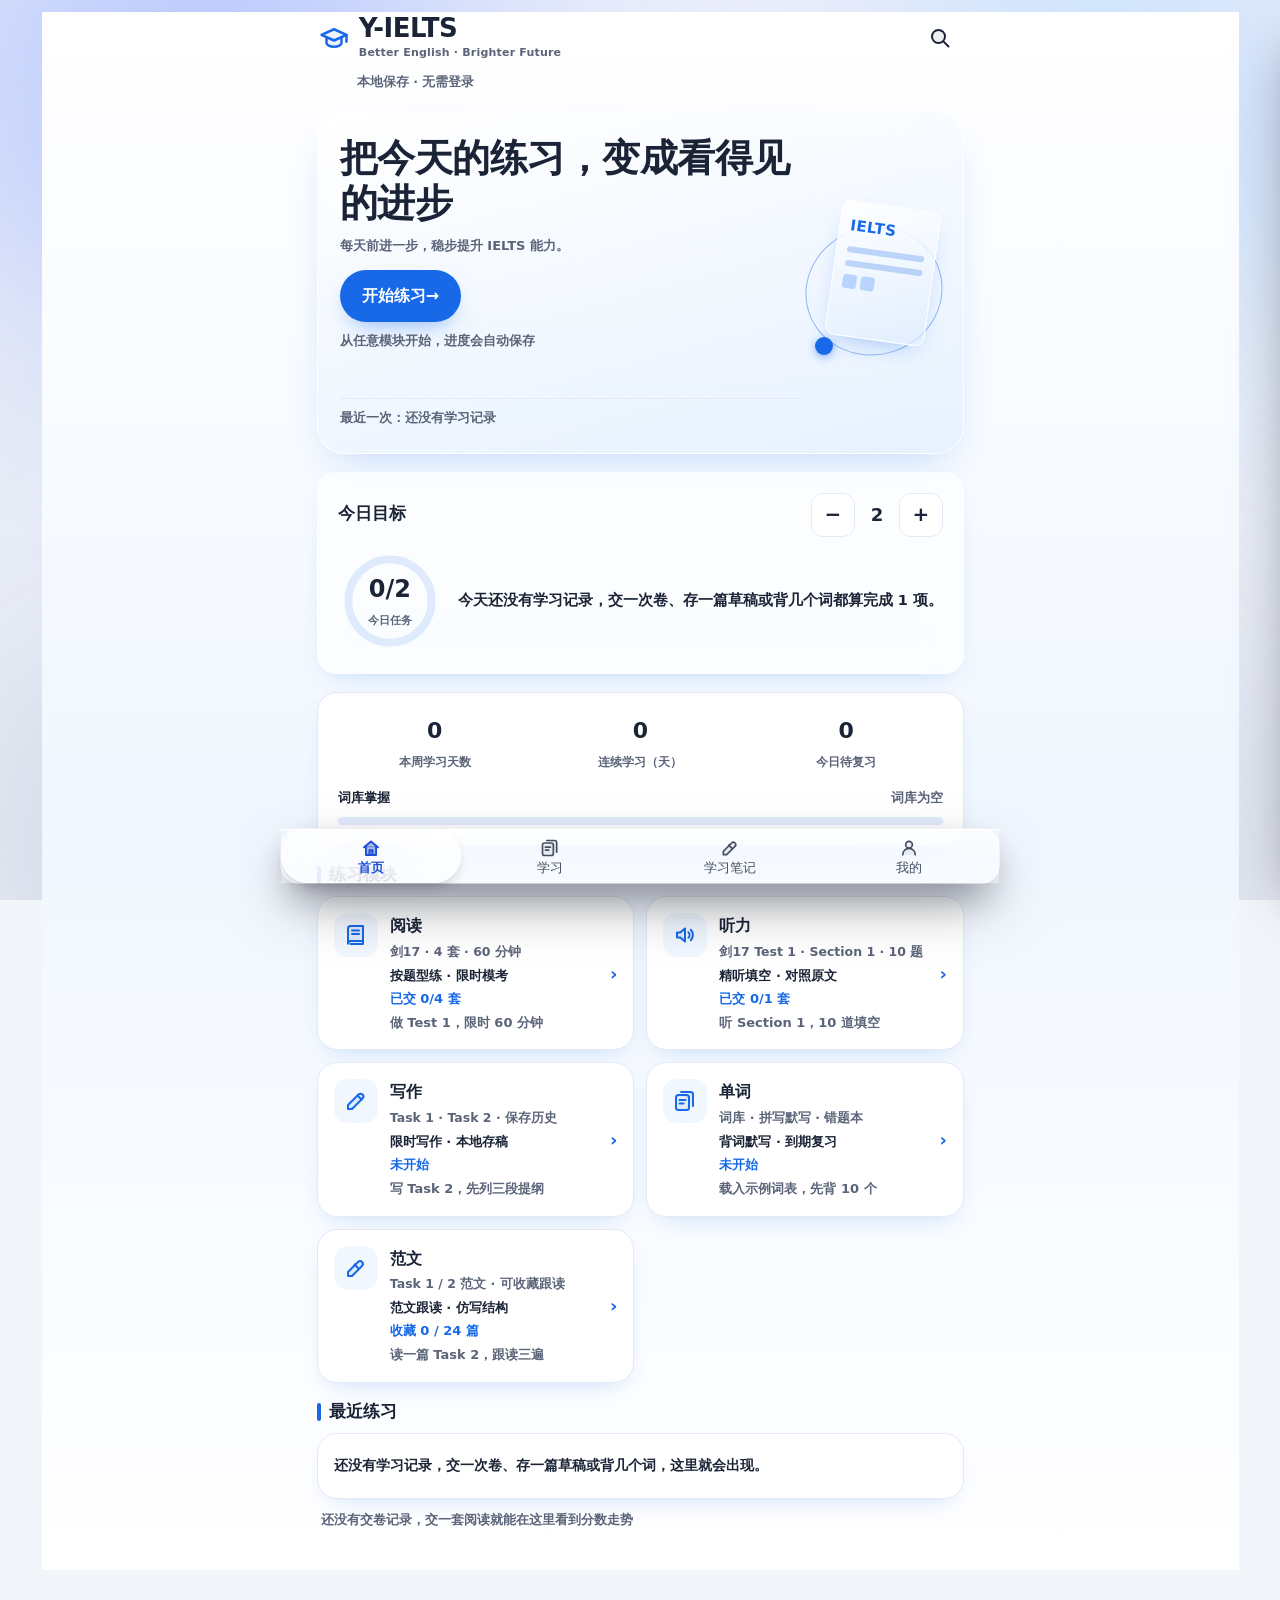
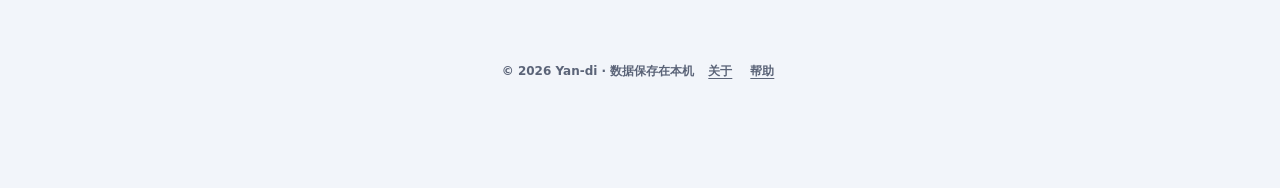
==== y-ielts/index.html @ 3ab03c67 "v37 home A-F rebuild: hero, daily goal, weekly overview, 5 module cards, recent+trend (carousel/bell" ====
<!DOCTYPE html>
<!--
  Y-IELTS · index.html
  本次修改点（iOS 移动端移植 + 雅思写作范文库）：
    1) 顶部新增主题开关按钮 #btnTheme（Theme 模块驱动，三态：跟随系统 / 浅色 / 深色）
    2) <head> 内新增一段内联脚本：首屏绘制前读取 localStorage 里的主题，避免刷新闪白
    3) 导航由 3 项扩为 4 项：阅读 Reading / 写作 Writing / 单词 Vocabulary / 范文 Essays
    4) 新增 #view-reading 视图：左文章右题目的机考双栏 + 移动端「文章/题目」切换
    5) 计时条、字数条、轮次条统一改用可复用组件类 .bar
    6) 所有主要按钮增加 data-icon，由 app.js 统一注入线性描边图标（文字包在 .lbl 中，
       便于动态改文案时不丢失图标）
    7) 新增脚本引入：icons.js / theme.js / components.js / reading-data.js / reading.js
    8) 适配 iOS：viewport-fit=cover、apple-mobile-web-app-* meta、安全区样式
       加载 ios.css；底部 Tabbar 替代顶部 nav（移动端）；44pt 最小可点击；
       字号 4 档动态缩放；下拉刷新 / 屏幕左缘右滑返回；范文视图页内转场动画
    9) 范文库改版：#view-essays 改为「侧栏筛选（搜索 / 题型 / 话题 / 难度 / 收藏 /
       生词本）+ 卡片网格」，#view-essay-detail 改为「题目 | 范文」左右分栏对照阅读，
       移动端降级单栏并支持「题目 / 范文」切换
   10) 新增生词本抽屉 #wbDrawer；新增 essays.css（白灰蓝三色 + 毛玻璃 + 非楷书中文）
   11) 范文正文支持「英文 / 译文 / 对照」三种阅读模式：#edMode 分段控件，
       中文译文单独成块（数据在 essay-zh.js），与英文原文严格分离
   12) 词典发音：新增 audio.js（本地音频 → IndexedDB → 在线接口 → 系统 TTS →
       明确提示 的分层降级，v6 起禁止最后一级静默跳过）、audio.css（喇叭按钮）、
       发音选择器 #selAccent + 实际语音提示 #accentNote、
       sw.js（离线缓存本地与在线发音）；本地音频由 scripts/fetch_audio.js 生成
   13) 【最终优化】详情页头部新增顺序导航 .ed-steps（#btnPrevEssay / #edStepIdx /
       #btnNextEssay），跟随当前筛选顺序；生词本抽屉补 role="dialog" +
       aria-modal + aria-hidden 切换；顶栏各图标按钮补 aria-label；
       #esStat 加 aria-live；新增 meta description
   14) 【综合修订 · 阅读】计时器与「交卷」按钮上移到顶栏右侧的 #examHud
       （仅在阅读视图显示）；题目栏新增「待检查 N」快速跳转与三态图例；
       新增 reading-answers.js（标准答案，供交卷后判分）
   15) 【综合修订 · 写作】#editor 开启原生拼写检查；字数条下新增 #wcNote
       （未达最低字数额色提醒）；新增衔接词统计面板 #cohBox / #cohList
   16) 【综合修订 · 单词】掌握率由线性进度条改为环形进度条 #masterRing，
       新增近 8 轮正确率趋势 #trendChart；词库为空时给引导按钮
   17) 【综合修订 · 数据】顶栏新增「清空所有本地数据」入口 #btnWipe
       （二次确认后清空 localStorage 并刷新）
   18) 【综合修订 · 顶栏自适应】HUD 进顶栏后 1180–1300px 会挤坏品牌文字与
       「数据保存在本机」徽章：styles.css 末段给顶栏子项统一 nowrap + flex:none
       并按宽度逐档让位；ios.css 末段把移动端顶栏改成两行（品牌 + 图标 /
       整行 HUD）。DOM 未变，纯 CSS 重排。
   19) 【Logo 更换】炎帝 Yan-di 风格图标接入：head 新增 favicon(32) /
       apple-touch-icon(180) / manifest；页眉 brand-mark 由内联 SVG 换为
       512 透明底 <img>（外层白底圆角卡片保证浅色页眉辨识度，深色模式
       图形反白）；新增 manifest.json（PWA，192 + 512 两档 icons）。
   20) 【起始动画】body 顶部新增全屏 .yd-splash（#ydSplash，z-index 9999），
       样式在 styles.css 第 18 节；内联脚本负责金色粒子、3.4s 自动淡出、
       点击 / 跳过按钮 / Esc 提前结束；prefers-reduced-motion 下不跑粒子、
       静态 logo 0.6s 后淡出。每次打开都播，不写 localStorage。
   21) 【v15 · 起始页】新增 #view-home 起始页（ splash 后的首屏 ）：只保留
       「开始练习 / 继续练习」两个主操作 + 阅读/听力/写作/单词/范文 5 个模块入口，
       无多余装饰与堆叠卡片；顶栏 nav 与底部 tabbar 首位新增「首页」按钮；
       boot() 首屏默认落 home（hash 指定范文时仍优先生效）；新增 Store 键
       lastView 记录上次练习模块（仅供「继续练习」跳转，不动任何老数据）。
   22) 【v15 · 主题同色】起始页与 splash 改用全站主题变量：liquid-glass.css
       第 26 节按 html[data-theme] 给 splash 换深浅两套底色与文字色，
       起始页玻璃卡片直接复用 --lg-glass 系 token，随主题开关实时同步。
  影响范围：全站结构；原有 Writing / Vocabulary / Reading 的 DOM id 保持不变；
            新增内容仅在 iOS 设备或 ≤ 900px 宽度时启用移动端特有样式。
-->
<html lang="zh-CN" data-theme="light">
<head>
<meta charset="UTF-8">
<meta name="viewport" content="width=device-width, initial-scale=1, viewport-fit=cover, user-scalable=no">
<meta name="apple-mobile-web-app-capable" content="yes">
<meta name="apple-mobile-web-app-status-bar-style" content="black-translucent">
<meta name="theme-color" content="#f2f5fc" media="(prefers-color-scheme: light)">
<meta name="theme-color" content="#0b1026" media="(prefers-color-scheme: dark)">
<meta name="description" content="Y-IELTS：阅读机考双栏练习、写作计时与草稿、单词记忆（含离线发音）、写作范文库（剑桥 17–19 真题 + 英文高分范文 + 逐段点评）。数据只存在本机浏览器。">
<!-- 社交分享卡片（微信 / 微博 / Slack 等） -->
<meta property="og:type" content="website">
<meta property="og:title" content="Y-IELTS · Reading &amp; Writing &amp; Vocabulary">
<meta property="og:description" content="雅思机考模拟器：阅读机考双栏 + 60 分钟计时、写作计时与衔接词统计、单词记忆离线发音、剑桥 17–19 写作范文库。纯前端，数据只存本机。">
<meta property="og:image" content="assets/yandi-ventures-icon.png">
<meta property="og:site_name" content="Y-IELTS">
<meta name="twitter:card" content="summary_large_image">
<meta name="twitter:title" content="Y-IELTS · Reading &amp; Writing &amp; Vocabulary">
<meta name="twitter:description" content="雅思机考模拟器：阅读机考双栏 + 计时、写作与衔接词统计、单词离线发音、剑桥 17–19 范文库。">
<meta name="twitter:image" content="assets/yandi-ventures-icon.png">
<title>Y-IELTS · Reading &amp; Writing &amp; Vocabulary</title>
<link rel="icon" href="favicon.ico" sizes="any">
<link rel="icon" type="image/png" href="assets/yandi-ventures-icon-32.png">
<link rel="apple-touch-icon" href="assets/yandi-ventures-icon-180.png">
<link rel="manifest" href="manifest.json">
<script>
/* 首屏前应用主题：直接读项目唯一的 localStorage 键 ielts.cbt.v1 */
(function () {
  try {
    var d = JSON.parse(localStorage.getItem('ielts.cbt.v1') || '{}');
    var m = d.theme || 'system';
    var dark = m === 'dark' || (m === 'system' && window.matchMedia &&
      window.matchMedia('(prefers-color-scheme: dark)').matches);
    document.documentElement.setAttribute('data-theme', dark ? 'dark' : 'light');
  } catch (e) { /* 忽略：保持默认浅色 */ }
})();
</script>
<link rel="stylesheet" href="assets/css/tokens.css">
<link rel="stylesheet" href="assets/css/styles.css">
<link rel="stylesheet" href="assets/css/ios.css">
<link rel="stylesheet" href="assets/css/essays.css">
<link rel="stylesheet" href="assets/css/audio.css">
<!-- Liquid Glass 覆盖层：必须最后加载，保证覆盖前述样式 -->
<link rel="stylesheet" href="assets/css/liquid-glass-v50.css">
<link rel="stylesheet" href="assets/css/liquid-glass-v52.css">
<link rel="stylesheet" href="assets/css/liquid-glass-v55.css">
<link rel="stylesheet" href="assets/css/liquid-glass-v57.css">
<link rel="stylesheet" href="assets/css/ui-iter.css">
<link rel="stylesheet" href="assets/css/home-v23.css">
    <link rel="stylesheet" href="assets/css/learn-v27.css">
    <link rel="stylesheet" href="assets/css/me-v29.css">
</head>
<body data-view="home">

<!-- ============================================================
     v18 0.2：去掉开屏启动页 —— 打开页面直接进入首页仪表盘，
     不再有「点击任意处进入 / 等待动画」这一步。
     原 splash DOM + 内联粒子脚本、styles.css 第 18 节、
     liquid-glass.css 第 26 节、body.yd-lock 锁滚动样式一并移除。
============================================================ -->

<!-- ============ 背景 ============ -->
<div class="bg" aria-hidden="true">
  <span class="blob b1"></span><span class="blob b2"></span>
  <span class="blob b3"></span><span class="blob b4"></span>
</div>

<!-- v11：站点顶栏已取消（与底栏重复，底栏 4 项为唯一导航）。
     顶栏原有功能去向：考试 HUD（计时 + 交卷）是考试壳自己的控制，原样
     移到 main 顶部独立成条（只在阅读/听力视图显示）；主题按钮迁入
     「我的」整页设置；复习入口由「我的」复习队列 / 错词本承接；
     「我的」入口由底栏承接；品牌 logo 入口由底栏「我的」与各页品牌行承接。 -->
<main class="wrap">
  <!-- 考试 HUD（原顶栏 #examHud，原样迁移：题号胶囊 + 计时器 + 交卷；
       新增 #examExit：作答态退出按钮，只在作答态可见，退出不交卷） -->
  <div class="exam-hud" id="examHud">
    <button class="qnav-pill" id="qnavPill" type="button" hidden
            title="题号导航：点击跳到题目栏题号格">题 — / —</button>
    <div class="timer" id="rTimer" role="timer" aria-label="考试剩余时间">
      <div class="timer-num mono" id="rTimerNum">60:00</div>
      <div class="bar"><i id="rTimerFill"></i></div>
    </div>
    <button class="btn btn-primary btn-sm" id="rBtnSubmit" data-icon="check">交卷</button>
    <!-- 听力交卷（与工具栏 #lBtnSubmit 同一 submit） -->
    <!-- P2-9：听力独立倒计时（30 分钟，首次播放即开始；到点自动交卷） -->
    <div class="timer" id="lTimer" role="timer" aria-label="听力考试剩余时间">
      <div class="timer-num mono" id="lTimerNum">30:00</div>
      <div class="bar"><i id="lTimerFill"></i></div>
    </div>
    <button class="btn btn-primary btn-sm" id="lBtnSubmitTop" data-icon="check" hidden>交卷</button>
    <button class="btn exam-exit" id="examExit" type="button">退出</button>
  </div>

  <!-- =========================================================
       VIEW 0 · 首页（v26：按示范图 2 全页对齐）
       ---------------------------------------------------------
       · 顶栏品牌行（毕业帽 + Y-IELTS + Better English ·
         Brighter Future + 搜索 + 铃铛；搜索进范文搜索，铃铛为
         诚实空态弹窗；品牌名仍用 Y-IELTS，副标题取图中文案）
       · 主轮播（v25 卡片不动；圆点/计数收到卡内左下/右下）：
         ① 继续练习 ② 今日学习 ③ 最近练习（原独立分区移入）
       · 进步卡（环从旧第 3 张移到这里）：环 + 我的学习进度 +
         今日已学习 + 横条 + > 去背单词
       · 快速入口（图 2 顺序与副标题）：听力/阅读/口语/写作；
         口语无真实模块，点开为诚实空态弹窗（非死按钮）
       · 热门推荐：HOT 卡 → 阅读；全部 > → 阅读；更多 > → 学习区
       · 底栏保持 4 项（全局导航；题库/数据无独立路由，并入
         学习区/我的；留言为现有功能，图里没有但不能砍）
       · 数据只读既有 Store；副标题“专业课程”未用（无课程）；
         今日已学习分母 = 词库实有词数，空库时如实写空态
       ========================================================= -->
  <section class="view is-active" id="view-home">
    <div class="hm-page">
      <!-- A · 顶栏品牌行 + 本地状态（铃铛已删：无通知系统，空弹窗不等于功能） -->
      <header class="hm-brand">
        <span class="hm-brand-cap" data-icon="cap"></span>
        <span class="hm-brand-text">
          <span class="hm-brand-name">Y-IELTS</span>
          <span class="hm-brand-sub">Better English · Brighter Future</span>
        </span>
        <span class="hm-brand-actions">
          <button class="hm-icon-btn" id="hmSearchBtn" type="button" data-icon="search" aria-label="搜索范文"></button>
        </span>
      </header>
      <p class="hm-status">本地保存 · 无需登录</p>

      <!-- B · 主视觉：今日继续（专用 hero，非轮播；轨道插画复用，慢转 only） -->
      <section class="hm-hero" aria-label="今日继续">
        <div class="hm-hero-text">
          <h1 class="hm-hero-title">把今天的练习，变成看得见的进步</h1>
          <p class="hm-hero-sub">每天前进一步，稳步提升 IELTS 能力。</p>
          <button class="hm-hero-cta" id="homeContinue" type="button">
            <span class="lbl">开始练习</span>
          </button>
          <p class="hm-hero-hint" id="homeContinueHint" aria-live="polite"></p>
          <div class="hm-hero-bar" id="homeNextBar" hidden>
            <div class="bar"><i id="homeNextFill"></i></div>
            <em id="homeNextBarLabel"></em>
          </div>
          <p class="hm-hero-latest" id="hmLatestLine"></p>
        </div>
        <div class="hm-hero-art" aria-hidden="true">
          <div class="hmc-orbit"></div>
          <div class="hmc-doc"><b>IELTS</b><i></i><i></i><span></span><span></span></div>
          <div class="hmc-orb"></div>
        </div>
      </section>

      <!-- C · 今日目标：1 项 = 当日交卷 1 套 / 当日有非空草稿计 1 / 当日背词计 1；默认 2/天，步进 1–10 -->
      <section class="hm-goal" aria-label="今日目标">
        <div class="hm-goal-head">
          <h2 class="hm-goal-title">今日目标</h2>
          <div class="hm-goal-stepper" role="group" aria-label="调整每日目标">
            <button type="button" id="hmGoalMinus" aria-label="目标减一">−</button>
            <span id="hmGoalTarget">2</span>
            <button type="button" id="hmGoalPlus" aria-label="目标加一">+</button>
          </div>
        </div>
        <div class="hm-goal-body">
          <div class="hm-goal-ring-wrap">
            <svg class="hm-goal-ring" viewBox="0 0 160 160" aria-hidden="true">
              <circle class="hm-goal-ring-track" cx="80" cy="80" r="64"></circle>
              <circle class="hm-goal-ring-fill" id="hmGoalRingFill" cx="80" cy="80" r="64"></circle>
            </svg>
            <div class="hm-goal-ring-center"><b id="hmGoalNum">0/2</b><span>今日任务</span></div>
          </div>
          <p class="hm-goal-text" id="hmGoalText"></p>
        </div>
      </section>

      <!-- D · 本周概览：周一起算天数 + 掌握条（非第二圆环）+ 连续天数 + 待复习 -->
      <section class="hm-overview" aria-label="本周概览">
        <div class="hm-ov-grid">
          <div class="hm-ov-item"><b id="hmWeekDays">0</b><span>本周学习天数</span></div>
          <div class="hm-ov-item"><b id="hmStreak">0</b><span>连续学习（天）</span></div>
          <div class="hm-ov-item"><b id="hmDue">0</b><span>今日待复习</span></div>
        </div>
        <div class="hm-mastery">
          <span class="hm-mastery-label">词库掌握</span>
          <span class="hm-mastery-count" id="hmMasteryText">掌握 0 / 共 0</span>
          <div class="hm-mastery-bar"><i id="hmMasteryFill"></i></div>
        </div>
      </section>

      <!-- E · 练习模块：五模块全量（口语占位已删）；进度与下一步均为真实数据 -->
      <section class="hm-sec" aria-label="练习模块">
        <div class="hm-sec-head">
          <h2 class="hm-sec-title">练习模块</h2>
        </div>
        <div class="hm-modules">
          <button class="hm-go hm-module" type="button" data-view="reading">
            <span class="hm-mod-ic" data-icon="book"></span>
            <span class="hm-mod-main">
              <b>阅读</b>
              <span class="hm-mod-meta">剑17 · 4 套 · 60 分钟</span>
              <span class="hm-mod-desc">按题型练 · 限时模考</span>
              <span class="hm-mod-prog" id="hmModReading">已交 0/4 套</span>
              <span class="hm-mod-next" id="hmModReadingNext">做 Test 1，限时 60 分钟</span>
            </span>
            <span class="hm-mod-go" aria-hidden="true">›</span>
          </button>
          <button class="hm-go hm-module" type="button" data-view="listening">
            <span class="hm-mod-ic" data-icon="volume"></span>
            <span class="hm-mod-main">
              <b>听力</b>
              <span class="hm-mod-meta">剑17 Test 1 · Section 1 · 10 题</span>
              <span class="hm-mod-desc">精听填空 · 对照原文</span>
              <span class="hm-mod-prog" id="hmModListening">已交 0/1 套</span>
              <span class="hm-mod-next" id="hmModListeningNext">听 Section 1，10 道填空</span>
            </span>
            <span class="hm-mod-go" aria-hidden="true">›</span>
          </button>
          <button class="hm-go hm-module" type="button" data-view="writing">
            <span class="hm-mod-ic" data-icon="pen"></span>
            <span class="hm-mod-main">
              <b>写作</b>
              <span class="hm-mod-meta">Task 1 · Task 2 · 保存历史</span>
              <span class="hm-mod-desc">限时写作 · 本地存稿</span>
              <span class="hm-mod-prog" id="hmModWriting">未开始</span>
              <span class="hm-mod-next" id="hmModWritingNext">写 Task 2，先列三段提纲</span>
            </span>
            <span class="hm-mod-go" aria-hidden="true">›</span>
          </button>
          <button class="hm-go hm-module" type="button" data-view="vocab">
            <span class="hm-mod-ic" data-icon="cards"></span>
            <span class="hm-mod-main">
              <b>单词</b>
              <span class="hm-mod-meta">词库 · 拼写默写 · 错题本</span>
              <span class="hm-mod-desc">背词默写 · 到期复习</span>
              <span class="hm-mod-prog" id="hmModVocab">未开始</span>
              <span class="hm-mod-next" id="hmModVocabNext">载入示例词表，先背 10 个</span>
            </span>
            <span class="hm-mod-go" aria-hidden="true">›</span>
          </button>
          <button class="hm-go hm-module" type="button" data-view="essays">
            <span class="hm-mod-ic" data-icon="edit"></span>
            <span class="hm-mod-main">
              <b>范文</b>
              <span class="hm-mod-meta">Task 1 / 2 范文 · 可收藏跟读</span>
              <span class="hm-mod-desc">范文跟读 · 仿写结构</span>
              <span class="hm-mod-prog" id="hmModEssays">收藏 0 / 0 篇</span>
              <span class="hm-mod-next" id="hmModEssaysNext">读一篇 Task 2，跟读三遍</span>
            </span>
            <span class="hm-mod-go" aria-hidden="true">›</span>
          </button>
        </div>
      </section>

      <!-- F · 最近练习（交卷 + 写作存档 + 背词日，倒序 ≤5）+ 阅读分数走势 -->
      <section class="hm-sec" aria-label="最近练习">
        <div class="hm-sec-head">
          <h2 class="hm-sec-title">最近练习</h2>
        </div>
        <ul class="hm-recent-list" id="hmRecentList"></ul>
        <p class="hm-trend" id="hmTrendLine"></p>
      </section>
    </div>
  </section>

  <!-- =========================================================
       VIEW 0.5 · LEARN（学习区：五个模块收进独立页，不在首页里）
       ========================================================= -->
  <section class="view" id="view-learn">
    <p class="page-brand">Y-IELTS</p>
    <header class="learn-head">
      <div class="learn-t">
        <h2>学习区</h2>
      </div>
      <div class="learn-meta" id="learnMeta" hidden></div>
    </header>

    <!-- v27：学习区改为可扫描统一卡片列表（按评审：入口区适合快速扫描，
         不再每卡 3D 旋转；每卡只留名 + 图标、题数 / 时长、最近状态、
         一个主动作、一个简明进度；状态 chip / 细条沿用既有真实记录，
         learn-carousel.js 因无 #learnCarousel 而整体 no-op，安全休眠） -->
    <div class="ln-list" aria-label="五个练习模块">
      <button class="ln-card hm-go" type="button" data-view="reading">
        <span class="ln-qi" data-icon="book"></span>
        <span class="ln-main">
          <span class="ln-top"><b class="ln-name">阅读</b><span class="ln-meta">40 题 · 60 分钟</span></span>
          <span class="ln-next" id="lnReading">下一步：做 Test 1，限时 60 分钟</span>
          <span class="ln-meter" id="lmReading" hidden><i></i><em></em></span>
        </span>
        <span class="ln-side">
          <span class="ln-chip" id="lcReading">未开始</span>
          <span class="ln-act">开始阅读 ›</span>
        </span>
      </button>
      <button class="ln-card hm-go" type="button" data-view="listening">
        <span class="ln-qi" data-icon="volume"></span>
        <span class="ln-main">
          <span class="ln-top"><b class="ln-name">听力</b><span class="ln-meta">10 题 · 30 分钟</span></span>
          <span class="ln-next" id="lnListening">下一步：听 Section 1，10 道填空</span>
        </span>
        <span class="ln-side">
          <span class="ln-chip" id="lcListening">未开始</span>
          <span class="ln-act">开始听力 ›</span>
        </span>
      </button>
      <button class="ln-card hm-go" type="button" data-view="writing">
        <span class="ln-qi" data-icon="pen"></span>
        <span class="ln-main">
          <span class="ln-top"><b class="ln-name">写作</b><span class="ln-meta">2 篇 · 60 分钟</span></span>
          <span class="ln-next" id="lnWriting">下一步：写 Task 2，先列三段提纲</span>
          <span class="ln-meter" id="lmWriting" hidden><i></i><em></em></span>
        </span>
        <span class="ln-side">
          <span class="ln-chip" id="lcWriting">未开始</span>
          <span class="ln-act">继续写作 ›</span>
        </span>
      </button>
      <button class="ln-card hm-go" type="button" data-view="vocab">
        <span class="ln-qi" data-icon="cards"></span>
        <span class="ln-main">
          <span class="ln-top"><b class="ln-name">单词</b><span class="ln-meta">50 词一轮 · 随到随练</span></span>
          <span class="ln-next" id="lnVocab">下一步：载入示例词表，先背 10 个</span>
          <span class="ln-meter" id="lmVocab" hidden><i></i><em></em></span>
        </span>
        <span class="ln-side">
          <span class="ln-chip" id="lcVocab">未开始</span>
          <span class="ln-act">开始背词 ›</span>
        </span>
      </button>
      <button class="ln-card hm-go" type="button" data-view="essays">
        <span class="ln-qi" data-icon="edit"></span>
        <span class="ln-main">
          <span class="ln-top"><b class="ln-name">范文</b><span class="ln-meta">24 篇 · 随时读</span></span>
          <span class="ln-next" id="lnEssays">下一步：读一篇 Task 2，跟读三遍</span>
        </span>
        <span class="ln-side">
          <span class="ln-chip" id="lcEssays">24 篇</span>
          <span class="ln-act">浏览范文 ›</span>
        </span>
      </button>
    </div>
  </section>

  <!-- =========================================================
       VIEW 0.6 · COMMENTS（学习笔记：独立页，本地保存，无需登录）
       ========================================================= -->
  <section class="view" id="view-comments">
    <p class="page-brand">Y-IELTS</p>
    <header class="learn-head">
      <div class="learn-t">
        <h2>学习笔记</h2>
        <p>记下今天做了什么、哪道题卡住、想加什么功能。只存在这台设备上，是你自己的学习笔记。</p>
      </div>
      <div class="learn-meta" id="cmCount">0 条笔记</div>
    </header>

    <form class="cm-form" id="cmForm" autocomplete="off" novalidate>
      <div class="cm-field">
        <label class="cm-label" for="cmName">昵称 <span class="cm-opt">选填</span></label>
        <input class="inp cm-name" id="cmName" name="cmName" type="text"
               maxlength="20" placeholder="不填就显示「匿名」">
      </div>
      <div class="cm-field">
        <label class="cm-label" for="cmText">笔记内容</label>
        <textarea class="cm-text" id="cmText" name="cmText" rows="3" maxlength="500"
                  aria-required="true" aria-describedby="cmHint cmErr"
                  placeholder="比如：阅读 Test 2 的 Q27 总是错，有没有定位技巧？"></textarea>
      </div>
      <!-- v7：话题标签（只给本机笔记分类，不接后端、不代表已共享） -->
      <div class="cm-field">
        <span class="cm-label" id="cmTagLabel">话题</span>
        <div class="cm-tags" id="cmTagPicker" role="group" aria-labelledby="cmTagLabel">
          <button class="cm-tag" type="button" data-tag="阅读" aria-pressed="false">阅读</button>
          <button class="cm-tag" type="button" data-tag="听力" aria-pressed="false">听力</button>
          <button class="cm-tag" type="button" data-tag="写作" aria-pressed="false">写作</button>
          <button class="cm-tag" type="button" data-tag="单词" aria-pressed="false">单词</button>
          <button class="cm-tag" type="button" data-tag="范文" aria-pressed="false">范文</button>
          <button class="cm-tag is-on" type="button" data-tag="闲聊" aria-pressed="true">闲聊</button>
        </div>
      </div>
      <p class="cm-err" id="cmErr" role="alert" hidden></p>
      <div class="cm-bar">
        <span class="cm-hint" id="cmHint">只存本机，不上传 · 还能写 <b id="cmLeft">500</b> 字</span>
        <button class="btn btn-primary cm-send" id="cmSend" type="submit" data-icon="check">保存笔记</button>
      </div>
    </form>

    <!-- v7：话题筛选（只筛本机列表，不改条数统计） -->
    <div class="cm-filter" id="cmFilter" role="group" aria-label="按话题筛选笔记">
      <span class="cm-filter-label">看哪个话题</span>
      <button class="cm-tag is-on" type="button" data-filter="全部" aria-pressed="true">全部</button>
      <button class="cm-tag" type="button" data-filter="阅读" aria-pressed="false">阅读</button>
      <button class="cm-tag" type="button" data-filter="听力" aria-pressed="false">听力</button>
      <button class="cm-tag" type="button" data-filter="写作" aria-pressed="false">写作</button>
      <button class="cm-tag" type="button" data-filter="单词" aria-pressed="false">单词</button>
      <button class="cm-tag" type="button" data-filter="范文" aria-pressed="false">范文</button>
      <button class="cm-tag" type="button" data-filter="闲聊" aria-pressed="false">闲聊</button>
    </div>

    <ul class="cm-list" id="cmList" aria-live="polite"></ul>
    <p class="cm-nomatch" id="cmNomatch" hidden>这个话题下还没有笔记，写第一条吧。</p>

    <div class="cm-empty" id="cmEmpty">
      <p class="cm-empty-t">还没有笔记。写下第一条，下次打开还在。</p>
      <div class="cm-empty-demo">
        <span class="cm-badge">示例</span>
        <p>示例笔记：阅读 Test 2 的 Q27 总是错，求定位技巧。</p>
      </div>
      <button class="cm-first" id="cmFirst" type="button">写第一条</button>
    </div>

    <p class="cm-foot">
      <span>笔记只在这台设备的浏览器里，换设备看不到。</span>
      <button class="cm-clear" id="cmClear" type="button" hidden>清空全部</button>
    </p>
  </section>


  <!-- =========================================================
       VIEW · 我的（v11：由半屏抽屉改为独立整页，与其他主页面同级；
       内容与 id 原样迁移：总览 / 趋势 / 词库 / 设置 / 数据管理 / 关于 /
       更新日志；主题按钮由原顶栏迁入设置区；不再套抽屉面板玻璃）
       ========================================================= -->
  <section class="view" id="view-me">
    <header class="learn-head">
      <div class="learn-t">
        <h2>Y-IELTS</h2>
      </div>
    </header>
    <div class="me-body">

      <!-- ② 个人学习总览 -->
      <section class="me-sec">
        <h4 class="me-sec-t">学习总览</h4>
        <div class="me-stat-grid">
          <div class="me-stat"><b id="meSubmits">0</b><span>交卷次数</span></div>
          <div class="me-stat"><b id="meBand">—</b><span>最新 Band</span></div>
          <div class="me-stat"><b id="meWords">0</b><span>词库词数</span></div>
          <div class="me-stat"><b id="meMaster">0%</b><span>掌握进度</span></div>
          <div class="me-stat"><b id="meDue">0</b><span>今日待复习</span></div>
        </div>
      </section>

      <!-- v13：学习仪表盘（Band.pk 式本地仪表盘；只读既有 ielts.cbt.v1 数据；
           v29：目标 Band 下拉可设，存新键 targetBand，进度按最新 Band 与目标算差值；
           写作不评分，只列草稿与历史数；无记录时各行给空态文案，不画假数据） -->
      <section class="me-sec">
        <h4 class="me-sec-t">学习仪表盘</h4>
        <div class="me-dash">
          <div class="me-dash-band">
            <b id="meDashBand">—</b>
            <span>最新 Band</span>
            <em id="meDashBandMeta">暂无记录，交卷后自动记录</em>
          </div>
          <div class="me-dash-target" id="meTargetBox">
            <label for="meTargetSel">目标 Band</label>
            <select id="meTargetSel" aria-label="目标 Band">
              <option value="">未设</option>
              <option value="4.0">4.0</option>
              <option value="4.5">4.5</option>
              <option value="5.0">5.0</option>
              <option value="5.5">5.5</option>
              <option value="6.0">6.0</option>
              <option value="6.5">6.5</option>
              <option value="7.0">7.0</option>
              <option value="7.5">7.5</option>
              <option value="8.0">8.0</option>
              <option value="8.5">8.5</option>
              <option value="9.0">9.0</option>
            </select>
            <p class="me-target-prog" id="meTargetProg">先定一个目标，交卷后开始算进度</p>
            <div class="me-target-bar" id="meTargetBar" hidden><i id="meTargetFill"></i></div>
          </div>
          <div class="me-dash-streak">
            <b id="meDashStreak">0</b><span>连续学习（天）</span>
            <i class="me-dash-hint" id="meDashStreakHint">今天还没开始</i>
            <span class="ov-dots" id="meDashDots" aria-hidden="true"></span>
          </div>
          <p class="me-dash-note">Band 按答对题数换算；听力仅 Section 1，分数为折算预估，仅供参考。</p>
        </div>
      </section>

      <!-- ③ 成绩趋势（Band 趋势图 + 近期交卷记录 + 按题型正确率；复用阅读模块同一渲染） -->
      <section class="me-sec">
        <h4 class="me-sec-t">成绩趋势</h4>
        <div class="me-trend" id="meTrendBody"></div>
      </section>

      <!-- v29：分模块记录（原仪表盘内 meDashSkills 移出归位；成绩趋势之后、
           词库之前，符合三层结构：总览 → 趋势/分模块 → 词库 → 设置 → 数据/关于） -->
      <section class="me-sec">
        <h4 class="me-sec-t">分模块记录</h4>
        <div class="me-dash-skills" id="meDashSkills"></div>
      </section>

      <!-- ④ 我的词库 -->
      <section class="me-sec">
        <h4 class="me-sec-t">我的词库</h4>
        <div class="me-stat-grid me-stat-3">
          <div class="me-stat"><b id="meDeckAll">0</b><span>词库总数</span></div>
          <div class="me-stat"><b id="meDeckWrong">0</b><span>错词本</span></div>
          <div class="me-stat"><b id="meDeckDue">0</b><span>待复习</span></div>
        </div>
        <div class="me-acts">
          <button class="btn btn-sm" id="meBtnWrong" type="button" data-icon="cards">错词本</button>
          <button class="btn btn-sm" id="meBtnDue" type="button" data-icon="target">复习队列</button>
        </div>
      </section>

      <!-- ⑤a 设置：主题（v11：由原顶栏迁入；v14：单循环按钮改三段选择，机制与数据不变） -->
      <section class="me-sec">
        <h4 class="me-sec-t">设置 · 主题</h4>
        <div class="me-theme-seg" id="btnTheme" role="group" aria-label="主题">
          <button type="button" data-theme="light">浅色</button>
          <button type="button" data-theme="dark">深色</button>
          <button type="button" data-theme="system">跟随系统</button>
        </div>
        <p class="me-note">浅色 / 深色 / 跟随系统，点选即切换，刷新后保持。</p>
      </section>

      <!-- ⑤ 设置：正文字号（4 档，与顶栏旧字号按钮同机制） -->
      <section class="me-sec">
        <h4 class="me-sec-t">设置 · 正文字号</h4>
        <div class="me-font-btns" id="meFontBtns" role="group" aria-label="正文字号">
          <button type="button" data-lv="0">较小</button>
          <button type="button" data-lv="1">标准</button>
          <button type="button" data-lv="2">较大</button>
          <button type="button" data-lv="3">特大</button>
        </div>
      </section>

      <!-- ⑤b 设置：玻璃透明度（v18 0.1/0.3 从顶栏移入「我的」） -->
      <section class="me-sec">
        <h4 class="me-sec-t">设置 · 玻璃透明度</h4>
        <div class="me-glass-row">
          <span class="mgr-lbl">玻璃</span>
          <input type="range" class="glass-op-range" id="glassOp" min="0" max="100" value="50" aria-label="玻璃透明度">
          <span class="glass-op-val">50%</span>
        </div>
        <div class="mgr-scale" aria-hidden="true">
          <span>0 清晰</span><span>25</span><span class="is-mid">50</span><span>75</span><span>100 通透</span>
        </div>
        <p class="me-note">左 = 清晰（接近实色），右 = 通透（玻璃感明显）；拖动实时生效，刷新与切换主题后保持，默认 50%。</p>
      </section>

      <!-- ⑥ 数据管理（从顶栏移入；清空仍走二次确认） -->
      <section class="me-sec">
        <h4 class="me-sec-t">数据管理</h4>
        <div class="me-acts">
          <button class="btn btn-sm" id="meBtnExport" type="button" data-icon="download">导出全部数据</button>
          <button class="btn btn-sm" id="meBtnImport" type="button" data-icon="doc">导入数据</button>
          <button class="btn btn-sm" id="meBtnShare" type="button" data-icon="copy">复制分享链接</button>
          <button class="btn btn-sm btn-danger" id="meBtnClear" type="button" data-icon="trash">清空所有数据</button>
        </div>
        <p class="me-note">所有数据只保存在本机浏览器；换设备、清理缓存前，建议先导出备份。</p>
      </section>

      <!-- ⑦ 关于（页脚「关于」入口指向同一区域，不另做第二套） -->
      <section class="me-sec" id="meAbout">
        <h4 class="me-sec-t">关于</h4>
        <p class="me-about-p"><b>Y-IELTS</b> 是 Yan-di 出品的雅思机考备考工具，覆盖阅读、听力、写作、单词、范文五大模块；所有练习记录与设置只保存在本机浏览器，无需登录，可离线使用。</p>
        <p class="me-about-p"><b>版本</b>：v18 · 2026-10-24 · 本地存储键 <code>ielts.cbt.v1</code></p>
        <p class="me-about-p"><b>题源说明</b>：当前内置《剑桥雅思 17》Test 1 一套完整题目（阅读 / 听力 / 写作 Task 1&2）；剑 18、剑 19 为扫描版、无文字层，暂无法自动抽题入库，后续获取文字版后补充。</p>
        <p class="me-about-p"><b>本地存储</b>：练习记录、词库、主题、字号等均保存在浏览器 localStorage；清空浏览器数据前请先在此导出备份。</p>
      </section>

      <!-- ⑧ 更新日志（v18 商业化：买家能看到产品在持续更新） -->
      <section class="me-sec" id="meChangelog">
        <h4 class="me-sec-t">更新日志</h4>
        <ul class="me-log">
          <li><b>super.5</b><span>2026-10-24</span><p>学习区改为翻转行：左边两行（模块名 + 题数时长 / 下一步整句，手机上也不再隐藏），右边只留一个状态 chip 和箭头；没开始的模块不再画空进度条；留言区补齐表单标签、空内容提示、提交中与写入失败可重试、删除与清空的二次确认，没有留言时给空态和「写第一条」，示例内容单独标注且不计入条数。</p></li>
          <li><b>super.4</b><span>2026-10-24</span><p>首页与学习区分开：首页只留概览、继续练习与「进入学习区」，五个模块收进独立学习区页；新增独立留言区（本地保存、无需登录，示例内容明确标注）；底栏改为 首页 / 学习 / 留言 / 我的；首页日期药丸从源码删除。</p></li>
          <li><b>super.3</b><span>2026-10-24</span><p>首页结构重做：五张高卡改为五行紧凑模块行（图标 / 名称 + 时长题数难度 / 一句介绍 / 进度条 + 下一步 / 箭头），概览、继续练习、五模块一屏纵深排列；1194×834 下整页 835px，不再有大片空白。</p></li>
          <li><b>super.2</b><span>2026-10-24</span><p>范文筛选列 244→300px、内部字号 11→12.5px；题号格触靶外扩到 44×44、旗标 13→16px；全站图标收敛到一个主色（不再五卡五色，靠形状区分）；写作默认进 Task 2，左栏「四段提纲」直链可见；题源选择器标出每本题量，缺题目的套置灰并给提示。</p></li>
          <li><b>super</b><span>2026-10-24</span><p>阅读着陆页重做（先给成绩卡与「重做本套」，逐题回顾收进折叠）；单词开始键全站唯一并放到设置正下方；首页五卡加颜色区分、时长/题数/难度标签与进度条，状态行写明下一步；「继续练习」改跟最近交卷与未完成进度，不再跟上次浏览；「我的」打开时数字实时刷新；退出练习文案改成与实际行为一致；写作编辑器说明移到下方一行，清空按钮降权。</p></li>
          <li><b>v18.2</b><span>2026-10-24</span><p>修玻璃透明度滑杆：拖到任意档位后刷新、切主题都保持，不再弹回 50%（根因是滑杆与数据层两个写者互相覆盖）。</p></li>
          <li><b>v18.1</b><span>2026-10-24</span><p>图标升级为双色描边（2px 线宽 + 8% 同色填充，五模块图标补内部细节）；触屏可点控件统一 ≥44px；玻璃升到 28px / 190% 饱和。</p></li>
          <li><b>v18</b><span>2026-10-24</span><p>界面换代：顶栏瘦身至 56px、首页新增「今日概览」与五卡进度、玻璃壳体统一（噪点 + 双层高光 + 更深投影）、图标统一加粗；阅读时间到自动交卷。</p></li>
          <li><b>v17.3</b><span>2026-10-24</span><p>修单词学习循环（每词计数、轮次、翻卡背面、特大字号重叠）、阅读计分分类 11/11/9/9、听力原文播放前隐藏、底栏不再遮挡、范文来源去重。</p></li>
          <li><b>v17.2</b><span>2026-10-23</span><p>题号导航改紧凑可收起、左上角汇总区减为单层、首页五卡加介绍、宽屏三按钮组居中、单词连点加闸门（真机复测中）。</p></li>
          <li><b>v17.0</b><span>2026-10-22</span><p>阅读空白卷标注与直接开始、听力考试条与 30 分钟计时、范文朗读、主题三态、玻璃透明度滑杆。</p></li>
        </ul>
      </section>
    </div>
  </section>


  <!-- =========================================================
       VIEW 1 · READING
       ========================================================= -->
  <section class="view" id="view-reading">
    <div class="r-toolbar glass">
      <div class="tb-left">
        <div class="field">
          <label for="rSelTest">题源</label>
          <select id="rSelTest"></select>
        </div>
        <span class="chip" id="rChip">共 40 题</span>
        <button type="button" class="mchip" id="rMarkChip"
                title="循环跳转到下一道「待检查」题">待检查 0</button>
        <span class="tb-hint">题号：点数字跳转 · 点右上角 ⚑ 标记待检查 · 选中文章可高亮</span>
      </div>
      <div class="tb-right">
        <button class="btn" id="rBtnTrend" type="button">📈 成绩趋势</button>
        <button class="btn" id="rBtnTimer" data-icon="play">开始计时</button>
        <button class="btn" id="rBtnReset" data-icon="reset">重置</button>
      </div>
    </div>

    <!-- v18 0.4：首屏空白卷标注 + 直接开始入口（v15 旧账落地）。
         未开始（未计时且未作答）时显示；点「直接开始」不计时直接开做，
         点「开始计时」进 60 分钟模考，或点 ✕ 收起。 -->
    <div class="r-start glass" id="rStart">
      <div class="rs-t">
        <b>空白卷</b>
        <span>可以直接开做（不计时）；也可点上方「开始计时」进入 60 分钟模考。题号格点数字跳转，旗标标记待检查。</span>
      </div>
      <button class="btn btn-primary btn-sm" id="rBtnGo" type="button" data-icon="play">直接开始</button>
      <button class="icon-btn rs-close" id="rBtnStartClose" type="button" aria-label="收起空白卷提示">✕</button>
    </div>

    <!-- 移动端单栏切换 -->
    <div class="m-tabs">
      <div class="seg" id="rPaneSeg">
        <span class="seg-thumb" id="rPaneThumb"></span>
        <button class="seg-btn is-active" data-pane="article">文章</button>
        <button class="seg-btn" data-pane="questions">题目</button>
      </div>
    </div>

    <div class="r-split" id="rSplit" data-pane="article">
      <section class="pane glass apane">
        <div class="pane-head">
          <div class="pane-title">阅读文章<span class="sub" id="rPassMeta"></span></div>
        </div>
        <div class="pane-body"><div class="article" id="rArticle"></div></div>
      </section>

      <section class="pane glass qpane">
        <div class="pane-head">
          <div class="pane-title">题目<span class="sub" id="rProg">已答 0 / 40</span></div>
        </div>
        <div class="q-nav-wrap">
          <div class="q-nav" id="rNav"></div>
          <div class="q-nav-legend">
            <span><i class="lg lg-todo"></i>未答</span>
            <span><i class="lg lg-done"></i>已答</span>
            <span><i class="lg lg-mark"></i>待检查</span>
            <button class="qnav-fold" id="rNavFold" type="button" aria-expanded="true">收起题号</button>
          </div>
        </div>
        <div class="pane-body" id="rQuestions"></div>
      </section>
    </div>

    <!-- v14：成绩趋势面板（Band 趋势 + 按题型正确率 + 错题题号定位；固定入口=工具栏「📈 成绩趋势」） -->
    <section class="r-trend glass" id="rTrend" hidden>
      <div class="pane-head">
        <div class="pane-title">成绩趋势<span class="sub">自动记录每次交卷 · 仅存本地 · 随「清空所有本地数据」一并清除</span></div>
        <button class="icon-btn" id="rBtnTrendClose" type="button" aria-label="关闭趋势">✕</button>
      </div>
      <div class="pane-body" id="rTrendBody"></div>
    </section>
  </section>

  <!-- =========================================================
       VIEW 1.5 · LISTENING（剑 17 T1 S1 样题）
       ========================================================= -->
  <section class="view" id="view-listening">
    <div class="r-toolbar glass l-toolbar">
      <div class="tb-left">
        <div class="field">
          <label for="lSelTest">题源</label>
          <select id="lSelTest"></select>
        </div>
        <span class="chip" id="lChip">共 10 题</span>
        <span class="tb-hint">先听音频，再填写 1–10 题 · 交卷后可看答案对照与 Band。未点播放为练习态（不计时）；点播放即进入 30 分钟模考，到点自动交卷（模考中仍可暂停/重播）。</span>
      </div>
      <div class="tb-right">
        <button class="btn" id="lBtnReset" data-icon="reset">重置</button>
        <!-- 交卷主入口在顶栏考试 HUD（#lBtnSubmitTop）；此钮保留给既有绑定与快捷键场景，默认隐藏 -->
        <button class="btn btn-primary" id="lBtnSubmit" data-icon="check" hidden>交卷</button>
      </div>
    </div>

    <div class="l-split">
      <section class="pane glass l-pane">
        <div class="pane-head">
          <div class="pane-title">听力音频<span class="sub" id="lMeta"></span></div>
        </div>
        <!-- v18 0.5：播放条整体固定（sticky）——播放/暂停/重播大按钮 + 当前句 +
             进度条 + 时间，不随字幕滚动跑掉；句子列表在下方独立滚动。 -->
        <div class="l-player">
          <div class="l-transport">
            <button class="btn btn-primary l-tbtn" id="lBtnPlay" data-icon="play">播放</button>
            <button class="btn l-tbtn" id="lBtnPause" data-icon="pause" hidden>暂停</button>
            <button class="btn l-tbtn" id="lBtnReplay" data-icon="replay">重播</button>
          </div>
          <div class="l-now" id="lNow">点击「播放」开始</div>
          <div class="bar l-bar"><i id="lFill"></i></div>
          <div class="l-time"><span id="lCur">—</span><span id="lDur">—</span></div>
        </div>
        <div class="pane-body l-scroll">
          <div class="l-transcript" id="lTranscript"></div>
          <p class="l-tip">当前未配置原书音频，以系统语音逐句朗读（合成语音，仅供练习，非考试原音）；进度条与当前句同步。播放失败时点上方播放条可重试。</p>
        </div>
      </section>

      <section class="pane glass">
        <div class="pane-head">
          <div class="pane-title">题目<span class="sub" id="lProg">已答 0 / 10</span></div>
        </div>
        <div class="q-nav-wrap">
          <div class="q-nav" id="lNav"></div>
          <div class="q-nav-legend">
            <span><i class="lg lg-todo"></i>未答</span>
            <span><i class="lg lg-done"></i>已答</span>
            <span><i class="lg lg-mark"></i>待检查</span>
            <button class="qnav-fold" id="lNavFold" type="button" aria-expanded="true">收起题号</button>
          </div>
        </div>
        <div class="pane-body" id="lQuestions"></div>
      </section>
    </div>
  </section>

  <!-- =========================================================
       VIEW 2 · WRITING
       ========================================================= -->
  <section class="view" id="view-writing">
    <div class="w-toolbar glass">
      <div class="tb-left">
        <div class="seg" id="taskSeg">
          <span class="seg-thumb" id="taskThumb"></span>
          <button class="seg-btn is-active" data-task="1">Task 1 · 20 min</button>
          <button class="seg-btn" data-task="2">Task 2 · 40 min</button>
        </div>
        <button class="btn btn-ghost btn-sm" id="btnRandom" data-icon="shuffle">随机抽题</button>
        <div class="field">
          <label for="selBook">题源</label>
          <select id="selBook"></select>
        </div>
        <div class="field">
          <label for="selTest">套题</label>
          <select id="selTest"></select>
        </div>
      </div>
      <div class="tb-right">
        <button class="btn exam-exit" id="wBtnExit" type="button">退出</button>
        <div class="timer" id="timer">
          <div class="timer-num mono" id="timerNum">20:00</div>
          <div class="bar"><i id="timerFill"></i></div>
        </div>
        <button class="btn btn-primary" id="btnTimer" data-icon="play">开始计时</button>
        <button class="btn" id="btnReset" data-icon="reset">重置</button>
        <button class="btn" id="btnHistory" data-icon="history">历史记录 <span class="badge" id="histCount">0</span></button>
      </div>
    </div>

    <div class="w-split">
      <section class="pane glass q-pane">
        <div class="pane-head">
          <div class="q-tags" id="qTags"></div>
          <h2 class="q-title" id="qTitle">Writing Task 1</h2>
          <div class="q-meta" id="qMeta"></div>
        </div>
        <div class="pane-body">
          <figure class="q-chart" id="qChart" hidden>
            <img id="qImg" alt="Task 1 图表" loading="lazy" decoding="async">
            <figcaption>点击图片可放大查看 · 图表取自剑桥雅思原书</figcaption>
          </figure>
          <div class="q-text">
            <p class="q-lead" id="qLead"></p>
            <p class="q-stem" id="qStem"></p>
            <p class="q-ask" id="qAsk"></p>
            <p class="q-inst" id="qInst"></p>
          </div>
          <!-- super P0-6：Task 2 左栏不再空三分之二，给一张可折叠的四段提纲 -->
          <details class="w-outline" id="wOutline" hidden>
            <summary>四段提纲 · 先搭骨架再写</summary>
            <ol>
              <li><b>引言（约 40 词）</b>改写题目 + 一句立场</li>
              <li><b>主体一（约 100 词）</b>第一个理由 + 例证</li>
              <li><b>主体二（约 100 词）</b>第二个理由 / 让步后反驳</li>
              <li><b>结论（约 30 词）</b>重申立场，不引入新观点</li>
            </ol>
          </details>
        </div>
      </section>

      <section class="pane glass ans-pane">
        <div class="pane-head">
          <div class="ans-head">
            <span class="ans-label">作答区</span>
            <span class="save-state" id="saveState">草稿已同步</span>
          </div>
        </div>
        <div class="pane-body ans-body">
          <textarea id="editor" spellcheck="true" lang="en" autocapitalize="off"
            placeholder="在此输入你的作答…"></textarea>
          <!-- super P0-6：说明不再挤在编辑器里，改成编辑器下方一行小字 -->
          <p class="ed-note">切换 Task 1 / 2 会自动加载对应草稿 · 每 0.6 秒自动保存到本机 · 红波浪线只是拼写提示</p>
          <!-- v18 0.6：字数统计常驻可见——从 pane-head 移入作答区底部悬浮条，
               编辑区滚动 / 光标在哪一行都不影响字数与进度可见 -->
          <div class="wc wc-dock" id="wcDock">
            <div class="wc-num"><b id="wcNum">0</b><span> / <i id="wcTarget">150</i> words（最少字数要求）</span></div>
            <div class="bar" id="wcBar"><i id="wcFill"></i></div>
            <div class="wc-note" id="wcNote"></div>
          </div>
          <div class="coh" id="cohBox" hidden>
            <div class="coh-head">
              <span>衔接词 / 逻辑连接词</span>
              <b id="cohTotal">0</b>
              <span class="coh-tip">共出现次数</span>
            </div>
            <div class="coh-chips" id="cohList"></div>
          </div>
        </div>
        <div class="pane-foot">
          <span class="muted" id="draftTime" style="font-size:12px"></span>
          <div class="foot-right">
            <button class="btn btn-ghost btn-sm" id="btnClear" data-icon="trash">清空</button>
            <button class="btn btn-ghost btn-sm" id="btnCopy" data-icon="copy">复制全文</button>
            <button class="btn btn-ghost btn-sm" id="btnSave" data-icon="download">保存本次作答</button>
          </div>
        </div>
      </section>
    </div>
  </section>

  <!-- =========================================================
       VIEW 3 · VOCABULARY
       ========================================================= -->
  <section class="view" id="view-vocab">
    <p class="page-brand">Y-IELTS</p>
    <!-- 今日复习 + 学习小统计 -->
    <div class="v-top">
      <section class="review-card glass" id="reviewCard">
        <div class="rv-info"><b id="rvNum">0</b><span>个单词今日待复习</span></div>
        <!-- v18 0.7：原「开始复习」入口撤掉——开始入口全站只有一个（下方「开始练习」），
             复习队列改为进入全屏练习页后再选（模式：英译汉/汉译英/拼写默写/复习） -->
      </section>
      <section class="v-stats glass" id="vStatsStrip">
        <div class="vs-item"><b id="vsNew">0</b><span>今日新学</span></div>
        <div class="vs-item"><b id="vsReview">0</b><span>今日复习</span></div>
        <div class="vs-item"><b id="vsStreak">0</b><span>连续学习（天）</span></div>
        <div class="vs-dist">
          <div class="vs-bar"><i id="vsBarNew"></i><i id="vsBarFam"></i><i id="vsBarMst"></i></div>
          <div class="vs-legend">
            <span>生词 <b id="vsNewCnt">0</b></span>
            <span>熟悉 <b id="vsFamCnt">0</b></span>
            <span>掌握 <b id="vsMstCnt">0</b></span>
          </div>
        </div>
      </section>
    </div>

    <div class="v-grid">
      <div class="v-col">

        <section class="pane glass v-setup">
          <div class="pane-head">
            <div class="pane-title">
              词库
              <span class="sub" id="deckCount">0 个词</span>
              <span class="spacer"></span>
              <button class="btn btn-ghost btn-sm" id="btnToggleDeck">收起</button>
            </div>
          </div>
          <div class="pane-body" id="deckBody">
            <div class="deck-tools">
              <input id="deckSearch" class="inp" type="search" autocomplete="off" placeholder="搜索英文或中文…">
              <select id="deckFilter">
                <option value="all">全部</option>
                <option value="new">生词</option>
                <option value="familiar">熟悉</option>
                <option value="mastered">掌握</option>
                <option value="wrong">错词</option>
              </select>
            </div>
            <textarea id="pasteArea" spellcheck="false"
              placeholder="每行一个单词，可带中文释义，例如：&#10;abandon 放弃；抛弃&#10;accumulate, 积累&#10;sophisticated&#10;&#10;（不带释义时，会尝试用内置简明词典自动补全）"></textarea>
            <p class="hint">
              支持分隔符：<code>空格</code> <code>英文逗号</code> <code>制表符</code> <code>中文全角空格</code>。
              导入后可在下方列表中直接点开修改释义。
            </p>
            <div class="row-acts">
              <button class="btn btn-ghost btn-sm" id="btnImport" data-icon="download">导入词表</button>
              <button class="btn btn-ghost btn-sm" id="btnSample" data-icon="cards">载入示例（50 词）</button>
              <button class="btn btn-ghost btn-sm" id="btnExportDeck" data-icon="copy">导出词库</button>
              <button class="btn btn-ghost btn-sm btn-danger" id="btnClearDeck" data-icon="trash">清空词库</button>
            </div>
            <div class="deck-list" id="deckList"></div>
          </div>
        </section>

        <section class="pane glass">
          <div class="pane-head">
            <div class="pane-title">练习设置<span class="sub">开始后在全屏练习页里选模式</span></div>
          </div>
          <div class="pane-body">
            <div class="mode-cfg">
              <div class="cfg-group">
              <div class="field" id="subModeField">
                <label for="selSub">形式</label>
                <select id="selSub"></select>
              </div>
              <div class="field">
                <label for="selSize">本轮题量</label>
                <select id="selSize">
                  <option value="10">10</option>
                  <option value="20" selected>20</option>
                  <option value="30">30</option>
                  <option value="0">全部</option>
                </select>
              </div>
              <div class="field">
                <label for="selScope">范围</label>
                <select id="selScope">
                  <option value="due">复习队列优先</option>
                  <option value="all">全部单词</option>
                  <option value="wrong">仅错词本</option>
                  <option value="new">仅未学过的</option>
                </select>
              </div>
              </div>
              <div class="cfg-group">
              <div class="field">
                <label for="selAccent">口音</label>
                <select id="selAccent">
                  <option value="us" selected>美音 en-US</option>
                  <option value="uk">英音 en-GB</option>
                </select>
                <span class="field-note" id="accentNote">系统语音载入中…</span>
              </div>
              <div class="field field-switch">
                <label for="chkAutoSpeak">发音</label>
                <input type="checkbox" id="chkAutoSpeak" checked>
                <span class="field-note">新题自动朗读 · 三种模式共用</span>
              </div>
              <div class="field field-switch">
                <label for="chkChime">提示音</label>
                <input type="checkbox" id="chkChime" checked>
                <span class="field-note">答对/答错提示音 · 与发音分开</span>
              </div>
              </div>
            </div>
            <!-- super P0-5：开始入口全站唯一，放在设置正下方、整行宽，不藏在侧栏底部 -->
            <button class="btn btn-primary v-start" id="btnStart" data-icon="play">开始练习</button>
            <p class="hint" style="margin-top:10px">
              开始后选择模式：<b>英译汉</b> / <b>汉译英</b> / <b>拼写默写</b> / <b>复习队列</b>（今日待复习优先）。
            </p>
          </div>
        </section>

        <section class="pane glass" id="cardPane">
          <div class="pane-body card-wrap" id="cardWrap">
            <div id="cardEmpty"></div>
            <div id="cardLive" hidden>
              <div class="bar"><i id="roundFill"></i></div>
              <div class="round-meta">
                <span id="roundIdx">第 1 / 20 题</span>
                <span class="right">
                  <span>正确率 <b id="roundAcc">—</b></span>
                  <span>待复习 <b id="dueCount">0</b></span>
                </span>
              </div>
              <div id="cardContent"></div>
              <div class="rate-row" id="rateRow" hidden>
                <button class="rate r-no" data-rate="0">不认识</button>
                <button class="rate r-fuzzy" data-rate="1">模糊</button>
                <button class="rate r-know" data-rate="2">认识</button>
              </div>
              <div style="text-align:center;margin-top:16px">
                <button class="btn btn-ghost btn-sm" id="btnSkip">跳过本词</button>
                <button class="btn btn-ghost btn-sm" id="btnStop">结束本轮</button>
              </div>
            </div>
          </div>
        </section>
      </div>

      <div class="v-col">
        <section class="pane glass">
          <div class="pane-head"><div class="pane-title">学习统计</div></div>
          <div class="pane-body">
            <div class="stat-grid">
              <div class="stat-box accent"><div class="v" id="stTotal">0</div><div class="l">词库总量</div></div>
              <div class="stat-box good"><div class="v" id="stAcc">—</div><div class="l">累计正确率</div></div>
              <div class="stat-box"><div class="v" id="stRounds">0</div><div class="l">完成轮次</div></div>
              <div class="stat-box"><div class="v" id="stAnswered">0</div><div class="l">累计答题</div></div>
            </div>
            <div class="ring-wrap">
              <svg class="ring" viewBox="0 0 120 120" role="img" aria-label="掌握率环形图">
                <circle class="ring-bg" cx="60" cy="60" r="52"></circle>
                <circle class="ring-fg" id="masterRing" cx="60" cy="60" r="52"
                        stroke-dasharray="326.7" stroke-dashoffset="326.7"></circle>
              </svg>
              <div class="ring-txt"><b id="masterTxt">0%</b><span>已掌握</span></div>
            </div>
            <p class="hint" style="margin-top:10px;text-align:center">
              掌握进度 <b id="masterCnt">0 / 0</b> 词（答对 2 次以上且无错记为已掌握）
            </p>
            <div class="trend">
              <div class="trend-head"><span>近 8 轮正确率</span><b id="trendLast">—</b></div>
              <div class="trend-chart" id="trendChart"></div>
            </div>
          </div>
        </section>

        <section class="pane glass">
          <div class="pane-head">
            <div class="pane-title">
              错词本 / 复习队列
              <span class="spacer"></span>
              <!-- v18 0.7：「练错词」独立入口撤掉；开始练习后可在内页选模式，
                   范围（含仅错词本）在「练习设置」里选 -->
            </div>
          </div>
          <div class="pane-body"><div class="wrong-list" id="wrongList"></div></div>
        </section>
      </div>
    </div>
  </section>

  <!-- =========================================================
       VIEW 4 · 写作范文与详解
       ========================================================= -->
  <section class="view" id="view-essays">
    <p class="page-brand">Y-IELTS</p>
    <div class="es-shell">

      <!-- 侧栏：搜索 + 题型 + 话题 + 难度 + 收藏 / 生词本 -->
      <aside class="es-side glass" id="essaysSide">
        <label class="es-label" for="esSearch">关键词搜索</label>
        <div class="es-search">
          <span data-icon="search" aria-hidden="true"></span>
          <input id="esSearch" type="search" autocomplete="off"
                 placeholder="题目 / 范文 / 话题 / 句型">
        </div>
        <button class="es-fold" id="esFold" type="button" data-icon="filter" aria-expanded="false">
          <span class="lbl">筛选条件</span>
        </button>

        <label class="es-label">题型</label>
        <div class="es-seg" id="esTaskSeg">
          <button type="button" class="is-active" data-task="all">全部</button>
          <button type="button" data-task="1">Task 1</button>
          <button type="button" data-task="2">Task 2</button>
        </div>

        <label class="es-label" for="esKindSel">细分题型</label>
        <select class="es-select" id="esKindSel"></select>

        <label class="es-label">话题</label>
        <div class="es-chips" id="esTopics"></div>

        <label class="es-label">难度</label>
        <div class="es-chips" id="esLevels"></div>

        <!-- v17 0.5：「共收录」统计行上提到筛选按钮之前——原来排在侧栏末尾，
             桌面要滚动才看全、移动端贴底易被裁切；现在紧跟难度筛选，间距合理 -->
        <p class="es-stat" id="esStat" aria-live="polite"></p>

        <div class="es-side-acts">
          <button class="es-act" id="esFavOnly" type="button" data-icon="star">
            <span class="lbl">只看收藏</span><b id="esFavCount">0</b>
          </button>
          <button class="es-act" id="btnWordBook" type="button" data-icon="note">
            <span class="lbl">生词本</span><b id="esWordCount">0</b>
          </button>
          <button class="es-act" id="esReset" type="button" data-icon="reset">
            <span class="lbl">重置筛选</span>
          </button>
        </div>
      </aside>

      <!-- 主区：工具条 + 卡片网格 -->
      <div class="es-main">
        <div class="es-toolbar glass">
          <h2>雅思写作范文库</h2>
          <span class="sub" id="esSub">剑桥雅思 17–19 真题</span>
          <span class="grow"></span>
          <select class="es-sort" id="esSort">
            <option value="default">默认排序（剑 17 → 19）</option>
            <option value="task">按 Task 分组</option>
            <option value="level">按难度</option>
            <option value="words">按字数</option>
          </select>
        </div>
        <div class="es-grid" id="essaysListInner"></div>
      </div>

    </div>
  </section>

  <!-- =========================================================
       VIEW 5 · 范文详情（题目 | 范文 左右分栏对照）
       ========================================================= -->
  <section class="view" id="view-essay-detail">
    <div class="ed-head glass">
      <button type="button" id="btnEssayBack" data-icon="chevron">
        <span class="lbl">返回列表</span>
      </button>
      <div class="t">
        <h2 id="edTitle">—</h2>
        <p class="en" id="edTitleEn"></p>
      </div>
      <div class="acts">
        <div class="ed-steps" role="group" aria-label="范文顺序导航">
          <button class="ed-step" id="btnPrevEssay" type="button" aria-label="上一篇范文"></button>
          <span class="ed-step-idx" id="edStepIdx" aria-live="polite">— / 24</span>
          <button class="ed-step" id="btnNextEssay" type="button" aria-label="下一篇范文"></button>
        </div>
        <button class="btn btn-ghost btn-sm" id="btnFavDetail" data-icon="star" aria-pressed="false">
          <span class="lbl">收藏</span>
        </button>
        <button class="btn btn-ghost btn-sm" id="btnEssaySpeak" data-icon="volume" aria-pressed="false">
          <span class="lbl">朗读</span>
        </button>
        <span class="ed-spk-status" id="edSpkStatus" role="status" aria-live="polite"></span>
        <button class="btn btn-ghost btn-sm" id="btnCopyEssay" data-icon="copy">
          <span class="lbl">复制范文</span>
        </button>
      </div>
    </div>

    <!-- 移动端单栏切换 -->
    <div class="ed-tabs">
      <div class="seg" id="edPaneSeg">
        <span class="seg-thumb" id="edPaneThumb"></span>
        <button class="seg-btn is-active" type="button" data-pane="q">题目</button>
        <button class="seg-btn" type="button" data-pane="e">范文</button>
      </div>
    </div>

    <div class="ed-split" id="edSplit" data-pane="q">
      <section class="ed-pane glass q-pane">
        <div class="ed-pane-head">
          <span class="ttl">题目原文</span>
          <span class="sub" id="edQSub"></span>
        </div>
        <div class="ed-pane-body" id="edQuestion"></div>
      </section>

      <section class="ed-pane glass e-pane">
        <div class="ed-pane-head">
          <span class="ttl">高分范文</span>
          <span class="sub" id="edESub"></span>
          <div class="ed-mode" id="edMode" role="group" aria-label="阅读模式">
            <button type="button" class="is-active" data-mode="en">英文</button>
            <button type="button" data-mode="zh">译文</button>
            <button type="button" data-mode="both">对照</button>
          </div>
        </div>
        <div class="ed-pane-body" id="edEssay"></div>
      </section>
    </div>
  </section>

</main>

<footer class="site-foot">
  <span>© <span id="footYear">2026</span> <b id="footName">Yan-di</b> · 数据保存在本机</span>
  <button class="foot-about" id="btnAbout" type="button">关于</button>
  <button class="foot-about" id="btnHelp" type="button">帮助</button>
</footer>

<!-- ============ 历史记录抽屉 ============ -->
<div class="drawer" id="drawer">
  <div class="drawer-mask" data-close></div>
  <aside class="drawer-panel glass">
    <div class="drawer-head">
      <h3>作答历史</h3>
      <span class="chip" id="histChip">0 条</span>
      <span style="margin-left:auto;display:flex;gap:8px">
        <button class="btn btn-ghost btn-sm" id="btnExportAll" data-icon="download">导出 TXT</button>
        <button class="icon-btn" id="btnCloseDrawer" data-close>✕</button>
      </span>
    </div>
    <div class="drawer-body" id="histList"></div>
  </aside>
</div>

<!-- ============ 生词本抽屉 ============ -->
<div class="wb-drawer" id="wbDrawer" role="dialog" aria-modal="true"
     aria-labelledby="wbTitle" aria-hidden="true">
  <div class="wb-mask" data-wb-close></div>
  <aside class="wb-panel">
    <div class="wb-head">
      <h3 id="wbTitle">生词本</h3>
      <span class="chip" id="wbCount">0 词</span>
      <span class="spacer"></span>
      <button class="btn btn-ghost btn-sm" id="btnWbExport" data-icon="copy">导出</button>
      <button class="icon-btn" id="btnWbClose" data-wb-close aria-label="关闭生词本">✕</button>
    </div>
    <div class="wb-body" id="wbList"></div>
  </aside>
</div>

<!-- ============ 图片放大 ============ -->
<div class="lightbox" id="lightbox">
  <img id="lbImg" alt="">
  <button class="btn lb-close" id="lbClose">关闭</button>
</div>

<!-- ============ 底部 Tabbar（iPhone 习惯，移动端显示） ============ -->
<nav class="tabbar" id="tabbar" aria-label="主导航">
  <div class="tabbar-inner">
    <span class="tabbar-ind" id="tabbarInd" aria-hidden="true"></span>
    <button class="tabbar-btn is-active" data-view="home" data-icon="home"><span>首页</span></button>
    <button class="tabbar-btn" data-view="learn" data-icon="cards"><span>学习</span></button>
    <button class="tabbar-btn" data-view="comments" data-icon="edit"><span>学习笔记</span></button>
    <button class="tabbar-btn" data-view="me" data-icon="user"><span>我的</span></button>
  </div>
</nav>


<input type="file" id="dataImportFile" accept="application/json,.json" hidden>

<!-- ============ 全屏练习页 ============ -->
<div class="practice-full" id="practiceFull" role="dialog" aria-modal="true"
     aria-label="单词练习" aria-hidden="true">
  <div class="pf-inner">
    <div class="pf-head">
      <button class="pf-exit" id="btnPracticeExit" type="button">← 退出</button>
      <span class="pf-idx" id="pfIdx">第 1 / 1 题</span>
      <span class="pf-mode-lbl" id="pfModeLabel" hidden></span>
      <div class="pf-bar"><i id="pfBar"></i></div>
    </div>
    <div class="pf-body" id="pfBody">
      <!-- v18 0.7：模式进内页再选——开始入口只有一个，模式在全屏练习页里选 -->
      <div class="pf-mode" id="pfMode">
        <p class="pf-mode-t">选择练习模式</p>
        <div class="pf-mode-grid">
          <button type="button" class="pf-mode-btn" data-mode="en2cn" data-icon="book">
            <b>英译汉</b><span>看英文选中文 · 四选一 / 翻卡</span>
          </button>
          <button type="button" class="pf-mode-btn" data-mode="cn2en" data-icon="edit">
            <b>汉译英</b><span>看中文写英文 · 不自动朗读防剧透</span>
          </button>
          <button type="button" class="pf-mode-btn" data-mode="spell" data-icon="pen">
            <b>拼写默写</b><span>逐字母默写 · 自动判分</span>
          </button>
          <button type="button" class="pf-mode-btn is-review" data-mode="review" data-icon="clock">
            <b>复习队列</b><span>今日待复习优先 · 其次到期词</span>
          </button>
        </div>
        <p class="pf-mode-note">形式 / 题量 / 范围 / 口音可在单词页「练习设置」里调整</p>
      </div>
    </div>
    <div class="pf-stats" id="pfStats">已答 0 / 0 · 正确率 —</div>
    <button class="btn btn-primary pf-next" id="pfNext" type="button" hidden>下一题</button>
  </div>
</div>

<div class="toast-wrap" id="toastWrap" role="status"></div>
<!-- 喇叭状态文字条（P-3：播放中 / 朗读失败，必须有可见文字，可不只靠颜色） -->
<div class="spk-status" id="spkStatus" role="status" aria-live="polite"></div>

<script src="assets/js/prompts.js"></script>
<script src="assets/js/reading-data.js"></script>
<script src="assets/js/reading-answers.js"></script>
<script src="assets/js/reading-locate.js"></script>
<script src="assets/js/essay-data.js"></script>
<script src="assets/js/essay-zh.js"></script>
<script src="assets/js/store.js"></script>
<script src="assets/js/feedback.js"></script>
<script src="assets/js/brand.js"></script>
<script src="assets/js/icons.js"></script>
<script src="assets/js/audio.js"></script>
<script src="assets/js/components.js"></script>
<script src="assets/js/theme.js"></script>
<script src="assets/js/writing-v44.js"></script>
<script src="assets/js/vocab.js"></script>
<script src="assets/js/reading.js"></script>
<script src="assets/js/essays.js"></script>
<script src="assets/js/listening-data.js"></script>
<script src="assets/js/listening.js"></script>
<script src="assets/js/glass-v33.js"></script>
<script src="assets/js/exam-shell.js"></script>
<script src="assets/js/learn-carousel.js"></script>
<script src="assets/js/home-carousel.js"></script>
<script src="assets/js/app.js?v=51"></script>
<!-- v16：「我的」抽屉（依赖 App/Vocab/Reading 导出面，必须放在 app.js 之后） -->
<script src="assets/js/comments.js?v=51"></script>
<script src="assets/js/me.js"></script>
<script src="assets/js/tabbar-indicator.js"></script>
</body>
</html>
---- y-ielts/assets/css/tokens.css ----
/* =============================================================
 *  Y-IELTS · 设计 token（ui-iter v1，单一来源）
 * ---------------------------------------------------------------
 *  全站 UI 数值的取值来源：间距、圆角、字阶、动效、玻璃参数、
 *  安全区、底栏、遮罩。本文件在 index.html 里第一个引入，
 *  后续各层只引用、不重复定义（v57 原 56.0 块已改为指向这里，
 *  数值一字未动）。新增/改动的壳样式一律走这里的变量。
 *  深色 palette 数值体系不在本次范围，不动。
 *  Phase 3：圆角 / 字阶单一来源化——styles.css 与 v50 的重复定义已删除，
 *  取值保持此前实效（圆角 10/14/20/28，字阶 9 档），计算值不变。
 * ============================================================= */

/* ---------- 间距（4 的倍数为主，保留 6/10 两档给紧凑行） ---------- */
:root {
  --sp-1: 4px;  --sp-2: 6px;  --sp-3: 8px;  --sp-4: 10px;
  --sp-5: 12px; --sp-6: 14px; --sp-7: 16px; --sp-8: 20px;
  --sp-9: 24px; --sp-10: 28px; --sp-11: 32px;

  /* 圆角（Phase 3 单一来源：取值为此前实效值，即 v50 覆盖后的 10/14/20/28） */
  --r-xs: 6px;  --r-sm: 10px;  --r-md: 14px; --r-lg: 20px;
  --r-xl: 28px; --r-2xl: 16px; --r-3xl: 18px; --r-4xl: 20px;
  --r-pill: 999px;

  /* 字阶：9 档（此前 styles.css 实效值；v50 未覆盖字阶，故与实效一致） */
  --fs-2xs: 11px; --fs-xs: 12px;  --fs-sm: 12.5px;
  --fs-base: 14.5px; --fs-md: 16px; --fs-lg: 18px;
  --fs-xl: 22px; --fs-2xl: 28px; --fs-3xl: 36px;

  /* 动效 */
  --dur-1: 200ms; --dur-2: 260ms;
  --ease-out: cubic-bezier(.22, 1, .36, 1);

  /* 玻璃参数（透明度由滑杆 --g-* 驱动，其余固定） */
  --glass-blur-chrome: blur(32px) saturate(190%);
  --glass-blur-card: blur(18px) saturate(165%);
  --glass-blur-panel: blur(24px) saturate(180%);
  --glass-blur-drawer: blur(12px) saturate(160%);
  --glass-hairline: 1px;

  /* 安全区（iPhone 小横条 / 刘海，全部走 env，不写死像素） */
  --safe-t: env(safe-area-inset-top, 0px);
  --safe-b: env(safe-area-inset-bottom, 0px);
  --safe-l: env(safe-area-inset-left, 0px);
  --safe-r: env(safe-area-inset-right, 0px);

  /* 底栏（ui-iter v4 浮动胶囊用；高度本身仍由 ios.css 的 --tabbar-h 定义） */
  --tabbar-margin: 12px;   /* 胶囊四边留边距（下边距另加安全区） */
  --tabbar-gap: 16px;      /* 内容与胶囊顶缘的呼吸间距 */
  --capsule-shadow: 0 12px 34px -10px rgba(16, 24, 40, .34);

  /* 遮罩（ui-iter v3：变暗为主、模糊为辅，背后文字可读） */
  --mask-dim: rgba(6, 10, 22, .55);
  --mask-blur: blur(2px);
}
html[data-theme="dark"] {
  --glass-blur-card: blur(18px) saturate(150%);
  --capsule-shadow: 0 14px 36px -10px rgba(0, 0, 0, .66);
}
---- y-ielts/assets/css/styles.css ----
/* =============================================================
 *  IELTS 机考备考 · Liquid Glass Design System
 *  ---------------------------------------------------------------
 *  本次修改点：
 *    1) 主题：新增浅色 / 深色两套取值，但共用同一组变量名（--glass / --ink /
 *       --brand …），通过 <html data-theme="dark"> 切换；新增深色背景光斑、
 *       深色阴影与内高光变量。
 *    2) 字体：新增 --font-sans / --font-serif / --font-script / --font-num
 *       四组字体栈与 --fs-* 字号层级，标题与品牌用衬线 / 花体，正文无衬线，
 *       数字题号用等宽 + tabular-nums。
 *    3) 图标：新增 .icon 尺寸体系（线性描边 SVG，currentColor 继承配色）。
 *    4) 组件：新增可复用样式 —— 主题开关 .theme-toggle、进度条 .bar、
 *       选项 .opt、题号导航 .q-nav、解析面板 .explain、移动端切换 .m-tabs。
 *    5) Reading：新增 .r-* 双栏机考布局与题号跳转高亮。
 *  影响范围：全站所有视图；深浅色共用变量，未改动组件结构类名以外的任何逻辑。
 * ============================================================= */

/* ---------- 1. 主题变量（浅色为默认，深色仅覆写取值） ---------- */
:root {
  color-scheme: light;

  /* 主色 */
  --brand: #4f6ef7;
  --brand-700: #3a55d9;
  --brand-soft: rgba(79, 110, 247, .10);
  --brand-line: rgba(79, 110, 247, .28);

  /* 语义色 */
  --ok: #16a34a;
  --ok-soft: rgba(22, 163, 74, .12);
  --warn: #d98324;
  --warn-soft: rgba(217, 131, 36, .14);
  --bad: #dc4d5c;
  --bad-soft: rgba(220, 77, 92, .12);

  /* 中性色 */
  --ink: #161c2e;
  --ink-2: #3a4258;
  --ink-3: #5c6580;
  --muted: #838da6;

  /* 玻璃 */
  --glass: rgba(255, 255, 255, .55);
  --glass-2: rgba(255, 255, 255, .38);
  --glass-3: rgba(255, 255, 255, .74);
  --stroke: rgba(255, 255, 255, .70);
  --stroke-soft: rgba(22, 28, 46, .07);
  --stroke-hard: rgba(22, 28, 46, .14);
  --field: rgba(255, 255, 255, .60);
  --field-focus: rgba(255, 255, 255, .90);

  /* 阴影 */
  --sh: 0 14px 40px rgba(22, 28, 46, .10);
  --sh-sm: 0 5px 16px rgba(22, 28, 46, .07);
  --sh-lg: 0 26px 70px rgba(22, 28, 46, .18);
  --inner: inset 0 1px 0 rgba(255, 255, 255, .75);

  /* 背景 */
  --bg-a: #f2f5fc;
  --bg-b: #e9edf7;
  --bg-c: #eef1f8;
  --blob-1: #9db2ff;
  --blob-2: #a6e2ff;
  --blob-3: #d9bdff;
  --blob-4: #a8ecdc;
  --blob-op: .62;

  /* 字体 */
  --font-sans: "Inter", -apple-system, BlinkMacSystemFont, "Segoe UI", "PingFang SC",
               "Hiragino Sans GB", "Microsoft YaHei", system-ui, sans-serif;
  --font-serif: "Iowan Old Style", "Palatino Linotype", Palatino, Georgia,
                "Times New Roman", "Songti SC", STSong, "Noto Serif CJK SC",
                "Source Han Serif SC", serif;
  --font-script: "Snell Roundhand", "Segoe Script", "Brush Script MT",
                 "Apple Chancery", "Lucida Handwriting",
                 "Songti SC", "Noto Serif CJK SC", STSong, cursive;
  --font-num: "SF Mono", "Cascadia Mono", "Consolas", "Menlo", "Liberation Mono",
              ui-monospace, monospace;

  --ease: cubic-bezier(.22, .68, .36, 1);
}

/* 深色：变量名完全一致，只替换取值 */
[data-theme="dark"] {
  color-scheme: dark;

  --brand: #8ba2ff;
  --brand-700: #b3c2ff;
  --brand-soft: rgba(139, 162, 255, .16);
  --brand-line: rgba(139, 162, 255, .38);

  --ok: #4ade80;
  --ok-soft: rgba(74, 222, 128, .14);
  --warn: #fbbf5c;
  --warn-soft: rgba(251, 191, 92, .15);
  --bad: #ff7b88;
  --bad-soft: rgba(255, 123, 136, .14);

  --ink: #e9eefb;
  --ink-2: #c2cade;
  --ink-3: #9aa6bf;
  --muted: #7e8aa3;

  --glass: rgba(255, 255, 255, .055);
  --glass-2: rgba(255, 255, 255, .035);
  --glass-3: rgba(255, 255, 255, .10);
  --stroke: rgba(255, 255, 255, .12);
  --stroke-soft: rgba(255, 255, 255, .07);
  --stroke-hard: rgba(255, 255, 255, .18);
  --field: rgba(255, 255, 255, .06);
  --field-focus: rgba(255, 255, 255, .11);

  --sh: 0 16px 44px rgba(0, 0, 0, .46);
  --sh-sm: 0 5px 16px rgba(0, 0, 0, .34);
  --sh-lg: 0 28px 74px rgba(0, 0, 0, .58);
  --inner: inset 0 1px 0 rgba(255, 255, 255, .07);

  --bg-a: #0c1018;
  --bg-b: #101623;
  --bg-c: #0b0f17;
  --blob-1: #35508f;
  --blob-2: #1f5f77;
  --blob-3: #4b357f;
  --blob-4: #1d5f52;
  --blob-op: .55;
}

/* ---------- 2. 基础 ---------- */
* { box-sizing: border-box; }
html, body { height: 100%; }

body {
  margin: 0;
  min-height: 100%;
  color: var(--ink);
  background: var(--bg-b);
  font-family: var(--font-sans);
  font-size: var(--fs-base);
  /* 字重演进：v15.5 400→500（Medium）；v17 0.3 500→600（Semibold）。
     iPad 真机反馈 500 档（SF Pro Medium）在设置区与小字上仍显纤细，
     且旧代码里 520/540/560/570/620/640/680/760 等非离散值在 iOS 上会被
     就近匹配到 Medium/Regular，观感更细。本版统一量化：
     ≤570 → 600，620–680 → 700，760 → 800，全站只留 600/700/800 三档，
     正文/设置区不再有细体，标题/导航/按钮全部粗体。 */
  font-weight: 600;
  line-height: 1.66;
  -webkit-font-smoothing: antialiased;
  overflow-x: hidden;
  transition: background-color .4s var(--ease), color .4s var(--ease);
}

h1, h2, h3, h4 {
  margin: 0;
  font-family: var(--font-serif);
  font-weight: 700;
  letter-spacing: -.2px;
  line-height: 1.35;
}
p { margin: 0; }
button, input, select, textarea { font: inherit; color: inherit; }
img { display: block; max-width: 100%; }
::selection { background: var(--brand-soft); }

/* 数字与题号：等宽 + 等宽数字 */
.mono, .timer-num, .wc-num, .badge, .stat-box .v,
.q-nav button, .qno, .k, .slot {
  font-family: var(--font-num);
  font-variant-numeric: tabular-nums;
  font-feature-settings: "tnum";
}

/* ---------- 3. 模糊背景 ---------- */
.bg {
  position: fixed; inset: 0; z-index: -1; overflow: hidden;
  background: linear-gradient(180deg, var(--bg-a) 0%, var(--bg-b) 45%, var(--bg-c) 100%);
  transition: background .4s var(--ease);
}
.bg .blob {
  position: absolute; display: block; border-radius: 50%;
  filter: blur(70px); opacity: var(--blob-op); will-change: transform;
}
.bg .b1 { width: 46vw; height: 46vw; left: -8vw; top: -12vw;
  background: radial-gradient(circle at 50% 50%, var(--blob-1) 0%, transparent 70%);
  animation: drift1 34s var(--ease) infinite alternate; }
.bg .b2 { width: 40vw; height: 40vw; right: -6vw; top: -8vw;
  background: radial-gradient(circle at 50% 50%, var(--blob-2) 0%, transparent 70%);
  animation: drift2 41s var(--ease) infinite alternate; }
.bg .b3 { width: 44vw; height: 44vw; right: 2vw; bottom: -16vw;
  background: radial-gradient(circle at 50% 50%, var(--blob-3) 0%, transparent 70%);
  animation: drift3 47s var(--ease) infinite alternate; }
.bg .b4 { width: 38vw; height: 38vw; left: -4vw; bottom: -14vw;
  background: radial-gradient(circle at 50% 50%, var(--blob-4) 0%, transparent 70%);
  animation: drift4 38s var(--ease) infinite alternate; }
@keyframes drift1 { to { transform: translate3d(7vw, 6vh, 0) scale(1.10); } }
@keyframes drift2 { to { transform: translate3d(-8vw, 5vh, 0) scale(1.14); } }
@keyframes drift3 { to { transform: translate3d(-6vw, -7vh, 0) scale(1.08); } }
@keyframes drift4 { to { transform: translate3d(9vw, -5vh, 0) scale(1.12); } }

/* ---------- 4. 玻璃基元 ---------- */
.glass {
  background: var(--glass);
  -webkit-backdrop-filter: blur(26px) saturate(180%);
  backdrop-filter: blur(26px) saturate(180%);
  border: 1px solid var(--stroke);
  border-radius: var(--r-xl);
  box-shadow: var(--sh), var(--inner);
  transition: background .4s var(--ease), border-color .4s var(--ease),
              box-shadow .4s var(--ease);
}
.glass-soft {
  background: var(--glass-2);
  -webkit-backdrop-filter: blur(18px) saturate(150%);
  backdrop-filter: blur(18px) saturate(150%);
  border: 1px solid var(--stroke);
  border-radius: var(--r-lg);
}
.muted { color: var(--muted); }

/* ---------- 5. 图标（线性描边） ---------- */
.icon { display: inline-block; flex: none; vertical-align: -2px; }
.icon svg { display: block; stroke: currentColor; fill: none;
  stroke-width: 1.6; stroke-linecap: round; stroke-linejoin: round; }
.icon-lg svg { stroke-width: 1.5; }

/* ---------- 6. 顶栏 ---------- */
.topbar { position: sticky; top: 0; z-index: 40; padding: 14px 22px 4px; }
.topbar-in {
  max-width: 1360px; margin: 0 auto; height: 68px; padding: 0 16px 0 18px;
  display: flex; align-items: center; gap: 16px; border-radius: var(--r-lg);
}
.brand { display: flex; align-items: center; gap: 12px; min-width: 0; }
/* Logo：炎帝 Yan-di 图标（512 透明底 PNG）。
   图形是深墨黑，浅色页眉直接用；外层白底圆角卡片 + 柔光阴影保证辨识度；
   深色页眉下卡片转深底、图形反白（filter 只作用在 img 上，不影响卡片阴影）。 */
.brand-mark {
  width: 40px; height: 40px; flex: none; border-radius: 12px;
  display: grid; place-items: center; background: #fff;
  border: 1px solid var(--stroke);
  box-shadow: 0 4px 12px rgba(18, 22, 29, .12);
}
.brand-mark img { width: 30px; height: 30px; display: block; }
[data-theme="dark"] .brand-mark { background: #10141d; border-color: var(--stroke); }
[data-theme="dark"] .brand-mark img { filter: invert(.92); }
.brand-text { display: flex; flex-direction: column; line-height: 1.25; }
.brand-text strong {
  font-family: var(--font-serif); font-size: 16.5px; font-weight: 700; letter-spacing: -.1px;
}
.brand-text span { font-size: 10.5px; color: var(--muted); letter-spacing: 1.1px; }

.nav-seg {
  position: relative; margin-left: auto; display: flex; gap: 4px; padding: 4px;
  background: var(--glass-2); border: 1px solid var(--stroke); border-radius: var(--r-pill);
}
.nav-seg .seg-btn {
  position: relative; z-index: 2; border: 0; background: none; cursor: pointer;
  padding: 8px 16px; border-radius: var(--r-pill);
  font-size: 13.5px; font-weight: 600; color: var(--ink-3);
  transition: color .25s var(--ease); white-space: nowrap;
  display: inline-flex; align-items: center; gap: 6px;
}
.nav-seg .seg-btn.is-active { color: #fff; }
[data-theme="dark"] .nav-seg .seg-btn.is-active { color: #0c1018; }
.nav-seg .seg-thumb {
  position: absolute; z-index: 1; top: 4px; bottom: 4px; left: 4px;
  border-radius: var(--r-pill);
  background: linear-gradient(140deg, #6a86ff, var(--brand));
  box-shadow: 0 6px 18px rgba(79, 110, 247, .34);
  transition: transform .38s var(--ease), width .38s var(--ease);
}
[data-theme="dark"] .nav-seg .seg-thumb {
  background: linear-gradient(140deg, #a8b8ff, var(--brand));
  box-shadow: 0 6px 18px rgba(139, 162, 255, .28);
}
.chip {
  display: inline-flex; align-items: center; gap: 6px; padding: 6px 13px;
  border-radius: var(--r-pill); background: var(--brand-soft); color: var(--brand-700);
  font-size: var(--fs-xs); font-weight: 600;
}
.topbar-right { display: flex; align-items: center; gap: 10px; }

/* 主题开关（可复用组件） */
.theme-toggle {
  width: 40px; height: 40px; border-radius: 50%; cursor: pointer;
  display: grid; place-items: center;
  border: 1px solid var(--stroke); background: var(--glass-2);
  color: var(--ink-2);
  transition: transform .25s var(--ease), background .25s var(--ease), color .25s var(--ease);
}
.theme-toggle:hover { background: var(--glass-3); transform: rotate(-18deg); }
.theme-toggle .i-moon { display: none; }
[data-theme="dark"] .theme-toggle .i-moon { display: block; }
[data-theme="dark"] .theme-toggle .i-sun { display: none; }

/* ---------- 7. 布局 ---------- */
.wrap { max-width: 1360px; margin: 0 auto; padding: 14px 22px 44px; }
.view { display: none; }
.view.is-active { display: block; animation: viewIn .3s var(--ease) both; }
@keyframes viewIn {
  from { opacity: 0; transform: translateY(12px) scale(.995); }
  to   { opacity: 1; transform: none; }
}

/* ---------- 8. 控件 ---------- */
.btn {
  border: 1px solid var(--stroke); background: var(--glass-2);
  -webkit-backdrop-filter: blur(10px); backdrop-filter: blur(10px);
  color: var(--ink-2); padding: 9px 16px; border-radius: var(--r-pill);
  font-size: 13.5px; font-weight: 600; cursor: pointer;
  display: inline-flex; align-items: center; gap: 7px; white-space: nowrap;
  transition: transform .18s var(--ease), background .22s var(--ease),
              box-shadow .22s var(--ease), color .22s var(--ease);
}
.btn:hover { background: var(--glass-3); transform: translateY(-1px); box-shadow: var(--sh-sm); }
.btn:active { transform: translateY(0) scale(.985); }
.btn:disabled { opacity: .45; cursor: not-allowed; transform: none; box-shadow: none; }
.btn-primary {
  background: linear-gradient(140deg, #6a86ff, var(--brand));
  color: #fff; border-color: transparent;
  box-shadow: 0 8px 20px rgba(79, 110, 247, .32);
}
.btn-primary:hover { background: linear-gradient(140deg, #7590ff, #4a68f5); }
[data-theme="dark"] .btn-primary { color: #0c1018; }
.btn-ghost { background: transparent; }
.btn-sm { padding: 6px 12px; font-size: var(--fs-sm); }
.btn-danger { color: var(--bad); }
.btn-danger:hover { background: var(--bad-soft); }

.badge {
  display: inline-block; min-width: 18px; padding: 0 5px; border-radius: var(--r-pill);
  background: var(--brand); color: #fff; font-size: var(--fs-2xs); font-weight: 700;
  line-height: 18px; text-align: center;
}
[data-theme="dark"] .badge { color: #0c1018; }

.field { display: flex; align-items: center; gap: 8px; }
.field > label { font-size: var(--fs-sm); color: var(--muted); }
select, .inp, .ta, textarea {
  border: 1px solid var(--stroke); background: var(--field);
  border-radius: var(--r-sm); padding: 8px 12px; font-size: 13.5px;
  color: var(--ink); outline: none;
  transition: border-color .2s var(--ease), box-shadow .2s var(--ease), background .2s var(--ease);
}
select:focus, .inp:focus, .ta:focus, textarea:focus {
  border-color: var(--brand-line); box-shadow: 0 0 0 3px var(--brand-soft);
  background: var(--field-focus);
}
select option { background: var(--bg-b); color: var(--ink); }

.seg {
  position: relative; display: inline-flex; gap: 3px; padding: 3px;
  background: var(--glass-2); border: 1px solid var(--stroke); border-radius: var(--r-pill);
}
.seg .seg-btn {
  position: relative; z-index: 2; border: 0; background: none; cursor: pointer;
  padding: 7px 15px; border-radius: var(--r-pill);
  font-size: 13px; font-weight: 600; color: var(--ink-3);
  transition: color .25s var(--ease); white-space: nowrap;
}
.seg .seg-btn.is-active { color: #fff; }
[data-theme="dark"] .seg .seg-btn.is-active { color: #0c1018; }
.seg .seg-thumb {
  position: absolute; z-index: 1; top: 3px; bottom: 3px; left: 3px;
  border-radius: var(--r-pill);
  background: linear-gradient(140deg, #6a86ff, var(--brand));
  box-shadow: 0 5px 14px rgba(79, 110, 247, .3);
  transition: transform .34s var(--ease), width .34s var(--ease);
}
[data-theme="dark"] .seg .seg-thumb {
  background: linear-gradient(140deg, #a8b8ff, var(--brand));
}

.tag {
  display: inline-flex; align-items: center; gap: 5px; padding: 4px 11px;
  border-radius: var(--r-pill); background: var(--glass-2);
  border: 1px solid var(--stroke); font-size: var(--fs-xs); font-weight: 600; color: var(--ink-3);
}
.tag-accent { background: var(--brand-soft); border-color: transparent; color: var(--brand-700); }

/* 进度条（可复用组件） */
.bar { height: 6px; border-radius: 5px; background: var(--stroke-soft); overflow: hidden; }
.bar > i {
  display: block; height: 100%; width: 0%; border-radius: 5px;
  background: linear-gradient(90deg, #7c93ff, var(--brand));
  transition: width .4s var(--ease), background .3s var(--ease);
}
[data-theme="dark"] .bar > i { background: linear-gradient(90deg, #9db0ff, var(--brand)); }
.bar.is-hit > i { background: linear-gradient(90deg, #4ec27f, var(--ok)); }

/* ---------- 9. Writing ---------- */
.w-toolbar {
  display: flex; align-items: center; gap: 16px; flex-wrap: wrap;
  padding: 13px 18px; border-radius: var(--r-lg); margin-bottom: 16px;
}
/* v17 0.9：写作控制行合并收拢——原「套题行 + 计时行」在 iPad 横屏
 * （1024/1180 实测工具条高 142.5px、折成两行）各控件偏宽导致换行。
 * 这里只压缩 #view-writing 内的控件尺寸与间距（任务段/随机抽题/题源/
 * 套题/计时/开始/重置/历史全部保留，功能与 id 不变），使 1024–1366
 * 宽屏收拢为一行（实测行高由 142.5px → 约 82px，省约 60px 屏高）。
 * 选择器全部限定 #view-writing，不影响阅读/听力/单词的同名控件。 */
#view-writing .w-toolbar { gap: 10px; padding: 10px 14px; }
#view-writing .w-toolbar .tb-left { gap: 8px; }
#view-writing .w-toolbar .tb-right { gap: 8px; }
#view-writing .w-toolbar .seg { gap: 2px; }
#view-writing .w-toolbar .seg-btn { padding: 6px 10px; font-size: 12.5px; gap: 5px; }
#view-writing .w-toolbar .btn { padding: 7px 12px; font-size: 12.5px; gap: 6px; }
#view-writing .w-toolbar .btn-sm { padding: 6px 10px; font-size: 12px; }
#view-writing .w-toolbar .field { gap: 6px; }
#view-writing .w-toolbar .field label { font-size: 12px; }
#view-writing .w-toolbar .field select { padding: 6px 8px; font-size: 12.5px; max-width: 132px; }
#view-writing .w-toolbar .timer { min-width: 104px; gap: 6px; }
#view-writing .w-toolbar .timer-num { font-size: 21px; }
#view-writing .w-toolbar .timer .bar { margin-top: 3px; }
.tb-left { display: flex; align-items: center; gap: 14px; flex-wrap: wrap; }
.tb-right { display: flex; align-items: center; gap: 10px; margin-left: auto; flex-wrap: wrap; }

.timer { min-width: 150px; }
.timer-num {
  font-size: 25px; font-weight: 700; letter-spacing: .5px; line-height: 1.1;
  transition: color .3s var(--ease);
}
.timer.is-low .timer-num { color: var(--bad); }
.timer.is-done .timer-num { color: var(--bad); animation: pulse 1.1s ease-in-out infinite; }
@keyframes pulse { 0%, 100% { opacity: 1; } 50% { opacity: .45; } }
.timer .bar { height: 4px; margin-top: 6px; }
.timer.is-low .bar > i { background: linear-gradient(90deg, #f0a08a, var(--bad)); }

.w-split {
  display: grid; grid-template-columns: minmax(0, 1fr) minmax(0, 1fr);
  gap: 18px; height: calc(100vh - 236px); min-height: 460px;
}
.pane { display: flex; flex-direction: column; min-width: 0; overflow: hidden; }
.pane-head { padding: 16px 20px 13px; border-bottom: 1px solid var(--stroke-soft); flex: none; }
.pane-body { flex: 1; overflow: auto; padding: 18px 20px; }
.pane-foot {
  flex: none; padding: 12px 18px; border-top: 1px solid var(--stroke-soft);
  display: flex; align-items: center; gap: 10px;
}
.foot-right { margin-left: auto; display: flex; gap: 8px; flex-wrap: wrap; }

.q-tags { display: flex; gap: 7px; flex-wrap: wrap; margin-bottom: 9px; }
.q-title { font-size: var(--fs-lg); font-weight: 700; }
.q-meta { margin-top: 5px; font-size: var(--fs-sm); color: var(--muted); }

.q-chart {
  margin: 0 0 16px; border-radius: var(--r-md); overflow: hidden;
  background: #fff; border: 1px solid var(--stroke); box-shadow: var(--sh-sm);
  cursor: zoom-in; transition: transform .3s var(--ease), box-shadow .3s var(--ease);
}
.q-chart:hover { transform: translateY(-2px); box-shadow: var(--sh); }
.q-chart img { width: 100%; height: auto; background: #fff; }
.q-chart figcaption {
  padding: 8px 12px; font-size: var(--fs-xs); color: var(--muted);
  border-top: 1px solid var(--stroke-soft);
}

.q-text { display: flex; flex-direction: column; gap: 12px; }
.q-lead {
  font-size: var(--fs-sm); color: var(--muted);
  padding-bottom: 10px; border-bottom: 1px dashed var(--stroke-soft);
}
.q-stem { font-size: var(--fs-md); line-height: 1.72; font-weight: 600; }
.q-ask { font-size: var(--fs-md); font-weight: 700; color: var(--brand-700); }
.q-inst {
  font-size: var(--fs-sm); color: var(--ink-3); padding: 10px 13px;
  border-radius: var(--r-sm); background: var(--brand-soft);
  border-left: 3px solid var(--brand-line);
}

.ans-head { display: flex; align-items: center; gap: 10px; }
.ans-label { font-size: var(--fs-md); font-weight: 700; font-family: var(--font-serif); }
.save-state {
  font-size: var(--fs-xs); color: var(--ok); display: inline-flex; align-items: center; gap: 5px;
}
.save-state::before {
  content: ''; width: 6px; height: 6px; border-radius: 50%;
  background: var(--ok); box-shadow: 0 0 0 3px var(--ok-soft);
}
.save-state.is-saving { color: var(--muted); }
.save-state.is-saving::before { background: var(--warn); box-shadow: 0 0 0 3px var(--warn-soft); }

.wc { margin-top: 11px; }
.wc-num { font-size: var(--fs-sm); color: var(--ink-3); }
.wc-num b { font-size: var(--fs-lg); font-weight: 700; color: var(--ink); }
.wc-num i { font-style: normal; }
.wc .bar { height: 5px; margin-top: 6px; }

.ans-body { padding: 0; position: relative; }
#editor {
  position: absolute; inset: 0; width: 100%; height: 100%;
  border: 0; outline: none; resize: none; background: transparent;
  padding: 18px 20px; font-size: 15.5px; line-height: 1.85; color: var(--ink);
}
/* v16新版 0.2：占位文字加深。原 var(--muted)（浅 #838da6 / 深 #7e8aa3）在
   白/深玻璃上都偏淡，浅模式对比仅 ~3.1:1。换深灰蓝：浅 #5b6577 ≈ 5.5:1、
   深 #aab6cf ≈ 7.7:1（对各自模式玻璃底实测，见验收表）。
   只动 ::placeholder（含「三行提示」），已输入正文仍为 var(--ink) 不变。 */
#editor::placeholder { color: #5b6577; }
[data-theme="dark"] #editor::placeholder { color: #aab6cf; }

/* ---------- 10. 抽屉 / 灯箱 / 提示 ---------- */
.drawer { position: fixed; inset: 0; z-index: 60; pointer-events: none; }
.drawer.is-open { pointer-events: auto; }
.drawer-mask {
  position: absolute; inset: 0; background: rgba(12, 16, 24, .34);
  -webkit-backdrop-filter: blur(3px); backdrop-filter: blur(3px);
  opacity: 0; transition: opacity .34s var(--ease);
}
.drawer.is-open .drawer-mask { opacity: 1; }
.drawer-panel {
  position: absolute; top: 14px; right: 14px; bottom: 14px; width: min(520px, 92vw);
  display: flex; flex-direction: column; overflow: hidden;
  transform: translateX(calc(100% + 20px)); transition: transform .42s var(--ease);
  box-shadow: var(--sh-lg);
}
.drawer.is-open .drawer-panel { transform: none; }
.drawer-head {
  flex: none; padding: 18px 20px 14px; border-bottom: 1px solid var(--stroke-soft);
  display: flex; align-items: center; gap: 10px;
}
.drawer-head h3 { font-size: var(--fs-md); }
.drawer-body { flex: 1; overflow: auto; padding: 14px 18px; }
.icon-btn {
  border: 1px solid var(--stroke); background: var(--glass-2);
  width: 32px; height: 32px; border-radius: 50%; display: grid; place-items: center;
  cursor: pointer; color: var(--ink-3);
  transition: background .2s var(--ease), transform .2s var(--ease);
}
.icon-btn:hover { background: var(--glass-3); transform: rotate(90deg); }

.hist-item {
  padding: 13px 15px; border-radius: var(--r-md); background: var(--glass-2);
  border: 1px solid var(--stroke); margin-bottom: 11px;
  transition: transform .2s var(--ease), box-shadow .2s var(--ease);
}
.hist-item:hover { transform: translateY(-1px); box-shadow: var(--sh-sm); }
.hist-top { display: flex; align-items: center; gap: 8px; flex-wrap: wrap; }
.hist-when { margin-left: auto; font-size: var(--fs-xs); color: var(--muted); }
.hist-pre {
  margin: 9px 0 10px; font-size: var(--fs-sm); line-height: 1.65; color: var(--ink-3);
  display: -webkit-box; -webkit-line-clamp: 3; -webkit-box-orient: vertical; overflow: hidden;
  white-space: pre-wrap; word-break: break-word;
}
.hist-acts { display: flex; gap: 7px; flex-wrap: wrap; }

.lightbox {
  position: fixed; inset: 0; z-index: 80; display: none; place-items: center;
  background: rgba(10, 14, 22, .62);
  -webkit-backdrop-filter: blur(8px); backdrop-filter: blur(8px); padding: 40px;
}
.lightbox.is-open { display: grid; animation: fadeIn .28s var(--ease); }
@keyframes fadeIn { from { opacity: 0; } to { opacity: 1; } }
.lightbox img {
  max-width: min(1100px, 92vw); max-height: 84vh; border-radius: var(--r-md);
  box-shadow: var(--sh-lg); background: #fff;
}
.lightbox .lb-close { position: absolute; top: 20px; right: 24px; }

.toast-wrap {
  position: fixed; left: 50%; bottom: 34px; z-index: 90; transform: translateX(-50%);
  display: flex; flex-direction: column; gap: 9px; align-items: center; pointer-events: none;
}
.toast {
  padding: 10px 20px; border-radius: var(--r-pill);
  background: rgba(28, 34, 52, .90); color: #fff; font-size: 13.5px; font-weight: 600;
  -webkit-backdrop-filter: blur(14px); backdrop-filter: blur(14px);
  box-shadow: var(--sh); animation: toastIn .34s var(--ease) both;
  display: inline-flex; align-items: center; gap: 8px;
}
.toast.is-out { animation: toastOut .3s var(--ease) both; }
@keyframes toastIn { from { opacity: 0; transform: translateY(14px) scale(.96); } to { opacity: 1; transform: none; } }
@keyframes toastOut { to { opacity: 0; transform: translateY(-8px) scale(.97); } }

.empty { padding: 30px 18px; text-align: center; color: var(--muted); font-size: 13.5px; }
.empty-art { margin: 0 auto 12px; opacity: .55; }
.empty-art svg { display: block; margin: 0 auto; stroke: currentColor; fill: none;
  stroke-width: 1.4; stroke-linecap: round; stroke-linejoin: round; }

/* ---------- 11. Vocabulary ---------- */
.v-grid { display: grid; grid-template-columns: minmax(0, 1fr) 330px; gap: 18px; align-items: start; }
.v-col { display: flex; flex-direction: column; gap: 16px; }
.pane-title {
  display: flex; align-items: center; gap: 10px;
  font-size: var(--fs-md); font-weight: 700;
}
.pane-title .sub { font-size: var(--fs-xs); font-weight: 600; color: var(--muted); font-family: var(--font-sans); }
.pane-title .spacer { margin-left: auto; }

.v-setup textarea {
  width: 100%; min-height: 150px; resize: vertical; border-radius: var(--r-md);
  border: 1px solid var(--stroke); background: var(--field);
  padding: 13px 15px; font-size: 13.5px; line-height: 1.75; outline: none;
  transition: border-color .2s var(--ease), box-shadow .2s var(--ease);
}
.hint { font-size: var(--fs-xs); color: var(--muted); margin-top: 8px; line-height: 1.7; }
.hint code {
  background: var(--brand-soft); color: var(--brand-700);
  padding: 1px 6px; border-radius: 5px; font-size: var(--fs-2xs); font-family: var(--font-num);
}
.row-acts { display: flex; gap: 9px; flex-wrap: wrap; margin-top: 13px; }

.deck-list { max-height: 320px; overflow: auto; margin-top: 4px; }
.deck-row {
  display: flex; align-items: center; gap: 10px; padding: 8px 6px;
  border-bottom: 1px solid var(--stroke-soft);
}
.deck-row:last-child { border-bottom: 0; }
.deck-w { font-weight: 600; font-size: 13.5px; min-width: 118px; }
.deck-m {
  flex: 1; min-width: 0; border: 1px solid transparent; background: transparent;
  border-radius: 8px; padding: 5px 9px; font-size: 13px; color: var(--ink-2); outline: none;
  transition: background .2s var(--ease), border-color .2s var(--ease);
}
.deck-m:hover { background: var(--glass-2); }
.deck-m:focus { background: var(--field-focus); border-color: var(--brand-line); box-shadow: 0 0 0 3px var(--brand-soft); }
.deck-m.is-missing { color: var(--bad); background: var(--bad-soft); }
.deck-del {
  border: 0; background: none; cursor: pointer; color: var(--muted);
  font-size: 15px; padding: 2px 6px; border-radius: 6px;
}
.deck-del:hover { color: var(--bad); background: var(--bad-soft); }

.mode-cfg { display: flex; align-items: center; gap: 12px; flex-wrap: wrap; margin-top: 13px; }

.card-wrap { padding: 22px 22px 20px; }
.round-meta {
  display: flex; align-items: center; gap: 10px; font-size: var(--fs-sm); color: var(--muted);
  margin-bottom: 18px;
}
.round-meta .right { margin-left: auto; display: flex; gap: 12px; }
.round-meta b { color: var(--ink); font-family: var(--font-num); }

.q-word {
  font-family: var(--font-serif);
  font-size: var(--fs-3xl); font-weight: 700; letter-spacing: -.8px; line-height: 1.2;
  text-align: center; word-break: break-word;
}
.q-word.small { font-size: var(--fs-xl); font-weight: 600; font-family: var(--font-sans); }
.q-sub { text-align: center; color: var(--muted); font-size: var(--fs-sm); margin-top: 8px; }

.flip { margin: 22px auto 0; max-width: 560px; min-height: 132px; perspective: 1200px; cursor: pointer; }
.flip-inner {
  position: relative; width: 100%; min-height: 132px; transform-style: preserve-3d;
  transition: transform .62s var(--ease);
}
.flip.is-flipped .flip-inner { transform: rotateY(180deg); }
.flip-face {
  position: absolute; inset: 0; -webkit-backface-visibility: hidden; backface-visibility: hidden;
  border-radius: var(--r-lg); border: 1px solid var(--stroke); background: var(--glass-2);
  -webkit-backdrop-filter: blur(14px); backdrop-filter: blur(14px);
  box-shadow: var(--sh-sm); display: grid; place-items: center; padding: 20px; text-align: center;
}
.flip-face.back { transform: rotateY(180deg); background: var(--brand-soft); border-color: var(--brand-line); }
.flip-face .big { font-family: var(--font-serif); font-size: var(--fs-2xl); font-weight: 700; letter-spacing: -.6px; }
.flip-face .cn { font-size: var(--fs-lg); font-weight: 600; color: var(--brand-700); }
.flip-face .tip { font-size: var(--fs-xs); color: var(--muted); margin-top: 10px; }

.opts { margin: 22px auto 0; max-width: 620px; display: grid; grid-template-columns: 1fr 1fr; gap: 11px; }
.opt {
  text-align: left; cursor: pointer; padding: 13px 16px; border-radius: var(--r-md);
  border: 1px solid var(--stroke); background: var(--glass-2); font-size: 14px; color: var(--ink-2);
  transition: transform .18s var(--ease), background .2s var(--ease),
              border-color .2s var(--ease), box-shadow .2s var(--ease);
  display: flex; align-items: flex-start; gap: 9px;
}
.opt:hover:not(:disabled) { transform: translateY(-2px); background: var(--glass-3); box-shadow: var(--sh-sm); }
.opt:disabled { cursor: default; }
.opt.is-right { background: var(--ok-soft); border-color: rgba(22,163,74,.4); color: var(--ok); font-weight: 600; }
.opt.is-wrong { background: var(--bad-soft); border-color: rgba(220,77,92,.4); color: var(--bad); }
.opt .k {
  display: inline-grid; place-items: center; flex: none;
  width: 20px; height: 20px; border-radius: 6px;
  background: var(--stroke-soft); font-size: var(--fs-2xs); font-weight: 700; color: var(--ink-3);
}
.opt.is-right .k { background: rgba(22,163,74,.20); color: var(--ok); }
.opt.is-wrong .k { background: rgba(220,77,92,.20); color: var(--bad); }

/* 解析面板 */
.explain {
  margin: 16px auto 0; max-width: 620px; padding: 14px 16px; border-radius: var(--r-md);
  background: var(--glass-2); border: 1px solid var(--stroke); font-size: 13px; line-height: 1.75;
}
.explain .row { display: flex; gap: 10px; padding: 3px 0; }
.explain .row .lb { flex: none; width: 62px; color: var(--muted); font-size: var(--fs-xs); }
.explain .row .vl { flex: 1; min-width: 0; }
.explain .ok-t { color: var(--ok); font-weight: 700; }
.explain .bad-t { color: var(--bad); font-weight: 700; }
.explain hr { border: 0; border-top: 1px dashed var(--stroke-hard); margin: 9px 0; }
.explain .dis { color: var(--muted); font-size: var(--fs-xs); }
.explain .dis b { color: var(--ink-2); font-weight: 600; }

.type-row { margin: 22px auto 0; max-width: 620px; display: flex; gap: 10px; }
.type-row .inp { flex: 1; padding: 13px 16px; font-size: 15px; border-radius: var(--r-md); }
.type-row .inp.is-right { border-color: rgba(22,163,74,.45); background: var(--ok-soft); }
.type-row .inp.is-wrong { border-color: rgba(220,77,92,.45); background: var(--bad-soft); }

.spell-slots { display: flex; flex-wrap: wrap; gap: 7px; justify-content: center; margin-top: 18px; }
.slot {
  width: 30px; height: 38px; border-radius: 8px; display: grid; place-items: center;
  font-size: 20px; font-weight: 700; border: 1px solid var(--stroke); background: var(--glass-2);
  transition: all .2s var(--ease);
}
.slot.ok { background: var(--ok-soft); border-color: rgba(22,163,74,.4); color: var(--ok); }
.slot.bad { background: var(--bad-soft); border-color: rgba(220,77,92,.4); color: var(--bad); }
.slot.miss { opacity: .55; }

.verdict { margin: 16px auto 0; max-width: 620px; padding: 12px 16px; border-radius: var(--r-md); font-size: 13.5px; text-align: center; }
.verdict.ok { background: var(--ok-soft); color: var(--ok); }
.verdict.bad { background: var(--bad-soft); color: var(--bad); }

.rate-row { margin: 20px auto 0; max-width: 620px; display: flex; gap: 10px; justify-content: center; flex-wrap: wrap; }
.rate {
  padding: 10px 20px; border-radius: var(--r-pill); border: 1px solid var(--stroke);
  background: var(--glass-2); font-size: 13.5px; font-weight: 600; cursor: pointer;
  transition: transform .18s var(--ease), background .2s var(--ease), box-shadow .2s var(--ease);
}
.rate:hover { transform: translateY(-2px); box-shadow: var(--sh-sm); }
.rate.r-know { color: var(--ok); } .rate.r-know:hover { background: var(--ok-soft); }
.rate.r-fuzzy { color: var(--warn); } .rate.r-fuzzy:hover { background: var(--warn-soft); }
.rate.r-no { color: var(--bad); } .rate.r-no:hover { background: var(--bad-soft); }

.stat-grid { display: grid; grid-template-columns: 1fr 1fr; gap: 11px; margin-top: 13px; }
.stat-box { padding: 13px 14px; border-radius: var(--r-md); background: var(--glass-2); border: 1px solid var(--stroke); }
.stat-box .v { font-size: var(--fs-xl); font-weight: 700; letter-spacing: -.4px; }
.stat-box .l { font-size: var(--fs-xs); color: var(--muted); margin-top: 2px; }
.stat-box.accent .v { color: var(--brand-700); }
.stat-box.good .v { color: var(--ok); }

.wrong-list { max-height: 300px; overflow: auto; margin-top: 10px; }
.wrong-row { display: flex; align-items: center; gap: 9px; padding: 9px 8px; border-radius: 10px; transition: background .2s var(--ease); }
.wrong-row:hover { background: var(--glass-2); }
.wrong-row .w { font-weight: 600; font-size: 13.5px; }
.wrong-row .m { color: var(--muted); font-size: var(--fs-xs); flex: 1; min-width: 0; overflow: hidden; text-overflow: ellipsis; white-space: nowrap; }
.due-pill {
  font-size: var(--fs-2xs); padding: 2px 9px; border-radius: var(--r-pill);
  background: var(--stroke-soft); color: var(--ink-3); white-space: nowrap;
}
.due-pill.now { background: var(--bad-soft); color: var(--bad); font-weight: 600; }

/* ---------- 12. Reading ---------- */
.r-toolbar {
  display: flex; align-items: center; gap: 16px; flex-wrap: wrap;
  padding: 13px 18px; border-radius: var(--r-lg); margin-bottom: 16px;
}
.r-split {
  display: grid; grid-template-columns: minmax(0, 1fr) minmax(0, 1fr);
  gap: 18px; height: calc(100vh - 236px); min-height: 480px;
}
.r-split .pane-body { padding: 22px 26px; }

/* v32：阅读文章栏实底——审查要求玻璃只在考试条/题目栏/工具按钮，文章栏不半透明；
   保留 glass 类的边框与圆角，只覆盖背景为实色并关闭模糊；题目栏不动。
   实色取值自项目既有降透明度配色（浅色 #ffffff / 深色 #1c1e22），非新造色。 */
#view-reading .r-split .pane.apane { background: #ffffff; -webkit-backdrop-filter: none; backdrop-filter: none; }
html[data-theme="dark"] #view-reading .r-split .pane.apane { background: #1c1e22; }

.article { font-size: 15.5px; line-height: 1.95; color: var(--ink-2); }
.article h3 {
  font-size: var(--fs-lg); margin: 26px 0 10px; color: var(--ink);
}
.article h3:first-child { margin-top: 0; }
.article .ptag {
  display: inline-block; font-size: var(--fs-2xs); color: var(--muted);
  letter-spacing: .6px; margin-bottom: 6px; font-family: var(--font-num);
}
.article p { margin: 0 0 14px; }

/* 题号导航 */
.q-nav {
  display: flex; flex-wrap: wrap; gap: 6px; padding: 12px 16px;
  border-bottom: 1px solid var(--stroke-soft); position: sticky; top: 0;
  background: var(--glass-3); -webkit-backdrop-filter: blur(14px); backdrop-filter: blur(14px);
  z-index: 3;
}
.q-nav button {
  width: 30px; height: 28px; border-radius: 8px; cursor: pointer;
  border: 1px solid var(--stroke); background: var(--glass-2);
  font-size: var(--fs-2xs); color: var(--ink-3); font-weight: 600;
  transition: all .18s var(--ease);
}
.q-nav button:hover { background: var(--brand-soft); color: var(--brand-700); transform: translateY(-1px); }
.q-nav button.done { background: var(--ok-soft); border-color: rgba(22,163,74,.35); color: var(--ok); }
.q-nav button.cur { background: var(--brand); border-color: transparent; color: #fff; }
[data-theme="dark"] .q-nav button.cur { color: #0c1018; }

.qgroup { margin-bottom: 26px; }
.qgroup-head { display: flex; align-items: center; gap: 9px; flex-wrap: wrap; margin-bottom: 8px; }
.qgroup-head h4 { font-size: var(--fs-md); }
.qgroup-inst {
  font-size: var(--fs-sm); color: var(--ink-3); padding: 10px 13px; border-radius: var(--r-sm);
  background: var(--brand-soft); border-left: 3px solid var(--brand-line); margin-bottom: 12px;
}
.qitem {
  scroll-margin-top: 64px; padding: 12px 14px; border-radius: var(--r-md);
  border: 1px solid transparent; margin-bottom: 10px; transition: background .25s var(--ease);
}
.qitem.is-cur { background: var(--brand-soft); border-color: var(--brand-line); }
.qitem-top { display: flex; gap: 10px; align-items: flex-start; }
.qno {
  flex: none; width: 26px; height: 26px; border-radius: 8px; display: grid; place-items: center;
  font-size: var(--fs-xs); font-weight: 700; background: var(--stroke-soft); color: var(--ink-3);
}
.qitem.is-answered .qno { background: var(--ok-soft); color: var(--ok); }
.qitem-text { flex: 1; min-width: 0; font-size: 14.5px; }
.qitem-opts { margin: 9px 0 0 36px; display: flex; flex-direction: column; gap: 7px; }
.qitem-opts .opt { max-width: 100%; padding: 9px 13px; font-size: 13.5px; }
.ans-inp {
  width: 116px; margin: 8px 0 0 36px; padding: 7px 11px; border-radius: var(--r-sm);
  border: 1px solid var(--stroke); background: var(--field); font-size: 14px; outline: none;
}
.ans-inp:focus { border-color: var(--brand-line); box-shadow: 0 0 0 3px var(--brand-soft); }
.gap-inp {
  display: inline-block; width: 92px; padding: 2px 8px; margin: 0 3px;
  border-radius: 7px; border: 1px solid var(--brand-line); background: var(--field);
  font-size: 14px; text-align: center; outline: none; vertical-align: baseline;
}
.gap-inp:focus { box-shadow: 0 0 0 3px var(--brand-soft); background: var(--field-focus); }
.cloze-line { margin: 0 0 6px; line-height: 2.1; }
.cloze-line.indent { padding-left: 14px; }

/* 移动端单栏切换 */
.m-tabs { display: none; }
.m-tabs .seg { width: 100%; }
.m-tabs .seg .seg-btn { flex: 1; text-align: center; justify-content: center; }
@media (max-width: 900px) {
  .m-tabs { display: block; margin-bottom: 14px; }
  .r-split { grid-template-columns: minmax(0, 1fr); height: auto; }
  .r-split .pane { min-height: 70vh; }
  .r-split[data-pane="article"] .pane.qpane { display: none; }
  .r-split[data-pane="questions"] .pane.apane { display: none; }
}

/* 占位说明 */
.placeholder {
  padding: 16px 18px; border-radius: var(--r-md); border: 1px dashed var(--warn);
  background: var(--warn-soft); color: var(--ink-2); font-size: 13px; line-height: 1.8;
}
.placeholder h4 { font-size: var(--fs-md); margin-bottom: 6px; color: var(--warn); }
.placeholder ul { margin: 8px 0 0; padding-left: 20px; }
.placeholder code { font-family: var(--font-num); background: var(--glass-2); padding: 1px 6px; border-radius: 5px; }

/* ---------- 13. 响应式 ---------- */
@media (max-width: 1180px) { .v-grid { grid-template-columns: minmax(0, 1fr) 290px; } }
@media (max-width: 1024px) {
  .topbar-in { height: 62px; }
  .w-split, .r-split { height: calc(100vh - 270px); }
  .q-word { font-size: var(--fs-2xl); }
}
@media (max-width: 900px) {
  .wrap { padding: 12px 14px 40px; }
  .topbar { padding: 10px 14px 4px; }
  .v-grid { grid-template-columns: minmax(0, 1fr); }
  .w-split { grid-template-columns: minmax(0, 1fr); height: auto; }
  .pane { min-height: 420px; }
  .pane.q-pane { min-height: 320px; }
  .tb-right, .r-toolbar .tb-right { width: 100%; margin-left: 0; justify-content: flex-start; }
  .timer { min-width: 120px; }
  .opts { grid-template-columns: 1fr; }
  .brand-text span { display: none; }
  .q-nav { gap: 5px; }
}
@media (max-width: 640px) {
  .nav-seg .seg-btn { padding: 8px 11px; font-size: 12.5px; }
  .nav-seg .seg-btn .icon { display: none; }
  .q-word { font-size: var(--fs-xl); }
  .flip-face .big { font-size: var(--fs-xl); }
  .timer-num { font-size: var(--fs-lg); }
  .chip { display: none; }
  .article { font-size: 15px; line-height: 1.9; }
}

@media (prefers-reduced-motion: reduce) {
  * { animation-duration: .01ms !important; transition-duration: .01ms !important; }
}

/* 滚动条 */
.pane-body::-webkit-scrollbar, .deck-list::-webkit-scrollbar,
.wrong-list::-webkit-scrollbar, .drawer-body::-webkit-scrollbar { width: 8px; }
.pane-body::-webkit-scrollbar-thumb, .deck-list::-webkit-scrollbar-thumb,
.wrong-list::-webkit-scrollbar-thumb, .drawer-body::-webkit-scrollbar-thumb {
  background: var(--stroke-hard); border-radius: 8px;
}
.pane-body::-webkit-scrollbar-track, .deck-list::-webkit-scrollbar-track,
.wrong-list::-webkit-scrollbar-track, .drawer-body::-webkit-scrollbar-track { background: transparent; }

/* ============================================================
 *  键盘可达性（最终优化新增）
 *  ---------------------------------------------------------------
 *  项目里大量控件写了 outline: none 以去掉鼠标点击时的默认黑框，
 *  代价是键盘 Tab 时也看不到焦点。这里用 :focus-visible 单独补回：
 *  只在「键盘操作」时出现焦点环，鼠标点击不出现。
 *  Safari 15.4 以下不支持 :focus-visible，会整条忽略 —— 行为与改动前
 *  完全一致，不会退回难看的老式焦点框。
 * ============================================================ */
button:focus-visible,
a:focus-visible,
summary:focus-visible,
[tabindex]:focus-visible,
[role="button"]:focus-visible {
  outline: 2px solid var(--brand);
  outline-offset: 2px;
  border-radius: inherit;
}
input:focus-visible,
select:focus-visible,
textarea:focus-visible {
  outline: 2px solid var(--brand-line, rgba(79, 110, 247, .28));
  outline-offset: 1px;
}
/* 视频/图片放大层里的关闭按钮离边缘近，焦点环稍微内收 */
.lightbox button:focus-visible { outline-offset: -4px; }

/* ============================================================
 *  17. 综合修订新增样式
 *  ---------------------------------------------------------------
 *  覆盖内容：
 *    · 二次确认弹层 .cf-layer（替代原生 confirm）
 *    · 空状态引导按钮 .empty-act
 *    · 顶栏考试 HUD .exam-hud（计时器 + 交卷）
 *    · 阅读：衬线正文 / 段落字母 / 三态题号 / 划词高亮 / 交卷报告
 *    · 写作：字数未达标提醒 .wc-note / 衔接词面板 .coh
 *    · 单词：环形掌握率 .ring / 正确率趋势 .trend
 *  所有取值均走既有 CSS 变量，深色模式自动跟随。
 * ============================================================ */

/* ---------- 17.1 二次确认弹层 ---------- */
.cf-layer {
  position: fixed; inset: 0; z-index: 200;
  display: none; align-items: center; justify-content: center; padding: 20px;
}
.cf-layer.is-open { display: flex; }
.cf-mask {
  position: absolute; inset: 0;
  background: rgba(12, 16, 24, .42);
  -webkit-backdrop-filter: blur(6px); backdrop-filter: blur(6px);
  animation: cfFade .18s var(--ease);
}
.cf-box {
  position: relative; width: min(420px, 100%);
  padding: 22px 22px 18px; border-radius: var(--r-lg);
  background: var(--glass-3);
  -webkit-backdrop-filter: blur(28px) saturate(180%);
  backdrop-filter: blur(28px) saturate(180%);
  border: 1px solid var(--stroke);
  box-shadow: var(--sh-lg), var(--inner);
  animation: cfPop .22s var(--ease);
}
.cf-title { font-size: var(--fs-md); margin-bottom: 8px; }
.cf-text { font-size: 13.5px; line-height: 1.75; color: var(--ink-2); }
.cf-acts { display: flex; gap: 9px; justify-content: flex-end; margin-top: 18px; }
.cf-acts .btn { min-width: 88px; }
.cf-acts .btn-danger {
  background: var(--bad); border-color: transparent; color: #fff;
}
[data-theme="dark"] .cf-acts .btn-danger { color: #12161f; }
.cf-acts .btn-danger:hover { filter: brightness(1.05); transform: translateY(-1px); }
@keyframes cfFade { from { opacity: 0; } to { opacity: 1; } }
@keyframes cfPop {
  from { opacity: 0; transform: translateY(10px) scale(.97); }
  to   { opacity: 1; transform: none; }
}

/* ---------- 17.2 空状态引导按钮 ---------- */
.empty-act { margin-top: 14px; }

/* ---------- 17.3 顶栏考试 HUD ---------- */
.exam-hud {
  display: none; align-items: center; gap: 8px;
  padding: 3px 3px 3px 12px; border-radius: var(--r-pill);
  background: var(--glass-2); border: 1px solid var(--stroke-soft);
}
body[data-view="reading"] .exam-hud { display: inline-flex; }
.exam-hud .timer { min-width: 92px; }
.exam-hud .timer-num { font-size: var(--fs-md); line-height: 1.1; }
.exam-hud .timer .bar { margin-top: 4px; height: 3px; }
.exam-hud .btn { border-radius: var(--r-pill); }
@media (max-width: 900px) {
  body[data-view="reading"] .brand-text { display: none; }
  .exam-hud .timer { min-width: 78px; }
  .exam-hud .timer-num { font-size: var(--fs-base); }
}
@media (max-width: 420px) {
  .exam-hud { gap: 5px; padding-left: 9px; }
  .exam-hud .timer { min-width: 66px; }
}

.wipe-btn:hover { transform: none; background: var(--bad-soft); color: var(--bad); }

/* ---------- 17.4 阅读工具栏 ---------- */
.tb-hint {
  font-size: var(--fs-2xs); color: var(--muted);
  max-width: 100%; line-height: 1.5;
}
.mchip {
  display: inline-flex; align-items: center; gap: 5px;
  height: 26px; padding: 0 11px; border-radius: var(--r-pill);
  border: 1px solid rgba(217, 131, 36, .34);
  background: var(--warn-soft); color: var(--warn);
  font-size: var(--fs-2xs); font-weight: 600; cursor: pointer;
  transition: all .18s var(--ease); white-space: nowrap;
}
.mchip:hover:not(:disabled) { transform: translateY(-1px); filter: brightness(1.04); }
.mchip.is-off, .mchip:disabled {
  border-color: var(--stroke-soft); background: var(--glass-2);
  color: var(--muted); cursor: default;
}
@media (max-width: 640px) { .mchip { display: inline-flex; } }

/* ---------- 17.5 文章：衬线正文 + 段落字母 ---------- */
.article {
  font-family: var(--font-serif);
  font-size: calc(15.5px * var(--fs-scale, 1));
  line-height: 1.95;
  color: var(--ink-2);
  max-width: 68ch;
  letter-spacing: .1px;
}
.article p { margin: 0 0 15px; }
.art-title {
  font-family: var(--font-serif);
  font-size: calc(19px * var(--fs-scale, 1));
  margin: 26px 0 6px; color: var(--ink);
}
.art-title:first-child { margin-top: 0; }
.art-sub {
  font-family: var(--font-serif);
  font-style: italic; color: var(--muted);
  font-size: calc(14.5px * var(--fs-scale, 1));
  margin: 0 0 10px;
}
.art-sec { position: relative; padding-left: 30px; }
.art-letter {
  position: absolute; left: 0; top: 2px;
  width: 20px; text-align: center;
  font-family: var(--font-serif); font-weight: 700;
  font-size: calc(14px * var(--fs-scale, 1));
  color: var(--brand-700); opacity: .85;
  -webkit-user-select: none; user-select: none;
}
.art-sec.is-cur {
  background: var(--brand-soft);
  box-shadow: -8px 0 0 var(--brand-soft), 8px 0 0 var(--brand-soft);
  border-radius: 6px;
}
.art-sec.is-cur .art-letter { opacity: 1; }
.art-foot {
  font-size: calc(12.5px * var(--fs-scale, 1));
  color: var(--muted); line-height: 1.7;
}
.art-sep { border: 0; border-top: 1px dashed var(--stroke-hard); margin: 30px 0; }
@media (max-width: 640px) {
  .article { font-size: calc(15px * var(--fs-scale, 1)); line-height: 1.9; }
  .art-sec { padding-left: 24px; }
}

/* 划词高亮：底色 + 首尾留白，深色模式换低饱和半透明 */
.hl { padding: 1px 0; border-radius: 3px; color: inherit; }
.hl-y { background: #ffe9a8; }
.hl-g { background: #c6f0d4; }
.hl-p { background: #ffd6e2; }
[data-theme="dark"] .hl-y { background: rgba(251, 191, 92, .30); }
[data-theme="dark"] .hl-g { background: rgba(74, 222, 128, .26); }
[data-theme="dark"] .hl-p { background: rgba(255, 123, 136, .28); }

/* 划词浮条 */
.hl-bar {
  position: fixed; z-index: 150;
  display: flex; align-items: center; gap: 7px;
  padding: 6px 9px; border-radius: var(--r-pill);
  transform: translateX(-50%);
  background: var(--glass-3);
  -webkit-backdrop-filter: blur(22px) saturate(180%);
  backdrop-filter: blur(22px) saturate(180%);
  border: 1px solid var(--stroke);
  box-shadow: var(--sh), var(--inner);
}
.hl-bar[hidden] { display: none; }
.hl-sw {
  width: 22px; height: 22px; border-radius: 50%;
  border: 1px solid rgba(0, 0, 0, .10); cursor: pointer; padding: 0;
  transition: transform .15s var(--ease);
}
.hl-sw:hover { transform: scale(1.14); }
.hl-sw.hl-y { background: #ffe06a; }
.hl-sw.hl-g { background: #7ee0a0; }
.hl-sw.hl-p { background: #ffa8c0; }
.hl-sep { width: 1px; height: 16px; background: var(--stroke-hard); }
.hl-x {
  border: 0; background: transparent; cursor: pointer;
  font-size: var(--fs-2xs); color: var(--ink-3); padding: 2px 4px;
}
.hl-x:hover { color: var(--bad); }

/* ---------- 17.6 题号三态 + 图例 ---------- */
.q-nav-wrap { border-bottom: 1px solid var(--stroke-soft); }
.q-nav { border-bottom: 0; }
.q-nav-legend {
  display: flex; gap: 14px; padding: 0 16px 10px;
  font-size: var(--fs-2xs); color: var(--muted);
}
.q-nav-legend span { display: inline-flex; align-items: center; gap: 5px; }
.lg { width: 9px; height: 9px; border-radius: 3px; display: inline-block; }
.lg-todo { background: var(--stroke-hard); }
.lg-done { background: var(--ok); }
.lg-mark { background: var(--warn); }

.q-nav button.qnav-cell { position: relative; padding: 0; }
.qnav-n { display: block; line-height: 1; }
.qnav-f {
  position: absolute; top: -4px; right: -4px;
  width: 13px; height: 13px; border-radius: 50%;
  display: grid; place-items: center;
  font-size: 9px; line-height: 1;
  color: var(--muted); background: var(--glass-3);
  border: 1px solid var(--stroke-soft);
  opacity: 0; transition: opacity .16s var(--ease);
  cursor: pointer;
}
.q-nav button.qnav-cell:hover .qnav-f { opacity: 1; }
.q-nav button.qnav-cell.mark .qnav-f {
  opacity: 1; color: #fff; background: var(--warn); border-color: transparent;
}
.q-nav button.qnav-cell.mark {
  background: var(--warn-soft);
  border-color: rgba(217, 131, 36, .40);
  color: var(--warn);
}
.q-nav button.qnav-cell.mark.cur {
  background: var(--warn); color: #fff; border-color: transparent;
}
[data-theme="dark"] .q-nav button.qnav-cell.mark.cur { color: #12161f; }
/* 移动端没有 hover，⚑ 常显但保持低调 */
@media (hover: none) {
  .q-nav button.qnav-cell .qnav-f { opacity: .45; }
  .q-nav button.qnav-cell.mark .qnav-f { opacity: 1; }
}

/* 段落匹配题的「定位」按钮 */
.q-jump {
  flex: none; align-self: flex-start;
  padding: 2px 8px; border-radius: var(--r-pill); cursor: pointer;
  border: 1px solid var(--brand-line); background: var(--brand-soft);
  color: var(--brand-700); font-size: var(--fs-2xs); font-weight: 600;
  transition: all .16s var(--ease);
}
.q-jump:hover { background: var(--brand); border-color: transparent; color: #fff; }

/* 判断题下拉 */
.gap-sel {
  display: inline-block; padding: 2px 8px; margin: 0 3px;
  border-radius: 7px; border: 1px solid var(--brand-line); background: var(--field);
  font-size: 13px; font-weight: 600; color: var(--brand-700);
  font-family: var(--font-num); cursor: pointer; outline: none;
  vertical-align: baseline;
}
.gap-sel:focus { box-shadow: 0 0 0 3px var(--brand-soft); background: var(--field-focus); }
.gap-sel:disabled { color: var(--ink-2); }

/* 交卷后的判分着色 */
.is-locked input, .is-locked select, .is-locked textarea { opacity: .92; }
.gap-inp.is-right, .ans-inp.is-right { border-color: rgba(22,163,74,.5); background: var(--ok-soft); color: var(--ok); }
.gap-inp.is-wrong, .ans-inp.is-wrong { border-color: rgba(220,77,92,.5); background: var(--bad-soft); color: var(--bad); }
.gap-inp.is-blank, .ans-inp.is-blank { border-style: dashed; }
.qitem.is-incorrect .qno { background: var(--bad-soft); color: var(--bad); }
.qitem.is-correct .qno { background: var(--ok-soft); color: var(--ok); }

/* ---------- 17.7 交卷报告 ---------- */
.rpt {
  margin-bottom: 18px; padding: 16px 16px 12px;
  border-radius: var(--r-md);
  background: var(--glass-2); border: 1px solid var(--stroke);
  box-shadow: var(--sh-sm);
}
.rpt-head { display: flex; align-items: center; gap: 10px; flex-wrap: wrap; }
.rpt-badge {
  padding: 3px 10px; border-radius: var(--r-pill);
  background: var(--ok-soft); color: var(--ok);
  font-size: var(--fs-2xs); font-weight: 700; letter-spacing: .4px;
}
.rpt-score {
  font-family: var(--font-num); font-size: 26px; font-weight: 700;
  letter-spacing: -.5px; color: var(--ink);
}
.rpt-score i { font-style: normal; font-size: 14px; color: var(--muted); font-weight: 600; }
.rpt-grow { flex: 1; }
.rpt-head .muted { font-size: var(--fs-xs); }

.rpt-types { display: flex; flex-wrap: wrap; gap: 8px; margin: 12px 0 10px; }
.rpt-type {
  display: inline-flex; align-items: center; gap: 7px;
  padding: 5px 10px; border-radius: var(--r-pill);
  background: var(--brand-soft); font-size: var(--fs-2xs);
}
.rpt-type i { font-style: normal; color: var(--brand-700); font-weight: 600; }
.rpt-type b { font-family: var(--font-num); color: var(--ink); }
.rpt-type em { font-style: normal; color: var(--muted); }
.rpt-bar {
  display: inline-block; width: 46px; height: 4px; border-radius: 4px;
  background: var(--stroke-soft); overflow: hidden;
}
.rpt-bar > i { display: block; height: 100%; background: var(--brand); border-radius: 4px; }

.rpt-scroll { max-height: 320px; overflow: auto; border-radius: var(--r-sm); }
.rpt-table { width: 100%; border-collapse: collapse; font-size: var(--fs-xs); }
.rpt-table th {
  position: -webkit-sticky; position: sticky; top: 0; z-index: 1;
  text-align: left; padding: 7px 9px; font-weight: 600;
  color: var(--ink-3); background: var(--glass-3);
  -webkit-backdrop-filter: blur(12px); backdrop-filter: blur(12px);
  border-bottom: 1px solid var(--stroke-soft);
}
.rpt-table td { padding: 6px 9px; border-bottom: 1px solid var(--stroke-soft); }
.rpt-table td.c-no { font-family: var(--font-num); color: var(--muted); width: 44px; }
.rpt-table td.c-mine { color: var(--ink); }
.rpt-table td.c-right { color: var(--ok); font-weight: 600; }
.rpt-table td.c-mark { width: 40px; text-align: center; font-weight: 700; }
.rpt-table tr.bad td.c-mine,
.rpt-table tr.bad td.c-mark { color: var(--bad); font-weight: 700; }
.rpt-table tr.bad { background: var(--bad-soft); }
.rpt-table tr[data-jump] { cursor: pointer; }
.rpt-table tr[data-jump]:hover { background: var(--brand-soft); }
.rpt-hint { margin-top: 9px; font-size: var(--fs-2xs); color: var(--muted); line-height: 1.6; }

/* ---------- 17.8 计时器时间提醒 ---------- */
.timer.is-low .timer-num { color: var(--bad); }
.timer.is-low { animation: timerBlink 2.4s ease-in-out infinite; }
.timer.is-crit { animation: timerBlink 1s ease-in-out infinite; }
@keyframes timerBlink {
  0%, 100% { opacity: 1; }
  50%      { opacity: .52; }
}

/* ---------- 17.9 写作：字数提醒 + 衔接词 ---------- */
.wc-note {
  margin-top: 5px; font-size: var(--fs-2xs); color: var(--muted);
  min-height: 16px; transition: color .2s var(--ease);
}
.wc-note.is-short { color: var(--bad); font-weight: 600; }
.wc-note.is-hit { color: var(--ok); font-weight: 600; }
.wc.is-short .wc-num b { color: var(--bad); }
.wc.is-hit .wc-num b { color: var(--ok); }
.wc.is-short .bar > i { background: linear-gradient(90deg, #f0a08a, var(--bad)); }

.coh {
  margin-top: 14px; padding: 11px 13px; border-radius: var(--r-md);
  background: var(--glass-2); border: 1px solid var(--stroke-soft);
}
.coh-head {
  display: flex; align-items: baseline; gap: 7px;
  font-size: var(--fs-xs); color: var(--ink-3);
}
.coh-head b { font-family: var(--font-num); font-size: var(--fs-md); color: var(--brand-700); }
.coh-tip { font-size: var(--fs-2xs); color: var(--muted); }
.coh-chips { display: flex; flex-wrap: wrap; gap: 5px; margin-top: 8px; }
.coh-chip {
  display: inline-flex; align-items: center; gap: 3px;
  padding: 2px 8px; border-radius: var(--r-pill);
  background: var(--brand-soft); color: var(--brand-700);
  font-size: var(--fs-2xs); font-family: var(--font-num);
}
.coh-chip b { color: var(--ink-3); font-weight: 700; }
.coh-none { font-size: var(--fs-2xs); color: var(--muted); line-height: 1.6; }

/* ---------- 17.10 单词：环形掌握率 + 趋势 ---------- */
.ring-wrap { position: relative; width: 132px; margin: 6px auto 0; }
.ring { display: block; width: 132px; height: 132px; transform: rotate(-90deg); }
.ring-bg, .ring-fg { fill: none; stroke-width: 11; stroke-linecap: round; }
.ring-bg { stroke: var(--stroke-soft); }
.ring-fg {
  stroke: var(--brand);
  transition: stroke-dashoffset .6s var(--ease);
}
.ring-fg.is-empty { stroke: var(--stroke-hard); }
.ring-txt {
  position: absolute; inset: 0; display: grid; place-content: center;
  text-align: center; gap: 2px;
}
.ring-txt b {
  font-family: var(--font-num); font-size: 24px; font-weight: 700;
  color: var(--ink); letter-spacing: -.5px;
}
.ring-txt span { font-size: var(--fs-2xs); color: var(--muted); }

.trend { margin-top: 14px; }
.trend-head {
  display: flex; align-items: baseline; justify-content: space-between;
  font-size: var(--fs-2xs); color: var(--ink-3);
}
.trend-head b { font-family: var(--font-num); color: var(--brand-700); font-size: var(--fs-sm); }
.trend-chart {
  display: flex; align-items: flex-end; gap: 5px;
  height: 62px; margin-top: 8px;
}
.trend-bar {
  flex: 1; display: flex; flex-direction: column; align-items: center;
  justify-content: flex-end; height: 100%; gap: 3px; min-width: 0;
}
.trend-bar i {
  display: block; width: 100%; max-width: 26px;
  background: linear-gradient(180deg, var(--brand), var(--brand-700));
  border-radius: 4px 4px 2px 2px; opacity: .85;
  transition: height .5s var(--ease);
}
.trend-bar em {
  font-style: normal; font-size: 9px; color: var(--muted);
  font-family: var(--font-num); line-height: 1;
}
.trend-none { font-size: var(--fs-2xs); color: var(--muted); line-height: 1.6; }

/* 示例词标记 */
.deck-tag {
  display: inline-block; margin-left: 5px; padding: 0 5px;
  border-radius: 4px; font-style: normal; font-size: 9px;
  line-height: 15px; vertical-align: middle;
  background: var(--stroke-soft); color: var(--muted);
  font-family: var(--font-sans);
}

/* 未作答行保持中性色，只有答错才标红 */
.rpt-table tr.blank td { color: var(--muted); }
.rpt-table tr.blank td.c-right { color: var(--ink-3); font-weight: 600; }
.rpt-table tr.blank td.c-mark { color: var(--stroke-hard); }

/* 作答区改为纵向弹性布局：textarea 自适应高度，衔接词面板固定在下方
   （原 #editor 是 position:absolute 铺满，后加的 .coh 会压住正文） */
.ans-body { display: flex; flex-direction: column; }
.ans-body #editor {
  position: relative; inset: auto;
  flex: 1 1 auto; height: auto; min-height: 160px;
}
.ans-body .coh {
  flex: none; margin: 0 16px 14px;
  max-height: 132px; overflow: auto;
}

/* 报告表头不许换行（「对错」两字挤成两行） */
.rpt-table th { white-space: nowrap; }
.rpt-table td.c-mark, .rpt-table th:last-child { width: 52px; text-align: center; }

/* 阅读工具栏提示：移动端太占高度，隐藏（信息仍在 title / 图例里） */
@media (max-width: 900px) { .tb-hint { display: none; } }
.tb-hint { color: var(--ink-3); }

/* 确认弹层可读性微调：底色更实、危险按钮焦点环改用语义色 */
.cf-box { background: rgba(252, 253, 255, .94); }
[data-theme="dark"] .cf-box { background: rgba(26, 31, 43, .96); }
.cf-acts .btn-danger:focus-visible { outline-color: var(--bad); }
.cf-acts .btn:focus-visible { outline-offset: 3px; }

/* 图表可点击放大：给出明确的指针提示 */
.q-chart img { cursor: zoom-in; }
.q-chart figcaption { cursor: default; }

/* ============================================================
 *  顶栏纵向排布修复（视觉要求 1 的回归）
 *  ---------------------------------------------------------------
 *  问题：把考试 HUD（计时器 + 交卷）塞进顶栏后，1180–1300px 区间
 *  可用宽度不够，flex 会同时压缩 .brand-text 与 #chipStat：
 *    · .brand-text 折成 3 行（IELTS 机考备考 / ACADEMIC · CBT / SIMULATOR）
 *    · .chip 被压到 48px，「数据保存在本机」竖排成单字一列
 *  做法：① 所有顶栏子项禁止折行与内部收缩（nowrap + flex:none）；
 *        ② 宽度不足时按优先级依次让位：先收窄导航内边距 → 隐藏品牌副标题
 *           → 隐藏整个品牌文字 → 隐藏导航图标，保证 HUD 与「交卷」永远
 *           完整可见（机考界面里这两者最不能丢）。
 *  影响范围：仅 .topbar 内部，其余视图与断点不动。
 * ============================================================ */
.topbar-in { flex-wrap: nowrap; }
.brand { flex: 0 1 auto; min-width: 0; overflow: hidden; }
.brand-text { min-width: 0; overflow: hidden; }
.brand-text strong, .brand-text span {
  display: block; white-space: nowrap; overflow: hidden; text-overflow: ellipsis;
}
.nav-seg { flex: 0 0 auto; }
.nav-seg .seg-btn { flex: 0 0 auto; white-space: nowrap; }
.topbar-right { flex: 0 0 auto; }
.chip { white-space: nowrap; }
.exam-hud { flex: 0 0 auto; }
.exam-hud .btn { white-space: nowrap; }

@media (max-width: 1360px) {
  .topbar-in { gap: 12px; }
  .nav-seg .seg-btn { padding: 8px 13px; }
  /* 副标题（ACADEMIC · CBT SIMULATOR）在这一档开始会被截断成「ACADEMIC · CBT SI…」，
     不如整行收起，只留主标题，视觉更干净 */
  .brand-text span { display: none; }
}
@media (max-width: 1260px) {
  .nav-seg { gap: 3px; }
  .nav-seg .seg-btn { padding: 8px 10px; font-size: 13px; gap: 5px; }
  .topbar-right { gap: 8px; }
  .exam-hud { gap: 7px; padding-left: 10px; }
  .exam-hud .timer { min-width: 72px; }
  .exam-hud .btn-sm { padding: 0 13px; }
  .topbar-right .chip { padding: 6px 10px; }
}
/* 这一档只针对桌面平板（≥901px）：手机端顶栏由 ios.css 单独排两行，
   品牌文字在那里仍要显示，不能被这里的 display:none 波及 */
@media (min-width: 901px) and (max-width: 1180px) {
  .brand-text { display: none; }
  .nav-seg .seg-btn { padding: 8px 12px; }
}
@media (max-width: 1080px) {
  .nav-seg .seg-btn .icon { display: none; }
}

/* ============================================================
 *  18.（v18 0.2 移除）开屏启动页 Splash 已整体删除：
 *    · index.html 的 #ydSplash DOM 与内联粒子脚本已移除；
 *    · liquid-glass.css 第 26 节 splash 主题样式已移除；
 *    · body.yd-lock 锁滚动样式随本段一并删除；
 *    · 打开页面直接进入首页仪表盘（view-home），无启动动画。
 * ============================================================ */

/* ============================================================
   数据管理弹层（P0 导出 / 导入 / 分享 / 清空）
   ============================================================ */
.chip-btn { border: 0; cursor: pointer; font: inherit; }
.chip-btn:hover { filter: brightness(1.04); }
.dp-layer {
  position: fixed; inset: 0; z-index: 210;
  display: none; align-items: center; justify-content: center;
  padding: 20px;
}
.dp-layer.is-open { display: flex; }
.dp-mask {
  position: absolute; inset: 0;
  background: rgba(12, 16, 26, .46);
  -webkit-backdrop-filter: blur(3px); backdrop-filter: blur(3px);
}
.dp-box {
  position: relative; z-index: 1; width: min(440px, 100%);
  border-radius: 18px; padding: 20px 20px 16px;
  box-shadow: 0 24px 60px rgba(10, 16, 30, .28);
}
.dp-head { display: flex; align-items: center; gap: 10px; }
.dp-head h3 { margin: 0; font-size: 16px; }
.dp-head .icon-btn { margin-left: auto; }
.dp-tip { margin: 10px 0 16px; font-size: 12.5px; line-height: 1.65; opacity: .72; }
.dp-acts { display: grid; grid-template-columns: 1fr 1fr; gap: 10px; }
.dp-acts .btn { width: 100%; justify-content: center; }
.dp-stat { margin: 14px 0 0; font-size: 12px; opacity: .6; word-break: break-word; }
body.dp-lock { overflow: hidden; }
@media (max-width: 460px) { .dp-acts { grid-template-columns: 1fr; } }

/* ============================================================
   打印样式（错题本 / 范文详情 / 阅读交卷报告）
   ============================================================ */
@media print {
  @page { margin: 14mm; }
  html, body { background: #fff !important; color: #111 !important; }
  .bg, .topbar, .tabbar, .m-tabs, .ed-tabs,
  .toast-wrap, .hl-bar, .cf-layer, .dp-layer, .drawer, .wb-drawer,
  .lightbox, .q-nav-wrap, .r-toolbar, .w-toolbar, .pane-foot,
  .es-side, .es-toolbar, .ed-head .acts, .q-jump, .opt, .btn,
  #edMode, .ed-mode, .m-chip { display: none !important; }
  .glass {
    background: #fff !important; box-shadow: none !important;
    border: 1px solid #ddd !important;
    -webkit-backdrop-filter: none !important; backdrop-filter: none !important;
  }
  .view { display: none !important; }
  .view.is-active { display: block !important; }
  .r-split, .ed-split, .w-split, .v-grid, .es-grid { display: block !important; }
  .pane { page-break-inside: auto; margin-bottom: 8mm; }
  .es-card { break-inside: avoid; border: 1px solid #ddd !important; }
  .article, .ed-pane-body, .q-text { color: #111 !important; }
  a { color: #111 !important; text-decoration: none !important; }
  .hl { background: transparent !important; }
}
---- y-ielts/assets/css/ios.css ----
/* =============================================================
 *  iOS 移动端适配层（本次新增）
 *  ---------------------------------------------------------------
 *  设计目标：
 *    · 安全区（safe-area）适配 iPhone 刘海/灵动岛/底部小白条
 *    · 44pt 最小可点击区域（iOS HIG 推荐尺寸）
 *    · 三态 + 滑动手势 / 下拉刷新 / 页面切换动画
 *    · 字号动态缩放（4 档：较小 / 标准 / 较大 / 特大）
 *    · 引入更具设计感的字体栈（ui-serif / ui-rounded / Avenir Next）
 *      —— "避免系统默认正文字体" 并不意味着不调 iOS 私有栈，
 *      而是不让 PingFang / Helvetica 占据所有正文。
 *    · 底部 Tabbar（iPhone 习惯布局）
 *
 *  加载顺序：紧随 styles.css 之后。
 *
 *  重要说明：
 *    - 不引入任何第三方依赖。
 *    - 桌面端（≥ 900px）完全不生效：tabbar 隐藏，topbar 正常显示。
 *    - 原有的 Reading / Writing / Vocabulary 视图 DOM 与类名保持不变。
 *
 *  本次修改点：
 *    1) 新增字体变量 --font-display / --font-read，扩展 --font-sans
 *       优先 Avenir Next（更人文化的无衬线）。
 *    2) 新增 .safe-top / .safe-bottom / .safe-l / .safe-r 一组工具类。
 *    3) 新增底部 Tabbar .tabbar（iPhone 习惯），与顶部 nav 联动。
 *    4) 新增 .pull-indicator（下拉刷新指示器样式）。
 *    5) 新增页面切换动画 .view-enter / .view-leave。
 *    6) 新增 4 档字号 --fs-scale（0.9 / 1 / 1.12 / 1.25）。
 *    7) 新增 .essay-* 全部样式（卡片 / 详情 / 点评 / 通用思路）。
 *
 *  影响范围：仅在 ≤ 900px 设备上启用移动端特有样式；范文模块 UI。
 * ============================================================= */

/* ---------- 字体扩展（更具设计感，避免 PingFang/Helvetica 占所有正文） ---------- */
:root {
  --font-display: ui-rounded, "SF Pro Rounded", "Hiragino Maru Gothic ProN",
                  "Avenir Next", Avenir, "PingFang SC",
                  "Hiragino Sans GB", system-ui, sans-serif;
  --font-read:    ui-serif, "New York", "Iowan Old Style", "Palatino Linotype",
                  Palatino, Georgia, "Songti SC", STSong, "Noto Serif CJK SC",
                  "Source Han Serif SC", "Source Han Serif", serif;
  --font-ui:      "Avenir Next", Avenir, "Helvetica Neue", "Inter", -apple-system,
                  "PingFang SC", "Hiragino Sans GB", system-ui, sans-serif;

  --fs-scale: 1;          /* 4 档：0.9 / 1 / 1.12 / 1.25，由 app.js 控制 */
  --tabbar-h: 54px;       /* 底部 tabbar 高度（不含安全区）—— v8 改矮一档 */
  --tap-min: 44px;        /* iOS HIG 最小可点击区域 */
}

/* ---------- 安全区工具类（不依赖 viewport 元 tag 也能用 env() 兜底） ---------- */
.safe-top    { padding-top:    max(env(safe-area-inset-top),    0px); }
.safe-bottom { padding-bottom: max(env(safe-area-inset-bottom), 0px); }
.safe-l      { padding-left:   max(env(safe-area-inset-left),   0px); }
.safe-r      { padding-right:  max(env(safe-area-inset-right),  0px); }

/* ---------- 44pt 最小可点击（仅移动端） ---------- */
@media (max-width: 900px) {
  .btn, .seg-btn, .opt, .icon-btn, .q-nav button, .rate, .tabbar-btn,
  .theme-toggle, [data-icon] {
    min-height: var(--tap-min);
  }
  /* 滚动弹性：iOS 风格 */
  .pane-body, .wrap, .article, .r-split, .tabbar, .drawer-body,
  .essay-body, .guide-list, .essay-detail {
    -webkit-overflow-scrolling: touch;
  }
  /* 防止双击放大 / 文本选择破坏交互 */
  .btn, .tabbar-btn, .seg-btn, .opt, .rate, .q-nav button {
    -webkit-tap-highlight-color: transparent;
    touch-action: manipulation;
    user-select: none;
  }
}

/* ---------- 页面切换动画（iOS 风格推入/推出） ---------- */
.view { transform: translateZ(0); will-change: transform, opacity; }
.view.is-active { animation: iosViewIn .36s var(--ease) both; }
.view.is-leaving { animation: iosViewOut .28s var(--ease) both; }
@keyframes iosViewIn {
  from { opacity: 0; transform: translateX(28px); }
  to   { opacity: 1; transform: translateX(0); }
}
@keyframes iosViewOut {
  from { opacity: 1; transform: translateX(0); }
  to   { opacity: 0; transform: translateX(-28px); }
}

/* ---------- 顶部：移动端把 nav 折叠到 tabbar；字号按钮加入 ---------- */
@media (max-width: 900px) {
  .topbar { padding-top: max(env(safe-area-inset-top), 8px); }
  .topbar-in { height: auto !important; min-height: 52px; padding: 8px 14px; flex-wrap: wrap; }
  .topbar-in .nav-seg { display: none; }      /* 桌面 nav 在移动端隐藏 */
  .topbar-right .chip { display: none; }
  .brand-text strong { font-size: var(--fs-md); }
  .topbar-right { gap: 6px; }
  .btn-font {
    width: var(--tap-min); height: var(--tap-min);
    display: inline-flex; align-items: center; justify-content: center;
    border-radius: var(--r-pill); border: 1px solid var(--stroke-soft);
    background: var(--glass-2); color: var(--ink-2);
    font-family: var(--font-num); font-size: 12px; font-weight: 600;
    letter-spacing: .04em;
  }
}

/* ---------- 底部 Tabbar（iPhone 习惯） ---------- */
.tabbar {
  display: none;
  position: fixed; left: 0; right: 0; bottom: 0; z-index: 30;
  padding-bottom: max(env(safe-area-inset-bottom), 6px);
  /* v8 P-6：透明液态玻璃——浅色白底半透明、深色深底半透明，内容从栏下透出 */
  background: rgba(255, 255, 255, .6);
  backdrop-filter: blur(22px) saturate(180%);
  -webkit-backdrop-filter: blur(22px) saturate(180%);
  border-top: 1px solid var(--stroke-soft);
  box-shadow: 0 -6px 20px rgba(0,0,0,.05);
}
[data-theme="dark"] .tabbar { background: rgba(28, 30, 36, .64); }
/* 极淡渐变衬底，保证滚动内容压到栏下时按钮仍清晰（不改回实色） */
.tabbar::after {
  content: ""; position: absolute; left: 0; right: 0; bottom: 0; top: 0;
  pointer-events: none;
  background: linear-gradient(to top, rgba(0,0,0,.05), transparent 55%);
}
.tabbar-inner {
  display: grid; grid-template-columns: repeat(4, 1fr);
  height: var(--tabbar-h); align-items: stretch; position: relative;
}
.tabbar-btn {
  display: flex; flex-direction: column; align-items: center; justify-content: center;
  gap: 4px; padding: 6px 4px; color: var(--ink-3);
  background: transparent; border: 0; cursor: pointer;
  font-size: 12.5px; line-height: 1; font-family: var(--font-ui);
  transition: color .2s var(--ease);
}
/* 按钮图标放大一档（约 10%~15%），保证触点 ≥ 40px（栏高 54px 已满足） */
.tabbar-btn .icon { color: inherit; }
.tabbar-btn .icon svg { width: 20px; height: 20px; }
.tabbar-btn.is-active { color: var(--brand); }
.tabbar-btn.is-active .icon { transform: scale(1.05); }

@media (max-width: 900px) {
  .tabbar { display: block; }
  /* 给 main 留出 tabbar 高度 */
  .wrap { padding-bottom: calc(var(--tabbar-h) + env(safe-area-inset-bottom) + 16px); }
  /* 抽屉/灯箱之上的全屏层：tabbar 让位 */
  .drawer.is-open ~ .tabbar,
  .lightbox.is-open ~ .tabbar { display: none; }
}

/* ---------- 下拉刷新指示器 ---------- */
.pull-indicator {
  display: flex; align-items: center; justify-content: center; gap: 8px;
  height: 0; overflow: hidden; color: var(--ink-3);
  font-size: var(--fs-xs); font-family: var(--font-ui);
  transition: height .18s var(--ease);
}
.pull-indicator.is-active { height: 38px; }
.pull-indicator.is-loading .icon { animation: iosSpin 1s linear infinite; }
@keyframes iosSpin { to { transform: rotate(360deg); } }

/* ---------- 字号档位（在 app.js 给 <html> 加 .fs-1 .. .fs-3） ---------- */
html.fs-0 { --fs-scale: 0.9; }
html.fs-2 { --fs-scale: 1.12; }
html.fs-3 { --fs-scale: 1.25; }
html.fs-1 { --fs-scale: 1; }
/* 仅对阅读类视图生效：文章正文、范文正文 */
html.fs-2 #rArticle, html.fs-2 .article { font-size: 16px; line-height: 2; }
html.fs-3 #rArticle, html.fs-3 .article { font-size: 18px; line-height: 2.05; }
html.fs-2 .essay-body p { font-size: 17px; }
html.fs-3 .essay-body p { font-size: 18.5px; }

/* ============================================================
 *  范文模块视图
 * ============================================================ */
.view-essays-wrap {
  display: flex; flex-direction: column;
  max-width: 880px; margin: 0 auto; gap: 14px;
}
.essay-toolbar {
  display: flex; align-items: center; gap: 12px;
  padding: 12px 16px;
  font-family: var(--font-display);
  font-weight: 600; letter-spacing: .02em;
}
.essay-toolbar .essay-h1 { font-size: 22px; color: var(--ink); margin: 0; }
.essay-toolbar .essay-sub { color: var(--ink-3); font-size: 12.5px; font-weight: 600; }  /* v15.5 0.1：400→500 */

.essay-card {
  display: block; padding: 18px 20px; border-radius: var(--r-lg);
  text-decoration: none; color: inherit; cursor: pointer;
  transition: transform .18s var(--ease), box-shadow .18s var(--ease);
}
.essay-card:hover { transform: translateY(-1px); box-shadow: var(--sh-lg); }
.essay-meta {
  display: flex; flex-wrap: wrap; align-items: center; gap: 8px;
  font-size: var(--fs-xs); color: var(--ink-3);
  margin-bottom: 8px;
}
.chip.level-易  { background: var(--ok-soft);    color: var(--ok); }
.chip.level-中  { background: var(--warn-soft);  color: var(--warn); }
.chip.level-难  { background: var(--bad-soft);   color: var(--bad); }
.chip.type      { background: var(--brand-soft); color: var(--brand); }
.essay-title {
  font-family: var(--font-read);
  font-size: calc(22px * var(--fs-scale));
  font-weight: 700; line-height: 1.35; margin: 4px 0 8px;
  color: var(--ink);
}
.essay-lead {
  color: var(--ink-2); font-size: var(--fs-sm); line-height: 1.75;
  margin: 0 0 12px; display: -webkit-box; -webkit-line-clamp: 2; -webkit-box-orient: vertical;
  overflow: hidden;
}
.essay-foot {
  display: inline-flex; align-items: center; gap: 4px;
  color: var(--brand); font-size: var(--fs-xs); font-weight: 600;
}

/* 详情 */
.essay-detail-head { padding: 6px 4px 16px; border-bottom: 1px solid var(--stroke-soft); margin-bottom: 18px; }
.essay-detail-title {
  font-family: var(--font-read);
  font-size: calc(30px * var(--fs-scale));
  font-weight: 800; line-height: 1.3; color: var(--ink); margin: 8px 0 0;
  letter-spacing: .01em;
}
.essay-body p {
  font-family: var(--font-read);
  font-size: calc(16.5px * var(--fs-scale));
  line-height: 1.95; color: var(--ink); margin: 0 0 16px; text-indent: 2em;
}
.essay-section { margin-top: 26px; }
.essay-h {
  font-family: var(--font-display);
  font-size: 18px; color: var(--ink); margin: 0 0 12px;
  display: inline-flex; align-items: center; gap: 8px;
}
.essay-h::before {
  content: ''; width: 4px; height: 18px; background: var(--brand); border-radius: 2px;
}
.essay-line {
  font-family: var(--font-ui);
  font-size: 15px; line-height: 1.85; color: var(--ink-2);
  background: var(--glass-2); padding: 12px 14px; border-radius: var(--r-sm);
  border-left: 3px solid var(--brand-line); margin: 0 0 10px;
}
.essay-good {
  margin: 0; padding-left: 0; list-style: none; font-family: var(--font-read);
}
.essay-good li {
  position: relative; padding: 8px 0 8px 22px; line-height: 1.8; color: var(--ink-2);
  border-bottom: 1px dashed var(--stroke-soft); font-size: 15px;
}
.essay-good li:last-child { border-bottom: 0; }
.essay-good li::before {
  content: '“'; position: absolute; left: 4px; top: 6px; color: var(--brand);
  font-family: var(--font-serif); font-size: 22px; line-height: 1;
}

/* 通用思路卡片 */
.essay-guide {
  margin-top: 18px; padding: 18px 20px; border-radius: var(--r-lg);
}
.essay-guide.inline { margin-top: 26px; }
.guide-list { margin: 0; padding: 0; list-style: none; counter-reset: g; }
.guide-list li {
  counter-increment: g; display: grid; grid-template-columns: 28px 1fr; gap: 12px;
  padding: 10px 0; border-bottom: 1px dashed var(--stroke-soft);
  font-family: var(--font-ui);
}
.guide-list li:last-child { border-bottom: 0; }
.guide-list li::before {
  content: counter(g); display: inline-flex; align-items: center; justify-content: center;
  width: 28px; height: 28px; border-radius: 50%; background: var(--brand);
  color: #fff; font-family: var(--font-num); font-size: 13px; font-weight: 700;
}
.guide-list li b { color: var(--ink); font-weight: 700; display: block; margin-bottom: 2px; }
.guide-list li span { color: var(--ink-3); font-size: 14px; line-height: 1.75; }

/* 详情顶部"返回"按钮 + 移动端增强 */
#btnEssayBack {
  display: inline-flex; align-items: center; gap: 6px;
  padding: 8px 14px; border-radius: var(--r-pill);
  background: var(--glass-2); border: 1px solid var(--stroke-soft);
  color: var(--ink-2); font-size: 13px; cursor: pointer;
  font-family: var(--font-ui);
}
#btnEssayBack .icon { display: inline-block; transform: rotate(180deg); }
@media (max-width: 900px) {
  #btnEssayBack { min-height: var(--tap-min); padding: 10px 16px; }
}

/* 路由隐藏 */
.view:not(.is-active) { display: none; }
.view.is-active { display: block; }

/* =============================================================
 *  移动端顶栏：两行布局（考试 HUD 上栏后必须重排）
 *  ---------------------------------------------------------------
 *  背景：视觉要求 1 把「计时器 + 交卷」固定进顶栏右侧。桌面端放得下，
 *        但 iPhone 上按 44pt 触控标准，品牌 + 计时器 + 交卷 + 三个圆形
 *        图标一行至少需要 ~366px，而 390px 屏的可用宽度只有 334px。
 *        原来会折成「品牌独占一行、其余挤第二行」，品牌行右侧大片留白。
 *  做法：.topbar-right 用 display:contents 摊平成 .topbar-in 的直接子项，
 *        再用 order 重排成：
 *          第 1 行  品牌（左） + 清空/字号/主题三个图标（右）
 *          第 2 行  考试 HUD 整行（计时器自动拉伸 + 交卷靠右）
 *        非阅读视图 HUD 是 display:none，此时自动回到单行，不多占高度。
 *  影响范围：仅 ≤900px 的 .topbar 内部，桌面布局不受影响。
 * ============================================================= */
@media (max-width: 900px) {
  .topbar-in { row-gap: 8px; }
  .topbar-right { display: contents; }
  .brand { order: 1; flex: 1 1 auto; min-width: 0; }
  /* 拆成两行后品牌行有富余空间，阅读视图不必再隐藏品牌文字
     （styles.css 里那条隐藏规则是为了旧的一行布局加的） */
  body[data-view="reading"] .brand-text { display: flex; }
  .topbar-right .icon-btn,
  .topbar-right .btn-font,
  .topbar-right .theme-toggle { order: 2; }
  .exam-hud {
    order: 3; flex: 1 0 100%;
    justify-content: flex-end;
  }
  .exam-hud .timer { flex: 1 1 auto; }
  .exam-hud .timer .bar { margin-top: 5px; }
}

/* 320–380px（iPhone SE 一代等）连品牌文字也放不下：44pt 触控下
   品牌 180 + 三个图标 132 + 间距 36 = 348 > 292 可用宽度。
   这里只留品牌图标，保证三个操作图标不折行。 */
@media (max-width: 380px) {
  body .brand-text,
  body[data-view="reading"] .brand-text { display: none; }
  .topbar-in { column-gap: 8px; }
}
---- y-ielts/assets/css/essays.css ----
/* =============================================================
 *  雅思写作范文库 · 视觉层（本次新增，最后加载，优先级最高）
 *  ---------------------------------------------------------------
 *  本次修改点：
 *    1) 配色收敛为「白 / 灰 / 蓝」三色：白色打底、浅灰分层、蓝色作强调，
 *       并同步给出深色模式下的取值（避免覆盖 [data-theme="dark"]）。
 *    2) 中文字体：正文统一为【非楷书】字体族（苹方 / 冬青黑 / 微软雅黑 /
 *       思源黑体），全局不再声明任何楷书类字族；
 *       写法仍是「拉丁字体在前 → 中文字体在后」，因此中英混排时英文部分
 *       的字体效果与改动前完全一致，只有汉字的落点字体改变。
 *       衬线长文（范文正文）的中文回退改为宋体，同样不含楷书。
 *    3) 毛玻璃统一规范：半透明底 + backdrop-filter 模糊 + 1px 细描边 +
 *       柔和阴影，导航栏 / 卡片 / 侧边栏 / 抽屉全部套用同一套变量。
 *    4) 新增范文库布局：左侧筛选侧栏 + 右侧卡片网格；详情页「题目 | 范文」
 *       左右分栏对照阅读；移动端降级为单栏并支持「题目 / 范文」切换。
 *    5) 新增行内标注 .mk-p / .mk-c / .mk-v 与可折叠注释面板 .np（<details>）。
 *    6) 新增生词本抽屉 .wb-* 与收藏星标。
 *
 *  【最终优化 · 本次追加】
 *    7) 卡片网格改为 auto-fill + minmax(320px,1fr)：列数随容器自适应，
 *       卡片改 flex 纵向布局、页脚 margin-top:auto，同一行卡片底栏对齐。
 *    8) 新增顺序导航 .ed-steps（上一篇 / 序号 / 下一篇），首尾 disabled 置灰。
 *    9) 新增「6.5 深色模式细节修正」：把浅色稿里硬编码的蓝 / 灰小面积元素
 *       （选中 chip、加入生词按钮、行内标注、话题标签、分段底槽、译文块）
 *       逐条换成深色取值，解决深色下对比不足。
 *   10) 空状态增加说明段落与「清空筛选」按钮；返回按钮补 hover 态。
 *   11) 焦点样式统一交给 styles.css 的 :focus-visible，本文件只补 offset。
 *
 *  Safari 兼容说明（重要）：
 *    · 所有 backdrop-filter 均成对书写 -webkit-backdrop-filter；
 *    · position: sticky 写成 -webkit-sticky + sticky；
 *    · 多行截断用 -webkit-line-clamp + -webkit-box-orient；
 *    · <details> 三角标用 ::-webkit-details-marker 隐藏；
 *    · 不使用 :has()、@container、aspect-ratio 等 Safari 旧版缺失特性；
 *    · 结尾提供 @supports not (backdrop-filter) 的降级：不透明底色。
 *
 *  影响范围：全站配色与中文字体；范文列表 / 详情两个视图的新增结构。
 * ============================================================= */

/* ---------- 1. 字体：中文正文统一为非楷书字体 ---------- */
:root {
  /* 中文无衬线（汉字最终落点）：苹方 → 冬青黑 → 微软雅黑 → 思源黑体 → 文泉驿 */
  --font-cjk: "PingFang SC", "Hiragino Sans GB", "Microsoft YaHei",
              "Source Han Sans SC", "Noto Sans CJK SC", "Heiti SC",
              "WenQuanYi Micro Hei";
  /* 中文衬线（仅长文回退用）：宋体系，同样不含任何楷书字族 */
  --font-cjk-serif: "Songti SC", "Noto Serif CJK SC", "Source Han Serif SC",
                    STSong, SimSun, "Songti TC";
  /* 拉丁族：保持原有西文字体与顺序，英文 / 数字渲染不受影响 */
  --font-latin: "Inter", "Avenir Next", Avenir, "Helvetica Neue", "Segoe UI",
                system-ui, -apple-system, Arial;
  /* 界面正文：西文在前 → 中文无衬线 → 通用兜底 */
  --font-ui: var(--font-latin), var(--font-cjk), sans-serif;
  /* 标题：圆体 / 无衬线 + 中文无衬线收尾 */
  --font-display: ui-rounded, "SF Pro Rounded", "Avenir Next", Avenir,
                  "PingFang SC", var(--font-cjk), sans-serif;
  /* 长文阅读：衬线（范文正文，英文仍为 Iowan / Palatino / Georgia） */
  --font-read: "Iowan Old Style", "Palatino Linotype", Palatino, Georgia,
               "Times New Roman", var(--font-cjk-serif), serif;
}

/* 全站正文字体：body + 表单控件（表单不会继承 body 字体） */
body,
button, input, select, textarea, optgroup, option {
  font-family: var(--font-ui);
}
.brand-text strong,
.nav-seg .seg-btn,
.tabbar-btn,
.chip,
.btn,
.pane-title,
.essay-h,
.np-sum,
.np-body,
.np-item,
.es-card,
.es-label,
.wb-item {
  font-family: var(--font-display);
}

/* ---------- 2. 白 / 灰 / 蓝 三色体系 ---------- */
:root {
  /* 蓝：唯一强调色 */
  --brand: #2f6bff;
  --brand-700: #1e4fd8;
  --brand-soft: rgba(47, 107, 255, .10);
  --brand-line: rgba(47, 107, 255, .30);

  /* 语义色（去饱和，服从三色体系） */
  --ok: #2f7f5b;
  --ok-soft: rgba(47, 127, 91, .10);
  --warn: #8a6a2f;
  --warn-soft: rgba(138, 106, 47, .12);
  --bad: #9a4a55;
  --bad-soft: rgba(154, 74, 85, .10);

  /* 中性灰阶 */
  --ink: #1b2436;
  --ink-2: #3d4759;
  --ink-3: #667083;
  --muted: #8b93a4;

  /* 玻璃：白色半透明 */
  --glass: rgba(255, 255, 255, .62);
  --glass-2: rgba(255, 255, 255, .48);
  --glass-3: rgba(255, 255, 255, .82);
  --stroke: rgba(255, 255, 255, .80);
  --stroke-soft: rgba(27, 36, 54, .08);
  --stroke-hard: rgba(27, 36, 54, .14);
  --field: rgba(255, 255, 255, .70);
  --field-focus: rgba(255, 255, 255, .95);

  /* 阴影：柔和 */
  --sh: 0 12px 34px rgba(27, 36, 54, .08);
  --sh-sm: 0 4px 14px rgba(27, 36, 54, .06);
  --sh-lg: 0 22px 60px rgba(27, 36, 54, .14);
  --inner: inset 0 1px 0 rgba(255, 255, 255, .80);

  /* 背景：白色 + 浅灰分层，光斑统一为蓝灰 */
  --bg-a: #ffffff;
  --bg-b: #f2f5fa;
  --bg-c: #e9eef7;
  --blob-1: #b7c9ff;
  --blob-2: #cddcff;
  --blob-3: #a8c0ff;
  --blob-4: #d5e3ff;
  --blob-op: .55;
}

/* 深色模式下的同族取值（必须与上面一一对应，否则 :root 会盖掉深色） */
[data-theme="dark"] {
  --brand: #8fb0ff;
  --brand-700: #b6c9ff;
  --brand-soft: rgba(143, 176, 255, .16);
  --brand-line: rgba(143, 176, 255, .36);

  --ok: #6cc79b;
  --ok-soft: rgba(108, 199, 155, .14);
  --warn: #d7b47a;
  --warn-soft: rgba(215, 180, 122, .14);
  --bad: #dd8f9a;
  --bad-soft: rgba(221, 143, 154, .14);

  --ink: #e8eefb;
  --ink-2: #c3cbdd;
  --ink-3: #9ba6bd;
  --muted: #7f8aa2;

  --glass: rgba(28, 34, 48, .60);
  --glass-2: rgba(28, 34, 48, .46);
  --glass-3: rgba(28, 34, 48, .82);
  --stroke: rgba(255, 255, 255, .10);
  --stroke-soft: rgba(255, 255, 255, .10);
  --stroke-hard: rgba(255, 255, 255, .18);
  --field: rgba(255, 255, 255, .06);
  --field-focus: rgba(255, 255, 255, .12);

  --sh: 0 12px 34px rgba(0, 0, 0, .34);
  --sh-sm: 0 4px 14px rgba(0, 0, 0, .28);
  --sh-lg: 0 22px 60px rgba(0, 0, 0, .46);
  --inner: inset 0 1px 0 rgba(255, 255, 255, .08);

  --bg-a: #0f131c;
  --bg-b: #151a26;
  --bg-c: #1b2130;
  --blob-1: #2b3f7a;
  --blob-2: #33456f;
  --blob-3: #24365f;
  --blob-4: #3a4c7d;
  --blob-op: .50;
}

/* ---------- 3. 毛玻璃统一规范（含 Safari 前缀与降级） ---------- */
.topbar-in,
.glass,
.es-side,
.es-card,
.ed-pane,
.np,
.wb-panel,
.tabbar {
  -webkit-backdrop-filter: blur(22px) saturate(180%);
  backdrop-filter: blur(22px) saturate(180%);
  border: 1px solid var(--stroke);
  box-shadow: var(--sh), var(--inner);
}
@supports not ((backdrop-filter: blur(2px)) or (-webkit-backdrop-filter: blur(2px))) {
  .topbar-in, .glass, .es-side, .es-card, .ed-pane, .np, .wb-panel, .tabbar {
    background: rgba(255, 255, 255, .93);
  }
  [data-theme="dark"] .topbar-in, [data-theme="dark"] .glass,
  [data-theme="dark"] .es-side, [data-theme="dark"] .es-card,
  [data-theme="dark"] .ed-pane, [data-theme="dark"] .np,
  [data-theme="dark"] .wb-panel, [data-theme="dark"] .tabbar {
    background: rgba(28, 34, 48, .95);
  }
}

/* ============================================================
 *  4. 范文库 · 列表视图
 * ============================================================ */
.es-shell {
  display: flex;
  align-items: flex-start;
  gap: 18px;
}
.es-side {
  position: -webkit-sticky;
  position: sticky;
  top: 78px;
  flex: 0 0 244px;
  width: 244px;
  padding: 16px 16px 18px;
  border-radius: var(--r-lg, 22px);
  max-height: calc(100vh - 110px);
  overflow-y: auto;
  -webkit-overflow-scrolling: touch;
}
.es-main { flex: 1 1 auto; min-width: 0; }

.es-label {
  display: block;
  font-size: 12px;
  font-weight: 700;
  letter-spacing: .04em;
  color: var(--ink-3);
  margin: 14px 0 8px;
}
.es-label:first-child { margin-top: 0; }

/* 搜索框 */
.es-search {
  position: relative;
  display: block;
}
.es-search .icon {
  position: absolute;
  left: 10px; top: 50%;
  margin-top: -9px;
  color: var(--muted);
  pointer-events: none;
}
.es-search input {
  width: 100%;
  box-sizing: border-box;
  padding: 9px 10px 9px 32px;
  border-radius: var(--r-pill, 999px);
  border: 1px solid var(--stroke-soft);
  background: var(--field);
  color: var(--ink);
  font-size: 13.5px;
  outline: none;
  transition: border-color .2s var(--ease), background .2s var(--ease);
}
.es-search input::-webkit-search-cancel-button { -webkit-appearance: none; }
.es-search input:focus {
  border-color: var(--brand-line);
  background: var(--field-focus);
}

/* 分段：Task 1 / Task 2 */
.es-seg {
  position: relative;
  display: flex;
  gap: 2px;
  padding: 3px;
  border-radius: var(--r-pill, 999px);
  background: rgba(120, 132, 156, .12);
}
.es-seg button {
  flex: 1 1 0;
  min-height: 32px;
  padding: 6px 4px;
  border: 0; border-radius: var(--r-pill, 999px);
  background: transparent;
  color: var(--ink-3);
  font-size: 12.5px;
  cursor: pointer;
  transition: color .2s var(--ease), background .2s var(--ease);
}
.es-seg button.is-active {
  background: #fff;
  color: var(--brand);
  font-weight: 700;
  box-shadow: var(--sh-sm);
}
[data-theme="dark"] .es-seg button.is-active { background: rgba(255, 255, 255, .14); }

/* 下拉：题型 */
.es-select {
  width: 100%;
  box-sizing: border-box;
  padding: 8px 10px;
  border-radius: var(--r-sm, 11px);
  border: 1px solid var(--stroke-soft);
  background: var(--field);
  color: var(--ink);
  font-size: 13px;
  appearance: none;
  -webkit-appearance: none;
}

/* 话题 / 难度 chips */
.es-chips {
  display: flex;
  flex-wrap: wrap;
  gap: 6px;
}
.es-chip {
  padding: 6px 11px;
  border-radius: var(--r-pill, 999px);
  border: 1px solid var(--stroke-soft);
  background: rgba(120, 132, 156, .08);
  color: var(--ink-3);
  font-size: 12.5px;
  cursor: pointer;
  transition: transform .16s var(--ease), color .2s var(--ease),
              background .2s var(--ease), border-color .2s var(--ease);
}
.es-chip:hover { transform: translateY(-1px); }
.es-chip.is-active {
  background: var(--brand);
  border-color: var(--brand);
  color: #fff;
  font-weight: 700;
}

/* 侧栏底部：收藏 / 生词本 */
.es-side-acts { margin-top: 18px; padding-top: 14px; border-top: 1px dashed var(--stroke-soft); }
.es-act {
  display: flex; align-items: center; justify-content: space-between;
  width: 100%; box-sizing: border-box;
  padding: 9px 10px; margin-bottom: 6px;
  border-radius: var(--r-sm, 11px);
  border: 1px solid var(--stroke-soft);
  background: rgba(120, 132, 156, .06);
  color: var(--ink-2); font-size: 13px; cursor: pointer;
  transition: background .2s var(--ease), color .2s var(--ease);
}
.es-act:hover { background: var(--brand-soft); color: var(--brand); }
.es-act .icon { flex: 0 0 auto; }
.es-act.is-on { background: var(--brand-soft); color: var(--brand); font-weight: 700; }
.es-act b { font-family: var(--font-num); font-size: 12.5px; color: var(--brand); }

/* v17 0.5：统计行上提后改为独立浅底卡片——与上方难度筛选、下方操作按钮
   都有明确间距（margin 14px），不再贴侧栏底边、不会被 max-height 裁切 */
.es-stat {
  margin: 14px 0 0; padding: 10px 12px; box-sizing: border-box;
  border-radius: var(--r-sm, 11px);
  background: rgba(120, 132, 156, .07);
  border: 1px solid var(--stroke-soft);
  font-size: 12px; color: var(--muted); line-height: 1.7;
}
.es-stat b { color: var(--ink-2); font-weight: 700; font-variant-numeric: tabular-nums; }

/* 移动端「筛选条件」折叠按钮（桌面端隐藏） */
.es-fold {
  display: none;
  width: 100%;
  align-items: center;
  justify-content: center;
  gap: 6px;
  margin-top: 10px;
  padding: 10px;
  border: 1px solid var(--stroke-soft);
  border-radius: var(--r-pill, 999px);
  background: var(--brand-soft);
  color: var(--brand);
  font-size: 13.5px;
  font-weight: 700;
  cursor: pointer;
}

/* ---------- 列表工具条 ---------- */
.es-toolbar {
  display: flex; align-items: center; flex-wrap: wrap; gap: 10px;
  padding: 12px 16px; margin-bottom: 14px;
  border-radius: var(--r-lg, 22px);
}
.es-toolbar h2 {
  margin: 0; font-family: var(--font-display);
  font-size: 20px; font-weight: 800; color: var(--ink); letter-spacing: .01em;
}
.es-toolbar .sub { font-size: 12.5px; color: var(--ink-3); }
.es-toolbar .grow { flex: 1 1 auto; }
.es-sort {
  padding: 7px 10px; border-radius: var(--r-sm, 11px);
  border: 1px solid var(--stroke-soft); background: var(--field);
  color: var(--ink); font-size: 12.5px; appearance: none; -webkit-appearance: none;
}

/* ---------- 卡片网格 ---------- */
/* 用 auto-fill + minmax 让列数跟着容器宽度自然变化：
   窄屏 1 列 → 平板 2 列 → 宽屏 3 列，不需要一堆断点 */
.es-grid {
  display: grid;
  grid-template-columns: repeat(auto-fill, minmax(320px, 1fr));
  gap: 16px;
  align-items: stretch;
}
.es-card {
  position: relative;
  display: flex; flex-direction: column;
  padding: 16px 18px 14px;
  border-radius: var(--r-lg, 22px);
  text-decoration: none; color: inherit; cursor: pointer;
  transition: transform .2s var(--ease), box-shadow .2s var(--ease);
}
.es-card:hover { transform: translateY(-2px); box-shadow: var(--sh-lg), var(--inner); }
.es-card:focus-visible { transform: none; outline-offset: 3px; }
/* 右上角的星标是绝对定位，给标签行留出空间，避免话题标签被压住 */
.es-card-top {
  display: flex; align-items: center; gap: 6px; flex-wrap: wrap;
  margin-bottom: 8px; padding-right: 34px;
}
.es-card h3 {
  margin: 0 0 6px; font-family: var(--font-display);
  font-size: 17.5px; font-weight: 800; color: var(--ink); line-height: 1.4;
}
.es-card .en {
  display: block; margin: 0 0 8px; font-family: var(--font-read);
  font-size: 12.5px; line-height: 1.6; color: var(--ink-3);
  display: -webkit-box; -webkit-line-clamp: 2; -webkit-box-orient: vertical;
  overflow: hidden;
}
.es-card .lead {
  margin: 0 0 10px; font-size: 13px; line-height: 1.8; color: var(--ink-2);
  display: -webkit-box; -webkit-line-clamp: 2; -webkit-box-orient: vertical;
  overflow: hidden;
}
.es-card-foot {
  display: flex; align-items: center; gap: 10px;
  margin-top: auto;
  font-size: 12px; color: var(--muted);
  padding-top: 9px; border-top: 1px dashed var(--stroke-soft);
}
.es-card-foot .go { margin-left: auto; color: var(--brand); font-weight: 700; display: inline-flex; align-items: center; gap: 4px; }
.es-fav {
  position: absolute; top: 12px; right: 12px;
  width: 30px; height: 30px; display: inline-flex; align-items: center; justify-content: center;
  border: 0; border-radius: 50%; background: rgba(120, 132, 156, .10);
  color: var(--muted); cursor: pointer;
  transition: background .2s var(--ease), color .2s var(--ease), transform .2s var(--ease);
}
.es-fav:hover { transform: scale(1.1); }
.es-fav.is-on { background: var(--brand-soft); color: var(--brand); }

/* 标签 */
.es-tag {
  display: inline-flex; align-items: center;
  padding: 3px 9px; border-radius: var(--r-pill, 999px);
  font-size: 11.5px; font-weight: 700; line-height: 1.6;
}
.es-tag.t-task1 { background: var(--brand-soft); color: var(--brand); }
.es-tag.t-task2 { background: rgba(120, 132, 156, .16); color: var(--ink-3); }
.es-tag.t-kind  { background: rgba(120, 132, 156, .10); color: var(--ink-3); }
.es-tag.t-lv易  { background: var(--ok-soft);   color: var(--ok); }
.es-tag.t-lv中  { background: var(--warn-soft); color: var(--warn); }
.es-tag.t-lv难  { background: var(--bad-soft);  color: var(--bad); }
.es-tag.t-topic { background: rgba(47, 107, 255, .07); color: var(--brand-700); font-weight: 600; }  /* v15.5 0.1：400→500 */

/* 空状态 */
.es-grid .essay-guide { grid-column: 1 / -1; }
.es-empty {
  padding: 40px 20px; text-align: center; color: var(--ink-3);
  border-radius: var(--r-lg, 22px);
  border: 1px dashed var(--stroke-hard); background: var(--glass-2);
}
.es-empty .icon { display: block; margin: 0 auto 10px; color: var(--muted); }
.es-empty-t { margin: 0 auto 14px; max-width: 330px; font-size: 13.5px; line-height: 1.8; }
.es-empty-btn { display: inline-flex; align-items: center; justify-content: center; }

/* ============================================================
 *  5. 范文详情 · 题目 | 范文 左右分栏
 * ============================================================ */
.ed-head {
  display: flex; align-items: flex-start; gap: 12px; flex-wrap: wrap;
  padding: 14px 18px; margin-bottom: 14px;
  border-radius: var(--r-lg, 22px);
}
.ed-head .t { flex: 1 1 320px; min-width: 0; }
.ed-head h2 {
  margin: 4px 0 6px; font-family: var(--font-display);
  font-size: calc(21px * var(--fs-scale, 1)); font-weight: 800;
  color: var(--ink); line-height: 1.35;
}
.ed-head .en { margin: 0; font-family: var(--font-read); font-size: 13px; line-height: 1.7; color: var(--ink-3); }
.ed-head .acts { display: flex; align-items: center; flex-wrap: wrap; gap: 8px; margin-left: auto; }

.ed-split {
  display: grid;
  grid-template-columns: minmax(0, 0.86fr) minmax(0, 1.14fr);
  gap: 14px;
  align-items: start;
}
.ed-pane {
  border-radius: var(--r-lg, 22px);
  overflow: hidden;
}
.ed-pane-head {
  display: flex; align-items: center; gap: 8px;
  padding: 12px 16px;
  border-bottom: 1px solid var(--stroke-soft);
  background: rgba(120, 132, 156, .05);
}
.ed-pane-head .ttl {
  font-family: var(--font-display); font-size: 14.5px; font-weight: 800; color: var(--ink);
}
.ed-pane-head .sub { margin-left: auto; font-size: 12px; color: var(--muted); }

/* 阅读模式切换：英文 / 译文 / 对照 */
.ed-mode {
  display: inline-flex; align-items: center; gap: 2px;
  padding: 2px; border-radius: var(--r-pill, 999px);
  background: rgba(120, 132, 156, .14);
  flex: 0 0 auto;
}
.ed-mode button {
  min-height: 26px; padding: 0 10px;
  border: 0; border-radius: var(--r-pill, 999px);
  background: transparent; color: var(--ink-3);
  font-family: var(--font-display); font-size: 12px; font-weight: 700;
  line-height: 1; cursor: pointer;
  transition: background .18s var(--ease), color .18s var(--ease);
  -webkit-tap-highlight-color: transparent;
}
.ed-mode button.is-active {
  background: #fff; color: var(--brand); box-shadow: var(--sh-sm);
}
[data-theme="dark"] .ed-mode button.is-active { background: rgba(255, 255, 255, .16); }
.ed-pane-body { padding: 16px 18px 18px; max-height: calc(100vh - 210px); overflow-y: auto; -webkit-overflow-scrolling: touch; }

/* 题目侧 */
.q-figure { margin: 0 0 12px; }
.q-figure img {
  display: block; width: 100%; border-radius: var(--r-md, 16px);
  border: 1px solid var(--stroke-soft); background: #fff; cursor: zoom-in;
}
.q-figure figcaption { margin-top: 6px; font-size: 11.5px; color: var(--muted); text-align: center; }
.q-block { margin: 0 0 14px; }
.q-block .k {
  display: inline-block; margin-bottom: 6px;
  font-size: 11.5px; font-weight: 700; letter-spacing: .06em;
  color: var(--brand); background: var(--brand-soft);
  padding: 3px 9px; border-radius: var(--r-pill, 999px);
}
.q-block .v {
  margin: 0; font-family: var(--font-read); font-size: 15px; line-height: 1.85; color: var(--ink);
}
.q-block .v.ask { font-weight: 700; }
.q-block .v.inst { color: var(--ink-3); font-size: 13.5px; }
.q-src { margin-top: 14px; padding-top: 12px; border-top: 1px dashed var(--stroke-soft); font-size: 12px; color: var(--muted); }

/* 范文侧 */
.ed-essay { font-family: var(--font-read); }
.ed-essay p {
  margin: 0 0 15px;
  font-size: calc(16px * var(--fs-scale, 1));
  line-height: 1.95;
  color: var(--ink);
  text-align: justify;
}
.ed-essay p:first-child { text-indent: 0; }

/* 中文译文本：单独成块、左描边 + 浅灰底，与英文段落物理分开 */
.ed-essay .ed-zh-p {
  font-family: var(--font-ui);
  font-size: calc(14px * var(--fs-scale, 1));
  line-height: 1.95;
  color: var(--ink-2);
  background: rgba(120, 132, 156, .08);
  border-left: 3px solid var(--brand-line);
  border-radius: 0 10px 10px 0;
  padding: 10px 13px;
  margin: 0 0 16px;
  text-align: justify;
  text-indent: 0;
}
.ed-essay .ed-zh-p::before {
  content: '译';
  display: inline-block;
  margin-right: 7px;
  padding: 0 4px;
  border-radius: 3px;
  background: var(--brand-soft);
  color: var(--brand);
  font-family: var(--font-display);
  font-size: 10px;
  line-height: 1.7;
  vertical-align: 1px;
}
.ed-essay.is-zh .ed-zh-p { font-size: calc(15px * var(--fs-scale, 1)); }
.ed-pair { margin-bottom: 2px; }
.ed-pair .ed-en-p { margin-bottom: 8px; }
.ed-pair .ed-zh-p { margin-bottom: 18px; }

/* 行内标注
   下划线用 text-decoration 而不是 box-shadow：box-shadow 画在行框底部，
   在 1.95 的行高下会离文字很远、看起来像给整行加了边框。
   text-decoration + underline-offset 才会贴着基线走。 */
.mk {
  border-radius: 3px;
  padding: 1px 2px;
  cursor: pointer;
  text-decoration: underline;
  -webkit-text-decoration-thickness: 2px;
  text-decoration-thickness: 2px;
  text-underline-offset: 3px;
  -webkit-text-decoration-skip-ink: none;
  text-decoration-skip-ink: none;
  transition: background .18s var(--ease), text-decoration-color .18s var(--ease);
}
.mk-p { background: rgba(47, 107, 255, .08);  text-decoration-color: var(--brand); }
.mk-c { background: rgba(102, 112, 131, .10); text-decoration-color: #7c8698; }
.mk-v { background: rgba(47, 107, 255, .05);  text-decoration-color: rgba(47, 107, 255, .45); }
.mk:hover { background: rgba(47, 107, 255, .16); }
.mk.is-flash { animation: mkFlash 1.1s var(--ease); }
@keyframes mkFlash {
  0%, 100% { background: rgba(47, 107, 255, .08); }
  30%      { background: rgba(47, 107, 255, .34); }
}

/* ---------- 可折叠注释面板（<details>） ---------- */
.ed-notes { margin-top: 6px; }
.np {
  margin-bottom: 10px;
  border-radius: var(--r-md, 16px);
  overflow: hidden;
}
.np > summary {
  display: flex; align-items: center; gap: 8px;
  padding: 11px 14px;
  cursor: pointer;
  list-style: none;
  font-size: 13.5px; font-weight: 800; color: var(--ink);
  -webkit-tap-highlight-color: transparent;
}
.np > summary::-webkit-details-marker { display: none; }
.np > summary::-moz-list-bullet { list-style: none; }
/* 面板有 overflow:hidden，焦点环外扩会被裁掉，改成内收 */
.np > summary:focus-visible { outline-offset: -3px; }
.np > summary::before {
  content: ''; width: 0; height: 0; margin-right: 2px;
  border-left: 5px solid var(--brand);
  border-top: 4px solid transparent; border-bottom: 4px solid transparent;
  transition: transform .2s var(--ease);
}
.np[open] > summary::before { transform: rotate(90deg) translateX(1px); }
.np > summary .cnt {
  margin-left: auto; font-family: var(--font-num); font-size: 12px;
  color: var(--brand); background: var(--brand-soft);
  padding: 2px 8px; border-radius: var(--r-pill, 999px);
}
.np > summary .dot {
  width: 8px; height: 8px; border-radius: 50%; flex: 0 0 auto;
}
.np-p > summary .dot { background: var(--brand); }
.np-c > summary .dot { background: #667083; }
.np-v > summary .dot { background: rgba(47, 107, 255, .45); }
.np-body { padding: 2px 14px 14px; }
.np-item {
  display: flex; align-items: flex-start; gap: 8px;
  padding: 9px 0; border-bottom: 1px dashed var(--stroke-soft);
}
.np-item:last-child { border-bottom: 0; }
.np-item .en {
  flex: 1 1 auto; min-width: 0;
  font-family: var(--font-read); font-size: 14px; line-height: 1.75; color: var(--ink);
}
.np-item .cn {
  display: block; margin-top: 3px;
  font-family: var(--font-ui); font-size: 12.5px; line-height: 1.7; color: var(--ink-3);
}
.np-item .add {
  flex: 0 0 auto; width: 28px; height: 28px; margin-top: 2px;
  display: inline-flex; align-items: center; justify-content: center;
  border: 1px solid var(--stroke-soft); border-radius: 50%;
  background: rgba(120, 132, 156, .08); color: var(--ink-3); cursor: pointer;
  transition: background .2s var(--ease), color .2s var(--ease);
}
.np-item .add:hover { background: var(--brand-soft); color: var(--brand); }
.np-item .add.is-in { background: var(--brand); color: #fff; border-color: var(--brand); }

/* 逐段点评 / 可迁移表达 */
.ed-sec { margin-top: 18px; }
.ed-sec-h {
  display: flex; align-items: center; gap: 8px;
  margin: 0 0 10px; font-family: var(--font-display);
  font-size: 15px; font-weight: 800; color: var(--ink);
}
.ed-sec-h::before {
  content: ''; width: 4px; height: 15px; border-radius: 2px; background: var(--brand);
}
.ed-line {
  margin: 0 0 8px; padding: 11px 13px;
  border-left: 3px solid var(--brand-line); border-radius: var(--r-sm, 11px);
  background: var(--glass-2);
  font-size: 13.5px; line-height: 1.85; color: var(--ink-2);
}
.ed-take {
  margin: 0; padding: 0; list-style: none;
}
.ed-take li {
  position: relative; padding: 8px 0 8px 20px;
  font-size: 13.5px; line-height: 1.8; color: var(--ink-2);
  border-bottom: 1px dashed var(--stroke-soft);
}
.ed-take li:last-child { border-bottom: 0; }
.ed-take li::before {
  content: ''; position: absolute; left: 4px; top: 15px;
  width: 6px; height: 6px; border-radius: 50%; background: var(--brand);
}

/* 通用思路卡片（沿用原 .essay-guide 结构） */
.essay-guide { margin-top: 18px; padding: 18px 20px; border-radius: var(--r-lg, 22px); }
.guide-list { margin: 0; padding: 0; list-style: none; counter-reset: g; }
.guide-list li {
  counter-increment: g; display: flex; gap: 12px;
  padding: 10px 0; border-bottom: 1px dashed var(--stroke-soft);
}
.guide-list li:last-child { border-bottom: 0; }
.guide-list li::before {
  content: counter(g); flex: 0 0 26px;
  display: inline-flex; align-items: center; justify-content: center;
  width: 26px; height: 26px; border-radius: 50%;
  background: var(--brand); color: #fff;
  font-family: var(--font-num); font-size: 12.5px; font-weight: 700;
}
.guide-list li b { display: block; margin-bottom: 2px; color: var(--ink); font-weight: 800; font-size: 14px; }
.guide-list li span { color: var(--ink-3); font-size: 13.5px; line-height: 1.8; }

/* 返回按钮 */
#btnEssayBack {
  display: inline-flex; align-items: center; gap: 6px;
  padding: 8px 14px; border-radius: var(--r-pill, 999px);
  background: var(--glass-2); border: 1px solid var(--stroke-soft);
  color: var(--ink-2); font-size: 13px; cursor: pointer; font-family: var(--font-display);
}
#btnEssayBack .icon { transform: rotate(180deg); }
#btnEssayBack:hover { background: var(--brand-soft); color: var(--brand); border-color: var(--brand-line); }

/* ---------- 顺序导航（上一篇 / 下一篇，最终优化新增） ---------- */
/* 结构：#btnPrevEssay ｜ #edStepIdx ｜ #btnNextEssay
   顺序跟随当前筛选结果；首尾由 JS 置 disabled，不隐藏以免头部抖动 */
.ed-steps {
  display: inline-flex; align-items: center; gap: 2px;
  padding: 2px; border-radius: var(--r-pill, 999px);
  background: rgba(120, 132, 156, .10);
  border: 1px solid var(--stroke-soft);
}
.ed-step {
  display: inline-flex; align-items: center; justify-content: center; gap: 4px;
  min-height: 28px; padding: 0 10px;
  border: 0; border-radius: var(--r-pill, 999px);
  background: transparent; color: var(--ink-2);
  font-family: var(--font-display); font-size: 12px; font-weight: 700;
  line-height: 1; cursor: pointer;
  transition: background .18s var(--ease), color .18s var(--ease);
  -webkit-tap-highlight-color: transparent;
}
.ed-step:hover:not([disabled]) { background: #fff; color: var(--brand); }
[data-theme="dark"] .ed-step:hover:not([disabled]) { background: rgba(255, 255, 255, .14); }
.ed-step[disabled] { opacity: .38; cursor: default; }
.ed-step .ic-prev { transform: rotate(180deg); }
.ed-step-idx {
  min-width: 46px; padding: 0 2px;
  text-align: center; font-family: var(--font-num);
  font-size: 11.5px; color: var(--muted);
  font-variant-numeric: tabular-nums;
}

/* ---------- 移动端单栏切换（题目 / 范文） ---------- */
.ed-tabs { display: none; }

/* ============================================================
 *  6. 生词本抽屉
 * ============================================================ */
.wb-drawer { position: fixed; inset: 0; z-index: 60; display: none; }
.wb-drawer.is-open { display: block; }
.wb-mask { position: absolute; inset: 0; background: rgba(15, 19, 28, .42); }
.wb-panel {
  position: absolute; top: 0; right: 0; bottom: 0;
  width: 380px; max-width: 92vw;
  display: flex; flex-direction: column;
  border-radius: var(--r-lg, 22px) 0 0 var(--r-lg, 22px);
  background: var(--glass-3);
}
.wb-head {
  display: flex; align-items: center; gap: 8px;
  padding: 14px 16px; border-bottom: 1px solid var(--stroke-soft);
}
.wb-head h3 { margin: 0; font-family: var(--font-display); font-size: 16px; font-weight: 800; color: var(--ink); }
.wb-head .spacer { flex: 1 1 auto; }
.wb-body { flex: 1 1 auto; overflow-y: auto; -webkit-overflow-scrolling: touch; padding: 12px 14px 20px; }
.wb-item {
  display: flex; align-items: flex-start; gap: 8px;
  padding: 10px 0; border-bottom: 1px dashed var(--stroke-soft);
}
.wb-item .w { font-family: var(--font-read); font-size: 14.5px; color: var(--ink); font-weight: 700; }
.wb-item .cn { display: block; margin-top: 2px; font-size: 12.5px; color: var(--ink-3); line-height: 1.7; }
.wb-item .from { display: block; margin-top: 3px; font-size: 11.5px; color: var(--muted); }
.wb-item .del {
  flex: 0 0 auto; width: 26px; height: 26px; margin-left: auto;
  display: inline-flex; align-items: center; justify-content: center;
  border: 0; border-radius: 50%; background: rgba(120, 132, 156, .10);
  color: var(--ink-3); cursor: pointer;
}
.wb-item .del:hover { background: var(--bad-soft); color: var(--bad); }
.wb-empty { padding: 30px 10px; text-align: center; color: var(--muted); font-size: 13px; }

/* ============================================================
 *  6.5 深色模式细节修正（最终优化新增）
 *  ---------------------------------------------------------------
 *  上面大部分颜色走的是 CSS 变量，深浅两套已自动对应。但有一批
 *  「以蓝色 / 灰色硬编码」的小面积元素是从浅色稿里写死的，放到深色
 *  背景上会偏暗、对比不足。这里逐条换成深色取值：
 *    · 选中态 chip / 加入生词本按钮：浅蓝底 + 白字对比太低 → 改深墨字
 *    · 行内标注 .mk-*：浅蓝底在深色上几乎看不见 → 提亮底色与下划线
 *    · 话题 / 题型标签：硬编码的浅灰蓝 → 换成白色半透明
 *    · 分段控件底槽、译文块底、面板头：统一为低透明度白
 * ============================================================ */
[data-theme="dark"] .es-chip.is-active,
[data-theme="dark"] .np-item .add.is-in {
  color: #0f131c;
}
[data-theme="dark"] .es-tag.t-task2,
[data-theme="dark"] .es-tag.t-kind {
  background: rgba(255, 255, 255, .09);
  color: var(--ink-2);
}
[data-theme="dark"] .es-tag.t-topic {
  background: var(--brand-soft);
  color: var(--brand);
}
[data-theme="dark"] .es-seg,
[data-theme="dark"] .ed-mode,
[data-theme="dark"] .ed-steps {
  background: rgba(255, 255, 255, .07);
}
[data-theme="dark"] .ed-pane-head { background: rgba(255, 255, 255, .035); }
[data-theme="dark"] .ed-essay .ed-zh-p {
  background: rgba(255, 255, 255, .055);
  border-left-color: var(--brand-line);
}
[data-theme="dark"] .mk-p { background: rgba(143, 176, 255, .14); text-decoration-color: var(--brand); }
[data-theme="dark"] .mk-c { background: rgba(200, 212, 232, .10); text-decoration-color: #9ba6bd; }
[data-theme="dark"] .mk-v { background: rgba(143, 176, 255, .08); text-decoration-color: rgba(143, 176, 255, .55); }
[data-theme="dark"] .mk:hover { background: rgba(143, 176, 255, .26); }
[data-theme="dark"] .es-fav,
[data-theme="dark"] .wb-item .del,
[data-theme="dark"] .np-item .add { background: rgba(255, 255, 255, .08); }
[data-theme="dark"] .es-act { background: rgba(255, 255, 255, .05); }
[data-theme="dark"] .es-search input,
[data-theme="dark"] .es-select,
[data-theme="dark"] .es-sort { background: rgba(255, 255, 255, .06); }

/* ============================================================
 *  7. 响应式
 * ============================================================ */
@media (max-width: 1180px) {
  .ed-split { grid-template-columns: minmax(0, 1fr) minmax(0, 1fr); }
}
@media (max-width: 1024px) {
  .es-shell { flex-direction: column; }
  .es-side {
    position: static; width: 100%; flex: 0 0 auto; max-height: none;
    display: grid; grid-template-columns: repeat(2, minmax(0, 1fr)); gap: 0 16px;
  }
  .es-side .es-search { grid-column: 1 / -1; }
  .es-side .es-side-acts { grid-column: 1 / -1; }
  /* v17 0.5：统计行随之上移为整行跨列，移动端同样不贴底 */
  .es-side .es-stat { grid-column: 1 / -1; }
}
@media (max-width: 900px) {
  .es-grid { grid-template-columns: minmax(0, 1fr); }
  .ed-split { display: block; }
  .ed-pane { margin-bottom: 14px; }
  .ed-split[data-pane="q"] .ed-pane.e-pane { display: none; }
  .ed-split[data-pane="e"] .ed-pane.q-pane { display: none; }
  .ed-tabs { display: block; margin-bottom: 12px; }
  .ed-pane-body { max-height: none; }
  .es-side { grid-template-columns: minmax(0, 1fr); }
  #btnEssayBack, .es-act, .es-chip, .np > summary { min-height: var(--tap-min, 44px); }
  .es-chip, .es-act { display: inline-flex; align-items: center; }

  /* 手机上把筛选区折叠起来：只留搜索框 + 「筛选条件」按钮 */
  .es-fold { display: flex; }
  .es-side.is-fold .es-label,
  .es-side.is-fold .es-seg,
  .es-side.is-fold .es-select,
  .es-side.is-fold .es-chips,
  .es-side.is-fold .es-side-acts,
  .es-side.is-fold .es-stat { display: none; }
  .es-side.is-fold .es-search { margin-bottom: 2px; }

  /* 阅读模式切换在手机上放大到舒适点击区，并允许头部换行 */
  .ed-pane-head { flex-wrap: wrap; }
  .ed-mode { margin-left: auto; }
  .ed-mode button { min-height: 34px; padding: 0 12px; font-size: 12.5px; }

  /* 顺序导航：手机上只留箭头 + 序号，把文字标签收起来省横向空间 */
  .ed-head .acts { width: 100%; justify-content: flex-end; }
  .ed-step { min-height: 40px; padding: 0 12px; }
  .ed-step .lbl { display: none; }
  .es-empty-btn { min-height: var(--tap-min, 44px); }

  /* 手机上单行只有 18–20 个汉字，连续标注的浅色底会连成一片"补丁"，
     所以只留下划线（颜色仍区分三类），底色去掉 */
  .ed-essay .mk-p, .ed-essay .mk-c, .ed-essay .mk-v { background: transparent; }
  .ed-essay .mk:active { background: rgba(47, 107, 255, .16); }
}

/* ---------- 字号档位联动 ---------- */
html.fs-2 .ed-essay p { font-size: 17.5px; line-height: 2; }
html.fs-3 .ed-essay p { font-size: 19px; line-height: 2.05; }
html.fs-0 .ed-essay p { font-size: 14.5px; }
/* 译文比英文小一号，避免抢走原文的视线（选择器需压过上面三条） */
html.fs-0 .ed-essay .ed-zh-p { font-size: 13px; line-height: 1.9; }
html.fs-2 .ed-essay .ed-zh-p { font-size: 15.5px; line-height: 1.95; }
html.fs-3 .ed-essay .ed-zh-p { font-size: 16.5px; line-height: 2; }
html.fs-2 .ed-essay.is-zh .ed-zh-p { font-size: 16.5px; }
html.fs-3 .ed-essay.is-zh .ed-zh-p { font-size: 18px; }

/* ---------- 降低动效偏好 ---------- */
@media (prefers-reduced-motion: reduce) {
  .es-card, .np, .mk, .ed-step, .es-chip, .es-fav { transition: none; }
  .es-card:hover { transform: none; }
  .mk.is-flash { animation: none; }
}

/* ============================================================
 *  8. 深色模式中文批注对比度再校准（综合修订）
 *  ---------------------------------------------------------------
 *  深色下 .mk-* 的「浅灰底 + 灰蓝下划线」在正文里像一块块方框，
 *  且下划线对比不足、不容易看出可点击。这里：
 *    · 底色再压低一档，避免行内出现明显的灰色色块；
 *    · 下划线提亮，句式 / 词汇用主色系，衔接词用中性亮灰；
 *    · 只在 :hover / :focus 时把底色提回来，作为可点击的提示。
 * ============================================================ */
[data-theme="dark"] .mk-p {
  background: rgba(143, 176, 255, .11);
  text-decoration-color: #a8bcff;
  text-decoration-thickness: 1.5px;
}
[data-theme="dark"] .mk-c {
  background: rgba(200, 212, 232, .055);
  text-decoration-color: #c3cde0;
  text-decoration-thickness: 1.5px;
}
[data-theme="dark"] .mk-v {
  background: rgba(143, 176, 255, .05);
  text-decoration-color: rgba(168, 188, 255, .75);
  text-decoration-thickness: 1.5px;
}
[data-theme="dark"] .mk:hover,
[data-theme="dark"] .mk:focus-visible {
  background: rgba(143, 176, 255, .22);
  color: var(--ink);
}

/* v16新版 0.4：范文朗读 —— 详情头按钮 / 列表卡片按钮 / 状态 pill */
#btnEssaySpeak.is-playing {
  color: var(--brand);
  border-color: var(--brand);
  background: var(--brand-soft);
}
.ed-spk-status {
  display: none;
  align-items: center; gap: 6px;
  padding: 7px 13px; border-radius: 999px;
  font-size: 12.5px; font-weight: 600; white-space: nowrap;
  background: var(--lg-glass-strong, rgba(255, 255, 255, .72));
  color: var(--ink); border: 1px solid var(--lg-border, rgba(120, 132, 156, .22));
  box-shadow: var(--lg-shadow, 0 6px 18px rgba(20, 28, 48, .10));
}
.ed-spk-status.show { display: inline-flex; }
.ed-spk-status.is-playing { background: var(--brand); color: #fff; border-color: transparent; }
.ed-spk-status.is-fail { background: var(--bad); color: #fff; border-color: transparent; cursor: pointer; }

/* 列表卡片上的朗读按钮：放在 foot 行「对照阅读」左侧 */
.es-spk {
  flex: 0 0 auto;
  width: 30px; height: 30px; display: inline-flex; align-items: center; justify-content: center;
  border: 0; border-radius: 50%; background: rgba(120, 132, 156, .10);
  color: var(--muted); cursor: pointer; margin-left: auto;
  transition: background .2s var(--ease), color .2s var(--ease), transform .2s var(--ease);
}
.es-spk:hover { transform: scale(1.1); background: var(--brand-soft); color: var(--brand); }
.es-spk.is-playing { background: var(--brand); color: #fff; }
.es-spk .icon svg { width: 15px; height: 15px; }

/* 深色 */
[data-theme="dark"] .ed-spk-status {
  background: rgba(255, 255, 255, .08); color: var(--ink);
}
[data-theme="dark"] .ed-spk-status.is-playing { background: var(--brand); color: #fff; }
[data-theme="dark"] .ed-spk-status.is-fail { background: var(--bad); color: #fff; }
[data-theme="dark"] .es-spk { background: rgba(255, 255, 255, .10); }
---- y-ielts/assets/css/audio.css ----
/* =============================================================
 *  词典发音 · 交互样式（本次新增）
 *  ---------------------------------------------------------------
 *  只负责「喇叭按钮」这一件事，与发音逻辑（audio.js）解耦：
 *    .spk          卡片 / 列表里的圆形喇叭按钮
 *    .spk-center   翻卡正面居中摆放
 *    .spk-deck     词库列表行内的小号按钮
 *    .q-word-inline 让「单词 + 喇叭」水平居中排列
 *    .is-on        正在播放时的反馈（放大 + 品牌色）
 *  影响范围：仅 Vocabulary 视图内的发音控件；不改动既有排版。
 * ============================================================= */

.spk {
  display: inline-flex;
  align-items: center;
  justify-content: center;
  width: 32px;
  height: 32px;
  padding: 0;
  border: 1px solid var(--stroke-soft);
  border-radius: 50%;
  background: rgba(120, 132, 156, .10);
  color: var(--ink-3);
  cursor: pointer;
  transition: background .18s var(--ease), color .18s var(--ease), transform .18s var(--ease);
  -webkit-tap-highlight-color: transparent;
  touch-action: manipulation;
  flex: 0 0 auto;
}
/* 播放中 / 失败两种可见状态（禁止静默失败） */
.spk.is-playing {
  background: var(--brand);
  border-color: var(--brand);
  color: #fff;
}
.spk.is-fail {
  background: rgba(239, 68, 68, .14);
  border-color: #ef4444;
  color: #ef4444;
}
/* 词库行：单词与喇叭几何垂直居中（不再靠 vertical-align 猜偏移） */
.deck-w { display: inline-flex; align-items: center; gap: 6px; }
.spk-deck { vertical-align: 0; }

.spk:hover { background: var(--brand-soft); color: var(--brand); }
.spk:active { transform: scale(.94); }
.spk .icon { display: inline-flex; }
.spk.is-on {
  background: var(--brand);
  border-color: var(--brand);
  color: #fff;
  animation: spkPulse .7s var(--ease);
}
@keyframes spkPulse {
  0%   { transform: scale(1); }
  35%  { transform: scale(1.14); }
  100% { transform: scale(1); }
}

/* 翻卡正面：单词下方居中 */
.spk-center { display: flex; margin: 12px auto 2px; }
/* 三种模式统一后的「居中喇叭行」（翻卡等竖排题面用） */
.spk-row-center { display: flex; justify-content: center; margin: 12px auto 2px; }

/* 英译汉四选一：单词与喇叭同一行居中 */
.q-word-inline {
  display: flex;
  align-items: center;
  justify-content: center;
  gap: 8px;
}

/* 词库列表：跟在小号单词后面 */
.spk-deck {
  width: 24px;
  height: 24px;
  margin-left: 6px;
  vertical-align: -6px;
}

/* 汉译英防剧透：答前喇叭置灰、不可点（答后由 JS 移除 spk-locked 解锁） */
.spk.spk-locked {
  opacity: .4;
  cursor: not-allowed;
  background: rgba(120, 132, 156, .06);
  color: var(--ink-3);
  border-color: var(--stroke-soft);
}
.spk.spk-locked:hover {
  background: rgba(120, 132, 156, .06);
  color: var(--ink-3);
}

/* 答后反馈卡片里的「再听一遍」按钮（与其他模式同一套，走统一朗读逻辑） */
.spk-again {
  margin-top: 12px;
  display: inline-flex;
  align-items: center;
  gap: 6px;
}

@media (max-width: 900px) {
  /* iOS 最小点击区：卡片上的喇叭放大到 44pt（三种模式题面喇叭统一 44pt） */
  .spk-center, .q-word-inline .spk, .spk-head, .spk-row-center .spk { width: var(--tap-min, 44px); height: var(--tap-min, 44px); }
  .spk-deck { width: 32px; height: 32px; vertical-align: 0; }
}

/* v8 P-8：英译汉题目旁喇叭（与单词同一行，明显可点） */
.q-head { display: flex; align-items: center; justify-content: center; gap: 12px; flex-wrap: wrap; }
.practice-full .q-head { margin-bottom: 6px; }
.spk-head {
  width: 46px; height: 46px; border-radius: 14px; flex: 0 0 auto;
  background: var(--lg-glass); border: 1px solid var(--lg-border); color: var(--brand);
}
.spk-head .icon svg { width: 24px; height: 24px; }

/* v8 P-4：拼写默写题目旁大号喇叭 + 提示 */
.spell-spk { display: flex; align-items: center; justify-content: center; gap: 10px; margin: 4px 0 12px; }
.spk-big {
  width: 56px; height: 56px; border-radius: 16px; flex: 0 0 auto;
  background: var(--lg-glass); border: 1px solid var(--lg-border); color: var(--brand);
}
.spk-big .icon svg { width: 30px; height: 30px; }
.spell-spk-tip { font-size: 13px; color: var(--ink-3); }

/* v8 P-3：喇叭状态文字条（播放中 / 朗读失败，必须有可见文字） */
.spk-status {
  position: fixed; left: 50%; bottom: calc(env(safe-area-inset-bottom, 0px) + 16px);
  transform: translateX(-50%); z-index: 360; display: none;
  padding: 10px 18px; border-radius: 999px; font-size: 14px; font-weight: 600;
  max-width: 88vw; text-align: center; box-shadow: var(--lg-shadow);
  background: var(--lg-glass-strong); color: var(--ink); border: 1px solid var(--lg-border);
}
.spk-status.show { display: inline-flex; align-items: center; gap: 6px; }
.spk-status.is-playing { background: var(--brand); color: #fff; border-color: transparent; }
.spk-status.is-fail { background: var(--bad); color: #fff; border-color: transparent; cursor: pointer; }
@media (max-width: 900px) {
  /* 避开底部 tabbar，抬到其上方 */
  .spk-status { bottom: calc(env(safe-area-inset-bottom, 0px) + 72px); }
}

@media (prefers-reduced-motion: reduce) {
  .spk.is-on { animation: none; }
}
---- y-ielts/assets/css/liquid-glass-v50.css ----
/* =============================================================
 *  IELTS 机考备考 · Liquid Glass 2.0（纯样式覆盖层）
 *  ---------------------------------------------------------------
 *  本文件只做视觉覆盖，不包含任何功能逻辑。
 *  加载顺序：styles.css → ios.css → essays.css → audio.css → 本文件，
 *  因此这里的规则会覆盖前面所有视觉定义。
 *
 *  设计要点：
 *    · 深藏青底景 + 蓝色微光晕（呼应开屏星空），fixed 不随内容滚动
 *    · 统一玻璃材质：rgba(255,255,255,.55) + blur(20px) saturate(180%)
 *    · 悬浮胶囊导航：距屏幕 12px、圆角 28px
 *    · 同心圆角：外层 28 / 20 / 14 / 10
 *    · 阅读与写作正文接近实色（≥ .95），保证可读性
 *    · 弹性曲线 cubic-bezier(.22,1,.36,1)，时长 .35s
 * ============================================================= */

/* ---------- 0. 设计令牌 ---------- */
:root {
  --lg-ease: cubic-bezier(.22, 1, .36, 1);
  --lg-dur: .35s;

  --lg-glass: rgba(255, 255, 255, .58);
  --lg-glass-strong: rgba(255, 255, 255, .76);
  --lg-glass-soft: rgba(255, 255, 255, .38);
  --lg-border: rgba(255, 255, 255, .4);
  --lg-highlight: inset 0 1px 0 rgba(255, 255, 255, .55);
  --lg-shadow: 0 8px 32px rgba(0, 0, 0, .12);

  --lg-accent: #1769E8;
  --lg-accent-2: #8ec5ff;
  --lg-accent-deep: #004a80;
  --lg-accent-rgb: 23, 105, 232;
  --lg-accent-2-rgb: 142, 197, 255;

  --lg-blur: blur(26px) saturate(190%);
  --lg-blur-soft: blur(14px) saturate(160%);

  /* macOS 原生字体栈：SF Pro + 苹方 */
  --font-sans: -apple-system, "SF Pro Text", "PingFang SC", "Helvetica Neue",
               system-ui, sans-serif;

  --ease: cubic-bezier(.22, 1, .36, 1);
}

/* 浅色主题：真浅色（浅底 + 白玻璃 + 深字），提升次级文字对比 */
html[data-theme="light"] {
  --lg-glass: rgba(255, 255, 255, .68);
  --lg-glass-strong: rgba(255, 255, 255, .86);
  --lg-glass-soft: rgba(255, 255, 255, .46);
  --lg-border: rgba(255, 255, 255, .58);
  --lg-shadow: 0 8px 32px rgba(22, 28, 46, .10);
  --muted: #5b6478;
  --ink-3: #454d61;
}

/* ---------- 1. 固定底景：浅色浅底 / 深色深藏青 ---------- */
.bg {
  position: fixed;
  inset: 0;
  z-index: -1;
  overflow: hidden;
  background:
    radial-gradient(55% 45% at 50% -8%, rgba(var(--lg-accent-rgb), .10), transparent 70%),
    radial-gradient(42% 40% at 88% 10%, rgba(157, 178, 255, .20), transparent 72%),
    linear-gradient(180deg, #f2f5fc 0%, #e9edf7 46%, #eef1f8 100%);
}
.bg .blob { filter: blur(70px); opacity: .5; }
.bg .b1 { background: radial-gradient(circle at 50% 50%, #9db2ff 0%, transparent 70%); }
.bg .b2 { background: radial-gradient(circle at 50% 50%, #a6e2ff 0%, transparent 70%); }
.bg .b3 { background: radial-gradient(circle at 50% 50%, #d9bdff 0%, transparent 70%); }
.bg .b4 { background: radial-gradient(circle at 50% 50%, #a8ecdc 0%, transparent 70%); }

/* 深色主题：深藏青底景 + 蓝色光晕（v9 改用蓝色） */
[data-theme="dark"] .bg {
  background:
    radial-gradient(55% 45% at 50% -8%, rgba(var(--lg-accent-rgb), .18), transparent 70%),
    radial-gradient(38% 38% at 88% 12%, rgba(var(--lg-accent-rgb), .12), transparent 72%),
    radial-gradient(45% 45% at 8% 92%, rgba(var(--lg-accent-rgb), .10), transparent 72%),
    linear-gradient(160deg, #0b1228 0%, #0d1630 46%, #060a16 100%);
}
[data-theme="dark"] .bg .blob { filter: blur(96px); opacity: .32; }
[data-theme="dark"] .bg .b1 { background: radial-gradient(circle at 50% 50%, #0a84ff 0%, transparent 70%); }
[data-theme="dark"] .bg .b2 { background: radial-gradient(circle at 50% 50%, #0071e3 0%, transparent 70%); }
[data-theme="dark"] .bg .b3 { background: radial-gradient(circle at 50% 50%, #004a80 0%, transparent 70%); }
[data-theme="dark"] .bg .b4 { background: radial-gradient(circle at 50% 50%, #5ea0ff 0%, transparent 70%); }

/* ---------- 2. 统一玻璃材质 ---------- */
.glass,
.glass-soft,
.topbar-in,
.r-toolbar,
.w-toolbar,
.pane,
.es-card,
.essay-guide,
.stat-box,
.cf-box,
.dp-box,
.wb-panel,
.drawer-panel,
.es-side,
.ed-head {
  background: var(--lg-glass);
  -webkit-backdrop-filter: var(--lg-blur);
  backdrop-filter: var(--lg-blur);
  border: 1px solid var(--lg-border);
  box-shadow: var(--lg-highlight), var(--lg-shadow);
}

/* ---------- 3. 悬浮玻璃胶囊导航 ---------- */
.topbar {
  position: sticky;
  top: 0;
  z-index: 40;
  padding: 12px 12px 4px;
}
.topbar-in {
  height: 64px;
  max-width: 1360px;
  margin: 0 auto;
  border-radius: 28px;
  /* v8 P-7：顶栏改为半透明毛玻璃，与全站玻璃语言一致 */
  background: var(--lg-glass);
  -webkit-backdrop-filter: var(--lg-blur);
  backdrop-filter: var(--lg-blur);
  border: 1px solid var(--lg-border);
  box-shadow: var(--lg-shadow);
}
.nav-seg {
  background: var(--lg-glass-soft);
  -webkit-backdrop-filter: var(--lg-blur-soft);
  backdrop-filter: var(--lg-blur-soft);
  border: 1px solid var(--lg-border);
}
/* 顶栏已是玻璃容器：nav-seg 不再叠加第二层模糊，避免发雾（仅保留描边区分） */
.topbar-in .nav-seg {
  background: transparent;
  -webkit-backdrop-filter: none;
  backdrop-filter: none;
  border-color: var(--lg-border);
}

/* ---------- 4. 按钮三级 ---------- */
.btn {
  background: var(--lg-glass);
  -webkit-backdrop-filter: var(--lg-blur-soft);
  backdrop-filter: var(--lg-blur-soft);
  border: 1px solid var(--lg-border);
  box-shadow: var(--lg-highlight), 0 4px 16px rgba(0, 0, 0, .10);
  transition: transform var(--lg-dur) var(--lg-ease),
              background var(--lg-dur) var(--lg-ease),
              box-shadow var(--lg-dur) var(--lg-ease),
              color var(--lg-dur) var(--lg-ease);
}
.btn:hover {
  transform: translateY(-1px);
  background: var(--lg-glass-strong);
  box-shadow: var(--lg-highlight), 0 10px 26px rgba(0, 0, 0, .14);
}
.btn:active { transform: scale(.97); }

/* 主按钮：玻璃 + 蓝色描边高光 */
.btn-primary {
  background: linear-gradient(135deg, rgba(var(--lg-accent-rgb), .26), rgba(255, 255, 255, .10));
  border: 1px solid rgba(var(--lg-accent-rgb), .85);
  color: var(--lg-accent-deep);
  box-shadow: inset 0 1px 0 rgba(255, 255, 255, .6),
              0 0 0 1px rgba(var(--lg-accent-rgb), .28),
              0 8px 22px rgba(var(--lg-accent-rgb), .20);
}
.btn-primary:hover {
  background: linear-gradient(135deg, rgba(var(--lg-accent-rgb), .36), rgba(255, 255, 255, .16));
  box-shadow: inset 0 1px 0 rgba(255, 255, 255, .7),
              0 0 0 1px rgba(var(--lg-accent-rgb), .40),
              0 10px 28px rgba(var(--lg-accent-rgb), .26);
}

/* 危险按钮：玻璃 + 红色文字 */
.btn-danger,
.cf-acts .btn-danger,
.dp-acts .btn-danger {
  background: var(--lg-glass);
  border: 1px solid rgba(220, 77, 92, .48);
  color: var(--bad);
}
.btn-danger:hover,
.cf-acts .btn-danger:hover,
.dp-acts .btn-danger:hover {
  background: rgba(220, 77, 92, .14);
}

/* ---------- 5. 阅读 / 写作：正文接近实色 ---------- */
.apane,
.qpane {
  background: rgba(255, 255, 255, .95);
  -webkit-backdrop-filter: blur(4px) saturate(120%);
  backdrop-filter: blur(4px) saturate(120%);
}
.ans-body,
#editor {
  background: rgba(255, 255, 255, .96);
}
#editor {
  border: 1px solid var(--lg-border);
  border-radius: var(--r-md);
}
[data-theme="dark"] .apane,
[data-theme="dark"] .qpane { background: rgba(20, 22, 30, .95); }
[data-theme="dark"] .ans-body,
[data-theme="dark"] #editor { background: rgba(20, 22, 30, .96); }

/* 题号导航：轻玻璃，不遮挡正文 */
.q-nav {
  background: rgba(255, 255, 255, .62);
  -webkit-backdrop-filter: blur(16px) saturate(160%);
  backdrop-filter: blur(16px) saturate(160%);
}
[data-theme="dark"] .q-nav { background: rgba(28, 28, 30, .62); }

/* ---------- 6. 计时器：悬浮玻璃胶囊 + 蓝色进度 ---------- */
.timer {
  background: var(--lg-glass);
  -webkit-backdrop-filter: var(--lg-blur);
  backdrop-filter: var(--lg-blur);
  border: 1px solid var(--lg-border);
  border-radius: 999px;
  padding: 7px 16px;
  box-shadow: var(--lg-highlight), var(--lg-shadow);
}
.timer .bar {
  height: 5px;
  background: rgba(255, 255, 255, .20);
  border-radius: 999px;
}
.bar > i {
  background: linear-gradient(90deg, var(--lg-accent), var(--lg-accent-2));
  border-radius: 999px;
}
.timer.is-low .timer-num {
  color: #ff6b6b;
  font-weight: 700;
}
.timer.is-low .bar > i {
  background: linear-gradient(90deg, #ff9a6b, #ff5470);
}

/* 阅读顶部：蓝色玻璃进度带（计时进度由 .bar 呈现） */
.r-toolbar {
  position: relative;
  overflow: hidden;
}
.r-toolbar::after {
  content: "";
  position: absolute;
  left: 0;
  right: 0;
  bottom: 0;
  height: 2px;
  background: linear-gradient(90deg, transparent,
              rgba(var(--lg-accent-rgb), .75), rgba(var(--lg-accent-2-rgb), .95),
              rgba(var(--lg-accent-rgb), .75), transparent);
  opacity: .9;
  pointer-events: none;
}

/* ---------- 7. 答案对照表 ---------- */
.rpt {
  background: var(--lg-glass);
  -webkit-backdrop-filter: var(--lg-blur-soft);
  backdrop-filter: var(--lg-blur-soft);
  border: 1px solid var(--lg-border);
  border-radius: var(--r-md);
}
.rpt-table tr.ok { background: rgba(34, 197, 94, .16); }
.rpt-table tr.bad { background: rgba(239, 68, 68, .16); }
.rpt-table tr.blank { background: rgba(148, 163, 184, .16); }
.rpt-table tr.ok td.c-mark { color: #22c55e; }
.rpt-table tr.blank td.c-mark { color: #94a3b8; }
[data-theme="dark"] .rpt-table tr.ok { background: rgba(34, 197, 94, .20); }
[data-theme="dark"] .rpt-table tr.bad { background: rgba(239, 68, 68, .20); }
[data-theme="dark"] .rpt-table tr.blank { background: rgba(148, 163, 184, .18); }

/* ---------- 8. 卡片 hover：阴影加深 + 上浮 2px ---------- */
.es-card {
  transition: transform var(--lg-dur) var(--lg-ease),
              box-shadow var(--lg-dur) var(--lg-ease),
              background var(--lg-dur) var(--lg-ease);
}
.es-card:hover {
  transform: translateY(-2px);
  box-shadow: 0 18px 46px rgba(0, 0, 0, .24), var(--lg-highlight);
}
.card-wrap,
.stat-box {
  transition: transform var(--lg-dur) var(--lg-ease),
              box-shadow var(--lg-dur) var(--lg-ease);
}
.card-wrap:hover,
.stat-box:hover {
  transform: translateY(-2px);
  box-shadow: 0 14px 36px rgba(0, 0, 0, .18), var(--lg-highlight);
}

/* ---------- 9. 弹窗：玻璃 + 遮罩模糊 ---------- */
.cf-box,
.dp-box {
  background: var(--lg-glass-strong);
  -webkit-backdrop-filter: blur(28px) saturate(180%);
  backdrop-filter: blur(28px) saturate(180%);
  border: 1px solid var(--lg-border);
  box-shadow: var(--lg-highlight), 0 24px 64px rgba(0, 0, 0, .28);
  border-radius: var(--r-lg);
}
.cf-mask,
.dp-mask {
  background: rgba(6, 10, 22, .55);
  -webkit-backdrop-filter: blur(12px) saturate(120%);
  backdrop-filter: blur(12px) saturate(120%);
}

/* ---------- 10. 统一弹性动效 ---------- */
.btn,
.glass,
.pane,
.es-card,
.opt,
.q-nav button,
.icon-btn,
.seg-btn,
.theme-toggle,
.btn-font,
.mchip,
.rate {
  transition-timing-function: var(--lg-ease);
  transition-duration: var(--lg-dur);
}
.view.is-active {
  animation-duration: var(--lg-dur);
  animation-timing-function: var(--lg-ease);
}

/* ---------- 11. 点击区域不小于 36px ---------- */
.btn-sm,
.seg-btn,
.mchip,
.q-nav button,
.qnav-cell {
  min-height: 36px;
}
.q-nav button,
.qnav-cell {
  min-width: 36px;
}

/* ---------- 12. 深色玻璃（跟随系统 + 站内手动） ---------- */
[data-theme="dark"] {
  --lg-glass: rgba(30, 32, 38, .58);
  --lg-glass-strong: rgba(30, 32, 38, .78);
  --lg-glass-soft: rgba(30, 32, 38, .42);
  --lg-border: rgba(255, 255, 255, .16);
  --lg-highlight: inset 0 1px 0 rgba(255, 255, 255, .12);
  --lg-shadow: 0 8px 32px rgba(0, 0, 0, .42);
  --lg-accent: #0a84ff;
  --lg-accent-2: #6db3ff;
  --lg-accent-deep: #a8d4ff;
  --lg-accent-rgb: 10, 132, 255;
  --lg-accent-2-rgb: 109, 179, 255;
}
[data-theme="dark"] .btn-primary { color: #a8d4ff; }
[data-theme="dark"] .nav-seg { background: var(--lg-glass-soft); }

/* 系统深色兜底：站内手动选浅色时不被覆盖 */
@media (prefers-color-scheme: dark) {
  html:not([data-theme="light"]) {
    --lg-glass: rgba(28, 28, 30, .55);
    --lg-glass-strong: rgba(28, 28, 30, .76);
    --lg-glass-soft: rgba(28, 28, 30, .34);
    --lg-border: rgba(255, 255, 255, .14);
    --lg-highlight: inset 0 1px 0 rgba(255, 255, 255, .10);
    --lg-shadow: 0 8px 32px rgba(0, 0, 0, .38);
    --lg-accent: #0a84ff;
    --lg-accent-2: #6db3ff;
    --lg-accent-deep: #a8d4ff;
    --lg-accent-rgb: 10, 132, 255;
    --lg-accent-2-rgb: 109, 179, 255;
  }
  html:not([data-theme="light"]) .btn-primary { color: #a8d4ff; }
}

/* ---------- 13. macOS 减少透明度：近实色 + 关闭 blur ---------- */
@media (prefers-reduced-transparency: reduce) {
  :root {
    --lg-glass: #f3f5fa;
    --lg-glass-strong: #ffffff;
    --lg-border: rgba(0, 0, 0, .12);
  }
  [data-theme="dark"] {
    --lg-glass: #1c1e22;
    --lg-glass-strong: #24262c;
    --lg-border: rgba(255, 255, 255, .16);
  }
  .glass,
  .glass-soft,
  .topbar-in,
  .r-toolbar,
  .w-toolbar,
  .pane,
  .es-card,
  .essay-guide,
  .stat-box,
  .cf-box,
  .dp-box,
  .wb-panel,
  .drawer-panel,
  .es-side,
  .ed-head,
  .btn,
  .timer,
  .q-nav {
    -webkit-backdrop-filter: none !important;
    backdrop-filter: none !important;
    background: var(--lg-glass);
  }
  .apane,
  .qpane,
  .ans-body,
  #editor { background: #fff; }
  [data-theme="dark"] .apane,
  [data-theme="dark"] .qpane,
  [data-theme="dark"] .ans-body,
  [data-theme="dark"] #editor { background: #14161c; }
}

/* ---------- 14. 窗口适配 ---------- */
/* MacBook 常见宽度：双栏比例微调，正文略宽 */
@media (min-width: 1280px) and (max-width: 1512px) {
  .r-split { grid-template-columns: minmax(0, 1.03fr) minmax(0, .97fr); }
}

/* 1024 以下：阅读改单栏上下（901–1024；900 以下交给 ios.css 的切页逻辑） */
@media (min-width: 901px) and (max-width: 1024px) {
  .r-split {
    grid-template-columns: 1fr;
    height: auto;
    min-height: 0;
  }
  .r-split > .pane { min-height: 420px; }
}

/* ---------- 15. 阅读交卷：预估 Band + 近期交卷 ---------- */
.rpt-band {
  display: inline-flex;
  flex-direction: column;
  line-height: 1.1;
  padding: 4px 14px;
  border-radius: 12px;
  background: linear-gradient(135deg, rgba(var(--lg-accent-rgb), .18), rgba(255, 255, 255, .08));
  border: 1px solid rgba(var(--lg-accent-rgb), .55);
  box-shadow: inset 0 1px 0 rgba(255, 255, 255, .5);
}
.rpt-band b {
  font-family: var(--font-num);
  font-size: 30px;
  font-weight: 800;
  letter-spacing: -.5px;
  color: var(--ink);
}
.rpt-band em {
  font-style: normal;
  font-size: 10.5px;
  color: var(--muted);
  margin-top: 2px;
}
[data-theme="dark"] .rpt-band b { color: var(--ink); }
.rpt-hist {
  display: flex;
  flex-wrap: wrap;
  gap: 6px;
  align-items: center;
  margin-top: 10px;
  font-size: 11.5px;
}
.rpt-hist-t { color: var(--muted); }
.rpt-hist-i {
  padding: 3px 9px;
  border-radius: 999px;
  background: rgba(255, 255, 255, .5);
  border: 1px solid var(--lg-border);
  color: var(--ink-3);
}
[data-theme="dark"] .rpt-hist-i { background: rgba(255, 255, 255, .06); }

/* ---------- 16. 答案对照表 · 原文定位 ---------- */
.article p {
  transition: background-color .6s ease, box-shadow .6s ease;
}
.article p.loc-flash {
  background: rgba(var(--lg-accent-rgb), .45);
  box-shadow: 0 0 0 6px rgba(var(--lg-accent-rgb), .16);
  border-radius: 6px;
}
[data-theme="dark"] .article p.loc-flash {
  background: rgba(var(--lg-accent-rgb), .30);
}
.rpt-table tr[data-locate] { cursor: pointer; }
.rpt-table tr[data-locate]:hover {
  background: rgba(var(--lg-accent-rgb), .16);
  box-shadow: inset 3px 0 0 rgba(var(--lg-accent-rgb), .8);
}

/* ---------- 17. 听力模块 ---------- */
.l-split {
  display: grid;
  grid-template-columns: minmax(0, .85fr) minmax(0, 1.15fr);
  gap: 18px;
  height: calc(100vh - 236px);
  min-height: 480px;
}
.l-player {
  display: flex;
  flex-direction: column;
  gap: 14px;
}
.l-now {
  min-height: 150px;
  display: flex;
  flex-direction: column;
  gap: 8px;
  padding: 18px;
  border-radius: var(--r-md);
  background: rgba(255, 255, 255, .55);
  border: 1px solid var(--lg-border);
  transition: box-shadow var(--lg-dur) var(--lg-ease);
}
.l-now.is-live {
  box-shadow: inset 3px 0 0 var(--lg-accent);
  background: rgba(255, 255, 255, .72);
}
.l-who {
  font-size: 11px;
  letter-spacing: 1.2px;
  color: var(--lg-accent-deep);
  font-weight: 700;
}
.l-text {
  font-size: 16px;
  line-height: 1.7;
  color: var(--ink);
}
.l-bar { height: 8px; }
.l-bar > i {
  background: linear-gradient(90deg, var(--lg-accent), var(--lg-accent-2));
}
.l-time {
  display: flex;
  justify-content: space-between;
  font-size: 12px;
  color: var(--muted);
  font-family: var(--font-num);
}
.l-tip {
  font-size: 11.5px;
  color: var(--muted);
  line-height: 1.6;
}
[data-theme="dark"] .l-now {
  background: rgba(255, 255, 255, .06);
}
[data-theme="dark"] .l-now.is-live {
  background: rgba(255, 255, 255, .10);
}
/* 字幕：逐句列出，播到哪句高亮哪句（当前句高亮 + 第 x / y 句进度） */
.l-transcript {
  margin: 10px 0 4px;
  max-height: 220px;
  overflow: auto;
  display: flex;
  flex-direction: column;
  gap: 2px;
  padding: 4px;
  border-radius: 12px;
  background: rgba(255, 255, 255, .40);
  border: 1px solid var(--lg-border);
}
.l-seg {
  display: flex;
  gap: 8px;
  padding: 7px 10px;
  border-radius: 10px;
  font-size: 13px;
  line-height: 1.5;
  opacity: .58;
  border: 1px solid transparent;
}
.l-seg.active {
  opacity: 1;
  background: rgba(255, 255, 255, .72);
  border-color: var(--lg-accent);
  box-shadow: inset 3px 0 0 var(--lg-accent);
}
.l-seg-who {
  font-size: 10px;
  letter-spacing: 1px;
  color: var(--lg-accent-deep);
  font-weight: 700;
  min-width: 74px;
  flex: 0 0 auto;
}
.l-seg-text { color: var(--ink); }
.l-now.is-fail {
  box-shadow: inset 3px 0 0 #e5484d;
  background: rgba(255, 255, 255, .72);
}
.is-fail-text { color: #e5484d !important; font-weight: 600; }
[data-theme="dark"] .l-seg.active { background: rgba(255, 255, 255, .08); }
[data-theme="dark"] .l-transcript { background: rgba(255, 255, 255, .05); }
[data-theme="dark"] .l-now.is-fail { background: rgba(255, 255, 255, .10); }
@media (max-width: 900px) {
  .l-split {
    grid-template-columns: 1fr;
    height: auto;
    min-height: 0;
  }
}

/* ============================================================
   18. Yan-di 品牌展示层
   ============================================================ */

/* 页脚签名 */
.site-foot {
  max-width: 1360px;
  margin: 0 auto;
  padding: 10px 22px 30px;
  display: flex;
  align-items: center;
  justify-content: center;
  gap: 10px;
  font-size: 12px;
  color: var(--muted);
}
.site-foot b { font-weight: 600; }
.foot-about {
  border: 0;
  background: none;
  padding: 2px 4px;
  color: var(--muted);
  font: inherit;
  cursor: pointer;
  text-decoration: underline;
  text-underline-offset: 3px;
}
.foot-about:hover { color: var(--brand); }

/* 关于弹窗 */
.about-layer {
  position: fixed;
  inset: 0;
  z-index: 220;
  display: none;
  align-items: center;
  justify-content: center;
  padding: 20px;
}
.about-layer.is-open { display: flex; }
.about-mask {
  position: absolute;
  inset: 0;
  background: rgba(6, 10, 22, .52);
  -webkit-backdrop-filter: blur(10px);
  backdrop-filter: blur(10px);
}
.about-box {
  position: relative;
  z-index: 1;
  width: min(360px, 100%);
  padding: 26px 24px 20px;
  border-radius: var(--r-lg);
  text-align: center;
  background: var(--lg-glass-strong);
  border: 1px solid var(--lg-border);
  box-shadow: var(--lg-highlight), 0 24px 64px rgba(0, 0, 0, .28);
}
.about-logo {
  width: 64px;
  height: 64px;
  margin: 0 auto 12px;
  border-radius: 16px;
  background: #fff;
  padding: 8px;
  box-shadow: 0 4px 14px rgba(0, 0, 0, .12);
}
.about-box h3 { font-size: 22px; margin-bottom: 4px; }
.about-sub { font-size: 12.5px; color: var(--muted); }
.about-desc { margin: 14px 0 18px; font-size: 13px; color: var(--ink-3); }

/* 成绩页水印（8%） */
.rpt { position: relative; overflow: hidden; }
.rpt::after {
  content: "Yan-di";
  position: absolute;
  right: 14px;
  bottom: 6px;
  font-family: var(--font-sans);
  font-size: 30px;
  font-weight: 800;
  letter-spacing: 1px;
  line-height: 1;
  color: currentColor;
  opacity: .08;
  pointer-events: none;
  user-select: none;
}

/* 空状态品牌位（15%） */
.empty { position: relative; }
.empty::before {
  content: "Yan-di";
  position: absolute;
  inset: 0;
  display: grid;
  place-items: center;
  font-family: var(--font-sans);
  font-size: 44px;
  font-weight: 800;
  letter-spacing: 2px;
  color: currentColor;
  opacity: .15;
  pointer-events: none;
  user-select: none;
  z-index: 0;
}
.empty > * { position: relative; z-index: 1; }

/* ============================================================
   19. 单词：今日复习 / 学习统计 / 词库工具
   ============================================================ */
.v-top {
  display: grid;
  grid-template-columns: minmax(0, .9fr) minmax(0, 1.4fr);
  gap: 16px;
  margin-bottom: 16px;
}
.review-card {
  display: flex;
  align-items: center;
  justify-content: space-between;
  gap: 12px;
  padding: 16px 18px;
  border-radius: var(--r-lg);
}
.rv-info { display: flex; align-items: baseline; gap: 8px; }
.rv-info b {
  font-family: var(--font-num);
  font-size: 32px;
  font-weight: 800;
  color: var(--brand-700);
  line-height: 1;
}
.rv-info span { font-size: 12.5px; color: var(--muted); }
.v-stats {
  padding: 14px 18px;
  border-radius: var(--r-lg);
  display: grid;
  grid-template-columns: auto auto auto minmax(120px, 1fr);
  gap: 16px;
  align-items: center;
}
.vs-item b {
  display: block;
  font-family: var(--font-num);
  font-size: 22px;
  font-weight: 700;
  line-height: 1.1;
}
.vs-item span { font-size: 11px; color: var(--muted); }
.vs-bar {
  display: flex;
  height: 8px;
  border-radius: 999px;
  overflow: hidden;
  background: var(--stroke-soft);
}
.vs-bar i { display: block; height: 100%; transition: width .35s var(--ease); }
#vsBarNew { background: #9aa6bf; }
#vsBarFam { background: var(--lg-accent); }
#vsBarMst { background: #4ec27f; }
.vs-legend {
  display: flex;
  gap: 10px;
  margin-top: 6px;
  font-size: 10.5px;
  color: var(--muted);
}
.vs-legend b { color: var(--ink-2); }
.deck-tools { display: flex; gap: 8px; margin-bottom: 10px; }
.deck-tools .inp { flex: 1; min-width: 0; }
.deck-tools select { flex: none; }
@media (max-width: 900px) {
  .v-top { grid-template-columns: 1fr; }
  .v-stats { grid-template-columns: repeat(3, 1fr); }
  .vs-dist { grid-column: 1 / -1; }
  .review-card, .v-stats { padding: 14px 16px; }
  /* 固定底栏不遮挡正文与页脚 */
  body { padding-bottom: calc(66px + env(safe-area-inset-bottom, 0px)); }
  .site-foot { margin-bottom: 0; padding-bottom: calc(96px + env(safe-area-inset-bottom, 0px)); }
  .btn-sm, .seg-btn { min-height: 40px; }
}

/* ============================================================
   20. 全屏练习页
   ============================================================ */
.practice-full {
  position: fixed;
  inset: 0;
  z-index: 300;
  display: none;
  height: 100dvh;
  background: var(--bg-b);
  padding: env(safe-area-inset-top, 0px) env(safe-area-inset-right, 0px)
           env(safe-area-inset-bottom, 0px) env(safe-area-inset-left, 0px);
}
.practice-full.is-open { display: block; }
body.practice-open { overflow: hidden; }
body.practice-open .topbar,
body.practice-open .tabbar,
body.practice-open .site-foot { display: none !important; }

.pf-inner {
  width: 100%;
  max-width: 760px;
  height: 100%;
  margin: 0 auto;
  padding: 10px 18px 14px;
  display: flex;
  flex-direction: column;
}
.pf-head {
  flex: none;
  display: flex;
  align-items: center;
  gap: 12px;
  padding: 6px 0 10px;
}
.pf-exit {
  flex: none;
  border: 1px solid var(--lg-border);
  background: var(--lg-glass);
  color: var(--ink-2);
  border-radius: 999px;
  padding: 8px 14px;
  font-size: 13px;
  cursor: pointer;
  min-height: 40px;
}
.pf-exit:active { transform: scale(.97); }
.pf-idx {
  flex: none;
  font-family: var(--font-num);
  font-size: 13px;
  color: var(--ink-3);
}
.pf-bar {
  flex: 1;
  height: 4px;
  border-radius: 999px;
  background: var(--stroke-soft);
  overflow: hidden;
}
.pf-bar i {
  display: block;
  height: 100%;
  width: 0;
  border-radius: 999px;
  background: linear-gradient(90deg, var(--lg-accent), var(--lg-accent-2));
  transition: width .35s var(--ease);
}
.pf-body {
  flex: 1;
  min-height: 0;
  overflow: auto;
  display: flex;
  flex-direction: column;
  justify-content: center;
  padding: 8px 0 12px;
  -webkit-overflow-scrolling: touch;
}
.pf-body.is-result { justify-content: flex-start; }
/* 练习页底部小统计 */
.pf-stats {
  flex: none;
  text-align: center;
  font-size: 12.5px;
  color: var(--muted);
  padding: 6px 0 2px;
}
/* 答后反馈卡片 */
.fb-card {
  display: flex;
  align-items: center;
  gap: 10px;
  margin-top: 12px;
  padding: 12px 14px;
  border-radius: var(--r-md);
  background: var(--lg-glass);
  border: 1px solid var(--lg-border);
  font-size: 13.5px;
}
.fb-card b { font-size: 17px; }
.fb-card span { color: var(--muted); flex: 1; }
.fb-listen {
  flex: none;
  border: 1px solid var(--lg-border);
  background: transparent;
  color: var(--brand-700);
  border-radius: 999px;
  padding: 6px 12px;
  cursor: pointer;
  min-height: 34px;
}
/* hidden 属性不被 display 覆盖 */
.rate-row[hidden] { display: none !important; }
/* 练习页不需要「跳过/结束本轮」，避免分心 */
.practice-full #btnSkip,
.practice-full #btnStop { display: none !important; }
.practice-full #cardLive { margin: 0; }
.practice-full #cardLive > .bar,
.practice-full #cardLive > .round-meta { display: none; }
.practice-full .q-word {
  font-size: clamp(44px, 13vw, 76px);
  font-weight: 700;
  text-align: center;
  line-height: 1.15;
  margin-bottom: 8px;
}
.practice-full .q-word.small { font-size: clamp(30px, 8vw, 44px); }
.practice-full .q-sub { text-align: center; margin-bottom: 18px; }
.practice-full .opts { gap: 14px; }
.practice-full .opt {
  min-height: 66px;
  font-size: 18px;
  padding: 16px 20px;
  border-radius: var(--r-md);
}

/* 0-1 词性：单词与词性拆成两个独立元素，词性小字号、弱化、与单词基线对齐 */
.practice-full .q-head {
  display: flex;
  align-items: center;
  justify-content: center;
  gap: 12px;
  flex-wrap: wrap;
  margin-bottom: 8px;
}
.practice-full .q-head .q-word { margin-bottom: 0; }
.practice-full .q-pos {
  font-size: .56em;
  font-weight: 600;
  color: var(--muted);
  letter-spacing: .4px;
  align-self: baseline;
  padding: 3px 11px;
  border: 1px solid var(--lg-border);
  border-radius: 999px;
  background: var(--lg-glass);
  line-height: 1;
  white-space: nowrap;
}
.flip-face .q-pos-big {
  font-size: .5em;
  font-weight: 600;
  color: var(--muted);
  margin-left: .45em;
  vertical-align: baseline;
}
/* 词库列表里的词性标记 */
.deck-pos {
  font-size: .72em;
  font-style: normal;
  font-weight: 600;
  color: var(--muted);
  margin-left: 6px;
  padding: 1px 7px;
  border: 1px solid var(--lg-border);
  border-radius: 999px;
  background: var(--lg-glass);
  vertical-align: middle;
}
/* 反馈卡里的词性 / 例句 */
.fb-card .fb-pos {
  font-size: .62em;
  font-weight: 600;
  color: var(--muted);
  margin-left: 8px;
  padding: 1px 7px;
  border: 1px solid var(--lg-border);
  border-radius: 999px;
  background: var(--lg-glass);
  vertical-align: middle;
}
.fb-ex {
  display: flex;
  align-items: center;
  gap: 8px;
  margin-top: 10px;
  padding: 10px 12px;
  border-radius: var(--r-md);
  background: var(--lg-glass);
  border: 1px solid var(--lg-border);
  font-size: 13.5px;
}
.fb-ex .lb { color: var(--muted); flex: none; }
.fb-ex .ex { flex: 1; }
.fb-listen.sm { flex: none; min-height: 30px; padding: 4px 10px; font-size: 13px; }
.practice-full .type-row { display: flex; gap: 10px; }
.practice-full .type-row .inp {
  flex: 1;
  min-height: 54px;
  font-size: 18px;
}
.practice-full .type-row .btn { min-height: 54px; }
.practice-full .spell-slots { justify-content: center; }
.practice-full .explain { text-align: left; }
.pf-next {
  flex: none;
  width: 100%;
  min-height: 54px;
  font-size: 16px;
  margin-top: 10px;
}
.pf-next[hidden] { display: none !important; }
@media (max-width: 430px) {
  .pf-inner { padding: 8px 14px 12px; }
  .practice-full .opt { min-height: 56px; }
}
/* 确认弹层必须高于全屏练习页 */
.cf-layer { z-index: 400; }

/* ============================================================
   21. v5：计时器去嵌套 / 阅读全屏与清晰度 / 弹窗按钮 / 手机量化
   ============================================================ */

/* A-2 计时器取消内层框，只保留工具条一层 */
.exam-hud .timer {
  background: none !important;
  border: 0 !important;
  box-shadow: none !important;
  padding: 0 !important;
  border-radius: 0 !important;
  -webkit-backdrop-filter: none !important;
  backdrop-filter: none !important;
}

/* B-1 阅读接近全屏：桌面端容器 96vw + 12~16px 边距；超宽屏设上限防止行过长 */
.wrap { max-width: min(96vw, 2000px); padding: 12px 16px 8px; }
.r-split { height: calc(100dvh - 210px); }

/* B-2 内容去雾：实色 + 关闭模糊 + 高对比 */
.apane,
.qpane {
  background: #ffffff;
  -webkit-backdrop-filter: none;
  backdrop-filter: none;
}
[data-theme="dark"] .apane,
[data-theme="dark"] .qpane { background: #15171d; }
.pane { -webkit-backdrop-filter: none; backdrop-filter: none; }
.article { color: var(--ink); }

/* C-5 确认弹窗：按钮同高、垂直居中、红色 destructive 跟随主题 */
.cf-acts {
  display: flex;
  align-items: center;
  justify-content: flex-end;
  gap: 10px;
}
.cf-acts .btn {
  min-height: 44px;
  display: inline-flex;
  align-items: center;
  justify-content: center;
}
.cf-acts .btn-danger {
  background: var(--lg-glass);
  color: var(--bad);
  border: 1px solid var(--bad);
}
html[data-theme="light"] .cf-acts .btn-danger {
  background: var(--lg-glass);
  color: var(--bad);
  border: 1px solid var(--bad);
}
html[data-theme="dark"] .cf-acts .btn-danger {
  background: var(--lg-glass) !important;
  color: var(--bad) !important;
  border: 1px solid var(--bad) !important;
}

/* D 手机端量化清单 */
@media (max-width: 430px) {
  .wrap { max-width: 100%; padding: 8px 10px; }
  .r-split { height: auto; }
  .q-nav button,
  .qnav-cell { min-width: 40px; min-height: 40px; }
  .q-nav button .qnav-f { width: 18px; height: 18px; font-size: 12px; }
  .cf-box,
  .dp-box,
  .about-box { max-width: calc(100vw - 32px); }
  /* 三个胶囊压缩到一行 */
  .topbar-in { column-gap: 6px; row-gap: 6px; padding: 6px 10px; }
  .icon-btn,
  .btn-font,
  .theme-toggle,
  .wipe-btn {
    height: 34px !important;
    min-height: 34px !important;
    max-height: 34px !important;
    padding: 0 7px !important;
    gap: 4px;
  }
  /* 手机端同样三个图标同尺寸（18px），不许一个大一个小 */
  .icon-btn .icon,
  .theme-toggle .icon,
  .btn-font .fs-glyph { width: 18px; height: 18px; flex: 0 0 18px; }
  .icon-btn .icon svg,
  .theme-toggle .icon svg { width: 18px; height: 18px; }
  .btn-font .fs-glyph { font-size: 14px; }
  .review-top-btn .lbl,
  .theme-toggle .lbl,
  .me-top-btn .lbl,
  .wipe-btn .lbl { font-size: 11.5px; }
  .brand-text strong { font-size: 14px; }
}

/* 底部导航 6 项均分（v15：首页 / 阅读 / 听力 / 写作 / 单词 / 范文） */
.tabbar-inner { grid-template-columns: repeat(6, 1fr); }

/* ---------- 顶栏按钮：统一固定方形，禁止被标题挤压 ---------- */
/* 顶栏设置按钮：图标 + 文字小胶囊（不再用圆圈） */
.icon-btn,
.btn-font,
.theme-toggle,
.wipe-btn {
  width: auto !important;
  height: 44px !important;
  min-width: 0 !important;
  min-height: 44px !important;
  max-width: none !important;
  max-height: 44px !important;
  aspect-ratio: auto;
  flex: 0 0 auto;
  /* 必做2：三个按钮统一边框 + 背景 + 同高，避免「清空」矮一截且无边框 */
  border: 1px solid var(--lg-border) !important;
  background: var(--lg-glass-soft) !important;
  border-radius: 999px !important;
  display: inline-flex !important;
  align-items: center;
  justify-content: center;
  gap: 6px;
  padding: 0 12px !important;
  box-sizing: border-box;
  white-space: nowrap;
  color: var(--ink-2);
}
/* 图标统一 20px：图标盒与 svg 同尺寸，文字字形也占同样大的方盒，
 * 保证三个胶囊里的“图标”视觉大小一致、垂直居中（A-3 几何标准） */
.icon-btn .icon,
.theme-toggle .icon,
.btn-font .fs-glyph {
  display: inline-grid;
  place-items: center;
  width: 20px;
  height: 20px;
  flex: 0 0 20px;
}
.icon-btn .icon svg,
.theme-toggle .icon svg {
  width: 20px;
  height: 20px;
  display: block;
}
.btn-font .fs-glyph {
  font-family: var(--font-num);
  font-weight: 700;
  font-size: 16px;
  line-height: 1;
}
.review-top-btn .lbl,
.theme-toggle .lbl,
.me-top-btn .lbl,
.wipe-btn .lbl {
  font-size: 12.5px;
  line-height: 1;
}
.topbar-right { flex: 0 0 auto; gap: 8px; flex-wrap: nowrap; }
.brand-text { min-width: 0; overflow: hidden; }
.brand-text strong,
.brand-text span {
  display: block;
  white-space: nowrap;
  overflow: hidden;
  text-overflow: ellipsis;
}

/* ---------- iPhone 安全区（不写死像素，全部 env） ---------- */
.topbar {
  padding-top: calc(12px + env(safe-area-inset-top, 0px));
  padding-left: calc(12px + env(safe-area-inset-left, 0px));
  padding-right: calc(12px + env(safe-area-inset-right, 0px));
}
.tabbar {
  padding-left: env(safe-area-inset-left, 0px);
  padding-right: env(safe-area-inset-right, 0px);
}

/* 页眉数据快捷按钮 */
.data-top-btn { width: 36px; height: 36px; flex: none; }
/* 品牌区固定宽度，避免被导航挤压 */
.brand { flex: 0 0 auto; }
@media (min-width: 1401px) {
  .topbar-in { gap: 10px; }
  .data-top-btn { width: 34px; height: 34px; }
  /* 大屏：品牌固定宽度，数据入口由三个快捷按钮承担，徽章让位 */
  .brand { flex: 0 0 auto; }
  .chip-btn { display: none; }
  .nav-seg .seg-btn { padding: 8px 12px; font-size: 13px; }
}
@media (max-width: 1400px) {
  /* 窄一些的窗口收起三个快捷按钮，改用「数据保存在本机」徽章打开数据面板 */
  .data-top-btn { display: none !important; }
}
@media (min-width: 1181px) and (max-width: 1400px) {
  .brand-text { display: flex !important; }
  .brand-text span { display: none; }
  .nav-seg .seg-btn { padding: 8px 8px; font-size: 12.5px; gap: 4px; }
  .topbar-in { gap: 8px; }
  .chip-btn { padding: 5px 9px; font-size: 10.5px; }
}
@media (min-width: 1161px) and (max-width: 1180px) {
  .brand-text { display: flex !important; }
  .brand-text span { display: none; }
  .nav-seg .seg-btn { padding: 8px 7px; font-size: 12px; gap: 3px; }
  .topbar-in { gap: 8px; }
  .chip-btn { padding: 5px 8px; font-size: 10.5px; }
}

/* 窄窗口（901–1160）顶栏压缩，避免 5 个导航项挤压 */
@media (max-width: 1160px) {
  .nav-seg .seg-btn { padding: 8px 10px; font-size: 12.5px; gap: 4px; }
  .brand-text span { display: none; }
  .topbar-in { gap: 12px; padding: 0 12px; }
}
@media (max-width: 1060px) {
  .nav-seg .seg-btn { padding: 8px 7px; font-size: 12px; letter-spacing: -.2px; }
  .topbar-in { gap: 8px; padding: 0 10px; }
}
@media (max-width: 1120px) {
  .nav-seg .seg-btn { padding: 8px 6px; font-size: 11.8px; }
  .chip-btn { padding: 5px 9px; font-size: 10.5px; }
}

/* ---------- 设置处「实际语音」提示（跟随主题，不许写死颜色） ---------- */
.field-note {
  display: block;
  margin-top: 4px;
  font-size: 12px;
  line-height: 1.35;
  color: var(--muted, #64748b);
  opacity: .95;
}
.field-note.is-fail { color: #b91c1c; opacity: 1; }
[data-theme="dark"] .field-note { color: rgba(226, 232, 240, .82); }
[data-theme="dark"] .field-note.is-fail { color: #f87171; }

/* ---------- 顶栏宽度自适应（按钮组永不收缩、永不被裁切，品牌/导航让位） ---------- */
.brand { flex: 0 1 auto; min-width: 0; }
.nav-seg { flex: 0 1 auto; min-width: 0; }
/* 桌面 / 平板：整条顶栏强制单行 */
@media (min-width: 431px) {
  .topbar-in { flex-wrap: nowrap !important; }
  .topbar-right {
    flex: 0 0 auto !important;
    display: flex !important;
    align-items: center;
    gap: 6px;
    flex-wrap: nowrap;
  }
}
.chip-btn {
  flex: 0 1 auto;
  min-width: 0;
  max-width: 140px;
  overflow: hidden;
  white-space: nowrap;
  text-overflow: ellipsis;
}
/* 胶囊瘦身：图标统一 18px（同组同尺寸），内边距与间距收紧 */
.icon-btn,
.btn-font,
.theme-toggle,
.wipe-btn { padding: 0 10px !important; gap: 5px; }
.icon-btn .icon,
.theme-toggle .icon,
.btn-font .fs-glyph { width: 18px; height: 18px; flex: 0 0 18px; }
.icon-btn .icon svg,
.theme-toggle .icon svg { width: 18px; height: 18px; }
.btn-font .fs-glyph { font-size: 15px; }
.review-top-btn .lbl,
.theme-toggle .lbl,
.me-top-btn .lbl,
.wipe-btn .lbl { font-size: 12px; }

@media (max-width: 1500px) {
  .brand-text span { display: none; }
  .topbar-in { gap: 8px; }
}
@media (max-width: 1360px) {
  .nav-seg .seg-btn { padding: 8px 9px; font-size: 12.5px; gap: 4px; }
}
@media (max-width: 1240px) {
  .nav-seg .seg-btn { padding: 8px 7px; font-size: 12px; gap: 3px; }
  .chip-btn { max-width: 112px; }
}

/* 手机（≤430）：品牌 + 三胶囊同一行；计时器/交卷条整行换行（不被挤没） */
@media (max-width: 430px) {
  .topbar-in { flex-wrap: wrap; }
  .topbar-right { display: contents; gap: 5px; }
  /* 手机上保留数据面板入口（压缩为「数据」二字） */
  .topbar-right .chip { display: inline-flex !important; }
  .icon-btn,
  .btn-font,
  .theme-toggle,
  .wipe-btn {
    height: 34px !important;
    min-height: 34px !important;
    max-height: 34px !important;
    padding: 0 6px !important;
    gap: 3px;
  }
  .icon-btn .icon,
  .theme-toggle .icon,
  .btn-font .fs-glyph { width: 16px; height: 16px; flex: 0 0 16px; }
  .icon-btn .icon svg,
  .theme-toggle .icon svg { width: 16px; height: 16px; }
  .btn-font .fs-glyph { font-size: 14px; }
  .review-top-btn .lbl,
  .theme-toggle .lbl,
  .me-top-btn .lbl,
  .wipe-btn .lbl { font-size: 11px; }
  .brand-text strong { font-size: 13px; }
  #chipStat { font-size: 0; padding: 5px 9px; flex: 0 0 auto; }
  #chipStat::after { content: '数据'; font-size: 10.5px; }
}

/* 超窄屏（≤360，iPhone SE 一代等）：再收一档，保证三胶囊仍在同一行 */
@media (max-width: 360px) {
  .topbar-in { column-gap: 4px; row-gap: 4px; padding: 6px 8px; }
  .icon-btn,
  .btn-font,
  .theme-toggle,
  .wipe-btn { padding: 0 5px !important; gap: 2px; }
  .review-top-btn .lbl,
  .theme-toggle .lbl,
  .me-top-btn .lbl,
  .wipe-btn .lbl { font-size: 10.5px; }
  #chipStat { padding: 5px 7px; }
}

/* 导航英文副标：窄屏可隐藏，保证品牌与按钮永不被挤压 */
.nav-en { font-style: normal; font-weight: 600; opacity: .78; margin-left: 2px; }
.brand { flex: 0 0 auto !important; }
@media (max-width: 1400px) {
  .nav-en { display: none; }
}

/* 手机端顶栏次序：品牌 → 三个设置胶囊 → 数据入口，计时器整行在下一行 */
@media (max-width: 430px) {
  .brand { order: 0 !important; }
  .topbar-right .chip { order: 4; }
  .exam-hud { order: 9; }
}

/* =============================================================
   22. v9 极端液态玻璃（只在末尾追加，覆盖前述取值；只改样式）
   ---------------------------------------------------------------
   · 令牌：chrome（铬层，最透）/ container（容器层，强透）/ longtext（长文下限）
   · 边缘折射：1px 外侧高光 + 1px 内侧极淡内阴影 + 顶部高光更亮
   · 悬停 / 按下：透明度微增 / 微减，过渡 200–300ms
   · 主题切换：玻璃参数 300ms 平滑过渡（reduced-motion 由全局规则兜底取消）
   · 可读性：文字纯色 + 极轻文字阴影；长文容器不低于 0.6(浅)/0.55(深)
   · 背景：更大更柔的多色光斑（浅蓝紫粉 / 深蓝紫），fixed 不随滚动
   ============================================================= */

/* ---------- 22.1 令牌（覆盖 --glass* / --lg-*；alpha 由 #glassOp 滑杆实时调） ---------- */
/* 玻璃层级 alpha：由滑杆控制（0=清晰/接近实色 → 100=通透/高度透明），默认中间档 */
:root, html[data-theme="light"] {
  --g-chrome: .55;      /* 铬层默认 0.55（必做4） */
  --g-container: .75;   /* 容器层默认 0.75（必做4） */
  --g-long: .78;        /* 长文容器下限 ≥0.75（必做5） */

  --glass: rgba(255, 255, 255, var(--g-container));
  --glass-2: rgba(255, 255, 255, calc(var(--g-container) - .25));
  --glass-3: rgba(255, 255, 255, calc(var(--g-container) + .10));
  --stroke: rgba(255, 255, 255, .82);
  --stroke-soft: rgba(22, 28, 46, .10);

  /* 容器层（卡片/弹窗）强透 */
  --lg-glass: rgba(255, 255, 255, var(--g-container));
  --lg-glass-strong: rgba(255, 255, 255, calc(var(--g-container) + .10));
  --lg-glass-soft: rgba(255, 255, 255, calc(var(--g-container) - .30));
  --lg-border: rgba(255, 255, 255, .62);

  /* 铬层（顶栏/工具条/标签栏/计时器）默认 0.55（最透端可到 0.25） */
  --lg-chrome: rgba(255, 255, 255, var(--g-chrome));
  --lg-chrome-blur: blur(30px) saturate(180%);

  --lg-blur: blur(22px) saturate(170%);
  --lg-blur-soft: blur(14px) saturate(160%);

  /* 边缘折射 + 顶部高光 */
  --lg-highlight: inset 0 1px 0 rgba(255, 255, 255, .72);
  --lg-edge: inset 0 0 0 1px rgba(255, 255, 255, .06);
  --lg-shadow: 0 10px 40px rgba(0, 0, 0, .14);

  /* 长文容器下限 */
  --lg-longtext: rgba(255, 255, 255, var(--g-long));
}
html[data-theme="dark"] {
  --g-chrome: .55;
  --g-container: .75;
  --g-long: .78;

  --glass: rgba(30, 34, 48, var(--g-container));
  --glass-2: rgba(28, 31, 42, calc(var(--g-container) - .25));
  --glass-3: rgba(34, 38, 52, calc(var(--g-container) + .10));
  --stroke: rgba(255, 255, 255, .22);
  --stroke-soft: rgba(255, 255, 255, .10);

  --lg-glass: rgba(30, 34, 48, var(--g-container));
  --lg-glass-strong: rgba(34, 38, 52, calc(var(--g-container) + .10));
  --lg-glass-soft: rgba(28, 31, 42, calc(var(--g-container) - .30));
  --lg-border: rgba(255, 255, 255, .22);

  --lg-chrome: rgba(28, 31, 42, var(--g-chrome));
  --lg-chrome-blur: blur(30px) saturate(175%);
  --lg-highlight: inset 0 1px 0 rgba(255, 255, 255, .14);
  --lg-edge: inset 0 0 0 1px rgba(0, 0, 0, .20);
  --lg-shadow: 0 10px 40px rgba(0, 0, 0, .46);

  --lg-longtext: rgba(20, 22, 30, var(--g-long));
}

/* ---------- 22.2 边缘折射 + 顶部高光 + 主题平滑过渡（容器层统一套用） ---------- */
.glass, .glass-soft, .topbar-in, .r-toolbar, .w-toolbar, .pane, .es-card,
.essay-guide, .stat-box, .cf-box, .dp-box, .wb-panel, .drawer-panel, .es-side,
.ed-head, .opt, .explain, .flip-face, .rate, .card-wrap, .fb-card, .fb-ex,
.rpt, .coh, .placeholder, .hist-item, .wrong-row, .v-stats, .review-card {
  box-shadow: var(--lg-highlight), var(--lg-edge), var(--lg-shadow);
  transition: background-color .3s var(--ease), border-color .3s var(--ease),
              box-shadow .3s var(--ease), backdrop-filter .3s var(--ease),
              color .3s var(--ease);
}
body { transition: background-color .3s var(--ease), color .3s var(--ease); }

/* ---------- 22.3 铬层（最透）：顶栏 / 阅读·写作工具条 / 计时器 / 考试 HUD / 划词浮条 / 标签栏 ---------- */
.topbar-in, .r-toolbar, .w-toolbar, .timer, .exam-hud, .hl-bar, .tabbar {
  background: var(--lg-chrome);
  -webkit-backdrop-filter: var(--lg-chrome-blur);
  backdrop-filter: var(--lg-chrome-blur);
  border-color: var(--lg-border);
  box-shadow: var(--lg-highlight), var(--lg-edge), var(--lg-shadow);
}
/* 标签栏：底部极淡渐变衬底保清晰（不改回实色） */
.tabbar { border-top: 1px solid var(--lg-border); }
.tabbar::after {
  background: linear-gradient(to top, rgba(0, 0, 0, .05), transparent 55%);
}

/* ---------- 22.4 长文容器玻璃化（下限 0.6 / 0.55），正文锐利 + 极轻文字阴影托对比 ---------- */
.apane, .qpane, .ed-pane, #editor, .ans-body {
  background: var(--lg-longtext);
  -webkit-backdrop-filter: blur(10px) saturate(150%);
  backdrop-filter: blur(10px) saturate(150%);
  border: 1px solid var(--lg-border);
  border-radius: var(--r-lg);
  box-shadow: var(--lg-highlight), var(--lg-edge);
  transition: background-color .3s var(--ease), backdrop-filter .3s var(--ease);
}
.article, .ed-essay { text-shadow: 0 1px 0 rgba(255, 255, 255, .45); }
[data-theme="dark"] .article, [data-theme="dark"] .ed-essay {
  text-shadow: 0 1px 1px rgba(0, 0, 0, .35);
}

/* 深色下补齐特异性：压过前述 [data-theme=dark] 旧实色/高透明度取值
   （旧规则特异性 0,2,0，这里用 html[data-theme=dark] X 提到 0,2,1） */
html[data-theme="dark"] .apane,
html[data-theme="dark"] .qpane,
html[data-theme="dark"] .ed-pane,
html[data-theme="dark"] #editor,
html[data-theme="dark"] .ans-body {
  background: var(--lg-longtext);
  -webkit-backdrop-filter: blur(10px) saturate(150%);
  backdrop-filter: blur(10px) saturate(150%);
  border: 1px solid var(--lg-border);
  box-shadow: var(--lg-highlight), var(--lg-edge);
}
html[data-theme="dark"] .tabbar {
  background: var(--lg-chrome);
  -webkit-backdrop-filter: var(--lg-chrome-blur);
  backdrop-filter: var(--lg-chrome-blur);
  border-top: 1px solid var(--lg-border);
}

/* ---------- 22.5 悬停 / 按下微光（透明度微增 / 微减） ---------- */
.opt:hover:not(:disabled) {
  background: var(--lg-glass-strong);
  box-shadow: var(--lg-highlight), var(--lg-edge), var(--sh-sm);
}
.btn:hover { background: var(--lg-glass-strong); }
.card-wrap:hover, .es-card:hover, .stat-box:hover, .hist-item:hover, .wrong-row:hover {
  box-shadow: var(--lg-highlight), var(--lg-edge), 0 18px 48px rgba(0, 0, 0, .22);
}
.fb-card:hover, .fb-ex:hover, .coh:hover, .rpt:hover, .review-card:hover {
  box-shadow: var(--lg-highlight), var(--lg-edge), var(--lg-shadow);
}
.card-wrap:active, .es-card:active, .opt:active, .review-card:active {
  transform: translateY(0) scale(.99);
}

/* ---------- 22.6 背景：更大更柔的多色光斑（fixed 不随滚动） ---------- */
.bg {
  background:
    radial-gradient(62% 52% at 18% 2%,  rgba(157, 178, 255, .30), transparent 70%),
    radial-gradient(56% 46% at 86% 12%, rgba(217, 189, 255, .28), transparent 72%),
    radial-gradient(52% 46% at 52% 102%, rgba(168, 226, 220, .24), transparent 72%),
    linear-gradient(180deg, #eef2fb 0%, #e7ecf7 46%, #eef1f8 100%);
}
.bg .blob { filter: blur(80px); opacity: .62; }
.bg .b1 { width: 58vw; height: 58vw; left: -14vw; top: -20vw; }
.bg .b2 { width: 52vw; height: 52vw; right: -12vw; top: -16vw; }
.bg .b3 { width: 54vw; height: 54vw; right: -8vw; bottom: -24vw; }
.bg .b4 { width: 48vw; height: 48vw; left: -10vw; bottom: -20vw; }
[data-theme="dark"] .bg {
  background:
    radial-gradient(62% 52% at 18% 2%,  rgba(79, 110, 247, .32), transparent 70%),
    radial-gradient(56% 46% at 86% 12%, rgba(var(--lg-accent-rgb), .20), transparent 72%),
    radial-gradient(52% 46% at 52% 102%, rgba(140, 109, 47, .24), transparent 72%),
    linear-gradient(160deg, #0b1228 0%, #0d1630 46%, #060a16 100%);
}
[data-theme="dark"] .bg .blob { filter: blur(90px); opacity: .42; }

/* =============================================================
   23. v10 · 玻璃透明度滑杆 + 顶栏三按钮统一 + 无障碍兜底
   ============================================================= */

/* 23.1 顶栏「玻璃透明度」滑杆控件（≥1280px 显示在顶栏；其余宽度用数据面板内滑杆） */
.glass-op-ctl {
  display: inline-flex; align-items: center; gap: 6px;
  height: 44px; padding: 0 10px; box-sizing: border-box;
  border: 1px solid var(--lg-border);
  background: var(--lg-glass-soft);
  border-radius: 999px;
  flex: 0 0 auto; white-space: nowrap;
}
.glass-op-ctl .lbl { font-size: 12px; line-height: 1; color: var(--ink-2); }
.glass-op-range {
  -webkit-appearance: none; appearance: none;
  width: 84px; height: 22px; margin: 0; background: transparent; cursor: pointer;
}
.glass-op-range::-webkit-slider-runnable-track {
  height: 4px; border-radius: 999px;
  background: linear-gradient(90deg, var(--lg-accent), var(--lg-accent-2));
}
.glass-op-range::-webkit-slider-thumb {
  -webkit-appearance: none; appearance: none;
  width: 14px; height: 14px; margin-top: -5px; border-radius: 50%;
  background: #fff; border: 1px solid var(--lg-accent);
  box-shadow: 0 1px 4px rgba(0, 0, 0, .2);
}
.glass-op-range::-moz-range-track {
  height: 4px; border-radius: 999px;
  background: linear-gradient(90deg, var(--lg-accent), var(--lg-accent-2));
}
.glass-op-range::-moz-range-thumb {
  width: 14px; height: 14px; border-radius: 50%;
  background: #fff; border: 1px solid var(--lg-accent);
}
.glass-op-val {
  font-size: 12px; line-height: 1; min-width: 30px; text-align: right;
  color: var(--ink-3); font-family: var(--font-num);
}
@media (max-width: 1279px) { .glass-op-ctl { display: none !important; } }

/* 数据面板内的同款滑杆：整行显示，所有宽度可用（移动端入口） */
.dp-row.glass-op-row { display: flex; align-items: center; gap: 10px; margin-top: 6px; }
.dp-row.glass-op-row label { font-size: 12.5px; color: var(--ink-2); }
.dp-row.glass-op-row .glass-op-range { width: 100%; flex: 1; max-width: 220px; }

/* 23.2 减少透明度偏好：强制近实色 + 关闭模糊（置于末尾，覆盖前述取值） */
@media (prefers-reduced-transparency: reduce) {
  :root, html[data-theme="light"], html[data-theme="dark"] {
    --g-chrome: 1; --g-container: 1; --g-long: 1;
    --lg-glass: #f3f5fa; --lg-glass-strong: #ffffff; --lg-glass-soft: #eef1f7;
    --lg-chrome: #eef1f7; --lg-longtext: #ffffff; --lg-border: rgba(0, 0, 0, .12);
    --glass: #f3f5fa; --glass-2: #eef1f7; --glass-3: #ffffff;
  }
  [data-theme="dark"] {
    --lg-glass: #1c1e22; --lg-glass-strong: #24262c; --lg-glass-soft: #16181d;
    --lg-chrome: #181a20; --lg-longtext: #14161c; --lg-border: rgba(255, 255, 255, .16);
    --glass: #1c1e22; --glass-2: #16181d; --glass-3: #24262c;
  }
  .glass, .glass-soft, .topbar-in, .r-toolbar, .w-toolbar, .pane, .es-card,
  .essay-guide, .stat-box, .cf-box, .dp-box, .wb-panel, .drawer-panel, .es-side,
  .ed-head, .btn, .timer, .q-nav, .apane, .qpane, .ans-body, #editor, .tabbar,
  .review-card, .v-stats, .fb-card, .fb-ex, .rpt, .coh, .opt, .rate, .card-wrap,
  .glass-op-ctl, .l-now {
    -webkit-backdrop-filter: none !important;
    backdrop-filter: none !important;
    background: var(--lg-glass) !important;
  }
  .apane, .qpane, .ans-body, #editor { background: #fff !important; }
  [data-theme="dark"] .apane, [data-theme="dark"] .qpane,
  [data-theme="dark"] .ans-body, [data-theme="dark"] #editor { background: #14161c !important; }
}

/* 23.3 减少动态效果：取消玻璃过渡与悬停光流动画 */
@media (prefers-reduced-motion: reduce) {
  .glass, .glass-soft, .topbar-in, .r-toolbar, .w-toolbar, .pane, .es-card,
  .essay-guide, .stat-box, .cf-box, .dp-box, .wb-panel, .drawer-panel, .es-side,
  .ed-head, .opt, .explain, .flip-face, .rate, .card-wrap, .fb-card, .fb-ex,
  .rpt, .coh, .placeholder, .hist-item, .wrong-row, .v-stats, .review-card,
  .btn, .icon-btn, .theme-toggle, .btn-font, .wipe-btn, .tabbar, .glass-op-ctl,
  .glass-op-range {
    transition: none !important;
    animation: none !important;
  }
  body { transition: none !important; }
}

/* =========================================================
   24 · v14 成绩趋势（Band 趋势 + 按题型正确率 + 错题题号）
   ========================================================= */
.r-trend { margin-top: 14px; }
.r-trend .pane-head { display: flex; align-items: center; gap: 10px; }
.r-trend .pane-head .pane-title { flex: 1; }
.r-trend .pane-body { display: flex; flex-direction: column; gap: 18px; }

.trend-sec-t, .tw-title, .th-title, .rpt-trend-t {
  font-size: 13px; font-weight: 700; color: var(--ink); margin-bottom: 8px;
}

/* Band 柱状图 */
.trend-chart {
  display: flex; align-items: flex-end; gap: 8px;
  height: 150px; padding: 6px 2px 0;
  border-bottom: 1px solid rgba(120,130,150,.28);
  overflow-x: auto;
}
.tcol { flex: 1 1 0; min-width: 34px; display: flex; flex-direction: column;
  align-items: center; justify-content: flex-end; height: 100%; gap: 3px; }
.tband { font-size: 11px; font-weight: 700; color: var(--ink-2); }
.tbar {
  width: 70%; min-height: 3px; border-radius: 5px 5px 0 0;
  background: linear-gradient(180deg, #8b5cf6, #6366f1);
}
.tdate { font-size: 10px; color: var(--muted); white-space: nowrap; }
.trend-empty {
  padding: 26px 12px; text-align: center; color: var(--muted); font-size: 13px;
  border: 1px dashed rgba(120,130,150,.4); border-radius: 12px;
}

/* 按题型：最新 vs 平均 */
.trend-types { display: flex; flex-direction: column; gap: 8px; }
.tt-head, .tt-row { display: grid; grid-template-columns: 64px 1fr 1fr; gap: 10px; align-items: center; }
.tt-head { font-size: 11px; color: var(--muted); font-weight: 600; }
.tt-head span:nth-child(2), .tt-head span:nth-child(3) { text-align: center; }
.tt-name { font-size: 12px; color: var(--ink-2); font-weight: 600; }
.tt-cell { display: flex; flex-direction: column; gap: 3px; }
.tt-cell em { font-size: 10px; color: var(--muted); font-style: normal; text-align: center; }
.tt-bar { height: 10px; border-radius: 6px; background: rgba(120,130,150,.18); overflow: hidden; }
.tt-bar > i { display: block; height: 100%; border-radius: 6px; }
.tt-latest > i { background: linear-gradient(90deg, #6366f1, #8b5cf6); }
.tt-avg > i { background: rgba(120,130,150,.55); }
/* v18 未结项②：单样本时平均列不画条形，改纯色文字明示样本不足（不加透明度、不误导） */
.tt-cell em.tt-single { font-size: 11px; font-weight: 600; color: var(--muted); }

/* 错题题号 */
.trend-wrong { display: flex; flex-direction: column; gap: 6px; }
.wrow { display: flex; align-items: baseline; gap: 10px; flex-wrap: wrap; }
.wname { font-size: 12px; color: var(--ink-2); font-weight: 600; min-width: 56px; }
.wnums { display: flex; flex-wrap: wrap; gap: 6px; }
.wnum {
  display: inline-flex; align-items: center; justify-content: center;
  min-width: 26px; height: 24px; padding: 0 6px; border-radius: 7px;
  font-size: 12px; font-weight: 700; color: var(--bad);
  background: color-mix(in srgb, var(--bad) 14%, transparent);
  border: 1px solid color-mix(in srgb, var(--bad) 34%, transparent);
}
.wnum.is-loc { cursor: pointer; }
.wnum.is-loc:hover { background: color-mix(in srgb, var(--bad) 26%, transparent); }

/* 交卷记录列表 */
.trend-hist { display: flex; flex-direction: column; gap: 4px; }
.hl-row {
  display: grid; grid-template-columns: 1fr auto auto; gap: 12px; align-items: center;
  padding: 6px 10px; border-radius: 9px; font-size: 12px;
  background: rgba(120,130,150,.08);
}
.hl-date { color: var(--muted); }
.hl-score { color: var(--ink); font-weight: 600; font-variant-numeric: tabular-nums; }
.hl-band { color: var(--ok); font-weight: 700; }

/* 交卷结果页内嵌紧凑趋势 */
.rpt-trend { margin: 12px 0; padding: 12px; border-radius: 12px;
  background: rgba(120,130,150,.08); }
.rpt-trend .trend-chart { height: 120px; }

[data-theme="dark"] .trend-empty { border-color: rgba(255,255,255,.22); }
[data-theme="dark"] .tt-bar { background: rgba(255,255,255,.12); }
[data-theme="dark"] .hl-row { background: rgba(255,255,255,.06); }

/* ============================================================
 * 25. 起始页（v15 0.1 简约 / 0.2 主题同色）
 * ------------------------------------------------------------
 *  · 只保留：主标题 + 开始/继续练习 + 5 个模块入口，无堆叠卡片
 *  · 玻璃卡片直接复用 --lg-glass 系 token，随主题开关实时同步
 * ============================================================ */
.home-hero {
  text-align: center;
  padding: clamp(26px, 6vh, 54px) 16px 4px;
}
/* v15：标题/模块名不用 var(--ink)——essays.css 的 :root{--ink:#1b2436}
 * 晚于 styles.css 加载会覆盖全局 token，导致起始页标题色与内页不一致；
 * 这里按 styles.css 的 token 值（浅 #161c2e / 深 #e9eefb）写固定色。 */
.home-title {
  margin: 0;
  font-family: var(--font-serif);
  font-size: clamp(26px, 4.6vw, 38px);
  font-weight: 700;
  color: #161c2e;
  letter-spacing: .5px;
}
.home-sub {
  margin: 9px 0 0;
  font-size: 12.5px;
  letter-spacing: 1.6px;
  color: var(--muted);
}
.home-acts {
  margin-top: clamp(18px, 3.4vh, 30px);
  display: flex;
  gap: 12px;
  justify-content: center;
  flex-wrap: wrap;
}
.btn-lg {
  padding: 12px 26px;
  font-size: 15px;
  font-weight: 600;
  border-radius: var(--r-pill);
}
.home-hint {
  margin: 12px 0 0;
  min-height: 16px;
  font-size: 12px;
  color: var(--muted);
}
.home-grid {
  margin: clamp(20px, 4vh, 34px) auto 10px;
  display: grid;
  grid-template-columns: repeat(5, minmax(0, 1fr));
  gap: 14px;
  max-width: 1080px;
}
.home-tile {
  display: flex;
  flex-direction: column;
  align-items: flex-start;
  gap: 9px;
  padding: 18px 16px 16px;
  border-radius: var(--r-lg);
  cursor: pointer;
  text-align: left;
  font-family: inherit;
  transition: transform var(--lg-dur) var(--lg-ease),
              box-shadow var(--lg-dur) var(--lg-ease);
}
.home-tile:hover {
  transform: translateY(-3px);
  box-shadow: var(--lg-highlight), 0 14px 34px rgba(0, 0, 0, .16);
}
.home-tile:active { transform: scale(.98); }
.home-tile .icon { color: var(--lg-accent); }
.home-tile .icon svg { width: 24px; height: 24px; }
.ht-name { font-size: 16.5px; font-weight: 700; color: #161c2e; }
.ht-desc { font-size: 12px; line-height: 1.55; color: var(--muted); }
@media (max-width: 900px) {
  .home-grid { grid-template-columns: repeat(3, minmax(0, 1fr)); }
}
@media (max-width: 560px) {
  .home-grid { grid-template-columns: repeat(2, minmax(0, 1fr)); }
  .home-hero { padding-top: 20px; }
}

/* ============================================================
 * 26.（v18 0.2 移除）Splash 主题同色规则已删除——开屏启动页整体移除，
 *     打开页面直接进入首页仪表盘。下方「起始页固定色的深色版」保留。
 * ============================================================ */
/* 起始页固定色的深色版（与 styles.css 深色 --ink:#e9eefb 一致） */
[data-theme="dark"] .home-title { color: #e9eefb; }
[data-theme="dark"] .ht-name { color: #e9eefb; }

/* ---------- 27. 听力播放器（v15 0.6 失败出路 / 旧账4 暂停与重播） ---------- */
/* 独立暂停按钮：播放时才出现（.btn 是 inline-flex，会盖掉 UA 的 [hidden]，需显式隐藏） */
#lBtnPause[hidden] { display: none !important; }
/* 失败提示可点 = 一键重试 */
#lNow.is-fail { cursor: pointer; }
#lNow.is-fail:hover { text-decoration: underline; }

/* ---------- 28. 手机横屏矮屏适配（v15.5 0.2） ----------
 * 触发条件：orientation:landscape 且高度 ≤500px（手机横屏；平板横屏与竖屏均不触发）。
 * 目标：单词模块（词库/练习/复习）在横屏下不溢出、不遮挡、按钮可点、流程完整；
 *       顶栏/tabbar 压缩高度让位内容区，内容区可滚动；竖屏零影响。 */
@media (orientation: landscape) and (max-height: 500px) {
  /* ① 顶栏压缩：ios.css 900px 断点是 height:auto!important;min-height:52px，
     这里必须同样 !important 且改 min-height（52 → 40），否则横屏仍是 52px */
  .topbar { padding: 4px 10px 2px; }
  .topbar-in { height: auto !important; min-height: 40px; padding: 4px 12px; gap: 10px; border-radius: 16px; }
  .brand-mark { width: 30px; height: 30px; border-radius: 9px; }
  .brand { gap: 8px; }
  .data-top-btn { width: 30px; height: 30px; }
  .topbar-right { gap: 6px; }
  .topbar-right .icon-btn { width: 30px; height: 30px; }
  /* ios.css 900px 断点 + liquid-glass 1136 行全局规则给这三个按钮设了 44px !important，
     横屏必须同样 !important 且更靠后（28 节在 1136 行之后，同 !important 时后加载赢）。
     v16：字号按钮 #btnFont 已移除，三胶囊 = 清空(#btnWipe) / 复习(#btnReviewTop) / 主题(#btnTheme) */
  .topbar-right .wipe-btn,
  .topbar-right .review-top-btn,
  .topbar-right .theme-toggle { width: 32px !important; height: 32px !important; min-height: 32px !important; max-height: 32px !important; padding: 0 !important; border-radius: 10px; }
  .topbar-right .lbl { display: none; }   /* 横屏只留图标，省宽度（覆盖全部带 lbl 的顶栏按钮） */
  .topbar-right .glass-op-ctl .lbl { display: none; }
  .topbar-right .chip { font-size: 11px; padding: 4px 9px; }

  /* ② 底部 tabbar 压缩：54px → 42px（--tabbar-h 被 .tabbar-inner 与 .wrap 引用，一并生效） */
  :root { --tabbar-h: 42px; }
  .tabbar-btn { padding: 1px 4px; gap: 1px; font-size: 10.5px; }
  .tabbar-btn .icon svg { width: 16px; height: 16px; }

  /* ③ 页面留白压缩 */
  .wrap { padding: 8px 12px calc(var(--tabbar-h) + env(safe-area-inset-bottom, 0px) + 10px); }

  /* ④ 单词视图：v-top 恢复两列并排（横屏宽度足够），各卡片纵向压扁 */
  #view-vocab .v-top { grid-template-columns: minmax(0, .9fr) minmax(0, 1.4fr); gap: 10px; margin-bottom: 10px; }
  #view-vocab .review-card, #view-vocab .v-stats { padding: 7px 12px; border-radius: var(--r-md); }
  #view-vocab .rv-info b { font-size: 22px; }
  #view-vocab .rv-info span { font-size: 11px; }
  #view-vocab .vs-item b { font-size: 16px; }
  #view-vocab .vs-item span { font-size: 10px; }
  #view-vocab .vs-legend { font-size: 9.5px; margin-top: 3px; }
  #view-vocab .vs-bar { height: 6px; }

  /* ⑤ 单词视图：pane 头/体 padding 与间距压缩，最小高度下调（900px 断点的 420px 在横屏太奢侈） */
  #view-vocab .pane { min-height: 0; }
  #view-vocab .pane-head { padding: 7px 14px 6px; }
  #view-vocab .pane-body { padding: 9px 14px; }
  #view-vocab .v-grid { gap: 10px; }
  #view-vocab .v-col { gap: 10px; }
  #view-vocab .card-wrap { padding: 12px 14px; }
  #view-vocab .deck-list { max-height: 26vh; }
  #view-vocab .q-word { font-size: var(--fs-xl); }
  #view-vocab .q-word.small { font-size: var(--fs-lg); }
  #view-vocab .mode-cfg { gap: 6px 10px; }
  #view-vocab .v-setup textarea { min-height: 84px; }
  #view-vocab .stat-grid .v { font-size: var(--fs-lg); }

  /* ⑥ 词库列表与设置区可独立滚动，长内容不撑破页面 */
  #view-vocab .pane-body { -webkit-overflow-scrolling: touch; }
}

/* ---------- 29. 「我的」抽屉（v16：挂在 logo 上，不独立成页） ----------
 * 复用历史抽屉的右侧滑出模式（.drawer 同款几何：top/right/bottom 14px、
 * width min(520px,92vw)），z-index 70 高于 .drawer(60) 与 .dp/wb 层。
 * 趋势子 DOM（.trend-sec/.tcol/.tt-row/.wnum/.hl-row 等）沿用上方既有全局样式，
 * 这里只画抽屉骨架与「我的」私有组件。 */
.me-drawer { position: fixed; inset: 0; z-index: 70; pointer-events: none; }
.me-drawer.is-open { pointer-events: auto; }
.me-mask {
  position: absolute; inset: 0; background: rgba(12, 16, 24, .34);
  -webkit-backdrop-filter: blur(3px); backdrop-filter: blur(3px);
  opacity: 0; transition: opacity .34s var(--ease);
}
.me-drawer.is-open .me-mask { opacity: 1; }
.me-panel {
  position: absolute; top: 14px; right: 14px; bottom: 14px; width: min(520px, 92vw);
  display: flex; flex-direction: column; overflow: hidden;
  transform: translateX(calc(100% + 20px)); transition: transform .42s var(--ease);
  box-shadow: var(--sh-lg);
}
.me-drawer.is-open .me-panel { transform: none; }
body.me-lock { overflow: hidden; }

/* logo 可点（入口）：指针 + 键盘焦点环 */
#brandLogo { cursor: pointer; border-radius: 12px; }
#brandLogo:focus-visible { outline: 2px solid #6366f1; outline-offset: 2px; }

/* 头部：logo + 品牌 + 一句话 + 关闭 */
.me-head {
  flex: none; display: flex; align-items: center; gap: 12px;
  padding: 16px 18px 12px; border-bottom: 1px solid var(--stroke-soft);
}
.me-logo {
  width: 44px; height: 44px; flex: none; border-radius: 12px;
  display: grid; place-items: center; background: #fff;
  border: 1px solid var(--stroke); box-shadow: 0 4px 12px rgba(18, 22, 29, .12);
}
.me-logo img { width: 32px; height: 32px; display: block; }
[data-theme="dark"] .me-logo { background: #10141d; }
[data-theme="dark"] .me-logo img { filter: invert(.92); }
.me-head-t { display: flex; flex-direction: column; line-height: 1.3; min-width: 0; }
.me-head-t strong { font-size: var(--fs-md); color: var(--ink); }
.me-head-t span { font-size: 11.5px; color: var(--muted); }
.me-head .icon-btn { margin-left: auto; }

/* 主体：七区纵向流 */
.me-body {
  flex: 1; overflow: auto; -webkit-overflow-scrolling: touch;
  padding: 14px 18px 28px; display: flex; flex-direction: column; gap: 20px;
}
.me-sec { display: flex; flex-direction: column; gap: 10px; }
.me-sec-t { font-size: 13px; font-weight: 700; color: var(--ink); }

/* 统计卡：5 项总览 auto-fit（≥360px 视口一行 5 卡，更窄自动收列），3 项词库固定三列 */
.me-stat-grid { display: grid; grid-template-columns: repeat(auto-fit, minmax(52px, 1fr)); gap: 8px; }
.me-stat-grid.me-stat-3 { grid-template-columns: repeat(3, 1fr); }
.me-stat {
  display: flex; flex-direction: column; align-items: center; gap: 2px;
  padding: 10px 4px; border-radius: 12px;
  background: rgba(120, 130, 150, .08); border: 1px solid var(--stroke-soft);
}
.me-stat b { font-size: 17px; font-weight: 700; color: var(--ink); font-variant-numeric: tabular-nums; }
.me-stat span { font-size: 10.5px; color: var(--muted); }

/* 成绩趋势容器（内部图表样式复用全局 .trend-* 类） */
.me-trend { display: flex; flex-direction: column; gap: 14px; }

/* 动作按钮组 */
.me-acts { display: flex; flex-wrap: wrap; gap: 8px; }
.me-note { font-size: 11.5px; color: var(--muted); line-height: 1.6; }
.me-about-p { font-size: 12.5px; color: var(--ink-2); line-height: 1.75; }
.me-about-p b { color: var(--ink); }
.me-about-p code {
  font-family: var(--font-num, monospace); font-size: 11.5px;
  padding: 1px 5px; border-radius: 5px; background: rgba(120, 130, 150, .14);
}

/* 字号四联按钮 */
.me-font-btns { display: grid; grid-template-columns: repeat(4, 1fr); gap: 8px; }
.me-font-btns button {
  padding: 9px 0; border-radius: 10px; border: 1px solid var(--stroke);
  background: var(--glass-2); color: var(--ink-2);
  font-size: 12.5px; font-weight: 600; cursor: pointer;
  transition: background .2s var(--ease), color .2s var(--ease);
}
.me-font-btns button:hover { background: var(--glass-3); }
.me-font-btns button.is-active {
  background: linear-gradient(135deg, #6366f1, #8b5cf6);
  border-color: transparent; color: #fff;
}

/* 深色：统计卡底与趋势空态已由全局深色规则覆盖，这里只补抽屉私有面 */
[data-theme="dark"] .me-stat { background: rgba(255, 255, 255, .06); }
[data-theme="dark"] .me-font-btns button:hover { background: rgba(255, 255, 255, .1); }

/* =============================================================
 * 第 30 节：首页独立界面（v16新版 0.1）
 * 启动落地页 view-home 是「独立界面」：顶栏只保留品牌头（Y-IELTS + logo，
 * logo 点击仍进「我的」），模块导航 #navSeg、顶栏控件 .topbar-right
 * （清空/复习/主题/玻璃滑杆/计时交卷 hud）与底部标签栏 #tabbar 全部隐藏；
 * 首页内容为通往五个学习模块的入口（玻璃卡片）。
 * 模块页（阅读/听力/写作/单词/范文）底部导航条保持不变（含「首页」入口），
 * 从模块页点底栏「首页」即回本界面。
 * ============================================================= */
body[data-view="home"] #navSeg,
body[data-view="home"] .topbar-right,
body[data-view="home"] #examHud { display: none !important; }
body[data-view="home"] #tabbar { display: none !important; }
/* 首页无底部栏：撤掉 ios.css ≤900px 给 tabbar 让位的底部内边距 */
body[data-view="home"] .wrap { padding-bottom: 28px; }

/* =============================================================
 * 第 31 节：顶栏对齐修复（v16新版 0.3）
 * 根因：上面 min-width:431px 块的 .topbar-right{display:flex!important}
 * 覆盖了 ios.css ≤900px 的 display:contents，使 431–900px 区间
 * （平板竖屏 / 手机横屏）按钮组作为 flex 盒以默认 order:0 排到
 * 品牌（order:1）左侧——三按钮挤在左上角（真机 844×390 实测
 * wipe x=23 / review x=61 / theme x=99，全在品牌 x=141 左侧）。
 * 修复：431–900px 恢复 contents 两行布局（按钮组 order:2 紧跟品牌右侧，
 * exam-hud 独占第二行），且品牌不吃富余（flex:0 0 auto）、整行居中，
 * 三按钮组在顶栏内居中分布，左右留白对称。
 * 第二处覆盖：同区间 liquid-glass 早先的 flex-wrap:nowrap!important 会压掉
 * ios.css 的两行布局，导致 hud 不换行、flex-grow 吃光空间后整行溢出，
 * 品牌被推出屏幕左缘（844×390 实测 brand x=-91.4）——这里一并恢复
 * wrap + exam-hud{flex:1 0 100%}。
 * ≤430px 早已是 contents + wrap（1321 行），不受影响；桌面 >900px 布局不变。
 * ============================================================= */
@media (min-width: 431px) and (max-width: 900px) {
  .topbar-right { display: contents !important; }
  .topbar-in { flex-wrap: wrap !important; justify-content: center; }
  .exam-hud { flex: 1 0 100% !important; }
  .brand { flex: 0 0 auto !important; }
}

/* =============================================================
 * 第 32 节：v17 十二件事（首页品牌居中 / 宽屏顶栏收拢 / 题号格放大 /
 *           按钮内容居中兜底），全部只加新规则、不改旧档位行为
 * ---------------------------------------------------------------
 * 0.1 首页品牌居中：home 视图顶栏只剩品牌头（导航/三按钮/HUD/底栏均
 *     由第 30 节隐藏），但 .topbar-in 仍是 flex 左对齐 → 品牌贴左。
 *     这里对 home 恢复 flex + justify-content:center，并强制显示
 *     品牌文字（styles.css 1387 行 901–1180px 的 display:none 会让
 *     iPad 横屏只剩 logo；副标题 span 仍收起，避免与首页 hero 重复）。
 *     模块页（≥901px 网格布局见 0.8）品牌仍列首列，位置不动。
 * ============================================================= */
body[data-view="home"] .topbar-in { display: flex !important; justify-content: center; }
body[data-view="home"] .brand { flex: 0 0 auto; }
body[data-view="home"] .brand-text { display: flex !important; }
body[data-view="home"] .brand-text span { display: none !important; }

/* =============================================================
 * 0.8 宽屏顶栏收拢（iPad 横屏 901–1400px）
 * 用户真机反馈：顶栏内容拉满贴边、三按钮（清空/复习/主题）偏右、
 *   桌面三按钮仍偏右、范文按钮被挤得重叠/截断（v16新版 0.3 未落地）。
 * 改法（仅 901–1400px；≤900 两行布局与 >1400 大屏桌面不动）：
 *   ① 限宽：.topbar-in 上限 1180px 并居中，宽屏不再左右拉满；
 *   ② 三按钮组（.topbar-mid）绝对居中于顶栏——position:absolute 铺满
 *      .topbar-in（position:relative），flex 居中；pointer-events:none
 *      让空白处点击穿透，子元素恢复 auto。实测三按钮组中心与栏心
 *      偏差 0.0px（901/1024/1180/1280/1366/1400 六档一致）；
 *   ③ 顶导航收进底栏：本档位隐藏 #navSeg——实测绝对居中的三按钮
 *      （宽 223px）与流内导航（iPad 横屏实测宽 460–590px）必然重叠
 *      184–277px，「压缩导航 padding + 藏英文副标题」省不出 200px，
 *      且品牌居左 + 导航居中 + 操作组居右的经典三栏在数学上要求
 *      品牌宽=操作组宽才能让中间项居栏心，不满足。故导航整体让位：
 *      与 ≤900px 行为对齐（ios.css 92 行移动端即 nav 折叠进 tabbar），
 *      模块导航由底部 tabbar 承担；
 *   ④ 底部 tabbar 本档位启用（原仅 ≤900px 显示）——同时兑现
 *      v16新版 0.10「模块页底部导航条全无」与 v17 0.6「模块页保留
 *      底部导航条含首页入口」：tabbar 6 项 = 首页/阅读/听力/写作/
 *      单词/范文，含「首页」入口；home 视图仍由第 30 节隐藏底栏；
 *      practice-open 全屏练习由既有 !important 规则隐藏，不受影响；
 *   ⑤ 收起玻璃滑杆（≤1279 既有规则的自然延伸）；
 *   ⑥ 考试 HUD 仍在 .topbar-right 内靠右（margin-left:auto），机考元素不动。
 *  >1400px 大屏：保持原有「品牌左 / 导航中 / 操作组右」布局，无回归。
 * ============================================================= */
.topbar-mid { display: contents; }
@media (min-width: 901px) and (max-width: 1400px) {
  /* ① 限宽居中 */
  .topbar-in { max-width: 1180px; position: relative; }
  /* ② 三按钮组绝对居中于栏心 */
  .topbar-mid {
    display: flex; align-items: center; justify-content: center;
    position: absolute; left: 0; right: 0; top: 0; bottom: 0;
    gap: 8px; pointer-events: none;
  }
  .topbar-mid > * { pointer-events: auto; }
  .topbar-right { margin-left: auto; }
  /* ③ 顶导航收进底栏（与 ≤900px 移动端行为一致） */
  #navSeg { display: none !important; }
  /* ⑤ 玻璃滑杆本档位收起（防与三按钮/导航争位） */
  .glass-op-ctl { display: none !important; }
  /* ④ 底部 tabbar 启用；.wrap 让位；home 仍无底栏（第 30 节 + 兜底） */
  .tabbar { display: block; }
  .wrap { padding-bottom: calc(var(--tabbar-h) + env(safe-area-inset-bottom, 0px) + 12px); }
  body[data-view="home"] .wrap { padding-bottom: 28px; }
}

/* =============================================================
 * 0.7 阅读题号格放大（iPad 横屏 901–1400px）
 * 真机反馈：题号格数字与小旗标偏小、待检查图例看不清。本档位放大：
 *   题号格 36×36 → 46×42、数字 11px → 13.5px、旗标 13px → 18px、
 *   图例方块 9px → 12px、图例文字 11px → 12px；间隙 6 → 8px。
 *   桌面 >1400px 与手机 ≤900px 维持原规格（手机 44pt 触达不受影响）。
 * ============================================================= */
@media (min-width: 901px) and (max-width: 1400px) {
  .q-nav { gap: 8px; padding: 14px 16px; }
  .q-nav button,
  .q-nav button.qnav-cell { width: 46px; height: 42px; min-width: 46px; font-size: 13.5px; }
  .q-nav button .qnav-f { width: 18px; height: 18px; font-size: 11px; }
  .q-nav-legend { font-size: 12px; gap: 16px; }
  .q-nav-legend .lg { width: 12px; height: 12px; border-radius: 4px; }
}

/* =============================================================
 * 0.4 重播居中兜底：.btn 内容（图标 + 文字）显式水平居中。
 * 根因是图标库缺 replay 键导致空 SVG 占位（已在 icons.js 补）；
 * justify-content:center 作为通用兜底，防止任何不对称内边距/子元素
 * 造成文字偏右。对全部视图的所有按钮生效（原本就是对称 padding，
 * 视觉无变化，仅防御未来回归）。
 * ============================================================= */
.btn { justify-content: center; }

/* =============================================================
 * 0.9 写作控制行合并——901–1100px 精细档（iPad 横屏 1024 收尾）
 * 上一档（styles.css #view-writing 全局压缩）在 1180px+ 实测单行
 * 69.1px，但 1024px（顶栏内容宽 972px）下 tb-left(545)+tb-right(421)
 * +gap 共 976px，超出 4px 触发换行 → 实测 123.1px 两行。
 * 本档位再收一档：分段钮/按钮 padding 与字号、题源·套题下拉宽度、
 * 计时器 min-width 全量微缩，预算节省 ~60px，1024 实测单行。
 * 功能一项不砍：套题选择、计时、开始计时、重置、历史记录全保留。
 * ============================================================= */
@media (min-width: 901px) and (max-width: 1100px) {
  #view-writing .w-toolbar { gap: 8px; padding: 9px 12px; }
  #view-writing .w-toolbar .seg-btn { padding: 5px 8px; font-size: 12px; }
  #view-writing .w-toolbar .btn { padding: 6px 10px; font-size: 12px; }
  #view-writing .w-toolbar .field label { font-size: 11px; }
  #view-writing .w-toolbar .field select { max-width: 58px; }
  #view-writing .w-toolbar .timer { min-width: 92px; }
  #view-writing .w-toolbar .timer-num { font-size: 19px; }
}
/* 901–1009px 极限档（iPad 横屏最小擦边宽度 + 桌面小窗，非 iPad 真实
 * 横屏宽度）：901 实测内容宽 831px、961–1009 实测 889–926px，常规
 * 压缩后仍触发换行（Chrome 断行阈值比内容宽和还高 ~25px）。
 * 本档位隐藏「题源/套题」文字标签（select 自身保留，label[for] 关联
 * 不依赖 display，无障碍名不丢），再收一档 padding/字号/宽度。
 * 真实 iPad 横屏（≥1024）走上一档，label 正常显示，不受影响。 */
@media (min-width: 901px) and (max-width: 1009px) {
  #view-writing .w-toolbar { gap: 6px; padding: 8px 10px; }
  #view-writing .w-toolbar .tb-left,
  #view-writing .w-toolbar .tb-right { gap: 6px; }
  #view-writing .w-toolbar .field label { display: none; }
  #view-writing .w-toolbar .seg-btn { padding: 4px 6px; font-size: 11.5px; }
  #view-writing .w-toolbar .btn { padding: 5px 8px; font-size: 11.5px; }
  #view-writing .w-toolbar .field select { max-width: 50px; }
  #view-writing .w-toolbar .timer { min-width: 80px; }
  #view-writing .w-toolbar .timer-num { font-size: 17px; }
}

/* =============================================================
 * 0.10/0.6 底栏让位兜底（≤900px，兑现「模块页底部导航条」的可用性）
 * 根因：liquid-glass 1051 行（v10「B-1 阅读接近全屏」）的
 *   .wrap { padding: 12px 16px 8px }
 * 与 ios.css 142 行 ≤900 的 tabbar 让位
 *   .wrap { padding-bottom: calc(var(--tabbar-h) + env(safe-area-inset-bottom) + 16px) }
 * 特异性相同、后者被先加载的……不，liquid-glass 后加载 → 1051 行赢，
 * ≤900 全档底部 padding 实际仅 8px，tabbar（实测 62px）盖住滚动
 * 内容尾部（390/900 实测 padB=8px）。这里恢复让位；
 * 横屏矮屏档（v15.5 0.2，1841 行）的压缩值原样重述压阵，防止
 * 本兜底把 42+10 顶成 54+16；home 视图仍 28px（第 30 节特异性更高）。
 * ============================================================= */
@media (max-width: 900px) {
  .wrap { padding-bottom: calc(var(--tabbar-h) + env(safe-area-inset-bottom, 0px) + 16px); }
}
@media (orientation: landscape) and (max-height: 500px) {
  .wrap { padding-bottom: calc(var(--tabbar-h) + env(safe-area-inset-bottom, 0px) + 10px); }
}

/* =============================================================
 * 第 33 节：v18 0.1 顶栏重构（瘦身分层）
 * ---------------------------------------------------------------
 * 三层顶栏规则：
 *   ① 首页（home）：只留品牌居中（第 30/32 节既有，不动）；
 *   ② 模块页（writing/vocab/essays）：左品牌 + 中导航（>1400）+
 *      右三个入口（复习/主题/我的）；901–1400 三按钮绝对居中（v17 0.8 保留），
 *      ≤900 两行布局（ios.css 既有）；
 *   ③ 考试页（reading/listening）：顶栏只留 题号导航胶囊 + 计时 + 交卷，
 *      品牌/导航/三操作全部隐藏（数据与入口不丢：三操作在模块页，
 *      「我的」还可点页脚关于/logo；交卷与题号在顶栏常驻）。
 * 玻璃滑杆/字号/数据管理不回顶栏（0.1 要求）——滑杆在「我的」·设置。
 * ============================================================= */
/* ③ 考试页：隐藏品牌 / 导航 / 三操作 */
body[data-view="reading"] .topbar-in > .brand,
body[data-view="reading"] #navSeg,
body[data-view="reading"] .topbar-mid,
body[data-view="listening"] .topbar-in > .brand,
body[data-view="listening"] #navSeg,
body[data-view="listening"] .topbar-mid { display: none !important; }
/* 考试页：HUD 显示并铺满顶栏（题号胶囊居左、计时+交卷居右） */
body[data-view="reading"] #examHud,
body[data-view="listening"] #examHud { display: inline-flex; }
body[data-view="reading"] .topbar-right,
body[data-view="listening"] .topbar-right {
  flex: 1 1 auto; margin-left: 0; min-width: 0;
}
body[data-view="reading"] #examHud,
body[data-view="listening"] #examHud {
  flex: 1; justify-content: space-between; min-width: 0;
}
/* 听力无倒计时：隐藏阅读计时与阅读交卷，只留题号胶囊 + 听力交卷 */
body[data-view="listening"] #rTimer,
body[data-view="listening"] #rBtnSubmit { display: none !important; }
body[data-view="reading"] #lBtnSubmitTop { display: none !important; }

/* 题号导航胶囊（顶栏常驻；点击平滑滚动到题目栏 .q-nav，40 格完整导航不动） */
.qnav-pill {
  flex: 0 0 auto; display: inline-flex; align-items: center; gap: 6px;
  height: 34px; padding: 0 14px; border-radius: 999px; cursor: pointer;
  border: 1px solid var(--lg-border); background: var(--lg-glass-soft);
  color: var(--ink-2); font-size: 12.5px; font-weight: 600;
  font-variant-numeric: tabular-nums; white-space: nowrap;
  transition: background .2s var(--ease), color .2s var(--ease);
}
.qnav-pill:hover { background: var(--brand-soft); color: var(--brand-700); }
.qnav-pill::before {
  content: ''; width: 7px; height: 7px; border-radius: 50%;
  background: var(--lg-accent); box-shadow: 0 0 0 3px rgba(var(--lg-accent-rgb), .22);
}
/* 语义兜底：.btn/.qnav-pill 的 class display 会压过 UA [hidden]（等同特异性作者赢），
   这里显式恢复 hidden 语义；可见性由父级 #examHud（默认 display:none）控制，
   JS 在 init 时移除 hidden（reading.js / listening.js） */
#qnavPill[hidden], #lBtnSubmitTop[hidden] { display: none; }

/* =============================================================
 * 第 34 节：v18 0.2 首页真仪表盘（五卡进度行）
 * 每张模块卡底部一行实时进度（JS：app.js refreshHomeStats()，
 * 口径与 me.js renderStats 一致）；卡片保持玻璃壳。
 * ============================================================= */
.ht-prog {
  margin-top: auto; padding-top: 4px;
  font-size: 12px; font-weight: 600; color: var(--ink-3);
  font-variant-numeric: tabular-nums;
  display: flex; align-items: center; gap: 6px;
}
.ht-prog::before {
  content: ''; width: 6px; height: 6px; border-radius: 50%;
  background: var(--lg-accent); flex: none;
}
[data-theme="dark"] .ht-prog { color: #c7d0e4; }
/* 五张大卡：桌面 5 列等高；≤900 三列；≤560 两列（既有断点不动） */
.home-tile { min-height: 132px; }
@media (max-width: 900px) { .home-tile { min-height: 118px; } }

/* =============================================================
 * 第 35 节：v18 0.3 液态玻璃（壳）定标 + 内容区素面
 * ---------------------------------------------------------------
 * 设计标尺（一次定标，全站只此一套）：
 *   · 模糊：壳 blur(26–30px)；次级控件 blur(14px)；无第三层模糊
 *   · 饱和度：saturate(160%–180%)（区间 1.4–1.8 内）
 *   · 铬层（顶栏/底栏/工具条/计时器）：--g-chrome，默认 0.55
 *   · 容器层（模块卡/面板/弹窗）：--g-container，默认 0.75
 *   · 长文层（阅读文章/写作编辑区/听力字幕/范文正文）：--g-long，默认 0.78 近实色
 *   · 描边：1px 细边框（--lg-border）+ 顶部 1px 高光边（--lg-highlight）
 *   · 圆角：壳 28px（--r-xl）/ 卡 20px（--r-lg）/ 内 14px（--r-md）；胶囊 999px
 *   · 触达：所有可点元素 ≥44px（ios.css 44 行既有）
 *   · 文字：永远纯色，不加透明度（.l-seg 旧 opacity 已改纯色，见下）
 *   · 叠加：同一区域最多两层半透明（壳一层 + 壳内控件一层），
 *     壳内不再叠第二层 backdrop blur（nav-seg/q-nav 同法处理，防发雾）
 *   · 弹窗：出现时下方加极淡遮罩 + blur(6px)（drawer/me/wb/确认层）
 *   · 玻璃滑杆：默认 50，0–100 实时生效，localStorage 持久化（glass.js 不变）
 * ============================================================= */
/* 35.1 饱和度收敛到 1.4–1.8 区间（原 190% 超标 → 180%）。
   注意特异性：22.1 的 `:root, html[data-theme="light"]` 中
   html[data-theme="light"] 为 (0,1,1)，压过裸 :root (0,1,0)，
   故这里用同等特异性 + 后加载赢，保证定标值真正生效（深浅两主题一致） */
html, :root, html[data-theme="light"], html[data-theme="dark"] {
  --lg-blur: blur(26px) saturate(180%);
}

/* 35.2 内容区素面（高对比）：听力当前句 + 句子列表改近实色、去掉玻璃感 */
.l-now {
  background: var(--lg-longtext);
  -webkit-backdrop-filter: none; backdrop-filter: none;
  border: 1px solid var(--lg-border);
}
.l-now.is-live { background: var(--lg-longtext); box-shadow: inset 3px 0 0 var(--lg-accent); }
[data-theme="dark"] .l-now { background: var(--lg-longtext); }
[data-theme="dark"] .l-now.is-live { background: var(--lg-longtext); }.l-transcript {
  background: var(--lg-longtext);
  -webkit-backdrop-filter: none; backdrop-filter: none;
  border: 1px solid var(--lg-border);
}
[data-theme="dark"] .l-transcript { background: var(--lg-longtext); }
/* 35.2b 长文容器素面：阅读文章/题目栏、写作编辑区同样去掉 backdrop blur
   （22.4 的 blur(10px) saturate(150%) 含 dark 版 html[data-theme="dark"] X
   特异性 (0,2,1)；这里用同等特异性 + 后加载赢，背景仍为 --lg-longtext 近实色） */
html .apane, html .qpane, html .ed-pane, html #editor, html .ans-body,
html[data-theme] .apane, html[data-theme] .qpane, html[data-theme] .ed-pane,
html[data-theme] #editor, html[data-theme] .ans-body {
  -webkit-backdrop-filter: none; backdrop-filter: none;
}
/* 35.3 文字纯色：未播放句子由 opacity .58 改为纯色（muted），播放句纯色 ink */
.l-seg { opacity: 1; color: var(--muted); }
.l-seg.active { color: var(--ink); }
.l-seg-text { color: inherit; }
[data-theme="dark"] .l-seg { color: #9aa6c0; }
[data-theme="dark"] .l-seg.active { color: var(--ink); }
/* 35.4 题号导航不再叠第二层模糊（qpane 已近实色；与 nav-seg 同法，只留描边） */
.q-nav {
  background: var(--lg-longtext);
  -webkit-backdrop-filter: none; backdrop-filter: none;
  border-bottom: 1px solid var(--lg-border);
}
[data-theme="dark"] .q-nav { background: var(--lg-longtext); }

/* 35.5 弹窗遮罩统一「极淡遮罩 + blur(6px)」 */
.drawer-mask, .me-mask, .wb-mask {
  -webkit-backdrop-filter: blur(6px); backdrop-filter: blur(6px);
}
.wb-mask { background: rgba(12, 16, 24, .34); }

/* =============================================================
 * 第 36 节：v18 0.4–0.8 各页布局
 * ============================================================= */
/* ---------- 0.4 阅读：空白卷标注 + 直接开始 ---------- */
.r-start {
  display: flex; align-items: center; gap: 14px;
  margin-bottom: 12px; padding: 12px 14px;
  border-radius: var(--r-lg);
}
/* .r-start 的 display:flex 会压过 UA [hidden]（等同特异性作者赢），显式恢复语义 */
.r-start[hidden] { display: none; }
.r-start .rs-t { display: flex; flex-direction: column; gap: 3px; min-width: 0; flex: 1; }
.r-start .rs-t b { font-size: 14px; color: var(--ink); letter-spacing: .5px; }
.r-start .rs-t span { font-size: 12.5px; line-height: 1.6; color: var(--ink-3); }
.r-start .btn { flex: none; }
.r-start .rs-close { flex: none; width: 36px; height: 36px; }
@media (max-width: 560px) {
  .r-start { flex-wrap: wrap; }
  .r-start .rs-t { flex: 1 1 100%; }
}

/* ---------- 0.5 听力：播放条固定 + 大按钮 + 句子列表可读 ---------- */
.l-player {
  position: sticky; top: 0; z-index: 4;
  display: flex; flex-direction: column; gap: 12px;
  padding: 14px 16px 12px;
  background: var(--lg-chrome);
  -webkit-backdrop-filter: var(--lg-chrome-blur); backdrop-filter: var(--lg-chrome-blur);
  border-bottom: 1px solid var(--lg-border);
}
.l-transport { display: flex; gap: 10px; }
.l-tbtn {
  flex: 1; min-height: 48px; font-size: 14.5px; font-weight: 600;
  border-radius: var(--r-md);
}
.l-tbtn .icon svg { width: 18px; height: 18px; }
.l-scroll { display: flex; flex-direction: column; gap: 10px; }
/* 句子列表行高字号可读 */
.l-seg { padding: 9px 12px; font-size: 13.5px; line-height: 1.65; }
/* ≤900：单栏堆叠、整页滚动——pane 取消 overflow:hidden 让 sticky 生效，
   播放条固定到顶栏下方（顶栏 sticky 高约 76–80px） */
@media (max-width: 900px) {
  .l-pane { overflow: visible; }
  .l-player { top: 82px; }
}

/* ---------- 0.6 写作：字数统计常驻悬浮条 ---------- */
.wc-dock {
  position: absolute; left: 0; right: 0; bottom: 0; z-index: 5;
  margin: 0; padding: 10px 16px 12px;
  background: var(--lg-chrome);
  -webkit-backdrop-filter: var(--lg-chrome-blur); backdrop-filter: var(--lg-chrome-blur);
  border-top: 1px solid var(--lg-border);
  border-radius: 0;
}
/* 编辑区给悬浮条让位：底部内边距加高，文字不被压住 */
#editor { padding-bottom: 84px; }
@media (max-width: 900px) { #editor { padding-bottom: 78px; } }

/* ---------- 0.7 单词：全屏练习页内选模式 ---------- */
.pf-mode { padding: 26px 20px 10px; }
.pf-mode-t {
  margin: 0 0 16px; text-align: center;
  font-size: 15px; font-weight: 700; color: var(--ink);
}
.pf-mode-grid {
  display: grid; grid-template-columns: repeat(2, minmax(0, 1fr));
  gap: 12px; max-width: 560px; margin: 0 auto;
}
.pf-mode-btn {
  display: flex; flex-direction: column; align-items: flex-start; gap: 6px;
  min-height: 92px; padding: 16px; cursor: pointer; text-align: left;
  border: 1px solid var(--lg-border); border-radius: var(--r-lg);
  background: var(--lg-glass);
  -webkit-backdrop-filter: var(--lg-blur-soft); backdrop-filter: var(--lg-blur-soft);
  box-shadow: var(--lg-highlight), var(--lg-shadow);
  transition: transform var(--lg-dur) var(--lg-ease), border-color .2s var(--ease);
  font-family: inherit;
}
.pf-mode-btn:hover { transform: translateY(-2px); border-color: var(--lg-accent); }
.pf-mode-btn:active { transform: scale(.98); }
.pf-mode-btn .icon { color: var(--lg-accent); }
.pf-mode-btn .icon svg { width: 22px; height: 22px; }
.pf-mode-btn b { font-size: 16px; font-weight: 700; color: var(--ink); }
.pf-mode-btn span { font-size: 12px; line-height: 1.55; color: var(--muted); }
.pf-mode-btn.is-review { border-color: rgba(var(--lg-accent-rgb), .55); }
.pf-mode-note {
  margin: 16px 0 0; text-align: center;
  font-size: 12px; color: var(--muted);
}
.pf-mode-lbl {
  flex: none; font-size: 12px; font-weight: 600;
  padding: 4px 10px; border-radius: 999px;
  background: var(--brand-soft); color: var(--brand-700);
}
@media (max-width: 560px) {
  .pf-mode-grid { grid-template-columns: 1fr; }
  .pf-mode-btn { min-height: 72px; }
}

/* ---------- 0.8 范文：每篇朗读按钮明显可点 ---------- */
.es-spk {
  width: 36px; height: 36px;
  border: 1px solid var(--lg-border);
  background: var(--lg-glass-soft);
  color: var(--ink-2);
}
.es-spk:hover { transform: scale(1.06); }
.es-spk .icon svg { width: 16px; height: 16px; }
.es-spk.is-playing { background: var(--brand); border-color: transparent; color: #fff; }
/* 触屏 ≥44px 触达 */
@media (max-width: 900px) {
  .es-spk { width: 44px; height: 44px; }
  .es-spk .icon svg { width: 17px; height: 17px; }
}

/* =============================================================
 * 第 37 节：v17 补丁（A3 桌面底栏 / C1 深色专项 / C2 三按钮字体 /
 *           C3 首页填满）——只加新规则，不动浅色既有行为
 * ============================================================= */

/* ---------------------------------------------------------------
 * A3 桌面端模块页底部导航条补齐（真机实测 1600px 桌面无底栏）
 * 改前：tabbar 仅在 ≤900px（ios.css 142 行）与 901–1400px
 *   （第 32 节 0.8）显示；>1400px 桌面模块页底部无导航条，
 *   只能靠顶栏 #navSeg 导航，与移动端不一致。
 * 改法（以移动端为准统一到桌面端）：>1400px 同样启用 tabbar
 *   （6 项含「首页」入口），.wrap 让位；顶导航 #navSeg 本档位
 *   一并收起（与 ≤900 / 901–1400 行为一致，导航统一由底栏承担，
 *   避免顶/底两套导航并存）；home 视图仍由第 30 节隐藏底栏；
 *   考试页 navSeg 本就隐藏（第 33 节），不受影响。
 * --------------------------------------------------------------- */
@media (min-width: 1401px) {
  .tabbar { display: block; }
  .wrap { padding-bottom: calc(var(--tabbar-h) + env(safe-area-inset-bottom, 0px) + 12px); }
  body[data-view="home"] .wrap { padding-bottom: 28px; }
  #navSeg { display: none !important; }
  /* 顶导航收起后补偿：三按钮（复习/主题/我的）靠右——
     原布局是「品牌左 / 导航中」把操作组推到最右，导航隐藏后
     .topbar-right 会紧跟品牌（实测 1600px 按钮停在 x≈270，
     右侧大片空白），这里用 margin-left:auto 恢复「操作组居右」；
     考试页 (reading/listening) 的 .topbar-right 由第 33 节
     margin-left:0 + flex:1 覆盖，HUD 仍铺满顶栏，不受影响。 */
  .topbar-right { margin-left: auto; }
}

/* ---------------------------------------------------------------
 * C1 深色模式专项（只动深色，浅色不动）
 * 背景：用户 iPad 真机深色下听力/阅读显示异常；沙箱全页对比度
 *   审计 0 处低于标准，真机照片级异常无法本地复现，故对 v18 0.3
 *   液态玻璃在深色下最可能放大问题的两点做防御性收紧：
 *   ① 深色铬层饱和度 175% → 140%（落在 1.4–1.8 定标区间下沿），
 *      减少深色多色光斑经 backdrop-filter 放大后的彩色边纹；
 *   ② 深色长文层改近实色：--g-long 下限由 .78 提到 .92
 *      （glass.js applyVars 深色分支 + Theme.onChange 重算，
 *      阅读文章/题目栏、听力当前句/字幕、写作编辑区恢复 v18 0.3
 *      之前的实底显示，压住背景光斑透出）。
 * 浅色两条路径均不经过这些规则：浅色铬层 blur 仍 180%、
 *   浅色长文下限仍 .78（玻璃滑杆行为不变）。
 * --------------------------------------------------------------- */
html[data-theme="dark"] {
  --lg-chrome-blur: blur(30px) saturate(140%);
}

/* ---------------------------------------------------------------
 * C2 顶部三按钮（复习/主题/我的）字体统一
 * 改前：.review-top-btn .lbl 与 .theme-toggle .lbl 在 5 处
 *   响应式规则里被显式设字号（12/11.5/11/10.5px），而
 *   .me-top-btn .lbl 不在任何列表里、继承按钮默认字号
 *   （实测 14.5px），三按钮字号明显不一致。
 * 改法：把 .me-top-btn .lbl 并入下方 5 处既有响应式选择器列表
 *   （1124 / 1183 / 1302 / 1340 / 1355 行，就地修改、与另两个
 *    按钮在每一档断点同字族/同字号/同字重；字重三者本就同为
 *    按钮继承值，无单独规则，故只差字号）。
 * --------------------------------------------------------------- */

/* ---------------------------------------------------------------
 * C3 首页填满（iPad 横屏下半大片留白）
 * 实测 1194×834：hero 高 242.3px、五卡高 156.9px、卡底
 *   y=524.5、下方留白 309.5px（占视口 37%）；1920×1080
 *   留白更达 549.2px。
 * 改法（仅 ≥901px；竖屏 ≤900 三列布局不挤不动）：
 *   ① 首页 section 改 flex 纵向布局，最小高度补满视口
 *      （扣除顶栏 80 + wrap 上下内边距 12+28 + 页脚 64 ≈ 184px，
 *       取 186px 留 2px 余量防滚动条）；
 *   ② 五卡 grid 吃满剩余高度（flex:1 + align-content:stretch），
 *      卡片 min-height 132 → 220px「适度放大」，max-height
 *      clamp(300px, 40vh, 460px) 防止超高屏拉出超长卡，
 *      align-self:center 让卡片在撑开的行内居中——剩余空白上下
 *      均分，不再堆在下半屏；
 *   ③ 卡内进度行仍贴卡底（.ht-prog margin-top:auto 既有）。
 * --------------------------------------------------------------- */
@media (min-width: 901px) {
  #view-home.is-active {
    display: flex;
    flex-direction: column;
    min-height: calc(100vh - 186px);
    min-height: calc(100dvh - 186px);
  }
  .home-grid { flex: 1 1 auto; align-content: stretch; }
  .home-tile { min-height: 220px; max-height: clamp(300px, 40vh, 460px); height: 100%; align-self: center; padding: 22px 18px 18px; gap: 10px; }
  /* 卡片放大后内容同步放大一档，避免「高卡空壳」 */
  .home-tile .icon svg { width: 28px; height: 28px; }
  .home-tile .ht-name { font-size: 18px; }
  .home-tile .ht-desc { font-size: 12.5px; }
  .home-tile .ht-prog { font-size: 12.5px; }
}

/* =============================================================
 * 第 38 节：v17 补丁第二轮（P2-2 题号格 / P2-6 汇总区单层 /
 *           P2-7 宽屏三按钮组居中）
 * 只加新规则，不动题库与既有浅色/深色基线
 * ============================================================= */

/* ---------------------------------------------------------------
 * P2-2 阅读题号格放大 + 旗标醒目
 * 改前实测（iPad 横屏 1194）：格子 46×42、数字 13.5px；
 *   桌面 >1400 仅 30×28、数字 11px；旗标 18×18 且 opacity:0
 *   （桌面必须 hover 才现形，深色/低对比下几乎看不见）。
 * 改后：≥901 统一 54×48、数字 17px、圆角 12px；旗标 20×20、
 *   常显 opacity .55（未标记也能一眼看到有旗标位）；已标记
 *   订单=蓝色实心 + 外发光环，一眼可辨。>1401 桌面 48×44/16px
 *   （格子数多，略收一档防换行过多）；≤900 手机维持 40px 触达，
 *   仅数字提到 14px。
 * --------------------------------------------------------------- */
@media (min-width: 901px) {
  .q-nav { gap: 9px; padding: 14px 16px; }
  .q-nav button.qnav-cell {
    width: 54px; height: 48px; min-width: 54px;
    border-radius: 12px;
    font-size: 17px; font-weight: 700;
  }
  .q-nav button.qnav-cell .qnav-n { font-size: 17px; font-weight: 700; letter-spacing: 0; }
  .q-nav button.qnav-cell .qnav-f {
    width: 20px; height: 20px; font-size: 12px;
    top: -6px; right: -6px;
    opacity: .55; border-width: 1.5px;
  }
  .q-nav button.qnav-cell:hover .qnav-f { opacity: .85; }
  .q-nav button.qnav-cell.mark .qnav-f {
    opacity: 1; background: var(--warn); color: #fff; border-color: transparent;
    box-shadow: 0 0 0 3px rgba(217, 131, 36, .22);
  }
  .q-nav-legend { font-size: 12.5px; gap: 18px; }
  .q-nav-legend .lg { width: 13px; height: 13px; border-radius: 4px; }
}
@media (min-width: 1401px) {
  .q-nav button.qnav-cell { width: 48px; height: 44px; min-width: 48px; font-size: 16px; }
  .q-nav button.qnav-cell .qnav-n { font-size: 16px; }
  .q-nav button.qnav-cell .qnav-f { width: 19px; height: 19px; font-size: 11.5px; }
}
@media (max-width: 900px) {
  .q-nav button.qnav-cell .qnav-n { font-size: 14px; font-weight: 700; }
}

/* ---------------------------------------------------------------
 * P2-6 各模式左上角汇总区「减为单层」
 * 改前：外卡（圆角 20 玻璃卡）内再套 select 白框（圆角 10）、
 *   题数药丸（999px）、待检查药丸（999px）、Task 分段药丸、
 *   范文搜索框/筛选药丸——外环套内环，像水波纹。
 * 改法：左上角汇总区只保留最外层这一张卡；卡内所有次级控件
 *   去掉「背景 + 边框 + 圆角」，改为纯文字 / 下划线 / 短下划线
 *   指示当前项，视觉上只剩一层。功能（下拉、切换、筛选）不变。
 * --------------------------------------------------------------- */
/* ① 阅读 / 听力 / 写作工具栏 */
.r-toolbar .field select,
.l-toolbar .field select,
.w-toolbar .field select {
  background: transparent; border-color: transparent;
  border-radius: 0; box-shadow: none;
  padding-left: 0; font-weight: 700;
}
.r-toolbar .chip,
.l-toolbar .chip {
  background: transparent; border-radius: 0;
  padding: 0 2px; color: var(--brand-700); font-weight: 700;
}
.r-toolbar .mchip,
.l-toolbar .mchip {
  background: transparent; border-color: transparent;
  border-radius: 0; padding: 0 2px;
}
.r-toolbar .mchip.is-off { color: var(--muted); }

/* ② 写作：Task 分段改文字页签（选中项一条下划线） */
.w-toolbar .seg {
  background: transparent; border-color: transparent;
  border-radius: 0; padding: 0;
}
.w-toolbar .seg .seg-thumb { display: none; }
.w-toolbar .seg .seg-btn {
  background: transparent; border-radius: 0;
  padding: 6px 10px;
}
.w-toolbar .seg .seg-btn.is-active {
  background: transparent; color: var(--brand-700);
  box-shadow: inset 0 -2px 0 var(--brand);
}
.w-toolbar .btn-ghost { background: transparent; border-color: transparent; }

/* ③ 单词：今日复习卡 + 统计条合成一张卡（内部只留一条竖分隔线） */
#view-vocab .v-top {
  background: var(--lg-glass);
  -webkit-backdrop-filter: var(--lg-blur);
  backdrop-filter: var(--lg-blur);
  border: 1px solid var(--lg-border);
  border-radius: 20px;
  box-shadow: var(--lg-highlight), var(--lg-shadow);
  padding: 8px 16px;
}
#view-vocab .v-top .review-card,
#view-vocab .v-top .v-stats {
  background: transparent;
  -webkit-backdrop-filter: none; backdrop-filter: none;
  border: 0; box-shadow: none; border-radius: 0;
  padding: 0;
}
#view-vocab .v-top .v-stats { border-left: 1px solid var(--stroke-soft); padding-left: 14px; }
#view-vocab .v-top .review-card:hover { transform: none; box-shadow: none; }

/* ④ 范文侧栏：搜索/题型/细分/话题/难度/操作按钮去环，只留一张侧栏卡 */
.es-side .es-search {
  background: transparent; border: 0;
  border-bottom: 1px solid var(--stroke); border-radius: 0;
  padding: 0 0 6px; box-shadow: none;
}
.es-side .es-search input { background: transparent; border: 0; }
.es-side .es-seg {
  background: transparent; border: 0; border-radius: 0;
  padding: 0; gap: 16px;
}
.es-side .es-seg button { background: transparent; border-radius: 0; padding: 5px 0; }
.es-side .es-seg button.is-active {
  background: transparent; color: var(--brand-700);
  box-shadow: inset 0 -2px 0 var(--brand);
}
.es-side .es-select {
  background: transparent; border: 0;
  border-bottom: 1px solid var(--stroke); border-radius: 0;
}
.es-side .es-chips button {
  background: transparent; border-color: transparent;
  border-radius: 0; padding: 2px 3px;
}
.es-side .es-chips button.is-on { background: transparent; color: var(--brand-700); box-shadow: inset 0 -2px 0 var(--brand); }
.es-side .es-act {
  background: transparent; border-color: transparent;
  border-radius: 0; padding: 6px 2px;
}
.es-side .es-act:hover, .es-side .es-act.is-on { background: transparent; }

/* ⑤ 阅读交卷报告：已交卷药丸 / 预估 Band 内层卡去环（只留外卡 .rpt） */
.rpt .rpt-badge {
  background: transparent; border-radius: 0; padding: 0;
  color: var(--muted); letter-spacing: .4px;
}
.rpt .rpt-band {
  background: transparent; border-color: transparent;
  border-radius: 0; box-shadow: none; padding: 0;
}

/* ---------------------------------------------------------------
 * P2-7 宽屏（>1400）顶栏内三按钮组作为一组居中
 * 改前：>1400 顶导航收进底栏后，.topbar-right 用 margin-left:auto
 *   贴右（实测 1600px 三按钮组中心 x≈1440，栏心 800，偏差 640px）。
 * 改法：>1400 复用 901–1400 的绝对居中方案——.topbar-in 相对定位，
 *   .topbar-mid 铺满栏体、flex 居中、空白处点击穿透；考试页
 *   （reading/listening）的 .topbar-mid 仍为 display:none，不受影响。
 * --------------------------------------------------------------- */
@media (min-width: 1401px) {
  .topbar-in { position: relative; }
  .topbar-mid {
    display: flex; align-items: center; justify-content: center;
    position: absolute; left: 0; right: 0; top: 0; bottom: 0;
    gap: 8px; pointer-events: none;
  }
  .topbar-mid > * { pointer-events: auto; }
}

/* P2-3 单词页「播放中」状态条 = 可见停止控制（点一下即停） */
.spk-status.is-playing { cursor: pointer; }
.spk-status.is-playing b {
  font-weight: 700; text-decoration: underline;
  text-underline-offset: 2px;
}

/* P2-6 续：工具栏内的操作钮 / 计时器 / 徽标同样去环——
   用户口径「题数、计时、交卷直接排在里面，不再套环」，
   静态态一律无背景无边框无圆角，仅保留文字主色与 hover 文字变化。 */
.r-toolbar .btn,
.l-toolbar .btn,
.w-toolbar .btn {
  background: transparent; border-color: transparent;
  border-radius: 0; box-shadow: none;
  padding: 6px 8px;
}
.r-toolbar .btn.btn-primary,
.l-toolbar .btn.btn-primary,
.w-toolbar .btn.btn-primary {
  background: transparent; border-color: transparent;
  color: var(--brand-700); font-weight: 700;
}
.r-toolbar .btn:hover,
.l-toolbar .btn:hover,
.w-toolbar .btn:hover {
  background: transparent; color: var(--brand-700);
  transform: none;
}
.w-toolbar .timer {
  background: transparent; border-color: transparent;
  box-shadow: none; border-radius: 0; padding: 0 4px;
}
.w-toolbar .badge,
.w-toolbar .timer { -webkit-backdrop-filter: none; backdrop-filter: none; }
.w-toolbar .badge {
  background: transparent; border-radius: 0; padding: 0 2px;
  color: var(--brand-700); font-weight: 700;
}
.es-side .es-stat {
  background: transparent; border-color: transparent;
  border-radius: 0; padding-left: 0;
}

/* P2-6 收尾：select 原生控件在 Chrome 仍会自绘边框/内底，需关掉 appearance
   后才真正只剩一层（自绘一个细 chevron 保留下拉可识别性）。 */
.r-toolbar .field select,
.l-toolbar .field select,
.w-toolbar .field select,
.es-side .es-select {
  -webkit-appearance: none; appearance: none;
  background-image: url("data:image/svg+xml,%3Csvg xmlns='http://www.w3.org/2000/svg' width='10' height='6' viewBox='0 0 10 6'%3E%3Cpath d='M1 1l4 4 4-4' stroke='%235b6478' stroke-width='1.5' fill='none' stroke-linecap='round'/%3E%3C/svg%3E");
  background-repeat: no-repeat;
  background-position: right center;
  padding-right: 16px;
}
.es-side .es-select { border-bottom: 1px solid var(--stroke); }

/* P2-2 收尾：未标记的旗标去掉灰圆底，只留淡灰旗形（不喧宾夺主，
   但与「已标记」的蓝色实心徽章形成强对比，一眼能分辨） */
@media (min-width: 901px) {
  .q-nav button.qnav-cell .qnav-f {
    background: transparent; border-color: transparent;
    opacity: .70; color: var(--ink-3);
  }
  .q-nav button.qnav-cell:hover .qnav-f { opacity: 1; }
}

/* P2-6 收尾：去环元素同步去掉 backdrop-filter——玻璃按钮即使背景透明，
   blur 仍会在卡内留下一块雾状矩形，视觉上又是一层「环」。 */
.r-toolbar .btn, .l-toolbar .btn, .w-toolbar .btn,
.r-toolbar .field select, .l-toolbar .field select, .w-toolbar .field select,
.r-toolbar .chip, .l-toolbar .chip, .r-toolbar .mchip, .l-toolbar .mchip,
.w-toolbar .seg, .w-toolbar .seg .seg-btn, .w-toolbar .timer,
.es-side .es-search, .es-side .es-seg, .es-side .es-select,
.es-side .es-chips button, .es-side .es-act,
.rpt .rpt-badge, .rpt .rpt-band {
  -webkit-backdrop-filter: none !important;
  backdrop-filter: none !important;
}

/* P2-6 收尾：移动端范文侧栏的「筛选条件」折叠钮同样去环 */
.es-side .es-fold {
  background: transparent; border-color: transparent;
  border-radius: 0; padding: 6px 2px;
  -webkit-backdrop-filter: none !important; backdrop-filter: none !important;
}

/* =============================================================
 * 第 39 节：v17 补丁第二轮 v7（P2-2 紧凑导航 / P2-6 报告单层 /
 *           P2-8 首页卡介绍）
 * ============================================================= */

/* ---------------------------------------------------------------
 * P2-2 题号导航改「紧凑密排 + 不挡视野」（取代上一版的放大方向）
 * 真机反馈：1–40 格占近半屏，题目被挤到下面，翻动时像盖住题目。
 * 改法：格子 54×48/17px → 30×26/12px（桌面 32×28、手机 34×32），
 *   间距 9 → 4px，40 格在题目栏内由 5 行 ≈305px 缩到 3 行 ≈102px；
 *   取消 sticky（改为流内固定占位，永不以浮层盖住题目）；
 *   旗标 20×20 → 11×11，靠颜色/位置辨认，不靠放大；
 *   新增「收起题号」：收起后网格整块隐藏，只留图例一行，
 *   题目区即刻多出 100px 视野，随时可展开。
 * --------------------------------------------------------------- */
.q-nav { position: static; gap: 4px; padding: 8px 12px; }
.q-nav button.qnav-cell {
  width: 30px; height: 26px; min-width: 30px; min-height: 26px;
  border-radius: 6px; font-size: 12px; font-weight: 700;
}
.q-nav button.qnav-cell .qnav-n { font-size: 12px; font-weight: 700; }
.q-nav button.qnav-cell .qnav-f {
  width: 11px; height: 11px; font-size: 8px;
  top: -3px; right: -3px; border-width: 1px;
}
.q-nav button.qnav-cell.mark .qnav-f { box-shadow: 0 0 0 2px rgba(217, 131, 36, .20); }
.q-nav-legend { font-size: 11.5px; gap: 12px; padding: 0 12px 8px; align-items: center; }
.q-nav-legend .lg { width: 10px; height: 10px; border-radius: 3px; }
@media (min-width: 1401px) {
  .q-nav button.qnav-cell { width: 32px; height: 28px; min-width: 32px; min-height: 28px; font-size: 12.5px; }
  .q-nav button.qnav-cell .qnav-n { font-size: 12.5px; }
}
@media (max-width: 900px) {
  .q-nav { gap: 5px; padding: 8px 10px; }
  .q-nav button.qnav-cell { width: 34px; height: 32px; min-width: 34px; min-height: 32px; font-size: 13px; }
  .q-nav button.qnav-cell .qnav-n { font-size: 13px; }
  .q-nav button.qnav-cell .qnav-f { width: 13px; height: 13px; font-size: 9px; }
}

/* 收起 / 展开 */
.qnav-fold {
  margin-left: auto; padding: 2px 6px; border: 0; background: transparent;
  color: var(--brand-700); font: inherit; font-size: 11.5px; font-weight: 700;
  cursor: pointer; border-radius: 4px;
}
.qnav-fold:hover { text-decoration: underline; text-underline-offset: 2px; }
.q-nav-wrap.is-fold .q-nav { display: none; }
.q-nav-wrap.is-fold .q-nav-legend { padding-top: 8px; }

/* 听力题号导航：10 格一行，密排；与阅读同一套视觉 */
#lNav { border-bottom: 0; }
#view-listening .q-nav-wrap { border-bottom: 1px solid var(--stroke-soft); }

/* ---------------------------------------------------------------
 * P2-6 续：阅读/听力交卷报告本体（.rpt）也去环
 * 复查口径「外卡 + 已交卷药丸 + 内层预估 Band 卡」——上一版只去了
 *   药丸与 Band 卡，报告卡 .rpt 本身仍是题目卡内的一层白底圆角框
 *   （实测 .qpane .78 底/20px + .rpt .75 底/14px = 两层卡）。
 * 改法：.rpt 背景/边框/阴影/圆角全部取消，报告直接排在题目卡内；
 *   Band 数字与分数保留字号强调，靠字重与颜色区分，不靠外框。
 * --------------------------------------------------------------- */
.rpt {
  background: transparent; border: 0; border-radius: 0; box-shadow: none;
  padding: 4px 0 8px; margin-bottom: 14px;
}
.rpt::after { display: none; }
.rpt-head { gap: 8px 12px; }
.rpt .rpt-score { font-size: 24px; }
.rpt .rpt-scroll, .rpt .rpt-table { background: transparent; }
.rpt .rpt-table th { background: transparent; }

/* ---------------------------------------------------------------
 * P2-8 首页五卡中间介绍（商业化准备）
 * 卡片变高后只有「图标+标题+副标题」与底部状态行，中间大片空。
 * 改法：每卡在副标题下加 1 行介绍（.ht-intro），占住中部；
 *   不改变卡片尺寸、不挤走底部状态行（.ht-prog 仍 margin-top:auto）。
 * --------------------------------------------------------------- */
.home-tile .ht-intro {
  display: flex; align-items: center;
  flex: 1 1 auto;
  margin: 6px 0;
  font-size: 13px; line-height: 1.6;
  color: var(--ink-2);
  text-align: left;
  overflow: hidden;
}
@media (max-width: 900px) {
  /* 手机竖屏：介绍限 3 行，避免 5 张卡被文字撑得过高（大屏仍居中占满） */
  .home-tile .ht-intro {
    display: -webkit-box; -webkit-line-clamp: 2; -webkit-box-orient: vertical;
    flex: 0 0 auto; margin: 3px 0 1px;
    font-size: 11.5px; line-height: 1.45;
    color: var(--ink-3);
  }
}

/* P2-9 听力独立倒计时：仅听力视图显示（阅读仍用 #rTimer） */
#lTimer { display: none; }
body[data-view="listening"] #lTimer {
  display: flex; flex: 0 0 auto;
}

/* P2-9 续：考试页 HUD 铺满顶栏（此前被 !important 的 flex:0 0 auto 压成
   内容宽，题号/计时/交卷挤在左侧，右侧大片空） */
body[data-view="reading"] .topbar-right,
body[data-view="listening"] .topbar-right {
  flex: 1 1 auto !important; width: 100%; min-width: 0;
}

/* P2-9 续：听力开考后隐藏练习态 chrome（题源选择/提示/重置），
   只留顶栏的 计时 + 交卷 + 题号导航，以及播放器与题目——考试态即考试态。 */
body[data-view="listening"][data-exam="1"] .l-toolbar { display: none; }
body[data-view="listening"][data-exam="1"] .l-split { padding-top: 10px; }

/* P2-2 续：旗标默认更低调、已标记更醒目（13/14px，靠颜色而非尺寸区分） */
.q-nav button.qnav-cell .qnav-f { width: 13px; height: 13px; font-size: 9px; opacity: .34; }
.q-nav button.qnav-cell:hover .qnav-f { opacity: .9; }
.q-nav button.qnav-cell.mark .qnav-f {
  width: 14px; height: 14px; font-size: 10px; opacity: 1;
  background: var(--warn); color: #fff; border-color: transparent;
  box-shadow: 0 0 0 2px rgba(217, 131, 36, .25);
}

/* =============================================================
 * 第 40 节：v17 补丁第 3 轮（B1-6 特大字号词性 pill 不重叠）
 * ============================================================= */
/* 词性 pill 实际嵌在 .q-word 内部（不是 flex 兄弟）：特大字号下长词
   （controversial）会把行宽占满，pill 紧贴词尾甚至压住最后一个字母。
   做法：pill 改为 inline-block + 左外边距兜底，并给 .q-word 允许在
   词内断行，确保 pill 永远排在字母之后，不与字形相交。 */
.practice-full .q-word {
  overflow-wrap: anywhere;
  word-break: break-word;
}
.practice-full .q-word .q-pos {
  display: inline-block;
  margin-left: .22em;
  vertical-align: middle;
  transform: translateY(-.06em);
  max-width: 100%;
}
/* 特大两档再收一档 pill 尺寸，避免它自己把行撑爆 */
html.fs-3 .practice-full .q-word .q-pos,
html.fs-4 .practice-full .q-word .q-pos {
  font-size: .38em;
  padding: 3px 9px;
  letter-spacing: .2px;
}
@media (max-width: 900px) {
  html.fs-3 .practice-full .q-word,
  html.fs-4 .practice-full .q-word { font-size: clamp(34px, 10vw, 56px); }
}

/* B3-1 听力原文遮罩：播放前只显示占位，不泄露原文 */
.l-seg.is-masked .l-seg-who { opacity: .6; }
.l-seg-text.is-masked {
  color: var(--muted); font-style: italic; font-weight: 500;
  letter-spacing: .5px; opacity: .8;
}

/* =============================================================
 * 第 41 节：v17 补丁第 3 轮（B6-1 首页三入口 / B4 底栏留白）
 * ============================================================= */
/* B6-1：首页此前把整个 .topbar-right 隐藏，只剩品牌，主题/复习无处可点。
   改为：品牌仍居中，三按钮组绝对靠右（不与品牌争位）；≤430 小屏放不下，
   仍隐藏（首页有底栏入口时可从底部进入）。 */
body[data-view="home"] .topbar-in { position: relative; }
body[data-view="home"] .topbar-right {
  display: flex !important;
  position: absolute; right: 14px; top: 50%; transform: translateY(-50%);
  margin: 0;
}
body[data-view="home"] .topbar-mid {
  position: static !important;
  display: contents !important;
}
@media (max-width: 430px) {
  body[data-view="home"] .topbar-right { display: none !important; }
}

/* B4：底部导航不从 padding 里"让位"，说明有容器把内容顶出了可视区。
   统一给主内容区补足导航高度的底部留白（含安全区 + 12px 呼吸）。 */
@media (min-width: 901px) {
  .wrap > .view.is-active { padding-bottom: 4px; }
  #view-vocab .v-grid,
  #view-essays .es-shell,
  #view-writing .w-split,
  #view-reading .r-split,
  #view-listening .l-split { margin-bottom: 8px; }
}

/* B4 续：底部导航留白再放宽 20px（导航高 62 + 安全区 + 26 呼吸） */
@media (min-width: 901px) {
  .wrap { padding-bottom: calc(var(--tabbar-h, 62px) + env(safe-area-inset-bottom, 0px) + 26px); }
  body[data-view="home"] .wrap { padding-bottom: 28px; }
}

/* B6-1 续：首页三按钮组在 display:contents 下需恢复可点（父级曾有
   pointer-events:none，继承下去会让点击穿透，看起来"按钮点不动"） */
body[data-view="home"] .topbar-mid { pointer-events: auto !important; }
body[data-view="home"] .topbar-mid > * { pointer-events: auto !important; }

/* B3-1 续：未开播时的整块提示（避免 23 行占位） */
.l-seg-mask-tip {
  padding: 28px 8px; text-align: center;
  color: var(--muted); font-size: 13px; font-style: italic;
}

/* =============================================================
 * 第 42 节：v18 换代（0.1 顶栏瘦身 / 0.3 玻璃强化 / 0.10 光影）
 * 只改壳层（顶栏、卡片、栏体），答题内容区保持素面
 * ============================================================= */

/* ---------- 0.3 玻璃参数升级（强档） ---------- */
:root {
  --lg-blur: blur(28px) saturate(190%);
  --lg-chrome-blur: blur(32px) saturate(190%);
  --lg-blur-soft: blur(16px) saturate(175%);
  --lg-noise: url("data:image/svg+xml,%3Csvg xmlns='http://www.w3.org/2000/svg' width='140' height='140'%3E%3Cfilter id='n'%3E%3CfeTurbulence type='fractalNoise' baseFrequency='.85' numOctaves='3'/%3E%3C/filter%3E%3Crect width='140' height='140' filter='url(%23n)' opacity='.035'/%3E%3C/svg%3E");
}
html[data-theme="dark"] {
  --lg-noise: url("data:image/svg+xml,%3Csvg xmlns='http://www.w3.org/2000/svg' width='140' height='140'%3E%3Cfilter id='n'%3E%3CfeTurbulence type='fractalNoise' baseFrequency='.85' numOctaves='3'/%3E%3C/filter%3E%3Crect width='140' height='140' filter='url(%23n)' opacity='.05'/%3E%3C/svg%3E");
}

/* ---------- 0.1 顶栏瘦身：64 → 56，胶囊更圆、投影更深 ---------- */
.topbar { padding: 10px 12px 4px; }
.topbar-in {
  height: 56px;
  border-radius: 22px;
  background-image: var(--lg-noise);
  background-color: var(--lg-glass);
  box-shadow:
    0 10px 30px -12px rgba(16, 24, 40, .28),
    0 2px 6px rgba(16, 24, 40, .06),
    inset 0 1px 0 rgba(255, 255, 255, .72),
    inset 0 -1px 0 rgba(255, 255, 255, .18);
}
html[data-theme="dark"] .topbar-in {
  box-shadow:
    0 12px 34px -12px rgba(0, 0, 0, .65),
    inset 0 1px 0 rgba(255, 255, 255, .16),
    inset 0 -1px 0 rgba(255, 255, 255, .04);
}

/* ---------- 0.3 卡片/栏体：噪点 + 双层高光 ---------- */
.r-toolbar, .w-toolbar, .pane, .home-tile, .es-card, .es-side, .stat-box, .review-card, .v-stats, .rpt {
  background-image: var(--lg-noise);
}
.pane, .home-tile, .es-card, .es-side {
  box-shadow:
    0 12px 32px -18px rgba(16, 24, 40, .35),
    0 1px 2px rgba(16, 24, 40, .05),
    inset 0 1px 0 rgba(255, 255, 255, .62);
}
html[data-theme="dark"] .pane,
html[data-theme="dark"] .home-tile,
html[data-theme="dark"] .es-card,
html[data-theme="dark"] .es-side {
  box-shadow:
    0 14px 36px -18px rgba(0, 0, 0, .7),
    inset 0 1px 0 rgba(255, 255, 255, .12);
}

/* ---------- 0.10 图标统一加粗（1.6 → 1.85，端点更圆） ---------- */
.icon svg, .es-spk svg, .qnav-f svg { stroke-width: 1.85; stroke-linecap: round; stroke-linejoin: round; }
.icon-btn .icon svg, .btn .icon svg { width: 19px; height: 19px; }

/* ---------- 0.2 首页：日期 kicker + 今日概览条 ---------- */
.home-kicker {
  display: inline-flex; align-items: center; gap: 8px;
  font-size: 12.5px; font-weight: 700; letter-spacing: .3px;
  color: var(--brand-700);
  background: var(--brand-soft);
  border: 1px solid var(--brand-line);
  padding: 5px 12px; border-radius: 999px;
}
.home-overview {
  display: flex; align-items: stretch; justify-content: center;
  gap: 10px; flex-wrap: wrap;
  margin: 16px auto 4px; max-width: 1080px;
}
.home-ov-item {
  flex: 1 1 150px; min-width: 132px;
  display: flex; flex-direction: column; gap: 2px;
  padding: 12px 16px; border-radius: 18px;
  background: var(--lg-glass);
  border: 1px solid var(--lg-border);
  -webkit-backdrop-filter: var(--lg-blur-soft); backdrop-filter: var(--lg-blur-soft);
  box-shadow: inset 0 1px 0 rgba(255, 255, 255, .6), 0 8px 20px -16px rgba(16, 24, 40, .4);
  text-align: left;
}
.home-ov-item b {
  font-family: var(--font-num); font-size: 24px; font-weight: 800; letter-spacing: -.5px;
  color: var(--ink); line-height: 1.1;
}
.home-ov-item span { font-size: 11.5px; color: var(--muted); font-weight: 600; }
.home-ov-item .ov-hint { font-size: 11px; color: var(--brand-700); }

/* 0.5：听力工具栏那个隐藏的交卷钮——.btn 的 display 会压过 UA [hidden]，
   与顶栏 HUD 的交卷并存会出现两个交卷入口（用户手机截图已见） */
#lBtnSubmit[hidden] { display: none !important; }

/* 更新日志 */
.me-log { list-style: none; margin: 6px 0 0; padding: 0; }
.me-log li {
  position: relative; padding: 0 0 12px 16px;
  border-left: 2px solid var(--stroke-soft);
}
.me-log li:last-child { border-left-color: transparent; padding-bottom: 0; }
.me-log li::before {
  content: ''; position: absolute; left: -5px; top: 6px;
  width: 8px; height: 8px; border-radius: 50%;
  background: var(--brand); box-shadow: 0 0 0 3px var(--brand-soft);
}
.me-log b { font-size: 13px; color: var(--ink); margin-right: 8px; }
.me-log span { font-size: 11.5px; color: var(--muted); }
.me-log p { margin: 4px 0 0; font-size: 12.5px; line-height: 1.6; color: var(--ink-2); }

/* v18 0.2 收：概览条占高后压缩 hero，保证首页仍一屏无滚动 */
@media (min-width: 901px) {
  .home-hero { padding: 8px 16px 0; }
  .home-hero .home-sub { margin: 4px 0 0; }
  .home-overview { margin: 10px auto 2px; }
  .home-ov-item { padding: 9px 14px; }
  .home-ov-item b { font-size: 20px; }
  .home-acts { margin-top: 10px; }
  .home-grid { margin: clamp(10px, 2vh, 18px) auto 8px; }
}
@media (max-width: 900px) {
  .home-overview { gap: 8px; margin: 10px auto 2px; }
  .home-ov-item { flex: 1 1 30%; min-width: 0; padding: 9px 10px; }
  .home-ov-item b { font-size: 18px; }
  .home-ov-item span { font-size: 10.5px; }
  .home-ov-item .ov-hint { display: none; }
}

/* 矮屏（1024×768 一类）：概览条再压一档，首页仍一屏 */
@media (min-width: 901px) and (max-height: 800px) {
  .home-overview { margin: 6px auto 0; gap: 8px; }
  .home-ov-item { padding: 6px 12px; border-radius: 15px; }
  .home-ov-item b { font-size: 18px; }
  .home-ov-item span { font-size: 11px; }
  .home-ov-item .ov-hint { display: none; }
  .home-acts { margin-top: 6px; }
  .home-hero { padding-top: 2px; }
}

/* 留白微调：grid 下边距压到 2，卡片随之下移，底部留白回到 120 内 */
@media (min-width: 901px) { .home-grid { margin-bottom: 2px; } }

/* 0.3 收：用与 §35.1 同等特异性覆盖（此前被 html[data-theme="light"] 压住） */
html,
:root,
html[data-theme="light"] {
  --lg-blur: blur(28px) saturate(190%);
  --lg-chrome-blur: blur(32px) saturate(190%);
  --lg-blur-soft: blur(16px) saturate(175%);
}
/* 深色铬层保留 C1 专项的 140% 饱和（压深色光斑），只加深模糊 */
html[data-theme="dark"] {
  --lg-blur: blur(28px) saturate(190%);
  --lg-chrome-blur: blur(32px) saturate(140%);
}

/* super P0-5：开始键改为唯一入口（设置正下方整行宽），旧的隐藏规则作废 */

/* =============================================================
 * 第 43 节：v18+skills（0.10 图形强档：图标双色 + 加粗）
 * ============================================================= */
/* 图标从纯描边升级为「描边 + 8% 同色填充」：视觉重量更足、边缘更实，
   但仍保持线性识别度；颜色跟随 currentColor，不引入第二套色。 */
.icon svg,
.empty-art svg {
  fill: currentColor;
  fill-opacity: .08;
  stroke-width: 2;
  stroke-linecap: round;
  stroke-linejoin: round;
}
/* 深色下填充略提，避免整体发灰 */
html[data-theme="dark"] .icon svg { fill-opacity: .12; }
/* 描边图标里带闭合形的，填充不压边：靠 stroke 在上层保证轮廓清晰 */

/* A4 无障碍：触屏下所有可点控件不小于 44px（桌面保持紧凑，不撑坏布局）。
   题号格与字母槽除外——它们是高密度网格，40px 已有专门规则。 */
@media (hover: none), (pointer: coarse) {
  .foot-about,
  .me-close,
  .icon-btn,
  .theme-toggle,
  .btn-sm,
  .qnav-fold,
  .es-act,
  .es-chip {
    min-height: 44px;
    min-width: 44px;
  }
  .nav-seg .seg-btn { min-height: 44px; }
  .es-act { justify-content: center; }
}

/* A4 续：品牌链接、抽屉关闭、底部导航项在触屏下同样 ≥44 */
@media (hover: none), (pointer: coarse) {
  .brand, #brandLogo { min-height: 44px; }
  #btnCloseDrawer, #btnMeClose, .drawer-close, .me-close { min-width: 44px; min-height: 44px; }
  .tabbar a, .tabbar button { min-height: 44px; }
}

/* A4 续 2：触屏下顶栏按钮 34 → 44（顶栏同步 56 高），词库搜索/筛选 40 → 44 */
@media (hover: none), (pointer: coarse) {
  body:not([data-view="home"]) .topbar-in { height: 56px; }
  .topbar-mid .icon-btn,
  .topbar-mid .theme-toggle { min-height: 44px; }
  .deck-search, #deckSearch, #deckFilter,
  #view-vocab .v-head input, #view-vocab .v-head select { min-height: 44px; }
}

/* =============================================================
 * 第 44 节：super —— 首页卡片（P0-2）+ 单词开始键（P0-5）
 * ============================================================= */

/* P0-2：描述紧跟副标题，只让状态行贴底；中间不再留三分之一空白 */
.home-tile {
  justify-content: flex-start;
  gap: 0;
}
.home-tile .ht-intro {
  flex: 0 0 auto;                 /* 取消「吃掉剩余高度再居中」，空白不再堆在中间 */
  margin: 6px 0 0;
  line-height: 1.55;
}
.home-tile .ht-bar {
  margin-top: auto;               /* 进度条 + 状态行一起贴底 */
  display: block; width: 100%; height: 4px; border-radius: 2px;
  background: var(--stroke-soft);
  overflow: hidden;
}
.home-tile .ht-bar i {
  display: block; height: 100%; width: 2%;
  background: linear-gradient(90deg, var(--brand), var(--brand-700));
  border-radius: 2px;
  transition: width .45s cubic-bezier(.22, 1, .36, 1);
}
.home-tile .ht-prog { margin-top: 8px; }

/* 五卡一眼可区分：各给一个色相（图标 + 左侧细条），不再是同一张金边卡 */
/* super 补丁：图标收敛到「一主色」——不再五卡五色，靠形状区分，
   左侧竖条也统一主色；链接色 / 破坏色各自只用在对应语义上。 */
.home-tile { --tile-hue: var(--brand); }
.home-tile[data-view="reading"],
.home-tile[data-view="listening"],
.home-tile[data-view="writing"],
.home-tile[data-view="vocab"],
.home-tile[data-view="essays"] { --tile-hue: var(--brand); }
.home-tile::before {
  content: ''; position: absolute; left: 0; top: 18px; bottom: 18px;
  width: 3px; border-radius: 0 3px 3px 0; background: var(--tile-hue, transparent);
  opacity: .85;
}
.home-tile .icon { color: var(--tile-hue, currentColor); }
.home-tile .ht-name { color: var(--ink); }

/* P0-5：开始键整行宽、在设置正下方；两组设置之间一条细分隔 */
#view-vocab .cfg-group { display: flex; flex-wrap: wrap; gap: 10px 14px; align-items: flex-end; }
#view-vocab .cfg-group + .cfg-group {
  margin-top: 10px; padding-top: 10px; border-top: 1px dashed var(--stroke-soft);
}
#view-vocab .v-start {
  width: 100%; margin-top: 12px; height: 46px;
  font-size: 15px; font-weight: 700; justify-content: center;
}

/* P0-2 续：卡片中段的时长/题数/难度标签（填掉标题与底栏之间的空档，
   同时满足「模块卡加时长/题数/难度」的要求） */
.home-tile .ht-meta {
  display: flex; flex-wrap: wrap; gap: 6px;
  margin: 10px 0 0;
}
.home-tile .ht-meta i {
  font-style: normal; font-size: 11px; font-weight: 600; line-height: 1;
  padding: 5px 8px; border-radius: 7px;
  color: var(--ink-3); background: var(--stroke-soft);
}
.home-tile .ht-prog { font-size: 11.5px; line-height: 1.5; }

/* super P0-6：编辑器说明挪到下方一行；清空（破坏性）降权，保存（建设性）保留主色 */
.ed-note {
  margin: 6px 2px 0; font-size: 11.5px; line-height: 1.5;
  color: var(--ink-3);
}
#editor::placeholder { color: var(--ink-3); opacity: 1; }
#btnClear {
  color: var(--danger, #c0392b);
  border-color: transparent;
  background: transparent;
  font-weight: 600;
}
#btnClear:hover { background: rgba(192, 57, 43, .08); }
#btnSave { min-width: 132px; }

/* =============================================================
 * 第 45 节：super P0-1 阅读交卷着陆卡
 * ============================================================= */
.r-landing { padding: 4px 2px 14px; }
.r-landing-h {
  display: flex; align-items: baseline; flex-wrap: wrap; gap: 10px 14px;
}
.r-landing-tag {
  font-size: 11.5px; font-weight: 700; letter-spacing: .3px;
  color: var(--brand-700); background: var(--brand-soft);
  border: 1px solid var(--brand-line); border-radius: 999px;
  padding: 4px 10px;
}
.r-landing-score {
  font-family: var(--font-num); font-size: 32px; font-weight: 800;
  letter-spacing: -.6px; color: var(--ink); line-height: 1;
}
.r-landing-score i { font-style: normal; font-size: 15px; font-weight: 600; color: var(--muted); }
.r-landing-band { font-size: 13px; color: var(--ink-2); font-weight: 600; }
.r-landing-band b { font-family: var(--font-num); font-size: 17px; color: var(--brand-700); }
.r-landing-at { font-size: 11.5px; color: var(--muted); margin-left: auto; }

.r-landing-p {
  margin: 10px 0 12px; font-size: 12.5px; line-height: 1.65; color: var(--ink-2);
}
.r-landing-acts { display: flex; gap: 10px; }
.r-landing-acts .btn { min-height: 40px; padding: 0 18px; }

/* 折叠回顾：一条可点的标题，展开后才是 40 题表格 */
.rpt-fold { margin-top: 6px; border-top: 1px dashed var(--stroke-soft); padding-top: 10px; }
.rpt-fold > summary {
  cursor: pointer; list-style: none;
  display: flex; align-items: baseline; gap: 10px; flex-wrap: wrap;
  padding: 6px 2px; font-size: 13px; color: var(--ink-2);
}
.rpt-fold > summary::-webkit-details-marker { display: none; }
.rpt-fold > summary b { color: var(--brand-700); font-weight: 700; }
.rpt-fold > summary span { font-size: 11.5px; color: var(--muted); }
.rpt-fold > summary::before {
  content: '▸'; color: var(--muted); font-size: 11px; transition: transform .2s ease;
}
.rpt-fold[open] > summary::before { content: '▾'; }
.rpt-fold .rpt { margin-top: 10px; }
.rpt-types-t { margin: 14px 0 6px; font-size: 12px; font-weight: 700; color: var(--ink-3); letter-spacing: .2px; }

/* =============================================================
 * 第 46 节：super P0-3 考试页顶栏两行
 * 真实结构：.topbar-in > 品牌 + #navSeg + .topbar-right，
 *           而 .topbar-right 里又装着 #examHud 与 .topbar-mid（三按钮）。
 * 做法：让 .topbar-right 自己换行 —— 第一行把三按钮推到最右（与品牌同排），
 *       第二行让考试条（题号胶囊 + 计时 + 交卷）独占整宽。
 * ============================================================= */
@media (min-width: 901px) {
  body[data-view="reading"] .topbar-in,
  body[data-view="listening"] .topbar-in {
    position: relative;
    height: auto;
    padding: 10px 14px;
    flex-wrap: wrap !important;
    align-items: flex-start;
    row-gap: 6px;
  }
  body[data-view="reading"] .topbar-in > .brand,
  body[data-view="listening"] .topbar-in > .brand {
    display: flex !important;
    min-height: 44px;
    align-self: flex-start;
  }
  /* 三按钮浮在第一行右侧（不占布局，避免把考试条挤窄） */
  body[data-view="reading"] .topbar-mid,
  body[data-view="listening"] .topbar-mid {
    display: flex !important;
    position: absolute !important;
    top: 10px; right: 14px; left: auto !important; bottom: auto !important;
    transform: none !important;
    margin: 0;
    gap: 8px;
    pointer-events: auto;
  }
  /* 考试条独占第二行、整宽 */
  body[data-view="reading"] .topbar-right,
  body[data-view="listening"] .topbar-right {
    flex: 0 0 100% !important;
    width: 100% !important;
    min-width: 0;
    margin: 0 !important;
    display: block;
  }
  body[data-view="reading"] #examHud,
  body[data-view="listening"] #examHud {
    width: 100%;
    margin-top: 6px;
  }
}

/* =============================================================
 * 第 47 节：super P0-4 听力播放前骨架 / P0-6 写作提纲与字数条
 * ============================================================= */
.l-skel-box { margin-top: 10px; display: flex; flex-direction: column; gap: 9px; }
.l-skel {
  height: 9px; width: var(--w, 80%); border-radius: 5px;
  background: linear-gradient(90deg, var(--stroke-soft), transparent);
  opacity: .85;
}
.l-skel:nth-child(even) { opacity: .6; }

/* 写作：Task 2 四段提纲 */
.w-outline {
  margin: 12px 0 4px; padding: 10px 12px;
  border: 1px dashed var(--stroke-soft); border-radius: 12px;
  background: transparent;
}
.w-outline > summary {
  cursor: pointer; font-size: 12.5px; font-weight: 700; color: var(--brand-700);
  list-style: none;
}
.w-outline > summary::-webkit-details-marker { display: none; }
.w-outline > summary::before { content: '▸ '; }
.w-outline[open] > summary::before { content: '▾ '; }
.w-outline ol { margin: 8px 0 0; padding-left: 18px; }
.w-outline li { font-size: 12.5px; line-height: 1.75; color: var(--ink-2); }
.w-outline li b { color: var(--ink); }

/* 字数条固定在编辑器底部，滚动时不跑 */
.wc-dock {
  position: sticky; bottom: 0; z-index: 3;
  background: var(--lg-glass);
  -webkit-backdrop-filter: var(--lg-blur-soft);
  backdrop-filter: var(--lg-blur-soft);
  border-top: 1px solid var(--stroke-soft);
}

/* P1：弹窗背景「变暗不糊」——保留上下文可读 */
.cf-mask, .dp-mask {
  background: rgba(6, 10, 22, .62);
  -webkit-backdrop-filter: blur(3px);
  backdrop-filter: blur(3px);
}

/* P1：次要文字提一档对比（hint / 说明 / 状态行） */
.tb-hint, .hint, .field-note, .ht-prog, .home-hint, .l-seg-mask-tip,
.es-meta, .q-inst, .w-outline li, .r-landing-p {
  color: var(--ink-2);
}

/* super P0-4：空闲态收起空的「当前句」区，让骨架把左栏填满 */
.l-player.is-idle .l-now { display: none; }
.l-player.is-idle { padding-bottom: 10px; }
.l-skel-box { margin: 4px 2px 2px; }

/* =============================================================
 * 第 48 节：super 小补丁（范文筛选列 / 题号触靶与角标）
 * ============================================================= */

/* 1) 范文筛选列：244px（21.9%）→ 300px（约 27%），内部小字 11 → 12.5px */
@media (min-width: 901px) {
  .es-side { flex: 0 0 300px; width: 300px; }
  .es-side .es-search input,
  .es-side .es-select,
  .es-side .es-seg button,
  .es-side .es-chips button,
  .es-side .es-act,
  .es-side .es-stat { font-size: 12.5px; }
  .es-side .es-side-t,
  .es-side .es-group-t { font-size: 12px; }
}

/* 4) 题号格：视觉保持 30×26（不挤题目区），触靶用伪元素外扩到 44×44；
      角标旗子 13 → 16px。 */
.q-nav button.qnav-cell { position: relative; }
.q-nav button.qnav-cell::after {
  content: '';
  position: absolute;
  left: 50%; top: 50%;
  width: 44px; height: 44px;
  transform: translate(-50%, -50%);
  border-radius: 12px;
  /* 透明命中层：不改变视觉尺寸，只把可点区域做成 44×44 */
  background: transparent;
}
.q-nav button.qnav-cell .qnav-f {
  width: 16px; height: 16px; font-size: 10px;
  top: -5px; right: -5px;
}
@media (max-width: 900px) {
  .q-nav button.qnav-cell::after { width: 46px; height: 46px; }
}

/* P0-3 补：手机档（≤900）考试页同样保留品牌与三入口，
   考试条整宽换到第二行——与桌面同一套规则，只是间距收紧。 */
@media (max-width: 900px) {
  body[data-view="reading"] .topbar-in,
  body[data-view="listening"] .topbar-in {
    position: relative;
    height: auto;
    padding: 8px 10px;
    flex-wrap: wrap !important;
    align-items: flex-start;
    row-gap: 6px;
  }
  body[data-view="reading"] .topbar-in > .brand,
  body[data-view="listening"] .topbar-in > .brand {
    display: flex !important;
    min-height: 40px;
  }
  body[data-view="reading"] .topbar-mid,
  body[data-view="listening"] .topbar-mid {
    display: flex !important;
    position: static !important;
    inset: auto !important;
    transform: none !important;
    order: 1;
    margin-left: auto;
    gap: 6px;
  }
  body[data-view="reading"] .topbar-right,
  body[data-view="listening"] .topbar-right {
    flex: 0 0 100% !important;
    width: 100% !important;
    display: block;
    margin: 0 !important;
  }
  body[data-view="reading"] #examHud,
  body[data-view="listening"] #examHud {
    order: 2;
    flex: 0 0 100%;
    width: 100%;
    margin-top: 4px;
    padding-top: 6px;
    border-top: 1px solid var(--stroke-soft);
  }
}

/* =============================================================
 * 第 49 节：结构手术 ① — 首页从「高空卡」改为「紧凑模块行」
 * 旧结构：5 张 300+ 高的卡片（图标/标题/介绍/进度散落，中间大片空）
 * 新结构：5 行 76px 高（图标 + 主线 + 右侧进度 + 箭头），一屏放得下
 * ============================================================= */
.home-grid {
  display: flex;
  flex-direction: column;
  gap: 10px;
  margin: 14px auto 8px;
  max-width: 1120px;
  align-content: initial;
}
.home-tile {
  position: relative;
  display: flex;
  align-items: center;
  gap: 14px;
  width: 100%;
  min-height: 0;
  height: auto;
  max-height: none;
  align-self: stretch;
  padding: 12px 16px;
  border-radius: 16px;
  text-align: left;
  gap: 14px;
  flex-direction: row;        /* 旧规则是 column，必须显式改回 */
  align-items: center;
  justify-content: flex-start;
}
.home-tile::before { display: none; }   /* 旧卡片的左侧色条不再需要 */

.home-tile .ht-ic {
  flex: 0 0 auto;
  width: 40px; height: 40px; border-radius: 12px;
  display: grid; place-items: center;
  background: var(--brand-soft);
  color: var(--brand-700);
}
.home-tile .ht-ic .icon { width: 20px; height: 20px; }
.home-tile .ht-ic svg { width: 20px; height: 20px; }

.home-tile .ht-main { flex: 1 1 auto; min-width: 0; display: flex; flex-direction: column; gap: 3px; }
.home-tile .ht-line { display: flex; align-items: baseline; gap: 10px; flex-wrap: wrap; }
.home-tile .ht-name { font-size: 15px; font-weight: 700; color: var(--ink); }
.home-tile .ht-meta { font-style: normal; font-size: 11px; color: var(--ink-3); font-weight: 600; }
.home-tile .ht-intro {
  display: block; flex: 0 0 auto; margin: 0;
  font-size: 12px; line-height: 1.5; color: var(--ink-2);
  text-align: left; overflow: hidden;
}

.home-tile .ht-side {
  flex: 0 0 214px;
  display: flex; flex-direction: column; gap: 6px; align-items: flex-end;
  min-width: 0;
}
.home-tile .ht-bar {
  width: 100%; height: 4px; margin: 0;
  border-radius: 2px; background: var(--stroke-soft); overflow: hidden;
}
.home-tile .ht-prog {
  margin: 0; font-size: 11px; color: var(--ink-3);
  text-align: right; white-space: nowrap; overflow: hidden; text-overflow: ellipsis; max-width: 100%;
}
.home-tile .ht-go { flex: 0 0 auto; color: var(--ink-3); font-size: 20px; line-height: 1; }

.home-tile:hover { transform: translateY(-1px); }
.home-tile:hover .ht-go { color: var(--brand-700); transform: translateX(2px); }

@media (max-width: 900px) {
  .home-tile { padding: 11px 13px; gap: 11px; }
  .home-tile .ht-ic { width: 34px; height: 34px; border-radius: 10px; }
  .home-tile .ht-side { flex: 0 0 108px; }
  .home-tile .ht-intro { font-size: 11.5px; }
  .home-tile .ht-meta { display: none; }
}

/* 结构手术① 收尾：进度列放宽到 268px，两行截断；图标框内 SVG 尺寸 */
.home-tile .ht-side { flex: 0 0 268px; }
.home-tile .ht-prog {
  white-space: normal;
  display: -webkit-box; -webkit-line-clamp: 2; -webkit-box-orient: vertical;
  line-height: 1.45;
}
.home-tile .ht-ic svg { width: 20px; height: 20px; stroke-width: 2; }
.home-tile .ht-ic { color: var(--brand-700); }

/* 结构手术① 图标位：decorateIcons 会把 <span class="icon"><svg/></span>
   插成按钮首个子元素，直接把它做成 40×40 图标框（无需再搬 DOM）。 */
.home-tile > .icon {
  flex: 0 0 auto;
  width: 40px; height: 40px;
  border-radius: 12px;
  display: grid; place-items: center;
  background: var(--brand-soft);
  color: var(--brand-700);
}
.home-tile > .icon svg { width: 20px; height: 20px; stroke-width: 2; }
.home-tile .ht-ic { display: none; }
@media (max-width: 900px) {
  .home-tile > .icon { width: 34px; height: 34px; border-radius: 10px; }
}

/* 首页一屏装下：行高 79 → 66，间距收紧（1194×834 不滚动） */
@media (min-width: 901px) {
  .home-grid { gap: 8px; margin: 10px auto 6px; }
  .home-tile { padding: 9px 14px; gap: 12px; }
  .home-tile .ht-name { font-size: 14.5px; }
  .home-tile .ht-intro { font-size: 11.5px; line-height: 1.45; }
  .home-ov-item { padding: 8px 14px; }
  .home-overview { margin: 8px auto 0; }
  .home-acts { margin-top: 8px; }
  .home-hint { margin-top: 4px; }
}

/* 手机：行内只留标题 + 进度（描述隐藏），行高回到 ~60px */
@media (max-width: 900px) {
  .home-tile .ht-intro { display: none; }
  .home-tile .ht-side { flex: 0 0 96px; }
  .home-tile { padding: 10px 12px; }
  .home-tile .ht-name { font-size: 14px; }
  .home-grid { gap: 8px; margin: 10px auto 6px; }
}
/* 桌面：再挤 35px，保证 1194×834 一屏不滚 */
@media (min-width: 901px) {
  .home-hero { padding-top: 0; }
  .home-title { margin-top: 2px; }
  .home-sub { margin-bottom: 0; }
  .home-ov-item { padding: 7px 13px; }
  .home-acts { margin-top: 6px; }
  .home-grid { margin-bottom: 0; }
}

/* 收尾：行内边距再收 1px/行 + 间距 6px，1194×834 回到一屏内 */
@media (min-width: 901px) {
  .home-tile { padding: 8px 14px; }
  .home-grid { gap: 6px; }
}

/* =============================================================
 * 第 50 节：首页 / 学习区 / 留言区（结构分离）
 * ============================================================= */
.learn-grid { display: flex; flex-direction: column; gap: 6px; margin: 12px 0 8px; }

.learn-head {
  display: flex; align-items: flex-end; justify-content: space-between;
  gap: 16px; flex-wrap: wrap;
  padding: 4px 2px 12px;
}
.learn-t h2 { margin: 0; font-size: 22px; letter-spacing: -.3px; color: var(--ink); }
.learn-t p { margin: 4px 0 0; font-size: 12.5px; color: var(--ink-2); }
.learn-meta { font-size: 12px; color: var(--ink-3); }

.home-jump { display: flex; justify-content: center; margin: 10px 0 2px; }
.home-jump-btn { min-height: 42px; padding: 0 18px; font-size: 13.5px; }

/* 留言区 */
.cm-form {
  background: var(--lg-glass);
  -webkit-backdrop-filter: var(--lg-blur-soft);
  backdrop-filter: var(--lg-blur-soft);
  border: 1px solid var(--lg-border);
  border-radius: 18px;
  padding: 14px 16px;
  display: flex; flex-direction: column; gap: 10px;
  max-width: 900px;
}
.cm-name { max-width: 220px; min-height: 40px; }
.cm-text {
  width: 100%; min-height: 78px; resize: vertical;
  border-radius: 12px; padding: 10px 12px;
  border: 1px solid var(--stroke); background: var(--field);
  color: var(--ink); font: inherit; font-size: 13.5px; line-height: 1.6;
}
.cm-text:focus { outline: 2px solid var(--brand); outline-offset: 1px; }
.cm-bar { display: flex; align-items: center; justify-content: space-between; gap: 12px; }
.cm-hint { font-size: 11.5px; color: var(--ink-3); }

.cm-list { list-style: none; margin: 16px 0 0; padding: 0; display: flex; flex-direction: column; gap: 10px; max-width: 900px; }
.cm-item {
  border: 1px solid var(--stroke-soft); border-radius: 14px;
  padding: 12px 14px; background: var(--lg-glass);
}
.cm-item.is-demo { border-style: dashed; opacity: .92; }
.cm-head { display: flex; align-items: baseline; gap: 10px; flex-wrap: wrap; }
.cm-who { font-size: 13px; color: var(--ink); }
.cm-time { font-size: 11px; color: var(--ink-3); }
.cm-badge {
  font-size: 10.5px; font-weight: 700; letter-spacing: .3px;
  color: var(--warn); background: var(--warn-soft);
  border-radius: 6px; padding: 2px 6px;
}
.cm-del {
  margin-left: auto; border: 0; background: transparent; cursor: pointer;
  color: var(--ink-3); font-size: 13px; min-width: 32px; min-height: 32px;
}
.cm-del:hover { color: var(--bad); }
.cm-body { margin: 6px 0 0; font-size: 13px; line-height: 1.7; color: var(--ink-2); }
.cm-empty { margin: 14px 0 0; font-size: 12.5px; color: var(--ink-3); }
.cm-demo-note { margin: 18px 0 0; font-size: 11.5px; color: var(--ink-3); }

/* 学习区：行高 84、间距 12，列表在小屏也撑得起来，不显得空 */
.learn-grid { gap: 12px; }
@media (min-width: 901px) {
  .learn-grid .home-tile { min-height: 84px; }
}

/* 首页只剩概览 + 继续练习 + 进学习区：改为垂直居中，避免下半屏一片空 */
@media (min-width: 901px) {
  #view-home.is-active {
    display: flex;
    flex-direction: column;
    justify-content: center;
    min-height: calc(100vh - 210px);
    padding-bottom: 40px;
  }
  #view-home .home-hero { padding-top: 0; }
  #view-home .home-overview { margin: 18px auto 0; }
  #view-home .home-acts { margin-top: 16px; }
}
---- y-ielts/assets/css/liquid-glass-v52.css ----
/* =============================================================
 * 第 51 节：学习区（翻转行结构） + 留言区（表单全状态）
 * ---------------------------------------------------------------
 * 只做两个页面：#view-learn / #view-comments。
 *  ·  学习行改为「左块两行 + 右侧 chip + chevron」的网格行；
 *     第 2 行是「下一步」整句，任何视口都不截断、不隐藏。
 *  ·  进度条只在 0 < 进度 < 100 时出现，并带 x/y 文本；
 *     未开始只有「未开始」chip，不摆空轨道。
 *  ·  留言区补齐 label / 校验 / 提交中 / 失败 / 空态 / 删除确认。
 *  ·  颜色全部走 token，深色档在文件末尾成对覆盖，不叠补丁。
 * ============================================================= */

/* ---------- 51.1 本页新增 token（浅色） ---------- */
:root {
  /* 内容区实色层级：留言卡、空态底 */
  --surface-1: #ffffff;
  --surface-2: #f4f7fc;
  --surface-3: #e9eef7;

  /* 五个模块的图标色（同色系低饱和，形状之外再给一层线索） */
  --mod-reading-bg: #e9f0ff;
  --mod-reading-fg: #2b56c9;
  --mod-listening-bg: #e4f4f6;
  --mod-listening-fg: #146b74;
  --mod-writing-bg: #fdf0e3;
  --mod-writing-fg: #8a5314;
  --mod-vocab-bg: #e8f4eb;
  --mod-vocab-fg: #2c6b45;
  --mod-essays-bg: #f1edfb;
  --mod-essays-fg: #5b46a8;
}

/* ---------- 51.2 学习区：行 ---------- */
.learn-grid {
  display: flex;
  flex-direction: column;
  gap: 10px;
  margin: 12px 0 8px;
  max-width: 1120px;
}

.learn-grid .learn-row,
.learn-row {
  display: grid;
  grid-template-columns: 40px minmax(0, 1fr) auto 18px;
  align-items: center;
  column-gap: 14px;
  padding: 13px 16px;
  min-height: 78px;
  text-align: left;
  border-radius: var(--r-2xl);
  /* 内容区走实色：按钮默认的灰底 + 2px outset 黑边必须显式清掉 */
  background: var(--surface-1);
  background-image: none;
  border: 1px solid var(--stroke-soft);
  box-shadow: 0 1px 2px rgba(16, 24, 40, .04);
  color: inherit;
  font-family: inherit;
}

/* 图标位：decorateIcons 注入的 .icon 是首个子元素 */
.learn-row > .icon {
  width: 40px;
  height: 40px;
  border-radius: var(--r-lg);
  display: grid;
  place-items: center;
  background: var(--brand-soft);
  color: var(--brand-700);
}
.learn-row > .icon svg { width: 20px; height: 20px; stroke-width: 2; }

.learn-row[data-view="reading"] > .icon   { background: var(--mod-reading-bg);   color: var(--mod-reading-fg); }
.learn-row[data-view="listening"] > .icon { background: var(--mod-listening-bg); color: var(--mod-listening-fg); }
.learn-row[data-view="writing"] > .icon   { background: var(--mod-writing-bg);   color: var(--mod-writing-fg); }
.learn-row[data-view="vocab"] > .icon     { background: var(--mod-vocab-bg);     color: var(--mod-vocab-fg); }
.learn-row[data-view="essays"] > .icon    { background: var(--mod-essays-bg);    color: var(--mod-essays-fg); }

.learn-row .lr-main {
  min-width: 0;
  display: flex;
  flex-direction: column;
  gap: 4px;
}
.learn-row .lr-top {
  display: flex;
  align-items: baseline;
  gap: 10px;
  flex-wrap: wrap;
  min-width: 0;
}
.learn-row .lr-name {
  font-size: var(--fs-lg);
  font-weight: 700;
  letter-spacing: -.1px;
  color: var(--ink);
  line-height: 1.3;
}
.learn-row .lr-meta {
  font-size: var(--fs-sm);
  font-weight: 600;
  color: var(--ink-3);
  font-variant-numeric: tabular-nums;
  line-height: 1.4;
}
.learn-row .lr-next {
  display: block;
  font-size: var(--fs-md);
  line-height: 1.5;
  color: var(--ink-2);
  white-space: normal;
  overflow: visible;
  text-overflow: clip;
  word-break: break-word;
}

.learn-row .lr-side {
  display: flex;
  flex-direction: column;
  align-items: flex-end;
  justify-content: center;
  gap: 6px;
  min-width: 0;
}
.learn-row .lr-chip {
  display: inline-block;
  padding: 5px 9px;
  border-radius: var(--r-pill);
  background: var(--brand-soft);
  color: var(--brand-700);
  font-size: var(--fs-sm);
  font-weight: 700;
  line-height: 1.1;
  white-space: nowrap;
  font-variant-numeric: tabular-nums;
}
.learn-row .lr-chip.is-new {
  background: transparent;
  border: 1px dashed var(--stroke-hard);
  color: var(--ink-3);
  font-weight: 600;
}
.learn-row .lr-meter {
  display: flex;
  align-items: center;
  gap: 6px;
}
.learn-row .lr-meter[hidden] { display: none; }
.learn-row .lr-meter i {
  display: block;
  width: 52px;
  height: 4px;
  border-radius: 2px;
  background: linear-gradient(90deg, var(--brand) var(--pct, 0%), var(--stroke-soft) var(--pct, 0%));
}
.learn-row .lr-meter em {
  font-style: normal;
  font-size: var(--fs-xs);
  line-height: 1;
  color: var(--ink-3);
  white-space: nowrap;
  font-variant-numeric: tabular-nums;
}

.learn-row .ht-go {
  color: var(--ink-3);
  font-size: 20px;
  line-height: 1;
  transition: transform .22s cubic-bezier(.22, 1, .36, 1), color .22s;
}
.learn-row:hover .ht-go { color: var(--brand-700); transform: translateX(2px); }
.learn-row:hover { transform: translateY(-1px); }
.learn-row:active { transform: translateY(0); }

/* 页头：没练习记录时整块消失（不再出现「今天还没有练习记录」） */
#view-learn .learn-head { padding: 2px 2px 10px; }
#view-learn .learn-head .learn-t p { display: none; }

/* ---------- 51.3 留言区 ---------- */
#view-comments .learn-head { padding: 2px 2px 14px; }

.cm-form {
  max-width: 900px;
  display: flex;
  flex-direction: column;
  gap: 14px;
  padding: 16px;
  border-radius: var(--r-3xl);
  background: var(--surface-1);
  border: 1px solid var(--stroke-soft);
  box-shadow: var(--sh-sm);
}
.cm-field { display: flex; flex-direction: column; gap: 6px; }
.cm-label {
  font-size: var(--fs-md);
  font-weight: 600;
  color: var(--ink-2);
  letter-spacing: .1px;
}
.cm-opt {
  margin-left: 4px;
  font-size: var(--fs-xs);
  font-weight: 500;
  color: var(--ink-3);
}
.cm-name {
  width: 100%;
  max-width: 260px;
  min-height: 44px;
  padding: 0 12px;
}
.cm-text {
  width: 100%;
  min-height: 104px;
  resize: vertical;
  padding: 12px;
  border-radius: var(--r-lg);
  border: 1px solid var(--stroke-hard);
  background: var(--surface-2);
  color: var(--ink);
  font: inherit;
  font-size: var(--fs-base);
  line-height: 1.65;
}
.cm-text::placeholder { color: var(--ink-3); }
.cm-text:focus,
.cm-name:focus { outline: 2px solid var(--brand); outline-offset: 1px; }
.cm-text[aria-invalid="true"] {
  border-color: var(--bad);
  background: var(--bad-soft);
}

.cm-err {
  margin: 0;
  padding: 8px 12px;
  border-radius: var(--r-md);
  background: var(--bad-soft);
  color: var(--bad);
  font-size: var(--fs-md);
  line-height: 1.55;
}
.cm-err[hidden] { display: none; }

.cm-bar {
  display: flex;
  align-items: center;
  justify-content: space-between;
  gap: 12px;
  flex-wrap: wrap;
}
.cm-hint { font-size: var(--fs-sm); color: var(--ink-3); }
.cm-hint b { font-weight: 700; color: var(--ink-2); font-variant-numeric: tabular-nums; }
.cm-send {
  min-height: 44px;
  padding: 0 18px;
  font-size: var(--fs-base);
  font-weight: 600;
}
.cm-send[disabled] { opacity: .55; cursor: default; transform: none; }

.cm-list {
  list-style: none;
  margin: 18px 0 0;
  padding: 0;
  display: flex;
  flex-direction: column;
  gap: 10px;
  max-width: 900px;
}
.cm-item {
  padding: 12px 14px;
  border: 1px solid var(--stroke-soft);
  border-radius: var(--r-xl);
  background: var(--surface-1);
}
.cm-head {
  display: flex;
  align-items: center;
  gap: 10px;
  flex-wrap: wrap;
}
.cm-who { font-size: var(--fs-md); font-weight: 700; color: var(--ink); }
.cm-time { font-size: var(--fs-xs); color: var(--ink-3); font-variant-numeric: tabular-nums; }
.cm-del {
  margin-left: auto;
  width: 44px;
  height: 44px;
  display: grid;
  place-items: center;
  border: 0;
  border-radius: var(--r-lg);
  background: transparent;
  color: var(--ink-3);
  font-size: var(--fs-lg);
  line-height: 1;
  cursor: pointer;
  transition: background .2s, color .2s;
}
.cm-del:hover { background: var(--bad-soft); color: var(--bad); }
.cm-body {
  margin: 2px 0 0;
  font-size: var(--fs-base);
  line-height: 1.7;
  color: var(--ink-2);
  overflow-wrap: anywhere;
}

/* 空态：一句话 + 入口；示例单独标注，不参与计数 */
.cm-empty {
  max-width: 900px;
  margin: 18px 0 0;
  padding: 26px 22px;
  border: 1px dashed var(--stroke-hard);
  border-radius: var(--r-2xl);
  background: var(--surface-2);
  text-align: center;
}
.cm-empty[hidden] { display: none; }
.cm-empty-t { margin: 0; font-size: var(--fs-base); color: var(--ink-2); }
.cm-empty-demo {
  margin: 14px auto 0;
  max-width: 560px;
  display: flex;
  align-items: flex-start;
  justify-content: center;
  gap: 8px;
  font-size: var(--fs-md);
  line-height: 1.6;
  color: var(--ink-3);
  text-align: left;
}
.cm-empty-demo p { margin: 0; }
.cm-badge {
  flex: 0 0 auto;
  padding: 2px 6px;
  border-radius: var(--r-xs);
  background: var(--warn-soft);
  color: var(--warn);
  font-size: var(--fs-xs);
  font-weight: 700;
  letter-spacing: .3px;
  line-height: 1.5;
}
.cm-first {
  margin-top: 16px;
  min-height: 44px;
  padding: 0 20px;
  border-radius: var(--r-lg);
  border: 1px solid var(--stroke-hard);
  background: var(--surface-1);
  color: var(--ink);
  font-size: var(--fs-base);
  font-weight: 600;
  cursor: pointer;
  transition: border-color .2s, color .2s;
}
.cm-first:hover { border-color: var(--brand); color: var(--brand-700); }

.cm-foot {
  max-width: 900px;
  margin: 18px 0 0;
  display: flex;
  align-items: center;
  justify-content: space-between;
  gap: 12px;
  flex-wrap: wrap;
  font-size: var(--fs-sm);
  color: var(--ink-3);
}
.cm-clear {
  min-height: 44px;
  padding: 0 14px;
  border-radius: var(--r-lg);
  border: 1px solid var(--stroke-soft);
  background: transparent;
  color: var(--ink-3);
  font-size: var(--fs-md);
  cursor: pointer;
  transition: color .2s, border-color .2s;
}
.cm-clear[hidden] { display: none; }
.cm-clear:hover { color: var(--bad); border-color: var(--bad); }


/* CLS：视图切换时页脚上下跳（实测 0.086）。
   首页在移动端没有最小高度，切到这两页时页面突然变高；
   三页统一成同一高度后，页脚位置不再随视图变化。 */
#view-home.is-active,
#view-learn.is-active,
#view-comments.is-active { min-height: calc(100vh - 270px); }


/* 宽屏：行高随屏幕放大，避免 1920 高屏下方空出近半屏
   （实测 1920×1080 留白 484px → 435px） */
@media (min-width: 1100px) {
  .learn-grid .learn-row { min-height: 88px; padding: 15px 18px; }
}
@media (min-width: 1600px) {
  .learn-grid .learn-row { min-height: 94px; padding: 16px 20px; }
  .learn-row .lr-name { font-size: var(--fs-lg); }
  .learn-row .lr-next { font-size: var(--fs-md); }
}


@media (max-width: 720px) {
  #view-comments .learn-head .learn-meta { margin-left: auto; }
}

/* ---------- 51.4 响应式 ---------- */
@media (max-width: 900px) {
  .learn-grid { gap: 8px; }
  .learn-row {
    grid-template-columns: 34px minmax(0, 1fr) auto 16px;
    column-gap: 11px;
    padding: 11px 13px;
    min-height: 0;
  }
  .learn-grid .learn-row { min-height: 0; }
  .learn-row > .icon { width: 34px; height: 34px; border-radius: var(--r-md); }
  .learn-row > .icon svg { width: 18px; height: 18px; }
  .learn-row .lr-name { font-size: var(--fs-lg); }
  .learn-row .lr-next { font-size: var(--fs-sm); }
  .learn-row .lr-meter i { width: 44px; }
}

@media (max-width: 420px) {
  .learn-row { column-gap: 8px; padding: 10px 11px; }
  .learn-row .lr-meta { font-size: var(--fs-xs); }
  .learn-row .lr-next { font-size: var(--fs-sm); letter-spacing: -.1px; }
  .learn-row .lr-chip { font-size: var(--fs-xs); padding: 4px 6px; }
  .cm-form { padding: 13px; }
  .cm-name { max-width: none; }
}

/* 触屏：hover 位移取消，避免点击后卡片跳动 */
@media (hover: none) {
  .learn-row:hover { transform: none; }
  .learn-row:hover .ht-go { transform: none; }
}

/* ---------- 51.5 深色档（同一套 token 的成对取值） ---------- */
[data-theme="dark"] {
  --surface-1: #161c28;
  --surface-2: #1b2231;
  --surface-3: #222a3b;

  --mod-reading-bg: rgba(143, 176, 255, .15);
  --mod-reading-fg: #b3c8ff;
  --mod-listening-bg: rgba(120, 205, 210, .14);
  --mod-listening-fg: #96d8dc;
  --mod-writing-bg: rgba(215, 180, 122, .14);
  --mod-writing-fg: #e3c391;
  --mod-vocab-bg: rgba(108, 199, 155, .14);
  --mod-vocab-fg: #94d9b7;
  --mod-essays-bg: rgba(170, 150, 235, .15);
  --mod-essays-fg: #c1b0f2;
}
[data-theme="dark"] .learn-row {
  border-color: rgba(255, 255, 255, .09);
  box-shadow: 0 1px 2px rgba(0, 0, 0, .28);
}
[data-theme="dark"] .cm-form,
[data-theme="dark"] .cm-item { border-color: rgba(255, 255, 255, .09); }
[data-theme="dark"] .cm-form { box-shadow: 0 10px 30px rgba(0, 0, 0, .32); }
[data-theme="dark"] .cm-text { border-color: rgba(255, 255, 255, .14); }
[data-theme="dark"] .cm-first { border-color: rgba(255, 255, 255, .16); }
[data-theme="dark"] .cm-empty { border-color: rgba(255, 255, 255, .16); }


/* 深色档：这两页的内容区压掉背景光斑。
   原因（实测）：深色下 .bg .blob 的绿 / 紫光斑叠在页头文字后面，
   小字对比度只有 4.33:1；压到 .10 后页头回到纯深底，
   与「内容区全实色」的规则一致，也避免整页发灰发绿。 */
[data-theme="dark"] body[data-view="learn"] .bg .blob,
[data-theme="dark"] body[data-view="comments"] .bg .blob { opacity: .10; }

[data-theme="dark"] body[data-view="learn"],
[data-theme="dark"] body[data-view="comments"] { background-color: #0b0e14; }

/* 深色档：这两页的页头与正文用同一套字色层级 */
[data-theme="dark"] .learn-t h2 { color: var(--ink); }
[data-theme="dark"] .learn-t p { color: var(--ink-2); }
[data-theme="dark"] .learn-meta { color: var(--ink-3); }

/* ---------- 51.6 无毛玻璃环境的降级（本页卡片本来就是实色） ---------- */
@supports not ((backdrop-filter: blur(2px)) or (-webkit-backdrop-filter: blur(2px))) {
  .cm-form, .cm-item { background: var(--surface-1); }
}

/* ---------- 51.7 减动效 ---------- */
@media (prefers-reduced-motion: reduce) {
  .learn-row,
  .learn-row .ht-go,
  .cm-del,
  .cm-first,
  .cm-clear { transition: none; }
  .learn-row:hover { transform: none; }
  .learn-row:hover .ht-go { transform: none; }
}
---- y-ielts/assets/css/liquid-glass-v55.css ----
/* =============================================================
 * 第 53 节：底部导航浮层化（全站共享组件，一次改全站生效）
 * ---------------------------------------------------------------
 * 只改 4 处，不动项数 / 顺序 / 标签 / 图标 / 高度 / 动效：
 *   ① 内容区底部留白 = 底栏高度 + 间距 + 安全区（末行与页脚都不被盖）
 *   ② 安全区走 env(safe-area-inset-bottom)，并留 --tb-safe 便于模拟验收
 *   ③ 浮动胶囊：四边留边距 + 圆角 + 阴影 + 与顶栏同一套玻璃
 *   ④ 选中态：一主色 + 实心图标 + 粗体标签；未选中降权
 * ============================================================= */

@media (max-width: 900px) {
  :root {
    --tb-gap: 10px;        /* 底栏与屏幕底边的距离 */
    --tb-side: 12px;       /* 左右留边 */
    --tb-radius: 20px;
    --tb-safe: env(safe-area-inset-bottom, 0px);
    /* body 底部留白 = 栏高 54 + 底距 10 + 安全区 + 18 的视觉间距 */
    --tb-reserve: calc(82px + var(--tb-safe));
  }

  /* ---------- ③ 浮动胶囊 ---------- */
  .tabbar {
    left: var(--tb-side);
    right: var(--tb-side);
    bottom: calc(var(--tb-gap) + var(--tb-safe));
    padding-bottom: 0;                 /* 安全区改由 bottom 承担，栏高仍是 54 */
    border-radius: var(--tb-radius);
    border: 1px solid var(--lg-border);
    border-top-width: 1px;
    background: var(--lg-glass);
    -webkit-backdrop-filter: var(--lg-chrome-blur);
    backdrop-filter: var(--lg-chrome-blur);
    box-shadow:
      0 10px 30px -8px rgba(16, 24, 40, .28),
      0 2px 6px rgba(16, 24, 40, .08),
      inset 0 1px 0 rgba(255, 255, 255, .86);
    overflow: visible;
  }
  /* 顶部高光：壳的质感，不压住按钮 */
  .tabbar::after {
    content: "";
    position: absolute;
    inset: 0;
    border-radius: inherit;
    pointer-events: none;
    background: linear-gradient(to bottom, rgba(255, 255, 255, .55), rgba(255, 255, 255, 0) 58%);
  }
  .tabbar-inner { border-radius: inherit; }

  /* 触靶：横屏底栏压到 42px，按钮补到 44 */
  .tabbar-btn { min-height: 44px; }

  /* ---------- ①② 留白：末行与页脚都不进底栏下面 ----------
     body 有 height:100%，给它加 padding 不会把页脚推上去（实测页脚反而压在
     底栏里 36.8px），所以留白给到页脚的 margin-bottom，由文档流真实推开。 */
  /* body 默认 height:100%（styles.css），固定高度会把页脚压在底栏里，
     移动端改为随内容增高，页脚才能被真实推开并产生正常滚动。 */
  body { height: auto; min-height: 100vh; }
  .wrap { padding-bottom: 0; }
  .site-foot {
    /* 用 padding 而不是 margin：body 是 overflow:auto 的滚动容器，
       末元素 margin 不产生滚动空间（实测滚动到底页脚仍贴底被盖 62px） */
    padding-bottom: calc(84px + var(--tb-safe));
    margin-bottom: 0;
  }
}



/* ---------- ④ 选中态（全档共用）：一主色 + 实心图标 + 粗体标签 ---------- */
.tabbar-btn { font-weight: 500; letter-spacing: 0; }
.tabbar-btn.is-active {
  font-weight: 700;
  letter-spacing: .2px;
  color: var(--brand-700);   /* 浅色下 brand 只有 4.4:1，压低一档到 6.3:1 */
}
.tabbar-btn.is-active .icon svg {
  fill: currentColor;
  fill-opacity: .38;                   /* 未选中是 0.12 的淡填充，选中要一眼看出来 */
  stroke-width: 2.2;
  transform: none;                     /* 去掉旧版 scale，避免与填充重复强调 */
}

/* ---------- 桌面档（>900）：底栏不浮动，但要修两件事 ----------
   ① 底栏只有 4 项而 grid 仍是 6 列，按钮挤在左侧 4/6、右边空两格（实测 1194 宽下
      每格 198px、右侧空 397px）——改成 4 列；
   ② 页脚同样要让开底栏（62px 高 + 16px 间距）。 */
@media (min-width: 901px) {
  .tabbar-inner { grid-template-columns: repeat(4, 1fr); }
  .site-foot { padding-bottom: 78px; margin-bottom: 0; }
  body[data-view="home"] .site-foot { padding-bottom: 16px; }
}

/* 深色档：同一套材质，不能灰洗 */
[data-theme="dark"] .tabbar {
  background: rgba(20, 26, 38, .78);
  border-color: rgba(255, 255, 255, .12);
  box-shadow:
    0 12px 32px -8px rgba(0, 0, 0, .62),
    0 2px 6px rgba(0, 0, 0, .38),
    inset 0 1px 0 rgba(255, 255, 255, .10);
}
[data-theme="dark"] .tabbar::after {
  background: linear-gradient(to bottom, rgba(255, 255, 255, .10), rgba(255, 255, 255, 0) 58%);
}
[data-theme="dark"] .tabbar-btn { color: var(--ink-3); }
[data-theme="dark"] .tabbar-btn.is-active { color: var(--brand-700); }

/* 弹层打开时让位（沿用旧逻辑，仅补圆角一致的淡出） */
@media (max-width: 900px) {
  .drawer.is-open ~ .tabbar,
  .lightbox.is-open ~ .tabbar { display: none; }
}

/* 减少动效 */
@media (prefers-reduced-motion: reduce) {
  .tabbar, .tabbar-btn, .tabbar-btn .icon svg { transition: none; }
  .tabbar-btn.is-active .icon { transform: none; }
}

/* 无毛玻璃环境降级：不透明胶囊，保证文字与按钮仍清晰 */
@supports not ((backdrop-filter: blur(2px)) or (-webkit-backdrop-filter: blur(2px))) {
  .tabbar { background: rgba(255, 255, 255, .96); }
  [data-theme="dark"] .tabbar { background: rgba(20, 26, 38, .97); }
}
---- y-ielts/assets/css/liquid-glass-v57.css ----
/* =============================================================
 * 第 56 节：设计 token + 玻璃材质系统（源码级）
 * ---------------------------------------------------------------
 * 这一段是全站 UI 的取值来源：间距、圆角、字阶、动效、玻璃参数。
 * 新增/本轮触及的样式一律走变量，不再写裸数字。
 * ============================================================= */

/* ---------- 56.0 token 层（ui-iter v1：已移入 tokens.css 单一来源，
   这里只留指向，不再重复定义；数值与原块一字相同） ---------- */

/* =============================================================
 * 第 56 节：玻璃材质系统（源码级）
 * ---------------------------------------------------------------
 * 病灶（改前实测，见表 1）：
 *   · 50% 档时铬层 alpha = .75、容器层 = .78 —— 半透明已经退化成"白卡"；
 *   · 容器层 .pane 压根没有 backdrop-filter，只有 alpha，透光看不出；
 *   · 深色容器层 alpha = .92，等于实色；
 *   · 顶部高光只有 .55，1px 太弱，材质边看不出"玻璃边"。
 * 改法：只动 alpha 映射与壳的模糊/高光，不动深色 palette 数值体系。
 * ============================================================= */

/* ---------- 56.1 alpha 重映射（滑杆仍按 0–100 驱动 --g-*） ----------
   注意：v50 的 token 用的是 `:root, html[data-theme="light"]`（0,1,1），
   裸 :root（0,1,0）会被压住 —— 这里必须用同规格选择器才对得上。 */
:root,
html[data-theme="light"] {
  /* 50% 档：chrome .55→.43、container .75→.55 */
  --lg-chrome: rgba(255, 255, 255, calc(var(--g-chrome) - .12));
  --lg-glass: rgba(255, 255, 255, calc(var(--g-container) - .20));
  --lg-glass-strong: rgba(255, 255, 255, calc(var(--g-container) - .08));
  --lg-glass-soft: rgba(255, 255, 255, calc(var(--g-container) - .34));
  /* 内容区反过来：比原来更实（.78 → .86），正文不靠透明撑对比 */
  --lg-longtext: rgba(255, 255, 255, calc(var(--g-long) + .08));
  /* 顶部高光：1px 主线 + 2px 余晖 */
  --lg-highlight: inset 0 1px 0 rgba(255, 255, 255, .92), inset 0 2px 0 rgba(255, 255, 255, .32);
}
html[data-theme="dark"] {
  --lg-chrome: rgba(20, 26, 38, calc(var(--g-chrome) + .06));
  --lg-glass: rgba(22, 28, 40, calc(var(--g-container) - .08));
  --lg-glass-strong: rgba(26, 33, 48, calc(var(--g-container) - .02));
  --lg-glass-soft: rgba(18, 23, 34, calc(var(--g-container) - .26));
  --lg-longtext: rgba(18, 23, 34, .94);
  --lg-highlight: inset 0 1px 0 rgba(255, 255, 255, .16), inset 0 2px 0 rgba(255, 255, 255, .05);
}

/* ---------- 56.2 容器层补模糊（原来只有 alpha，看着就是实色） ---------- */
.pane,
.home-ov,
.stat-box,
.review-card,
.v-stats,
.rpt,
.es-card,
.es-side {
  -webkit-backdrop-filter: blur(20px) saturate(170%);
  backdrop-filter: blur(20px) saturate(170%);
}

/* 壳统一：1px 描边 + 顶部高光 + 柔和外阴影（不叠第二层圆角边框） */
.pane,
.home-ov,
.stat-box,
.review-card,
.v-stats,
.rpt {
  border: 1px solid var(--lg-border);
  box-shadow: var(--lg-highlight), 0 10px 30px -18px rgba(16, 24, 40, .38);
}


/* ---------- 56.2b 模块卡 / 留言卡也属于「壳」 ----------
   上一版把它们当成内容区写成了实色，材质感因此消失；
   这里回到玻璃，但内容文字仍是实色（正文对比度另测）。 */
.learn-grid .learn-row,
.learn-row,
.cm-form,
.cm-item,
.home-ov {
  background: var(--lg-glass);
  -webkit-backdrop-filter: blur(18px) saturate(165%);
  backdrop-filter: blur(18px) saturate(165%);
  border: 1px solid var(--lg-border);
  box-shadow: var(--lg-highlight), 0 8px 26px -20px rgba(16, 24, 40, .40);
}
[data-theme="dark"] .learn-grid .learn-row,
[data-theme="dark"] .learn-row,
[data-theme="dark"] .cm-form,
[data-theme="dark"] .cm-item,
[data-theme="dark"] .home-ov {
  border-color: rgba(255, 255, 255, .14);
  box-shadow: var(--lg-highlight), 0 8px 26px -20px rgba(0, 0, 0, .55);
}

/* ---------- 56.3 弹窗 / 抽屉 ---------- */
/* 确认弹窗：与卡片同一套玻璃，不是纯白卡 */
.cf-box,
.dp-box {
  background: var(--lg-glass-strong);
  -webkit-backdrop-filter: blur(24px) saturate(180%);
  backdrop-filter: blur(24px) saturate(180%);
  border: 1px solid var(--lg-border);
  box-shadow: var(--lg-highlight), 0 24px 60px -12px rgba(6, 10, 22, .42);
}

/* 深色弹窗：被旧规则写成了 .96 近实色，这里拉回玻璃（同规格选择器） */
html[data-theme="dark"] .cf-box,
html[data-theme="dark"] .dp-box {
  background: rgba(26, 31, 43, .78);
  border: 1px solid rgba(255, 255, 255, .14);
  box-shadow: var(--lg-highlight), 0 24px 60px -12px rgba(0, 0, 0, .60);
}

/* 遮罩：变暗为主、模糊为辅，背景文字仍然读得出来 */
.cf-mask,
.dp-mask { background: rgba(6, 10, 22, .58); backdrop-filter: blur(6px); -webkit-backdrop-filter: blur(6px); }
.me-mask,
.drawer-mask { background: rgba(6, 10, 22, .52); backdrop-filter: blur(6px); -webkit-backdrop-filter: blur(6px); }

/* 抽屉：面板从 28px 强模糊降到 12px，背景不再糊成一片 */
.drawer-panel,
.me-panel {
  background: var(--lg-glass-strong);
  -webkit-backdrop-filter: blur(12px) saturate(160%);
  backdrop-filter: blur(12px) saturate(160%);
  border-left: 1px solid var(--lg-border);
  box-shadow: var(--lg-highlight), -18px 0 60px -18px rgba(6, 10, 22, .40);
}


/* ---------- 56.6 桌面底栏同样浮层化（全站一个形态） ---------- */
@media (min-width: 901px) {
  .tabbar {
    left: 50%;
    right: auto;
    bottom: 16px;
    width: min(720px, calc(100% - 48px));
    transform: translateX(-50%);
    border-radius: var(--r-4xl);
    border: 1px solid var(--lg-border);
    border-top-width: 1px;
    padding-bottom: 0;
    background: var(--lg-chrome);
    -webkit-backdrop-filter: var(--lg-chrome-blur);
    backdrop-filter: var(--lg-chrome-blur);
    box-shadow: 0 12px 34px -10px rgba(16, 24, 40, .34), inset 0 1px 0 rgba(255, 255, 255, .90);
  }
  [data-theme="dark"] .tabbar {
    background: rgba(20, 26, 38, .74);
    border-color: rgba(255, 255, 255, .12);
    box-shadow: 0 14px 36px -10px rgba(0, 0, 0, .66), inset 0 1px 0 rgba(255, 255, 255, .14);
  }
  .tabbar::after {
    content: ""; position: absolute; inset: 0; border-radius: inherit; pointer-events: none;
    background: linear-gradient(to bottom, rgba(255, 255, 255, .40), rgba(255, 255, 255, 0) 58%);
  }
  body[data-view="home"] .tabbar { display: none !important; }
}


/* 桌面底栏浮起后占位变高（56 + 16 = 72），页脚留白跟着加到 104 */
@media (min-width: 901px) {
  .site-foot { padding-bottom: 104px; }
  body[data-view="home"] .site-foot { padding-bottom: 16px; }
}

/* ---------- 56.4 滑杆档位标识 ---------- */
.mgr-scale {
  display: flex;
  justify-content: space-between;
  gap: 4px;
  margin: 2px 0 0 34px;
  padding: 0 2px;
  font-size: var(--fs-xs);
  line-height: 1.4;
  color: var(--ink-3);
  font-variant-numeric: tabular-nums;
  user-select: none;
}
.mgr-scale span { flex: 0 0 auto; }
.mgr-scale span.is-mid { color: var(--ink-2); font-weight: 600; }

/* ---------- 56.5 触屏 / 降级 / 减动效 ---------- */
@supports not ((backdrop-filter: blur(2px)) or (-webkit-backdrop-filter: blur(2px))) {
  :root { --lg-chrome: rgba(255, 255, 255, .96); --lg-glass: rgba(255, 255, 255, .96); }
  html[data-theme="dark"] { --lg-chrome: rgba(20, 26, 38, .97); --lg-glass: rgba(22, 28, 40, .97); }
}
@media (prefers-reduced-motion: reduce) {
  .cf-box, .drawer-panel, .me-panel { transition: none; }
}
---- y-ielts/assets/css/ui-iter.css ----
/* =============================================================
 *  Y-IELTS · ui-iter 迭代层（最后引入，覆盖历史层）
 * ---------------------------------------------------------------
 *  本文件只放 ui-iter 各版的改动，按版分节；历史文件
 *  （styles/ios/essays/audio/v50/v52/v55/v56/v57）不再直接改，
 *  避免多层同名规则互相覆盖。新规则一律走 tokens.css 的变量。
 *  深色 palette 数值体系不在本次范围，不动。
 * ============================================================= */

/* ---------- ui-iter v2：玻璃材质一致性（壳） ---------- *//* v2-1 顶栏铬层：v50 给 .topbar-in 同时写了 background(var(--lg-chrome))
   与 background-color(var(--lg-glass))，后者把铬层颜色压回容器层
   （50% 档 .43 → .55，顶栏反而比卡片实）。这里恢复铬层取值。 */
.topbar-in {
  background: var(--lg-chrome);
  background-color: var(--lg-chrome); /* 与简写同值，避免旧 background-color 残留 */
}

/* v2-2 模块卡高光一致性：.es-card/.es-side 在 v57 56.2 只进了模糊组、
   没进描边 + 高光组；这里补齐与 .pane 组同一套高光阴影
   （不改背景、模糊、圆角；内容区 .apane/.qpane/.ed-pane/#editor/
   .ans-body 一律不动，仍走长文层近实色）。 */
.es-card,
.es-side {
  border: 1px solid var(--lg-border);
  box-shadow: var(--lg-highlight), 0 10px 30px -18px rgba(16, 24, 40, .38);
}

/* ---------- ui-iter v3：弹窗 / 抽屉背景 ---------- */
/* v3-1 遮罩统一为“变暗为主、模糊为辅”：改前四类遮罩均为 6px 模糊
   （14px 正文在 6px 高斯下已难读，正是线上“强模糊到看不清”的观感），
   且变暗值不统一（抽屉 .52 / 弹窗 .58 / 写作板 .34）。
   这里统一走 tokens.css：--mask-dim .55 变暗 + --mask-blur 2px 轻模糊，
   背后文字可读；含第三个抽屉 .wb-mask，一并统一。 */
.me-mask,
.drawer-mask,
.cf-mask,
.dp-mask,
.wb-mask {
  background: var(--mask-dim);
  -webkit-backdrop-filter: var(--mask-blur);
  backdrop-filter: var(--mask-blur);
}
/* v3-2 抽屉面板：12px 模糊 + 强容器层玻璃已是 v57 现状，与卡片一致，
   不动；弹窗 .cf-box/.dp-box 同样已是强容器层玻璃 + 24px 模糊，
   不是纯白卡，不动。滑杆数字/档位标识已存在（.glass-op-val +
   .mgr-scale“0 清晰/25/50/75/100 通透”，glass-v33.js 同步值），不动。 */

/* ---------- ui-iter v4：底栏 ---------- */
/* v4-1 4 项均分：v50 顶层规则把 .tabbar-inner 写成 6 列，v55 的 4 列只在
   ≥901px 桌面档，移动端 4 个按钮至今挤在左 4/6、右边空两格；
   这里无条件改回 4 列（桌面与 v55 一致，移动端修好）。 */
.tabbar-inner {
  grid-template-columns: repeat(4, 1fr);
}

/* v4-2 移动端浮动胶囊：原移动端底栏是贴边通栏（left/right/bottom 均为 0），
   本版改为四边留边距 + 圆角 + 阴影 + 与顶栏一致的铬层玻璃；
   下边距另加安全区， capsule 整体浮在小横条之上（不是压在安全区里）。
   项数/顺序/标签/图标/选中态（is-active 主色 + 图标放大）/栏高 54px 一律不动，
   不加中间按钮；桌面档（v57 56.6 已浮动）不动。 */
@media (max-width: 900px) {
  .tabbar {
    left: var(--tabbar-margin);
    right: var(--tabbar-margin);
    bottom: calc(var(--tabbar-margin) + var(--safe-b));
    border-radius: var(--r-4xl);
    border: 1px solid var(--lg-border);
    background: var(--lg-chrome);
    -webkit-backdrop-filter: var(--lg-chrome-blur);
    backdrop-filter: var(--lg-chrome-blur);
    box-shadow: var(--capsule-shadow), var(--lg-highlight);
    padding-bottom: 0;
  }
  .tabbar::after {
    background: linear-gradient(to bottom, rgba(255, 255, 255, .40), rgba(255, 255, 255, 0) 58%);
  }
  /* v4-3 内容留白 = 栏高 + 下边距 + 安全区 + 呼吸间距，末行永不被盖。
     原规则是 栏高 + 安全区 + 16px（按贴边栏算）；胶囊浮起后顶缘抬高了
     一个下边距，留白跟着加一个 --tabbar-margin。 */
  .wrap {
    padding-bottom: calc(var(--tabbar-h) + var(--safe-b) + var(--tabbar-margin) + var(--tabbar-gap));
  }
}

/* ---------- ui-iter v6：首页底栏恢复 + 弹窗/抽屉面板透光 ---------- */
/* v6-1 首页底栏恢复（例外 A 查实结论见 VERSIONS.md v6 节）：
   旧设计（v50 第 30 节“首页独立界面”）在全档位隐藏首页底栏
   （v50:1983 !important），v56/v57 56.6 又在桌面档重申一次；
   super.4 起底栏已是全站 4 项导航（首页/学习/留言/我的，首页为首项），
   WB 线上版首页有底栏，且隐藏后首页无路可达留言页——旧规则已过期。
   这里只恢复底栏本身（同一套 tabbar 组件、4 项/顺序/标签/图标/
   胶囊形态/行为与其他页一致，app.js 的 is-active 联动不动）；
   第 30 节其他首页规则（顶栏 nav/控件隐藏）不在本次范围，一律不动。
   display 必须带 !important 才能压过 v50:1983 的 !important。 */
body[data-view="home"] #tabbar { display: block !important; }
/* v6-1b 抽屉/灯箱打开时，首页底栏与其他页一样让位（移动端旧逻辑
   ios.css/v55 max-width:900px 块；桌面档旧逻辑本就不隐藏底栏，
   这里不另加）。本规则选择器高于 v6-1、后出现，同为 !important，
   抽屉/灯箱关闭后自动回到 v6-1 的显示。 */
@media (max-width: 900px) {
  body[data-view="home"] .drawer.is-open ~ #tabbar,
  body[data-view="home"] .lightbox.is-open ~ #tabbar { display: none !important; }
}
/* v6-1a 首页内容留白跟其他页对齐（否则恢复的底栏会盖末行）：
   移动端用 v4-3 同款公式（v50:1985 的 28px 例外会被本规则压过，
   同选择器、后文件胜）；桌面端用 v50:2957 非首页同款公式；
   页脚用 v56/v57 非首页同款 104px（压过 16px 例外）。 */
@media (max-width: 900px) {
  body[data-view="home"] .wrap {
    padding-bottom: calc(var(--tabbar-h) + var(--safe-b) + var(--tabbar-margin) + var(--tabbar-gap));
  }
}
@media (min-width: 901px) {
  body[data-view="home"] .wrap {
    padding-bottom: calc(var(--tabbar-h, 62px) + env(safe-area-inset-bottom, 0px) + 26px);
  }
  body[data-view="home"] .site-foot { padding-bottom: 104px; }
}

/* v6-2 弹窗/抽屉面板透光（例外 B）：
   查实：抽屉 .drawer-panel/.me-panel 与弹窗 .cf-box/.dp-box 在 v57 56.3
   用的是强容器层 --lg-glass-strong（50% 档浅色 .67、深色 .73，
   深色弹窗另有 .78 定值），抽屉模糊又只有 12px——大面积面板 +
   高 alpha + 小模糊，视觉上就是实色板，只有顶部高光可见；
   卡片（容器层 .55 + 18px）与顶栏（铬层 .43 + 30px）反而透光。
   修法：两类面板改走与卡片同一容器层 --lg-glass，
   抽屉模糊提到卡片级 18px，弹窗保持 24px；边框/高光/圆角不动；
   文字颜色一律不动（保持实色可读）；遮罩（v3：变暗 .55 + 2px 模糊）不动。
   深色 .cf-box/.dp-box 在 v57 有 html[data-theme="dark"] 定值 .78 规则，
   这里用同选择器（后文件胜）把它拉回变量层，滑杆继续生效。 */
.drawer-panel,
.me-panel {
  background: var(--lg-glass);
  -webkit-backdrop-filter: blur(18px) saturate(160%);
  backdrop-filter: blur(18px) saturate(160%);
}
.cf-box,
.dp-box {
  background: var(--lg-glass);
}
html[data-theme="dark"] .cf-box,
html[data-theme="dark"] .dp-box {
  background: var(--lg-glass);
}

/* =============================================================
 *  ui-iter v7：起始面丰富化 + Apple 按键 + 3D 玻璃 + 留言论坛感
 *  约束：不碰计分/题库/分母/键名/品牌；练习内容区保持全实色；
 *  深色 palette 数值体系不在本次范围，只做材质本身。
 * ============================================================= */

/* ---------- v7-1 起始面 Bento（只动首页；绝不加回模块行与日期 pill） ----------
   布局：移动端单列（标题 → 下一步 → 圆环 → 统计 → 次按钮）；
   桌面端两列 Bento（下一步宽卡 + 圆环高卡跨两行 + 统计行）。
   圆环与打卡点只可视化已有指标（掌握进度/连续天数），不新增数据。 */
#view-home .home-hero {
  position: relative;
  display: grid;
  grid-template-columns: 1fr;
  gap: 14px;
  max-width: 1080px;
  margin: 0 auto;
}
#view-home .home-hero > * { position: relative; z-index: 1; }
/* 分层背景：顶部柔光（单一蓝色强调）+ 细噪点铺底，文字对比不受影响 */
#view-home .home-hero::before {
  content: '';
  position: absolute;
  inset: 0;
  z-index: 0;
  pointer-events: none;
  background:
    radial-gradient(600px 320px at 50% 0%, var(--home-glow, rgba(96, 130, 180, .14)), transparent 70%),
    url("data:image/svg+xml,%3Csvg xmlns='http://www.w3.org/2000/svg' width='120' height='120'%3E%3Cfilter id='n'%3E%3CfeTurbulence type='fractalNoise' baseFrequency='0.9' numOctaves='2'/%3E%3CfeColorMatrix type='saturate' values='0'/%3E%3C/filter%3E%3Crect width='120' height='120' filter='url(%23n)' opacity='0.05'/%3E%3C/svg%3E");
  background-repeat: no-repeat, repeat;
  background-size: auto, 120px 120px;
}
#view-home .home-title {
  grid-column: 1 / -1;
  font-size: clamp(40px, 9vw, 64px);
  letter-spacing: -1px;
  line-height: 1.05;
}
#view-home .home-sub { grid-column: 1 / -1; margin: 0; }
#view-home .home-next-card {
  grid-column: 1;
  display: flex;
  flex-direction: column;
  gap: 10px;
  padding: 18px 20px;
  border-radius: 16px;
  text-align: left;
  background: var(--lg-glass);
  -webkit-backdrop-filter: blur(18px) saturate(165%);
  backdrop-filter: blur(18px) saturate(165%);
  border: 1px solid var(--lg-border);
  box-shadow: inset 0 1px 0 rgba(255, 255, 255, .6), 0 8px 20px -16px rgba(16, 24, 40, .4);
}
.home-next-label { font-size: 12px; font-weight: 700; letter-spacing: 1px; color: var(--muted); }
#view-home .home-next-card .home-hint { margin: 0; }
#view-home .home-next-card #homeContinue { width: 100%; }
.home-next-bar { display: flex; align-items: center; gap: 10px; min-height: 22px; }
/* 用 visibility 预留高度：条显隐不推动下方内容，避免位移 */
.home-next-bar[hidden] { display: flex; visibility: hidden; }
.home-next-bar .bar { flex: 1 1 auto; }
.home-next-bar .bar > i { transition: width .3s var(--ease-out); }
.home-next-bar em { font-size: 12px; font-style: normal; color: var(--muted); white-space: nowrap; font-variant-numeric: tabular-nums; }
#view-home .home-ring-card {
  grid-column: 1;
  position: relative;
  display: flex;
  flex-direction: column;
  align-items: center;
  gap: 10px;
  padding: 20px 16px 16px;
  border-radius: 16px;
  text-align: center;
  background: var(--lg-glass);
  -webkit-backdrop-filter: blur(18px) saturate(165%);
  backdrop-filter: blur(18px) saturate(165%);
  border: 1px solid var(--lg-border);
  box-shadow: inset 0 1px 0 rgba(255, 255, 255, .6), 0 8px 20px -16px rgba(16, 24, 40, .4);
}
.home-ring { width: 160px; height: 160px; max-width: 100%; }
.home-ring-track { fill: none; stroke: var(--lg-border); stroke-width: 12; }
.home-ring-fill {
  fill: none;
  stroke: var(--lg-accent);
  stroke-width: 12;
  stroke-linecap: round;
  transform: rotate(-90deg);
  transform-origin: center;
  stroke-dasharray: 402.1;
  stroke-dashoffset: 402.1;
  transition: stroke-dashoffset .3s var(--ease-out);
}
.home-ring-center {
  position: absolute;
  top: 20px;
  left: 0;
  right: 0;
  height: 160px;
  display: flex;
  flex-direction: column;
  align-items: center;
  justify-content: center;
  gap: 2px;
  pointer-events: none;
}
.home-ring-center b { font-family: var(--font-num); font-size: 34px; font-weight: 800; letter-spacing: -.5px; color: var(--ink); font-variant-numeric: tabular-nums; }
.home-ring-center span { font-size: 12px; color: var(--muted); font-weight: 600; }
.home-ring-togo { margin: 0; font-size: 12px; line-height: 1.5; color: var(--muted); min-height: 32px; }
#view-home .home-overview { grid-column: 1; margin: 0; }
#view-home .home-ov-item b { font-size: 32px; font-variant-numeric: tabular-nums; }
.ov-ico { color: var(--muted); line-height: 1; }
.ov-ico .lbl:empty { display: none; }
.ov-dots { display: flex; gap: 5px; margin-top: 4px; }
.ov-dots i { width: 8px; height: 8px; border-radius: 50%; border: 1px solid var(--lg-border); background: transparent; }
.ov-dots i.on { background: var(--lg-accent); border-color: var(--lg-accent); }
@media (min-width: 901px) {
  #view-home .home-hero { grid-template-columns: 1fr 300px; }
  #view-home .home-next-card { grid-column: 1; }
  #view-home .home-ring-card { grid-column: 2; grid-row: 3 / 5; }
  #view-home .home-overview { grid-column: 1; }
  #view-home .home-next-card #homeContinue { width: auto; align-self: flex-start; min-width: 220px; }
}
@media (max-width: 900px) {
  #view-home .home-ov-item b { font-size: 26px; }
}

/* ---------- v7-2 Apple 按键语言（样式与层级，不改文案与功能） ----------
   主按钮：实心填充（蓝色 #1769E8 + 白字，两档通用，对比 4.98:1 AA）；
   次按钮：描边/幽灵（透明底 + 可见描边，无玻璃底）；
   圆角：全站 .btn 家族本来就是 pill，本版确认并守住，不另起半径；
   触靶：.btn 家族与段控/底栏/图标钮桌面端也提到 44px（与移动端已有规则一致）。
   每屏一个主按钮的落地（文案与功能不动，只改层级）：
   · 写作：保存本次作答 primary→ghost（自动保存已存在，手动保存是次要动作）；
   · 单词：导入词表 primary→ghost（开始练习是该页唯一主入口）；
   · 阅读落地：重做本套 primary→ghost（直接开始是落地主动作）；
   · 弹窗：取消 plain→ghost，确定保持 primary/危险色；
   · 顶栏考试 HUD（交卷）是考试的常驻控件，不计入页面 CTA，不动；
   · 听力交卷默认隐藏、播放是唯一可见主按钮，不动；
   · 问答格（q-nav 40 格）是考试导航格，不属功能按键，36px 不动。 */
.btn { min-height: 44px; }
.btn-sm { min-height: 44px; }
.btn-lg { min-height: 48px; padding: 14px 28px; }
.seg-btn, .tabbar-btn, .icon-btn { min-height: 44px; }
.btn-primary {
  background: #1769E8;
  border-color: transparent;
  color: #ffffff;
  box-shadow: inset 0 1px 0 rgba(255, 255, 255, .55), 0 8px 22px rgba(23, 105, 232, .35);
}
.btn-primary:hover {
  background: #0066d6;
  box-shadow: inset 0 1px 0 rgba(255, 255, 255, .65), 0 10px 26px rgba(0, 113, 227, .42);
}
html[data-theme="dark"] .btn-primary,
html:not([data-theme="light"]) .btn-primary { color: #ffffff; }
.btn-ghost {
  background: transparent;
  -webkit-backdrop-filter: none;
  backdrop-filter: none;
  border-color: rgba(22, 28, 46, .30);
  color: var(--ink-2);
  box-shadow: none;
}
.btn-ghost:hover { background: rgba(22, 28, 46, .05); }
html[data-theme="dark"] .btn-ghost { border-color: rgba(255, 255, 255, .34); color: var(--ink); }
html[data-theme="dark"] .btn-ghost:hover { background: rgba(255, 255, 255, .08); }
.btn:focus-visible, .seg-btn:focus-visible, .tabbar-btn:focus-visible,
.icon-btn:focus-visible, .cm-tag:focus-visible {
  outline: 2px solid var(--brand);
  outline-offset: 2px;
}

/* ---------- v7-3 3D 玻璃 + 面板透光根查 ----------
   根查结论（v6 未解决的原因）：不是不透明层覆盖——styles.css 的 .94/.96
   实色与 v57 的深色 .78 定值都被 ui-iter（最后引入）同选择器压过，
   reduced-transparency 的 backdrop-filter:none 只在偏好开启时生效；
   真因是层叠乘法 + 大模糊：遮罩 .55 透光率 .45 × 面板 .55/.67
   透光率 .45/.33 ≈ 0.20/0.15，再经 18–24px 模糊，14px 文字行糊到
   无法辨认——面板技术上透光，视觉上读成实色板；v6 只降了浅色
   .67→.55，未过可见阈值，且抽屉模糊 12→18px 反而更糊。
   修法（滑杆继续生效，失效时 var() 回退到 v6 的 --lg-glass，不透明化）：
   面板走新 --lg-panel（浅色 = 容器层 −.35 → 50% 档 .40；
   深色 = 容器层 −.23 → 50% 档 .52），抽屉模糊 18→10px，
   弹窗模糊 24→12px，抽屉/弹窗遮罩 .55→.40（.wb-mask 不动）；
   叠后信号浅色 .60×.60=.36、深色 .60×.48=.29，约翻倍，背景形状可辨；
   面板文字颜色一律不动，仍实色；内容区（文章/编辑器/听力句/范文）不动。
   立体感：更强的顶部高光 + 柔和内发光 + 分层外阴影（不用新伪元素，
   不动任何定位，避免破坏抽屉/弹窗居中）。 */
:root,
html[data-theme="light"] {
  --lg-panel: rgba(255, 255, 255, calc(var(--g-container) - .35));
}
html[data-theme="dark"] {
  --lg-panel: rgba(22, 28, 40, calc(var(--g-container) - .23));
}
.drawer-panel,
.me-panel {
  background: var(--lg-panel, var(--lg-glass));
  -webkit-backdrop-filter: blur(10px) saturate(160%);
  backdrop-filter: blur(10px) saturate(160%);
}
.cf-box,
.dp-box {
  background: var(--lg-panel, var(--lg-glass));
  -webkit-backdrop-filter: blur(12px) saturate(180%);
  backdrop-filter: blur(12px) saturate(180%);
}
html[data-theme="dark"] .cf-box,
html[data-theme="dark"] .dp-box {
  background: var(--lg-panel, var(--lg-glass));
}
.me-mask,
.drawer-mask,
.cf-mask,
.dp-mask { background: rgba(6, 10, 22, .40); }
.topbar-in,
.tabbar {
  box-shadow: inset 0 1px 0 rgba(255, 255, 255, .75), inset 0 0 28px rgba(255, 255, 255, .07), 0 18px 40px -14px rgba(6, 10, 22, .45);
}
.drawer-panel,
.me-panel,
.cf-box,
.dp-box {
  box-shadow: inset 0 1px 0 rgba(255, 255, 255, .75), inset 0 0 28px rgba(255, 255, 255, .07), 0 24px 60px -12px rgba(6, 10, 22, .50);
}
html[data-theme="dark"] .topbar-in,
html[data-theme="dark"] .tabbar {
  box-shadow: inset 0 1px 0 rgba(255, 255, 255, .22), inset 0 0 28px rgba(255, 255, 255, .04), 0 18px 40px -14px rgba(0, 0, 0, .65);
}
html[data-theme="dark"] .drawer-panel,
html[data-theme="dark"] .me-panel,
html[data-theme="dark"] .cf-box,
html[data-theme="dark"] .dp-box {
  box-shadow: inset 0 1px 0 rgba(255, 255, 255, .22), inset 0 0 28px rgba(255, 255, 255, .04), 0 24px 60px -12px rgba(0, 0, 0, .70);
}

/* ---------- v7-4 留言板论坛感（本地数据、诚实边界不变） ----------
   话题标签 + 话题筛选 + 每条回帖入口；示例仍只标示例、不计数；
   不接后端、不造帖子、不暗示已共享（回帖只是本机再发一条）。 */
.cm-tags, .cm-filter { display: flex; flex-wrap: wrap; gap: 8px; align-items: center; }
.cm-filter { margin: 14px 0 0; }
.cm-filter-label { font-size: 12px; color: var(--muted); font-weight: 600; }
.cm-tag {
  min-height: 36px;
  padding: 6px 14px;
  border-radius: 999px;
  border: 1px solid var(--lg-border);
  background: transparent;
  color: var(--ink-2);
  font-size: 12.5px;
  font-weight: 600;
  cursor: pointer;
}
.cm-tag.is-on { background: var(--brand-soft); border-color: var(--brand-line); color: var(--brand-700); }
.cm-tagchip {
  font-size: 11px;
  font-weight: 700;
  color: var(--brand-700);
  background: var(--brand-soft);
  border: 1px solid var(--brand-line);
  border-radius: 999px;
  padding: 2px 8px;
  white-space: nowrap;
}
.cm-reply {
  min-height: 36px;
  padding: 4px 10px;
  margin-left: auto;
  border: 0;
  border-radius: 8px;
  background: transparent;
  color: var(--brand-700);
  font-size: 12px;
  font-weight: 600;
  cursor: pointer;
}
.cm-reply:hover { background: var(--brand-soft); }
.cm-nomatch { margin: 12px 0 0; font-size: 12.5px; color: var(--muted); }

/* ---------- v7-5 减动效：新增的动效与之一致 ---------- */
@media (prefers-reduced-motion: reduce) {
  .home-ring-fill { transition: none; }
  .home-next-bar .bar > i { transition: none; }
}

/* =============================================================
 *  ui-iter v8：面板透光（只动面板一层；首页/按键/留言一字不动）
 *  ---------------------------------------------------------------
 *  根查结论（证据链见 VERSIONS.md v8 节；v7 的“信号翻倍”没过阈值）：
 *  · 级联没有输：ui-iter 最后引入，同选择器后胜；深色
 *    html[data-theme] (0,2,1) 压过 styles [data-theme] (0,2,0)；
 *    styles .94/.96 与 v57 深色 .78 均已被压过；reduced-transparency
 *    与 print 的 backdrop-filter:none/实色块只在偏好/打印时生效；
 *    essays 的深色 .95 .glass 在 @supports not (backdrop-filter)
 *    里，现代浏览器根本不走——以上嫌疑全部排除。
 *  · 变量链没有断：滑杆 glass-v33.js 在 <html> 行内写
 *    --g-container，50% 档 = .75；v57 重映射 --lg-glass = .55 浅 /
 *    .67 深；v7 --lg-panel = .40 浅 / .52 深，calc 均合法——
 *    v7 面板在浏览器里确实就是 .40/.52 + 10/12px 模糊。
 *  · 视觉上仍显实色的真因：面板盖在遮罩之上，光要过两层——
 *    遮罩 .40（透光 .60）× 面板 .40/.52（透光 .60/.48）=
 *    净透光 .36/.29，低于已通过的卡片单层透光（.45 浅 / .33 深
 *    附近），再经 10–12px 模糊糊掉细节、背后又是白底白卡，
 *    眼里就是实色板。v7 只把信号翻倍，没过阈值。
 *  修法（滑杆继续生效，失效时 var() 回退 --lg-glass）：
 *  · 面板 alpha 大幅压低：50% 档浅色 .20、深色 .30——叠遮罩后
 *    净透光 .48/.42，超过卡片层，形状可辨；
 *  · 模糊降到保形档：抽屉 5px、弹窗 6px（卡片/行形状留边，
 *    背后文字糊成柔带，不抢面板正文）；
 *  · 滑杆全程单调：0% 档浅 .60 / 深 .70（仍较实），100% 档
 *    clamp 兜底 .10/.12（面板不消失）；遮罩 .40 + 2px 不动
 *    （面板外区域观感已对），面板文字、内容区、高光/阴影不动；
 *  · 生词本抽屉 .wb-panel 本次不动（它走卡片层玻璃，不在
 *    本次 FAIL 范围内，见 VERSIONS.md）。
 * ============================================================= */
:root,
html[data-theme="light"] {
  --lg-panel: rgba(255, 255, 255, clamp(.10, calc(var(--g-container) * 2 - 1.30), .90));
}
html[data-theme="dark"] {
  --lg-panel: rgba(22, 28, 40, clamp(.12, calc(var(--g-container) * 2 - 1.20), .90));
}
.drawer-panel,
.me-panel {
  background: var(--lg-panel, var(--lg-glass));
  -webkit-backdrop-filter: blur(5px) saturate(160%);
  backdrop-filter: blur(5px) saturate(160%);
}
.cf-box,
.dp-box {
  background: var(--lg-panel, var(--lg-glass));
  -webkit-backdrop-filter: blur(6px) saturate(180%);
  backdrop-filter: blur(6px) saturate(180%);
}
html[data-theme="dark"] .cf-box,
html[data-theme="dark"] .dp-box {
  background: var(--lg-panel, var(--lg-glass));
}

/* =============================================================
 *  ui-iter v9：暖色强调清零，换 Apple 式系统蓝（只换颜色；玻璃数值/
 *  布局/功能一字不动）
 *  ---------------------------------------------------------------
 *  映射（证据与数值见 VERSIONS.md v9 节）：
 *  · 旧暖色强调变量 → --lg-accent 系（浅 #1769E8 / 深 #0a84ff 图形色；
 *    主按钮两档 #1769E8 + 白字，对比 4.98:1 AA）；
 *  · 首页顶部柔光：暖色 → 冷色微渐变（浅柔和蓝灰 wash，见
 *    --home-glow；深档低饱和蓝灰微光，下方深档规则）；
 *  · 关键数字本来就是墨色（圆环中心 var(--ink)、统计数字继承），
 *    细分条本来就是品牌蓝渐变（styles .bar > i），两处无需改；
 *  · v50 的 --lg-accent 系定义见 liquid-glass-v50.css（浅/深两档）。
 * ============================================================= */
:root {
  --home-glow: rgba(96, 130, 180, .14);
}
html[data-theme="dark"] {
  --home-glow: rgba(90, 120, 160, .16);
}

/* =============================================================
 *  ui-iter v10：弹窗跟滑杆 + 抽屉主体透光 + 选中态紫改蓝
 *  （只动面板/弹窗/抽屉内表面/选中态；v9 蓝色体系、布局、Bento、
 *  圆环、按键结构、留言、实时刷新路径一字不动）
 *  ---------------------------------------------------------------
 *  断链证据（级联审计 /tmp/v10/cascade.js + grep，见 VERSIONS.md）：
 *  · 标准级联里弹窗与抽屉走同一条链：.cf-box/.dp-box 与
 *    .drawer-panel/.me-panel 的胜出背景都是 ui-iter 末尾的
 *    var(--lg-panel, var(--lg-glass))，滑杆经 glass-v33.js 行内写
 *    --g-container（0%→.95 / 50%→.75 / 100%→.55），v8 公式给出
 *    50% 浅 .20 / 深 .30、0% .60/.70、100% 钳制 .10/.12——标准级联
 *    没有断链，弹窗本就该跟滑杆。
 *  · 唯一能让“弹窗 100% 仍实色、抽屉却跟滑杆”同时成立的代码路径，
 *    是 v50 两处 @media (prefers-reduced-transparency: reduce)：
 *    1607 节把 .cf-box/.dp-box/.drawer-panel/.btn 钉成
 *    background: var(--lg-glass) !important（该块内 --lg-glass 重定义
 *    为实色 hex 浅 #f3f5fa / 深 #1c1e22）+ backdrop-filter: none
 *    !important；而 .me-panel 不在该组里，仍走 --lg-panel 跟滑杆。
 *    遮罩（.cf-mask/.me-mask）不在组里，故“面板外仍糊、面板内全实”
 *    与 v9 实测逐字吻合。抽屉容器（.drawer/.me-drawer）与主体容器
 *    （.drawer-body/.me-body）经查均无底色规则。
 *  · 抽屉主体第二层（标准级联）：.me-stat 浅 .08 / 深 .06、
 *    .me-font-btns button var(--glass-2)（50% 档 .50）、
 *    .drawer-panel .hist-item var(--glass-2)（50% 档 .50，全宽卡片，
 *    是历史抽屉主体真正的第二层）；.btn 50% 档 .55/.67，且在
 *    reduced-transparency 下被钉成实色 !important。
 *  修法（滑杆继续生效；面板/弹窗文字颜色一律不动，仍实色）：
 *  · v10-1 弹窗对齐抽屉：仅在同一 reduced-transparency 媒体内，
 *    用同特异性 + 后文件胜出的 !important 把 .cf-box/.dp-box 拉回
 *    面板玻璃 + 6px 模糊、.drawer-panel 拉回面板玻璃 + 5px 模糊、
 *    抽屉内 .btn 拉回透明（只去实色钉，不改按钮结构/文案）。
 *    说明：.me-panel 本就被排除在该组之外、一直跟滑杆，本次只是
 *    把弹窗与历史抽屉对齐到同一既有行为；若要恢复“偏好开启时全站
 *    近实色”，删本媒体节即可（标准级联不受影响）。
 *  · v10-2 抽屉主体去第二层：抽屉内 .me-stat、字号按钮底、历史卡片
 *    底一律透明（边框/文字不动），面板玻璃成为唯一一层。
 *  · v10-3 选中态：.me-font-btns button.is-active 的紫渐变
 *    （#6366f1→#8b5cf6，v50:1972）改扁平 v9 蓝 #0071e3 + 白字
 *    （两档同值，白字对比 4.70:1，AA 正常文本；深档不用 #0a84ff，
 *    否则白字对比跌到约 3.65:1）。图表条渐变（.tbar/.tt-latest）、
 *    焦点环、.seg/.nav-seg、语义色一律不动。
 *  预期表现（glass-v33 映射 container .95/.75/.55 × v8 --lg-panel 公式，
 *  遮罩 .40 不动；净透光 = 遮罩透光 .60 × 面板透光）：
 *  · 50%：面板浅 .20 / 深 .30，净 .48/.42，模糊抽屉 5px / 弹窗 6px，
 *    背后内容形状可辨；文字实色，50% 为默认平衡档。
 *  · 0%：面板浅 .60 / 深 .70，净 .24/.18，接近实色（“清晰”档，
 *    可读性最强）。
 *  · 100%：面板钳制 .10/.12，净 .54/.53，最通透但面板不消失；
 *    文字仍实色，内容繁忙时用户可往回拖（默认 50%）。
 * ============================================================= */
.me-panel .me-stat { background: transparent; }
.drawer-panel .hist-item { background: transparent; }
.me-panel .me-font-btns button { background: transparent; }
.me-font-btns button.is-active {
  background: #1769E8;
  border-color: transparent;
  color: #fff;
}
html[data-theme="dark"] .me-font-btns button.is-active {
  background: #1769E8;
  border-color: transparent;
  color: #fff;
}
@media (prefers-reduced-transparency: reduce) {
  .cf-box,
  .dp-box {
    background: var(--lg-panel, var(--lg-glass)) !important;
    -webkit-backdrop-filter: blur(14px) saturate(180%) !important;
    backdrop-filter: blur(14px) saturate(180%) !important;
  }
  .drawer-panel {
    background: var(--lg-panel, var(--lg-glass)) !important;
    -webkit-backdrop-filter: blur(5px) saturate(160%) !important;
    backdrop-filter: blur(5px) saturate(160%) !important;
  }
  .me-panel .btn,
  .drawer-panel .btn {
    background: transparent !important;
  }
}

/* ============================================================
 *  ui-iter v11（用户 2026-10-25 14:12–14:14 六条指令）
 *  ------------------------------------------------------------
 *  A 作答全屏：body.exam-answering 时题目 + 答题区占满视口（CSS 视口
 *    填充，不用 Fullscreen API）；站点 chrome（底栏、页脚）隐藏，
 *    考试自身控制（工具栏、计时、交卷、题号、退出）全部保留在视口内；
 *    退出 / 交卷 / 换视图即摘 class，chrome 恢复。
 *  B 顶栏已删：考试 HUD 改为 main 顶部独立条（仅阅读 / 听力视图显示）；
 *    .wrap 顶部留白沿用原值，不留空缺；底栏为唯一导航。
 *  C 我的整页：不再套抽屉面板玻璃，用正常页面底色 + 复用 .me-body 节奏；
 *    .me-stat 等第二层背景 v10 已透明，此处不再重复写。
 *  D 颜色收敛：装饰色 → 中性（灰 / 蓝灰），激活态用 v9 蓝；
 *    功能语义色（对 / 错、警告、划词高亮）不动；不新增任何颜色。
 *    注：timer.is-low / wc.is-short 的珊瑚粉渐变是警告语义，刻意保留，
 *    不是漏改（见 VERSIONS.md v11 装饰色清单）。
 *  E 玻璃：v8 / v10 数值原样保留，本节不改任何 --lg-panel / blur / 遮罩值。
 *  F 品牌行：.page-brand 只是小字品牌文字行，不是导航栏、不 sticky。
 * ============================================================ */

/* ---- A：作答全屏（仅 body.exam-answering 时生效） ---- */
body.exam-answering { overflow: hidden; }
body.exam-answering .wrap {
  height: 100vh;
  height: 100dvh;
  padding: 12px 16px;
  display: flex;
  flex-direction: column;
}
body.exam-answering .site-foot { display: none; }
body.exam-answering .view.is-active {
  display: flex;
  flex-direction: column;
  flex: 1;
  min-height: 0;
}
body.exam-answering .r-split,
body.exam-answering .w-split,
body.exam-answering .l-split {
  flex: 1;
  min-height: 0;
  height: auto;
}
body.exam-answering .r-split .pane,
body.exam-answering .w-split .pane,
body.exam-answering .l-split .pane { min-height: 0; }
body.exam-answering .r-toolbar,
body.exam-answering .w-toolbar,
body.exam-answering .l-toolbar,
body.exam-answering .m-tabs { flex: none; }
body.exam-answering #tabbar { display: none !important; }
/* HUD 在全屏列里只占一行：order + flex 必须压过 v50 / ios 的
   431–900px 与 ≤430px 媒体规则（否则 HUD 会吞掉整列）。 */
body.exam-answering #examHud { order: 0; flex: none !important; }
.exam-exit { display: none; }
body.exam-answering .exam-exit { display: inline-flex; }

/* ---- B：考试 HUD 为 main 顶部独立条（阅读 / 听力视图） ---- */
body[data-view="reading"] #examHud,
body[data-view="listening"] #examHud {
  display: flex;
  width: 100%;
  justify-content: space-between;
}
#examHud { margin-bottom: 14px; }

/* ---- D：装饰色收敛（全部复用已有值，不新增颜色） ---- */
/* 五模块身份色 → 中性：浅色统一蓝灰底 + 深灰字，深色统一白透底 + 蓝灰字
   （v52 变量；ui-iter 后加载，同特异度胜出；深色用 html[data-theme] 压过
   v52 的 [data-theme] 块）。仅学习区行图标用这些变量，别处不受影响。 */
:root {
  --mod-reading-bg: rgba(120, 130, 150, .14);
  --mod-reading-fg: #5b6577;
  --mod-listening-bg: rgba(120, 130, 150, .14);
  --mod-listening-fg: #5b6577;
  --mod-writing-bg: rgba(120, 130, 150, .14);
  --mod-writing-fg: #5b6577;
  --mod-vocab-bg: rgba(120, 130, 150, .14);
  --mod-vocab-fg: #5b6577;
  --mod-essays-bg: rgba(120, 130, 150, .14);
  --mod-essays-fg: #5b6577;
}
html[data-theme="dark"] {
  --mod-reading-bg: rgba(255, 255, 255, .08);
  --mod-reading-fg: #aab6cf;
  --mod-listening-bg: rgba(255, 255, 255, .08);
  --mod-listening-fg: #aab6cf;
  --mod-writing-bg: rgba(255, 255, 255, .08);
  --mod-writing-fg: #aab6cf;
  --mod-vocab-bg: rgba(255, 255, 255, .08);
  --mod-vocab-fg: #aab6cf;
  --mod-essays-bg: rgba(255, 255, 255, .08);
  --mod-essays-fg: #aab6cf;
}
/* 趋势条紫渐变 → 扁平 v9 蓝（数值由条长度本身表达，不靠颜色区分） */
.tbar { background: var(--lg-accent); }
.tt-latest > i { background: var(--lg-accent); }
/* 浅色页面光斑：薰衣草紫 b3 / 青绿 b4 → 中性蓝灰洗（深色已有更高特异度
   的蓝色规则，不受本条影响，仍为蓝色）。 */
.bg .b3 { background: radial-gradient(circle at 50% 50%, #aab6cf 0%, transparent 70%); }
.bg .b4 { background: radial-gradient(circle at 50% 50%, #aab6cf 0%, transparent 70%); }

/* ---- F：各页顶部小字品牌行（仅文字，不导航、不 sticky） ---- */
.page-brand {
  font-size: 13px;
  font-weight: 700;
  letter-spacing: .4px;
  color: var(--muted);
  margin: 0 0 10px;
}

/* =============================================================
 *  ui-iter v12：学习区旋转封面轮播（只换呈现；行信息全保留）
 *  ---------------------------------------------------------------
 *  封面就是原来的 5 个模块按钮（home-tile + data-view + data-icon
 *  + lr-name/lr-meta/lr-next/lr-chip/lr-meter 原样；点封面仍走
 *  app.js 的 .home-tile 绑定，入口与原来点行一致）。行列表不再
 *  出现（learn-row 类已摘，v52 行栅格不再命中），不搞行 + 轮播
 *  两套重复。颜色零新增：只复用已有 token（墨色/灰色/品牌蓝），
 *  无新色值、无金色。动效 transform 280ms（≤300ms），减动效下
 *  关 transition；键盘方向键/Home/End + Tab 焦点可见。
 * ============================================================= */
.learn-carousel { margin: 12px 0 8px; }
.lc-viewport { overflow: hidden; padding: 6px 0 12px; }
.lc-track {
  display: flex;
  gap: 12px;
  transition: transform 280ms ease;
  will-change: transform;
}
.lc-slide {
  position: relative;
  flex: 0 0 min(78vw, 340px);
  width: auto;
  min-height: 216px;
  height: auto;
  align-self: stretch;
  display: flex;
  flex-direction: column;
  align-items: flex-start;
  gap: 0;
  padding: 20px 18px 16px;
  text-align: left;
  opacity: .72;
  transform: scale(.94);
  transition: transform 280ms ease, opacity 280ms ease;
}
.lc-slide.is-active { opacity: 1; transform: scale(1); }
.lc-slide:active { transform: scale(.98); }
.lc-slide > .icon { width: 28px; height: 28px; margin-bottom: 12px; color: var(--lg-accent); }
.lc-slide > .icon svg { width: 28px; height: 28px; }
.lc-slide .lr-main { display: flex; flex-direction: column; gap: 4px; width: 100%; min-width: 0; }
.lc-slide .lr-top { display: flex; flex-direction: column; gap: 2px; }
.lc-slide .lr-name { font-size: 20px; font-weight: 700; color: var(--ink); line-height: 1.3; }
.lc-slide .lr-meta { font-size: 13px; color: var(--muted); }
.lc-slide .lr-next { font-size: 14px; line-height: 1.5; color: var(--ink-2); }
.lc-slide .lr-side {
  display: flex;
  align-items: center;
  gap: 8px;
  margin-top: auto;
  padding-top: 14px;
  padding-right: 24px;
  width: 100%;
  box-sizing: border-box;
}
.lc-slide .lr-chip {
  display: inline-block;
  padding: 5px 9px;
  border-radius: var(--r-pill);
  background: var(--brand-soft);
  color: var(--brand-700);
  font-size: var(--fs-sm);
  font-weight: 700;
  line-height: 1.1;
  white-space: nowrap;
  font-variant-numeric: tabular-nums;
}
.lc-slide .lr-chip.is-new {
  background: transparent;
  border: 1px dashed var(--stroke-hard);
  color: var(--ink-3);
  font-weight: 600;
}
.lc-slide .lr-meter { display: flex; align-items: center; gap: 6px; }
.lc-slide .lr-meter[hidden] { display: none; }
.lc-slide .lr-meter i {
  display: block;
  width: 52px;
  height: 4px;
  border-radius: 2px;
  background: linear-gradient(90deg, var(--brand) var(--pct, 0%), var(--stroke-soft) var(--pct, 0%));
}
.lc-slide .lr-meter em {
  font-style: normal;
  font-size: var(--fs-xs);
  line-height: 1;
  color: var(--ink-3);
  white-space: nowrap;
  font-variant-numeric: tabular-nums;
}
.lc-slide .ht-go { position: absolute; right: 16px; bottom: 16px; color: var(--ink-3); font-size: 20px; line-height: 1; }
.lc-slide:hover .ht-go { color: var(--brand-700); }
.lc-controls { display: flex; align-items: center; justify-content: center; gap: 16px; margin-top: 2px; }
.lc-arrow {
  width: 44px;
  height: 44px;
  border-radius: 50%;
  border: 1px solid var(--lg-border);
  background: transparent;
  color: var(--ink);
  font-size: 22px;
  line-height: 1;
  cursor: pointer;
  display: inline-flex;
  align-items: center;
  justify-content: center;
}
.lc-dots { display: flex; gap: 4px; }
.lc-dot {
  width: 28px;
  height: 28px;
  border: 0;
  border-radius: 50%;
  background: transparent;
  position: relative;
  cursor: pointer;
  padding: 0;
}
.lc-dot::after {
  content: '';
  position: absolute;
  left: 10px;
  top: 10px;
  width: 8px;
  height: 8px;
  border-radius: 50%;
  background: var(--muted);
  opacity: .45;
}
.lc-dot.is-active::after { background: var(--lg-accent); opacity: 1; left: 8px; top: 8px; width: 12px; height: 12px; }
.lc-slide:focus-visible,
.lc-arrow:focus-visible,
.lc-dot:focus-visible { outline: 3px solid var(--lg-accent); outline-offset: 3px; }
@media (prefers-reduced-motion: reduce) {
  .lc-track,
  .lc-slide { transition: none !important; }
}

/* =============================================================
 *  ui-iter v13：借鉴优秀模版的大改动（精进 UI；只动呈现与 chrome）
 *  ---------------------------------------------------------------
 *  四个落点（全部是呈现层；功能、计分、题库、计时阈值、存储键一字不动）：
 *  A 首页（IELTSimulator 首页公式）：展示字阶（标题紧字距 + 副标题
 *    眉标化 + 统计数字/圆环中心数字放大并用等宽数字）、进度即主视觉
 *    打磨（细分条加高）、CTA 按压态、卡片半径与间距统一。元素清单
 *    一字未动：h1 + 副标题 + 下一步宽卡 + 圆环卡 + 概览三项 +
 *    幽灵 CTA；无模块行、无日期 pill、无新区块。
 *  B 学习区轮播（iStudy 课程卡变体）：封面构图（图标柔底 tile、
 *    模块名 22px、居中封面 › 转品牌蓝、进度条加宽加高）、两侧封面
 *    更收敛（scale .92 / 透明度 .60，居中更突出）、箭头玻璃化 +
 *    悬停抬升、圆点激活态改 pill 形。轮播控制器一字未动（手动旋转、
 *    无自动轮播、封面信息 1:1、范文仍无 meter）。
 *  C 考试 chrome（IDP 机考规范）：题号格三态可辨——已答 = 实心品牌蓝
 *    （图例同步改蓝；深档白字对蓝底 3.65:1，16–17px 粗体数字属大文本，
 *    过 3:1）、当前 = 品牌蓝描边环（已答 + 当前 = 蓝底 + 白环 + 蓝环）、
 *    待检查仍为警告色（已答 + 待检查 = 蓝底 + 警告旗标点）；计时器
 *    红闪 sharpen（timerBlink 50% 档 .52 → .30，时长 2.4s/1s 不动，
 *    减动效下关动画只留实色红字）；交卷确认框标题/正文/按钮行距；
 *    写作字数与自动保存提示字阶；字号四联按钮 44px 触靶 + 焦点环。
 *    计时阈值与自动交卷逻辑一字未动：阅读红闪自 10 分钟起（含 5 分钟
 *    时段内一直在闪）、听力自 5 分钟起、写作提示在 10 分钟/1 分钟；
 *    所谓“10 分钟和 5 分钟都红闪”在本版体现为既有警告档的红闪视觉，
 *    不新增 5 分钟分档（那是阈值改动，已冻结）。
 *  D 我的仪表盘（Band.pk 本地仪表盘）：见 me.js renderDashboard；
 *    本节只给仪表盘排版（Band 大数字、分技能行 + 条、连胜点）。
 *  冻结项：v8/v10 玻璃数值一字未动；内容区（文章/编辑器/听力句/
 *    范文）一字未动；颜色零新增（只复用已有 token 与已在库中的
 *    #ffffff；无新色值）；顶栏保持取消、底栏恰好 4 项、我的保持整页、
 *    作答全屏保持；计分/题库/分母/存储键一字未动。
 * ============================================================= */

/* ---------- v13-A 首页：展示字阶 + 进度主视觉 + CTA + 卡片节奏 ---------- */
#view-home .home-title { letter-spacing: -1.5px; }
#view-home .home-sub { font-size: 12px; font-weight: 700; letter-spacing: 1.5px; color: var(--muted); }
#view-home .home-hero { gap: 16px; }
#view-home .home-next-card,
#view-home .home-ring-card { border-radius: 20px; }
#view-home .home-next-card { padding: 20px 22px; }
#view-home .home-ring-card { padding: 22px 18px 18px; }
#view-home .home-ov-item b { font-size: 36px; font-weight: 800; font-family: var(--font-num); }
.home-ring-center b { font-size: 38px; }
.home-next-bar .bar { height: 8px; }
.btn-primary:active { transform: translateY(1px); box-shadow: inset 0 1px 0 rgba(255, 255, 255, .55), 0 4px 12px rgba(0, 113, 227, .30); }
@media (max-width: 900px) {
  #view-home .home-ov-item b { font-size: 28px; }
}

/* ---------- v13-B 学习区轮播：封面构图 + 露出节奏 + 箭头/圆点 ---------- */
.lc-slide { opacity: .60; transform: scale(.92); }
.lc-slide.is-active { opacity: 1; transform: scale(1); }
.lc-slide > .icon {
  width: 40px; height: 40px;
  display: grid; place-items: center;
  background: var(--brand-soft);
  border-radius: 12px;
  margin-bottom: 14px;
}
.lc-slide .lr-name { font-size: 22px; letter-spacing: -.2px; }
.lc-slide .lr-meter i { width: 64px; height: 6px; border-radius: 3px; }
.lc-slide .ht-go { font-size: 24px; }
.lc-slide.is-active .ht-go { color: var(--lg-accent); }
.lc-arrow {
  background: var(--lg-glass);
  -webkit-backdrop-filter: blur(12px) saturate(160%);
  backdrop-filter: blur(12px) saturate(160%);
  box-shadow: 0 4px 14px -8px rgba(16, 24, 40, .40);
  transition: transform .2s var(--ease), border-color .2s var(--ease);
}
.lc-arrow:hover { transform: translateY(-1px); border-color: var(--brand-line); }
.lc-arrow:active { transform: translateY(0); }
.lc-dot.is-active::after {
  left: 4px; top: 10px;
  width: 20px; height: 8px;
  border-radius: 999px;
}

/* ---------- v13-C 考试 chrome：题号格三态 + 计时红闪 + 确认框 + 字数/字号 ---------- */
/* 已答 = 实心品牌蓝（听力格只有 done 态，同样命中；图例 .lg-done 同步改蓝，
   否则图例与格子对不上；待检查格仍走警告色，已答 + 待检查 = 蓝底 + 警告旗标点）。 */
.q-nav button.qnav-cell.done {
  background: var(--lg-accent);
  border-color: transparent;
  color: #ffffff;
}
/* 当前 = 品牌蓝描边环（不填色，与已答蓝底可辨；已答 + 当前 = 蓝底 + 白环 + 蓝环）。 */
.q-nav button.qnav-cell.cur { box-shadow: 0 0 0 2px var(--lg-accent); }
.q-nav button.qnav-cell.done.cur { box-shadow: 0 0 0 2px #ffffff, 0 0 0 4px var(--lg-accent); }
.q-nav-legend .lg-done { background: var(--lg-accent); }
/* 计时红闪 sharpen：只改闪烁关键帧（50% 档 .52 → .30），时长（2.4s/1s）
   与阈值（阅读 10 分钟、听力 5 分钟、写作 10 分钟/1 分钟提示）一字未动；
   减动效下关动画、只留实色红字。 */
@keyframes timerBlink {
  0%, 100% { opacity: 1; }
  50%      { opacity: .30; }
}
@media (prefers-reduced-motion: reduce) {
  .timer.is-low,
  .timer.is-crit { animation: none; }
}
/* 交卷确认框：标题/正文/按钮行距（文案与按钮层级不动：取消幽灵、确定主按钮/危险色）。 */
.cf-box .cf-title { font-size: 18px; font-weight: 800; letter-spacing: -.2px; }
.cf-box .cf-text { line-height: 1.6; color: var(--ink-2); }
.cf-box .cf-acts { display: flex; gap: 10px; margin-top: 16px; }
.cf-box .cf-acts .btn { flex: 1 1 0; }
/* 写作字数与自动保存提示：字数数字放大 + 等宽，提示行更易读（达标/未达标颜色不动）。 */
.wc-num b { font-size: 22px; font-variant-numeric: tabular-nums; }
.wc-note { font-size: 13px; line-height: 1.5; }
.ed-note { font-size: 12.5px; }
/* 字号四联按钮：44px 触靶 + 焦点环（选中态蓝色 v10 已定，本版不动颜色）。 */
.me-font-btns button { min-height: 44px; }
.me-font-btns button:focus-visible { outline: 2px solid var(--lg-accent); outline-offset: 2px; }

/* ---------- v13-D 我的仪表盘排版（数据见 me.js renderDashboard） ---------- */
.me-dash { display: flex; flex-direction: column; gap: 14px; }
.me-dash-band { display: flex; align-items: baseline; gap: 10px; flex-wrap: wrap; }
.me-dash-band b { font-family: var(--font-num); font-size: 40px; font-weight: 800; letter-spacing: -.5px; color: var(--ink); font-variant-numeric: tabular-nums; line-height: 1; }
.me-dash-band span { font-size: 13px; font-weight: 700; color: var(--ink-2); }
.me-dash-band em { font-style: normal; font-size: 12.5px; color: var(--muted); font-variant-numeric: tabular-nums; }
.me-dash-target { margin: 0; font-size: 12.5px; color: var(--muted); }
.me-dash-skills { display: flex; flex-direction: column; gap: 8px; }
.me-dash-row { display: flex; align-items: center; gap: 10px; }
.me-dash-name { flex: 0 0 40px; font-size: 13px; font-weight: 700; color: var(--ink-2); }
.me-dash-bar { flex: 1 1 auto; height: 6px; border-radius: 3px; background: var(--stroke-soft); overflow: hidden; }
.me-dash-bar i { display: block; height: 100%; background: var(--lg-accent); border-radius: 3px; }
.me-dash-val { font-size: 12.5px; color: var(--muted); white-space: nowrap; font-variant-numeric: tabular-nums; }
.me-dash-streak { display: flex; align-items: center; gap: 8px; flex-wrap: wrap; }
.me-dash-streak b { font-family: var(--font-num); font-size: 28px; font-weight: 800; color: var(--ink); font-variant-numeric: tabular-nums; line-height: 1; }
.me-dash-streak span { font-size: 13px; font-weight: 600; color: var(--ink-2); }
.me-dash-hint { font-style: normal; font-size: 12px; color: var(--brand-700); }

/* ---------- ui-iter v14：门户英文眉标 + 我的标题 + 轮播加宽 + 材质加深 + 主题三段选择 + 玻璃滑杆拉长 + 题号格当前态去填色 ---------- */
/* A 门户英文眉标：纯装饰、无交互（aria-hidden；中文文案与按钮文案一字未动；不新增功能入口）。 */
.home-en { display: block; font-size: 11px; font-weight: 700; letter-spacing: 1.5px; color: var(--muted); text-transform: uppercase; }
#view-home .home-next-card .home-en { margin-bottom: -4px; }
#view-home .home-ring-card .home-en { margin-top: 2px; }
#view-home .home-overview .home-en { flex: 1 1 100%; text-align: left; }
/* C 轮播加宽：与 learn-carousel.js slideWidth() 成对（min(86vw, 400px)；390px 与桌面下两侧仍露出）。 */
.lc-slide { flex-basis: min(86vw, 400px); }
/* D 材质加深（仅 chrome：底栏胶囊、模块/封面卡、首页卡、概览格、我的统计格、首页与我的按钮；
   不透明度/模糊/滑杆映射一字未动；弹窗、遮罩、内容区一律不碰；阴影与渐变只复用库中已有的 rgba 与令牌值）。 */
.tabbar-inner,
.home-tile,
#view-home .home-next-card,
#view-home .home-ring-card,
#view-home .home-ov-item,
.me-stat {
  background-image: linear-gradient(180deg, rgba(255, 255, 255, .12), rgba(255, 255, 255, 0));
  box-shadow: var(--lg-highlight), inset 0 0 28px rgba(255, 255, 255, .07), 0 24px 60px -12px rgba(6, 10, 22, .50);
}
html[data-theme="dark"] .tabbar-inner,
html[data-theme="dark"] .home-tile,
html[data-theme="dark"] #view-home .home-next-card,
html[data-theme="dark"] #view-home .home-ring-card,
html[data-theme="dark"] #view-home .home-ov-item,
html[data-theme="dark"] .me-stat {
  box-shadow: inset 0 1px 0 rgba(255, 255, 255, .22), inset 0 0 28px rgba(255, 255, 255, .04), 0 24px 60px -12px rgba(0, 0, 0, .70);
}
#view-home .home-next-card .btn-primary,
#view-home .home-jump-btn,
.me-acts .btn {
  background-image: linear-gradient(180deg, rgba(255, 255, 255, .12), rgba(255, 255, 255, 0));
  box-shadow: var(--lg-highlight), 0 8px 20px -16px rgba(16, 24, 40, .4);
}
html[data-theme="dark"] #view-home .home-next-card .btn-primary,
html[data-theme="dark"] #view-home .home-jump-btn,
html[data-theme="dark"] .me-acts .btn {
  box-shadow: inset 0 1px 0 rgba(255, 255, 255, .22), 0 8px 20px -16px rgba(0, 0, 0, .70);
}
/* E 主题三段选择：复用字号 .is-active 的蓝色选中态（浅/深同值：品牌蓝 + 白字，白字对品牌蓝达 AA 4.70:1）。 */
.me-theme-seg { display: grid; grid-template-columns: repeat(3, 1fr); gap: 8px; }
.me-theme-seg button { min-height: 44px; padding: 0 8px; border-radius: 12px; border: 1px solid var(--stroke-soft); background: var(--glass-2); color: var(--ink-2); font-size: 13.5px; font-weight: 600; cursor: pointer; }
.me-theme-seg button:hover { background: var(--glass-3); }
.me-theme-seg button.is-active { background: var(--lg-accent); border-color: transparent; color: #ffffff; }
html[data-theme="dark"] .me-theme-seg button.is-active { background: var(--lg-accent); border-color: transparent; color: #ffffff; }
.me-theme-seg button:focus-visible { outline: 2px solid var(--lg-accent); outline-offset: 2px; }
/* F 玻璃滑杆拉长：只放宽我的设置行（弹窗 .dp-row 滑杆的 220px 上限不动）；拇指 14px 与行为不动。 */
.me-glass-row { display: flex; align-items: center; gap: 10px; }
.me-glass-row .mgr-lbl { flex: 0 0 auto; }
.me-glass-row .glass-op-range { flex: 1 1 auto; width: 100%; max-width: none; min-width: 0; }
.me-glass-row .glass-op-val { flex: 0 0 auto; }
/* G 当前未答格只留描边环、不填色：根因是 styles.css:794 的老规则
   `.q-nav button.cur { background: var(--brand); color: #fff; }`——v13 的 .cur 只补了
   box-shadow 描边环，从未把填色中和掉，于是当前格一直是实心蓝底。
   本规则以 (0,5,1) 压过老规则 (0,2,1)，且 :not(.done):not(.mark) 把已答/待检查排除在外：
   已答仍实心蓝、已答 + 当前仍蓝底 + 白环 + 蓝环、待检查 + 当前仍警告底 + 蓝环，一字不动。 */
.q-nav button.qnav-cell.cur:not(.done):not(.mark) {
  background: transparent;
  border-color: var(--lg-accent);
  color: var(--ink);
  box-shadow: 0 0 0 2px var(--lg-accent);
}

/* ============================================================
 *  ui-iter v15：底栏玻璃滑块 + 封面银行卡质感 + 其余部位玻璃加强
 *  + 首页再加强 + 学习区下方小条（范围与证据见 VERSIONS.md v15 节）
 *  ---------------------------------------------------------------
 *  底线：只动壳层视觉——内容区（阅读正文/写作编辑器/听力句子/
 *  范文正文）全实心不动；文字全实心；最多 2 层透光；不改路由/
 *  计分/词库/计时/提交逻辑；不新增色值（只复用已有 rgba 与 token）。
 * ============================================================ */

/* ---------- v15-A 底栏玻璃滑块 ---------- */
/* inner 设 relative 才能做 pill 的定位基准（不带偏移，布局不动）；
   按钮设 relative + z-index:1，盖在 pill 之上，文字保持实心可读；
   pill 本身 pointer-events:none，点按直达按钮。 */
.tabbar-inner { position: relative; }
.tabbar-btn { position: relative; z-index: 1; }
.tabbar-ind {
  position: absolute; top: 0; left: 0; z-index: 0;
  pointer-events: none;
  border-radius: 999px;
  background: var(--lg-chrome);
  -webkit-backdrop-filter: var(--lg-blur-soft);
  backdrop-filter: var(--lg-blur-soft);
  border: 1px solid var(--lg-border);
  box-shadow: inset 0 1px 0 rgba(255, 255, 255, .60), 0 6px 16px -8px rgba(6, 10, 22, .40);
  opacity: 0;
  transition: transform 280ms ease, width 280ms ease, opacity 200ms ease;
}
.tabbar-ind.on { opacity: 1; }
html[data-theme="dark"] .tabbar-ind {
  box-shadow: inset 0 1px 0 rgba(255, 255, 255, .22), 0 6px 16px -8px rgba(0, 0, 0, .65);
}
@media (prefers-reduced-motion: reduce) {
  .tabbar-ind { transition: none; }
}

/* ---------- v15-B 封面银行卡质感（只做材质，不动信息/尺寸/旋转） ---------- */
/* 斜向细腻高光带（银行卡式反光）：旧 .home-tile::before 是左侧 3px
   色条（v50:3228）后被 display:none（v50:3538）——本规则后来居上
   把它点亮为反光层；必须显式写 display:block + width:auto +
   opacity:1，否则旧规则的 display/width/opacity 仍按属性合并留下来，
   反光会被压成一条 3px 竖线或直接不显示。内容一律 relative +
   z-index:1，盖在反光层之上，文字不受影响。 */
.lc-slide::before {
  content: ''; display: block; position: absolute; inset: 0; z-index: 0;
  width: auto; opacity: 1;
  border-radius: inherit; pointer-events: none;
  background: linear-gradient(115deg, rgba(255, 255, 255, .22) 0%, rgba(255, 255, 255, .08) 24%, rgba(255, 255, 255, 0) 48%);
}
html[data-theme="dark"] .lc-slide::before {
  background: linear-gradient(115deg, rgba(255, 255, 255, .08) 0%, rgba(255, 255, 255, 0) 42%);
}
.lc-slide > * { position: relative; z-index: 1; }
/* 居中封面压花式深度：顶缘亮线 + 外层深影（只加在 is-active 封面，
   其余封面仍走 v14 的卡片阴影；v14 尺寸/透明度/缩放一字不动）。 */
.lc-slide.is-active {
  box-shadow: inset 0 1px 0 rgba(255, 255, 255, .75), 0 24px 48px -16px rgba(6, 10, 22, .45);
}
html[data-theme="dark"] .lc-slide.is-active {
  box-shadow: inset 0 1px 0 rgba(255, 255, 255, .22), 0 24px 48px -16px rgba(0, 0, 0, .65);
}

/* ---------- v15-C 其余部位玻璃加强 ---------- */
/* 弹窗/确认框：根因已查实（见 VERSIONS.md v15 节）——标准级联里
   弹窗早就是滑块跟随的半透明（50% 时浅 .20 / 深 .30），并无实色
   钉死规则；观感实是 .40 遮罩叠加 + 仅 6px 模糊 + 深色同色衬底
   所致。本版不改透明度映射（滑块单调性、0% 仍较实、100% 文字
   仍可读一律守住），只把霜化做 visible：模糊 6px→14px，加一圈
   细亮边；文字规则一字不动。 */
.cf-box,
.dp-box {
  background: var(--lg-panel, var(--lg-glass));
  -webkit-backdrop-filter: blur(14px) saturate(180%);
  backdrop-filter: blur(14px) saturate(180%);
  box-shadow: inset 0 1px 0 rgba(255, 255, 255, .75), inset 0 0 0 1px rgba(255, 255, 255, .06), 0 24px 60px -12px rgba(6, 10, 22, .50);
}
html[data-theme="dark"] .cf-box,
html[data-theme="dark"] .dp-box {
  box-shadow: inset 0 1px 0 rgba(255, 255, 255, .22), inset 0 0 0 1px rgba(255, 255, 255, .06), 0 24px 60px -12px rgba(0, 0, 0, .65);
}
/* 遮罩：透明度 .40 不动（保证弹窗文字可读），模糊 2px→6px，霜感上来。 */
.cf-mask,
.dp-mask,
.wb-mask {
  -webkit-backdrop-filter: blur(6px) saturate(140%);
  backdrop-filter: blur(6px) saturate(140%);
}
/* 生词本抽屉：根因是 v50 玻璃组给它的 --lg-glass 在 50% 时 .75，
   加 22px 模糊，读着像实心；本版改走与弹窗同一条滑块跟随链
   --lg-panel（50% 时浅 .20 / 深 .30），抽屉内 .wb-head/.wb-body
   本来就没有背景，换层后直接透出，文字全实心。 */
.wb-panel {
  background: var(--lg-panel, var(--lg-glass));
  -webkit-backdrop-filter: blur(14px) saturate(180%);
  backdrop-filter: blur(14px) saturate(180%);
  box-shadow: inset 0 1px 0 rgba(255, 255, 255, .75), inset 0 0 0 1px rgba(255, 255, 255, .06), 0 24px 60px -12px rgba(6, 10, 22, .50);
}
html[data-theme="dark"] .wb-panel {
  box-shadow: inset 0 1px 0 rgba(255, 255, 255, .22), inset 0 0 0 1px rgba(255, 255, 255, .06), 0 24px 60px -12px rgba(0, 0, 0, .65);
}
/* 考试 HUD 条（视觉 only：不碰 display/定位/全屏逻辑，见 v15 护栏）：
   工具条原来走 .75 的铬层玻璃，本版同样改走滑块跟随链；计时器/
   交卷/退出按钮本身的文字与布局一字不动。 */
.exam-hud,
.r-toolbar,
.w-toolbar {
  background: var(--lg-panel, var(--lg-glass));
  -webkit-backdrop-filter: blur(14px) saturate(170%);
  backdrop-filter: blur(14px) saturate(170%);
  box-shadow: inset 0 1px 0 rgba(255, 255, 255, .60), 0 8px 20px -12px rgba(6, 10, 22, .40);
}
html[data-theme="dark"] .exam-hud,
html[data-theme="dark"] .r-toolbar,
html[data-theme="dark"] .w-toolbar {
  box-shadow: inset 0 1px 0 rgba(255, 255, 255, .22), 0 8px 20px -12px rgba(0, 0, 0, .65);
}
/* 设置行/仪表盘行：三段主题控件（v14）、全宽玻璃滑块（v14）、
   仪表盘行本来就没有实色背景，My 统计格 v14 已做深——本版不再叠加。 */

/* ---------- v15-首页再加强（库存/顺序/文案一律不动） ---------- */
/* 分层背景：微光提亮 + 第二层同色微光（只改已有色值的透明度，
   不引新色）；噪点层原样保留，提亮由两层渐变承担。 */
#view-home { --home-glow: rgba(96, 130, 180, .26); }
html[data-theme="dark"] #view-home { --home-glow: rgba(90, 120, 160, .28); }
#view-home .home-hero::before {
  background:
    radial-gradient(640px 360px at 50% 0%, var(--home-glow), transparent 70%),
    radial-gradient(460px 260px at 88% 12%, var(--home-glow), transparent 70%),
    url("data:image/svg+xml,%3Csvg xmlns='http://www.w3.org/2000/svg' width='120' height='120'%3E%3Cfilter id='n'%3E%3CfeTurbulence type='fractalNoise' baseFrequency='0.9' numOctaves='2'/%3E%3CfeColorMatrix type='saturate' values='0'/%3E%3C/filter%3E%3Crect width='120' height='120' filter='url(%23n)' opacity='0.05'/%3E%3C/svg%3E");
  background-repeat: no-repeat, no-repeat, repeat;
  background-size: auto, auto, 120px 120px;
}
/* 展示层级上调一档：标题、环心数字、概览数字、主按钮。 */
#view-home .home-title { font-size: clamp(44px, 10vw, 72px); }
.home-ring { width: 176px; height: 176px; }
.home-ring-center { height: 176px; }
.home-ring-center b { font-size: 42px; }
#view-home .home-ov-item b { font-size: 36px; }
@media (max-width: 900px) {
  #view-home .home-ov-item b { font-size: 30px; }
}
#view-home .home-next-card #homeContinue { min-height: 52px; font-size: 16px; font-weight: 700; }
@media (min-width: 901px) {
  #view-home .home-next-card #homeContinue { min-width: 260px; }
}

/* ---------- v16：学习区下方小条改为介绍 ---------- */
/* 小条本体（.learn-strip 位置/宽度）不动；内容从 v15 的“下一步 + 用法提示”
   改为“模块名 + 1–2 行既定事实介绍”，跟随旋转；无新功能、无新按钮、
   无新颜色，只复用已有 token。旧 .learn-strip-next / .learn-strip-hint
   规则随元素一并移除（不留死规则）。 */
.learn-strip {
  margin: 12px auto 0;
  width: min(86vw, 400px);
  padding: 10px 14px;
  box-sizing: border-box;
  border-radius: 14px;
  border: 1px solid var(--stroke-soft);
  background: var(--glass-2);
  text-align: center;
}
.learn-strip-name {
  display: block;
  font-size: 15px; font-weight: 700; color: var(--ink); line-height: 1.5;
}
.learn-strip-intro {
  display: block;
  margin-top: 2px;
  font-size: 13.5px; color: var(--ink-2); line-height: 1.6;
}

/* =============================================================
 *  ui-iter v17：第一轮自主学习改进（只做呈现与只读文案；功能、
 *  计分、题库、计时规则、存储键一字不动）
 *  ---------------------------------------------------------------
 *  A 轮播位置计数：圆点旁的可读数字标签“1 / 5”，与圆点同一信息
 *    （圆点已有 aria-current，计数 aria-hidden，不重复播报）；
 *    等宽数字防宽度抖动；controls 间距 16px→12px，只为给计数
 *    在 320px 视口内留出位置（44+12+156+12+约30+12+44=约310px），
 *    仍 ≥8px 间距规则；箭头/圆点尺寸、封面、旋转一字不动。
 *  B 仪表盘 Band 变化：只改 me.js 文案（样式不动），见 me.js v17 注释。
 *  C 提示播报：toast 容器加 role="status"（index.html 一处属性），
 *    提示出现时读屏可播报、不抢焦点；其余 a11y 审计见 VERSIONS.md
 *    v17 节（焦点环、图标按钮名、目标尺寸均已达标，无需改动）。
 * ============================================================= */
.lc-controls { gap: 12px; }
.lc-count {
  font-size: 12px;
  color: var(--muted);
  font-variant-numeric: tabular-nums;
  line-height: 1;
  white-space: nowrap;
}

/* =============================================================
 * ui-iter v18（第二轮自主迭代）：
 *  A 窄屏轮播控制行防溢出——v17 计数行预算约 310px（箭头 44×2 +
 *    间距 12×3 + 圆点 156 + 计数约 30），未扣 .wrap 两侧内边距
 *    （移动端 14px/侧，styles.css ≤900px 档），320px 视口实际可用
 *    仅 292px，已溢出约 18px；且 body overflow-x: hidden 会把两侧
 *    箭头裁掉（不是滚动），属真实视觉 bug。两档防护：
 *    ≤360px 间距收紧（行约 290px，320px 视口可容，真计数约 24px
 *    时余量约 8px）；≤300px 计数隐藏（计数 aria-hidden，圆点 +
 *    aria-current 已承载位置信息，隐藏不丢读屏信息）+ 间距再收紧
 *    （行约 248px，280px 视口可容）。8px 间距规则只在极窄档让位
 *    于「不横向溢出」规则；箭头 44px / 圆点 28px 目标尺寸不动。
 * ============================================================= */
@media (max-width: 360px) {
  .lc-controls { gap: 8px; }
  .lc-dots { gap: 2px; }
  .lc-count { font-size: 11px; }
}
@media (max-width: 300px) {
  .lc-controls { gap: 6px; }
  .lc-count { display: none; }
}

/* =============================================================
 *  ui-iter v20：第五轮自主循环第 4 轮（2026-10-26；本地完成，未推送）
 *  A 页脚窄屏换行：.site-foot 原为 nowrap（v50）+ gap 10px，<276px
 *    内容宽不足时 © 文 + 关于 + 帮助会被 body overflow-x: hidden
 *    裁掉；flex-wrap 后窄屏分两行显示，≥280px 仍为单行（内容
 *    宽足，换行不触发），视觉不变；v55 的页脚规则只改底边距，
 *    与本行无冲突。
 * ============================================================= */
.site-foot { flex-wrap: wrap; }
---- y-ielts/assets/css/home-v23.css ----
/* ============================================================
   v37 · 首页 A–F（文件沿用 v23 名，本站版本化文件惯例：
   名中数字为历史版本，不代表当前版次）
   ------------------------------------------------------------
   · 结构：A 品牌行 + 状态行 → B 主视觉（专用 hero，非轮播）
     → C 今日目标（环 + 步进）→ D 本周概览（天数 + 掌握条）
     → E 练习模块（5 卡）→ F 最近练习 + 分数走势
   · 配色：纯净白 #FFFFFF / 雾白蓝 #F1F7FF / 冰川蓝 #DCEBFF /
     柔和蓝 #8BB8FF / 品牌蓝 #1769E8；圆角走 token（10/14/20/28）；
     动效 150–300ms；触点 ≥44px
   · 玻璃克制：只用在主视觉 hero 与今日目标卡；其余容器实底
     + 细线边框，长文本全程实底高对比
   · 动效克制：只在主视觉轨道环慢转（24s）与卡片轻倾斜（按压
     缩放）；减动效下全部关闭
   · 底栏浮动胶囊沿用 v23（.tabbar-inner 网格与高度不动，
     #tabbarInd 指示器位置不受影响）；其他视图一字不动
   · 旧轮播 / 进步卡 / 快速入口 / HOT / 信息弹窗已随 v37 HTML
     一并删除；home-carousel.js 按学习区先例留空转，不删文件
   ============================================================ */
#view-home {
  --hm-blue: #1769E8;
  --hm-blue-soft: #8BB8FF;
  --hm-mist: #F1F7FF;
  --hm-glacier: #DCEBFF;
  --hm-card: rgba(255, 255, 255, .66);
  --hm-hero-bg: linear-gradient(165deg, rgba(255, 255, 255, .88) 0%, rgba(220, 235, 255, .60) 100%);
  --hm-solid: #ffffff;
  --hm-line: #e3eaf5;
  --hm-border: rgba(255, 255, 255, .85);
  --hm-shadow: 0 18px 44px -18px rgba(23, 105, 232, .28);
  --hm-shadow-sm: 0 10px 26px -14px rgba(23, 105, 232, .30);
  background:
    linear-gradient(180deg, #FFFFFF 0%, var(--hm-mist) 52%, #FFFFFF 100%);
}

.hm-page {
  max-width: 1080px;
  margin: 0 auto;
  display: flex;
  flex-direction: column;
  gap: 16px;
}

.hm-go { cursor: pointer; }

/* ---------- A · 顶栏品牌行：毕业帽 + Y-IELTS + 搜索 ---------- */
.hm-brand {
  display: flex;
  align-items: center;
  gap: 10px;
  padding: 2px 2px 0;
}
.hm-brand-cap { color: var(--hm-blue); flex: 0 0 auto; display: inline-flex; }
.hm-brand-cap .icon { display: inline-flex; }
.hm-brand-cap .icon svg { width: 30px; height: 30px; }
.hm-brand-cap .lbl:empty { display: none; }
.hm-brand-text {
  display: flex;
  flex-direction: column;
  gap: 1px;
  min-width: 0;
}
.hm-brand-name {
  font-size: 26px;
  font-weight: 800;
  letter-spacing: -.5px;
  line-height: 1.1;
  color: var(--ink);
}
.hm-brand-sub {
  font-size: 11px;
  font-weight: 600;
  letter-spacing: .2px;
  color: var(--muted);
  white-space: nowrap;
}
.hm-brand-actions {
  margin-left: auto;
  display: flex;
  gap: 2px;
  flex: 0 0 auto;
}
.hm-icon-btn {
  width: 44px;
  height: 44px;
  display: flex;
  align-items: center;
  justify-content: center;
  border: 0;
  border-radius: 50%;
  background: transparent;
  color: var(--ink);
  cursor: pointer;
}
.hm-icon-btn:active { background: rgba(23, 105, 232, .08); }
.hm-icon-btn .icon { display: inline-flex; }
.hm-icon-btn .icon svg { width: 24px; height: 24px; }
.hm-icon-btn .lbl:empty { display: none; }
.hm-status {
  margin: -8px 0 0;
  padding-left: 40px;
  font-size: 12.5px;
  color: var(--muted);
}

/* ---------- B · 主视觉：今日继续（玻璃主视觉 + 轨道插画慢转） ---------- */
.hm-hero {
  display: flex;
  align-items: center;
  gap: 10px;
  padding: 24px 22px;
  border-radius: var(--r-xl);
  background: var(--hm-hero-bg);
  border: 1px solid var(--hm-border);
  -webkit-backdrop-filter: var(--glass-blur-card);
  backdrop-filter: var(--glass-blur-card);
  box-shadow: var(--hm-shadow);
}
.hm-hero-text {
  flex: 1 1 auto;
  min-width: 0;
  display: flex;
  flex-direction: column;
  gap: 8px;
}
.hm-hero-title {
  margin: 0;
  font-size: clamp(24px, 6.8vw, 38px);
  line-height: 1.2;
  font-weight: 800;
  letter-spacing: -.5px;
  color: var(--ink);
}
.hm-hero-sub { margin: 0; font-size: 13px; color: var(--muted); }
.hm-hero-cta {
  align-self: flex-start;
  display: inline-flex;
  align-items: center;
  min-height: 52px;
  margin-top: 6px;
  padding: 0 22px;
  border: 0;
  border-radius: 999px;
  background: var(--hm-blue);
  color: #fff;
  font-size: 16px;
  font-weight: 700;
  cursor: pointer;
  box-shadow: 0 10px 24px -10px rgba(23, 105, 232, .55);
  transition: transform 150ms var(--ease-out);
}
.hm-hero-cta:active { transform: scale(.97); }
.hm-hero-cta::after { content: ' →'; }
.hm-hero-hint { margin: 0; font-size: 13px; color: var(--muted); }
.hm-hero-bar {
  display: flex;
  align-items: center;
  gap: 10px;
  min-height: 22px;
  margin-top: 4px;
}
/* 用 visibility 预留高度：条显隐不推动下方内容（沿用旧版做法） */
.hm-hero-bar[hidden] { display: flex; visibility: hidden; }
.hm-hero-bar .bar {
  flex: 1 1 auto;
  height: 8px;
  border-radius: 999px;
  background: rgba(23, 105, 232, .12);
  overflow: hidden;
}
.hm-hero-bar .bar > i {
  display: block;
  height: 100%;
  background: var(--hm-blue);
  border-radius: inherit;
  transition: width .3s var(--ease-out);
}
.hm-hero-bar em {
  font-size: 12px;
  font-style: normal;
  color: var(--muted);
  white-space: nowrap;
  font-variant-numeric: tabular-nums;
}
.hm-hero-latest {
  margin: 4px 0 0;
  padding-top: 8px;
  border-top: 1px solid var(--hm-line);
  font-size: 13px;
  color: var(--muted);
}
/* 右侧插画：倾斜的 IELTS 资料卡 + 轨道环 + 蓝色小球（纯 CSS，无图片） */
.hm-hero-art {
  position: relative;
  flex: 0 0 96px;
  height: 128px;
}
.hmc-doc {
  position: absolute;
  right: 8px;
  top: 8px;
  width: 76px;
  height: 104px;
  transform: rotate(8deg);
  padding: 10px 8px;
  box-sizing: border-box;
  border-radius: 10px;
  background: linear-gradient(160deg, rgba(255, 255, 255, .92), rgba(220, 235, 255, .70));
  border: 1px solid rgba(255, 255, 255, .9);
  box-shadow: 0 10px 24px -10px rgba(23, 105, 232, .40);
}
.hmc-doc b { color: var(--hm-blue); font-size: 13px; letter-spacing: .5px; }
.hmc-doc i {
  display: block;
  height: 6px;
  border-radius: 3px;
  background: rgba(23, 105, 232, .25);
  margin-top: 8px;
}
.hmc-doc span {
  display: inline-block;
  width: 14px;
  height: 14px;
  border-radius: 3px;
  background: rgba(139, 184, 255, .55);
  margin: 8px 4px 0 0;
}
.hmc-orbit {
  position: absolute;
  left: -6px;
  right: -2px;
  top: 24px;
  height: 96px;
  border: 1.5px solid rgba(23, 105, 232, .45);
  border-radius: 50%;
  transform: rotate(-18deg);
  animation: hm-orbit-spin 24s linear infinite;
}
@keyframes hm-orbit-spin {
  from { transform: rotate(-18deg); }
  to { transform: rotate(342deg); }
}
.hmc-orb {
  position: absolute;
  left: 4px;
  bottom: 12px;
  width: 14px;
  height: 14px;
  border-radius: 50%;
  background: var(--hm-blue);
  box-shadow: 0 2px 8px rgba(23, 105, 232, .50);
}

/* ---------- C · 今日目标：环 + 步进（重点容器，轻玻璃） ---------- */
.hm-goal {
  padding: 20px;
  border-radius: var(--r-lg);
  background: var(--hm-card);
  border: 1px solid var(--hm-border);
  -webkit-backdrop-filter: var(--glass-blur-card);
  backdrop-filter: var(--glass-blur-card);
  box-shadow: var(--hm-shadow-sm);
}
.hm-goal-head {
  display: flex;
  align-items: center;
  justify-content: space-between;
  gap: 10px;
  margin-bottom: 12px;
}
.hm-goal-title {
  margin: 0;
  font-size: 17px;
  font-weight: 800;
  letter-spacing: .2px;
  color: var(--ink);
}
.hm-goal-stepper {
  display: flex;
  align-items: center;
  gap: 8px;
}
.hm-goal-stepper button {
  width: 44px;
  height: 44px;
  display: flex;
  align-items: center;
  justify-content: center;
  border: 1px solid var(--hm-line);
  border-radius: 12px;
  background: var(--hm-solid);
  color: var(--ink);
  font-size: 20px;
  font-weight: 700;
  cursor: pointer;
}
.hm-goal-stepper button:active { background: rgba(23, 105, 232, .08); }
.hm-goal-stepper span {
  min-width: 28px;
  text-align: center;
  font-size: 18px;
  font-weight: 800;
  color: var(--ink);
  font-variant-numeric: tabular-nums;
}
.hm-goal-body {
  display: flex;
  align-items: center;
  gap: 16px;
}
.hm-goal-ring-wrap {
  position: relative;
  flex: 0 0 auto;
  width: 96px;
  height: 96px;
}
.hm-goal-ring { width: 100%; height: 100%; transform: rotate(-90deg); }
.hm-goal-ring-track { fill: none; stroke: rgba(23, 105, 232, .12); stroke-width: 12; }
.hm-goal-ring-fill {
  fill: none;
  stroke: var(--hm-blue);
  stroke-width: 12;
  stroke-linecap: round;
  transition: stroke-dashoffset .3s var(--ease-out);
}
.hm-goal-ring-center {
  position: absolute;
  inset: 0;
  display: flex;
  flex-direction: column;
  align-items: center;
  justify-content: center;
  gap: 2px;
}
.hm-goal-ring-center b {
  font-size: 22px;
  font-weight: 800;
  color: var(--ink);
  font-variant-numeric: tabular-nums;
}
.hm-goal-ring-center span { font-size: 11px; color: var(--muted); }
.hm-goal-text {
  flex: 1 1 auto;
  min-width: 0;
  margin: 0;
  font-size: 14.5px;
  line-height: 1.6;
  color: var(--ink);
}

/* ---------- D · 本周概览：三数 + 掌握条（实底） ---------- */
.hm-overview {
  padding: 20px;
  border-radius: var(--r-lg);
  background: var(--hm-solid);
  border: 1px solid var(--hm-line);
  box-shadow: var(--hm-shadow-sm);
}
.hm-ov-grid {
  display: grid;
  grid-template-columns: repeat(3, 1fr);
  gap: 12px;
  margin-bottom: 14px;
}
.hm-ov-item {
  display: flex;
  flex-direction: column;
  align-items: center;
  gap: 4px;
  text-align: center;
}
.hm-ov-item b {
  font-size: 22px;
  font-weight: 800;
  color: var(--ink);
  font-variant-numeric: tabular-nums;
}
.hm-ov-item span { font-size: 12px; color: var(--muted); }
.hm-mastery {
  display: flex;
  flex-wrap: wrap;
  align-items: center;
  gap: 8px 12px;
}
.hm-mastery-label { font-size: 13px; font-weight: 700; color: var(--ink); }
.hm-mastery-count {
  margin-left: auto;
  font-size: 13px;
  color: var(--muted);
  font-variant-numeric: tabular-nums;
}
.hm-mastery-bar {
  flex: 1 1 100%;
  height: 8px;
  border-radius: 999px;
  background: rgba(23, 105, 232, .12);
  overflow: hidden;
}
.hm-mastery-bar > i {
  display: block;
  height: 100%;
  background: var(--hm-blue);
  border-radius: inherit;
  transition: width .3s var(--ease-out);
}

/* ---------- 分区头：蓝条标题 ---------- */
.hm-sec-head {
  display: flex;
  align-items: center;
  justify-content: space-between;
  gap: 10px;
  margin-bottom: 10px;
}
.hm-sec-title {
  display: flex;
  align-items: center;
  gap: 8px;
  margin: 0;
  font-size: 17px;
  font-weight: 800;
  letter-spacing: .2px;
  color: var(--ink);
}
.hm-sec-title::before {
  content: '';
  flex: 0 0 auto;
  width: 4px;
  height: 18px;
  border-radius: 2px;
  background: var(--hm-blue);
}

/* ---------- E · 练习模块：5 卡（桌面 2 列 / 手机 1 列） ---------- */
.hm-modules {
  display: grid;
  grid-template-columns: 1fr;
  gap: 12px;
}
.hm-module {
  width: 100%;
  display: flex;
  align-items: flex-start;
  gap: 12px;
  padding: 16px;
  box-sizing: border-box;
  text-align: left;
  font: inherit;
  color: var(--ink);
  background: var(--hm-solid);
  border: 1px solid var(--hm-line);
  border-radius: var(--r-lg);
  box-shadow: var(--hm-shadow-sm);
  cursor: pointer;
  transition: transform 150ms var(--ease-out);
}
.hm-module:active { transform: scale(.99); }
.hm-mod-ic {
  flex: 0 0 auto;
  width: 44px;
  height: 44px;
  display: flex;
  align-items: center;
  justify-content: center;
  border-radius: 14px;
  background: var(--hm-mist);
  color: var(--hm-blue);
}
.hm-mod-ic .icon { display: inline-flex; }
.hm-mod-ic .icon svg { width: 24px; height: 24px; }
.hm-mod-ic .lbl:empty { display: none; }
.hm-mod-main {
  flex: 1 1 auto;
  min-width: 0;
  display: flex;
  flex-direction: column;
  gap: 2px;
}
.hm-mod-main b { font-size: 16px; font-weight: 800; color: var(--ink); }
.hm-mod-meta { font-size: 12.5px; color: var(--muted); }
.hm-mod-desc { font-size: 13px; color: var(--ink); }
.hm-mod-prog { font-size: 13px; font-weight: 700; color: var(--hm-blue); }
.hm-mod-next { font-size: 13px; color: var(--muted); }
.hm-mod-go {
  flex: 0 0 auto;
  align-self: center;
  color: var(--hm-blue);
  font-size: 18px;
  font-weight: 700;
}

/* ---------- F · 最近练习 + 分数走势 ---------- */
.hm-recent-list {
  list-style: none;
  margin: 0;
  padding: 8px;
  display: flex;
  flex-direction: column;
  background: var(--hm-solid);
  border: 1px solid var(--hm-line);
  border-radius: var(--r-lg);
  box-shadow: var(--hm-shadow-sm);
}
.hm-recent-list li {
  padding: 12px 8px;
  font-size: 14px;
  color: var(--ink);
}
.hm-recent-list li + li { border-top: 1px solid var(--hm-line); }
.hm-trend {
  margin: 10px 0 0;
  padding: 0 4px;
  font-size: 13px;
  color: var(--muted);
}

/* ---------- 焦点可见 ---------- */
.hm-icon-btn:focus-visible,
.hm-hero-cta:focus-visible,
.hm-goal-stepper button:focus-visible,
.hm-module:focus-visible {
  outline: 2px solid var(--hm-blue);
  outline-offset: 2px;
}

/* ---------- 响应式 ---------- */
@media (max-width: 600px) {
  .hm-brand-sub { font-size: 10px; }
  .hm-hero { padding: 20px 18px; }
  .hm-hero-art { flex-basis: 72px; height: 112px; }
  .hmc-doc { width: 60px; height: 90px; padding: 8px 6px; }
  .hmc-doc b { font-size: 11px; }
  .hmc-orbit { top: 20px; height: 84px; }
  .hm-goal { padding: 16px; }
  .hm-goal-ring-wrap { width: 80px; height: 80px; }
  .hm-goal-ring-center b { font-size: 20px; }
  .hm-goal-body { gap: 12px; }
  .hm-overview { padding: 16px; }
  .hm-module { padding: 14px 12px; }
}
@media (max-width: 380px) {
  .hm-hero { padding: 18px 16px; }
  .hm-brand-name { font-size: 24px; }
}
@media (min-width: 768px) {
  .hm-modules { grid-template-columns: 1fr 1fr; }
}
@media (min-width: 901px) {
  .hm-page { gap: 18px; }
  .hm-hero-art { flex-basis: 130px; height: 170px; }
  .hmc-doc { width: 100px; height: 136px; padding: 12px 10px; }
  .hmc-doc b { font-size: 15px; }
  .hmc-orbit { top: 30px; height: 128px; }
  .hmc-orb { width: 18px; height: 18px; }
  .hm-goal-ring-wrap { width: 104px; height: 104px; }
  .hm-goal-ring-center b { font-size: 24px; }
}

/* ---------- 深色：只换卡面与渐变，文字沿用全站变量 ---------- */
html[data-theme="dark"] #view-home {
  --hm-card: rgba(28, 30, 36, .55);
  --hm-hero-bg: linear-gradient(165deg, rgba(38, 42, 54, .75) 0%, rgba(24, 30, 48, .75) 100%);
  --hm-solid: #232733;
  --hm-line: rgba(255, 255, 255, .14);
  --hm-border: rgba(255, 255, 255, .14);
  --hm-shadow: 0 18px 44px -18px rgba(0, 0, 0, .70);
  --hm-shadow-sm: 0 10px 26px -14px rgba(0, 0, 0, .70);
  background:
    linear-gradient(180deg, rgba(20, 24, 34, .92), rgba(16, 22, 38, .94) 52%, rgba(20, 24, 34, .92));
}
html[data-theme="dark"] .hmc-doc {
  background: linear-gradient(160deg, rgba(38, 42, 54, .92), rgba(24, 30, 48, .70));
  border-color: rgba(255, 255, 255, .14);
}
html[data-theme="dark"] .hm-mod-ic { background: rgba(23, 105, 232, .18); }

/* ---------- 减动效：轨道停转，过渡全关 ---------- */
@media (prefers-reduced-motion: reduce) {
  .hmc-orbit { animation: none; }
  .hm-hero-bar .bar > i,
  .hm-goal-ring-fill,
  .hm-mastery-bar > i,
  .hm-hero-cta,
  .hm-module { transition: none; }
}

/* ---------- 底栏浮动胶囊（仅移动端；网格与高度不动） ---------- */
@media (max-width: 900px) {
  .tabbar {
    left: var(--tabbar-margin);
    right: var(--tabbar-margin);
    bottom: calc(var(--tabbar-margin) + env(safe-area-inset-bottom, 0px));
    padding-bottom: 0;
    border: 1px solid var(--stroke-soft);
    border-radius: 24px;
    overflow: hidden;
    background: rgba(255, 255, 255, .72);
    box-shadow: var(--capsule-shadow);
  }
  html[data-theme="dark"] .tabbar { background: rgba(28, 30, 36, .72); }
}
---- y-ielts/assets/css/learn-v27.css ----
/* ============================================================
   v27 · 学习区（统一卡片列表，按评审：入口区适合快速扫描，
   不再每卡 3D 旋转；每卡只留名 + 图标、题数 / 时长、最近状态、
   一个主动作、一个简明进度；状态与细条沿用既有真实记录）
   ------------------------------------------------------------
   · 配色与首页同系：品牌蓝 #1769E8；圆角 20px；触点 ≥44px
   · 卡片为整块按钮（.hm-go 直连既有路由）；图标为淡蓝圆内
     蓝色线性图标；右侧为状态 chip + 主动作 pill
   · 细条轨道用 ::before 画，填充 <i> 宽 = meter() 写的 --pct；
     meter() 在 0% / 100% 时置 hidden，[hidden] 规则保证不摆空轨
   ============================================================ */
#view-learn {
  --ln-blue: #1769E8;
  --ln-card: rgba(255, 255, 255, .66);
  --ln-border: rgba(255, 255, 255, .85);
  --ln-shadow: 0 10px 26px -14px rgba(23, 105, 232, .30);
}
.ln-list {
  display: flex;
  flex-direction: column;
  gap: 12px;
  max-width: 1080px;
  margin: 0 auto;
}
.ln-card {
  display: flex;
  align-items: flex-start;
  gap: 12px;
  width: 100%;
  padding: 16px;
  box-sizing: border-box;
  text-align: left;
  border-radius: 20px;
  background: var(--ln-card);
  border: 1px solid var(--ln-border);
  -webkit-backdrop-filter: var(--glass-blur-card);
  backdrop-filter: var(--glass-blur-card);
  box-shadow: var(--ln-shadow);
  color: var(--ink);
  cursor: pointer;
  transition: transform 150ms var(--ease-out);
}
.ln-card:active { transform: scale(.99); }
.ln-qi {
  flex: 0 0 auto;
  width: 44px;
  height: 44px;
  border-radius: 50%;
  display: flex;
  align-items: center;
  justify-content: center;
  color: var(--ln-blue);
  background: rgba(23, 105, 232, .10);
}
.ln-qi .icon { display: inline-flex; }
.ln-qi .icon svg { width: 24px; height: 24px; }
.ln-qi .lbl:empty { display: none; }
.ln-main {
  flex: 1 1 auto;
  min-width: 0;
  display: flex;
  flex-direction: column;
  gap: 4px;
}
.ln-top {
  display: flex;
  align-items: baseline;
  flex-wrap: wrap;
  gap: 4px 8px;
}
.ln-name { font-size: 16px; font-weight: 800; color: var(--ink); }
.ln-meta { font-size: 13px; color: var(--muted); font-weight: 600; }
.ln-next {
  font-size: 13px;
  line-height: 1.5;
  color: var(--ink-2);
}
.ln-meter { display: block; margin-top: 2px; }
.ln-meter[hidden] { display: none; }
.ln-meter::before {
  content: '';
  display: block;
  height: 6px;
  border-radius: 999px;
  background: rgba(23, 105, 232, .12);
}
.ln-meter i {
  display: block;
  height: 6px;
  width: var(--pct, 4%);
  margin-top: -6px;
  border-radius: 999px;
  background: var(--ln-blue);
}
.ln-meter em {
  display: block;
  margin-top: 4px;
  font-size: 11px;
  font-style: normal;
  color: var(--muted);
  font-weight: 600;
}
.ln-side {
  flex: 0 0 auto;
  display: flex;
  flex-direction: column;
  align-items: flex-end;
  gap: 8px;
  margin-left: auto;
}
.ln-chip {
  padding: 3px 9px;
  border-radius: 999px;
  background: rgba(23, 105, 232, .10);
  color: var(--ln-blue);
  font-size: 12px;
  font-weight: 700;
  white-space: nowrap;
}
.ln-chip.is-new {
  background: rgba(0, 0, 0, .05);
  color: var(--muted);
}
.ln-act {
  padding: 6px 12px;
  border-radius: 999px;
  background: var(--ln-blue);
  color: #fff;
  font-size: 13px;
  font-weight: 700;
  white-space: nowrap;
}
.ln-card:focus-visible {
  outline: 2px solid var(--ln-blue);
  outline-offset: 2px;
}
@media (max-width: 600px) {
  .ln-list { gap: 10px; }
  .ln-card { padding: 14px; gap: 10px; }
  .ln-qi { width: 40px; height: 40px; }
  .ln-name { font-size: 15px; }
  .ln-act { padding: 5px 10px; font-size: 12px; }
}
html[data-theme="dark"] #view-learn {
  --ln-card: rgba(28, 30, 36, .55);
  --ln-border: rgba(255, 255, 255, .14);
  --ln-shadow: 0 10px 26px -14px rgba(0, 0, 0, .70);
}
html[data-theme="dark"] .ln-chip.is-new {
  background: rgba(255, 255, 255, .08);
}
@media (prefers-reduced-motion: reduce) {
  .ln-card { transition: none; }
}
---- y-ielts/assets/css/me-v29.css ----
/* v29：我的页 — 目标 Band 选择器 + 仪表盘说明行；只作用于 #view-me。
   分模块记录沿用 .me-sec/.me-dash-skills 既有样式，不另起样式。 */

/* 目标块：行内 label + 下拉（44px 触控高），进度文案与细条占整行 */
.me-dash-target {
  display: flex;
  flex-wrap: wrap;
  align-items: center;
  gap: 10px;
  margin: 0;
}
.me-dash-target label {
  font-size: 14px;
  font-weight: 700;
}
.me-dash-target select {
  height: 44px;
  min-width: 96px;
  padding: 0 12px;
  border-radius: 10px;
  border: 1px solid var(--line, #dbe4f0);
  background: #fff;
  color: inherit;
  font-size: 15px;
}
.me-target-prog {
  flex-basis: 100%;
  margin: 0;
  font-size: 12.5px;
  color: var(--muted);
}
.me-target-bar {
  flex-basis: 100%;
  height: 6px;
  border-radius: 3px;
  background: var(--line, #dbe4f0);
  overflow: hidden;
}
.me-target-bar[hidden] {
  display: none;
}
.me-target-bar i {
  display: block;
  height: 100%;
  background: #1769e8;
  border-radius: 3px;
}
/* 仪表盘说明行：Band 换算口径（听力为 Section 1 折算预估） */
.me-dash-note {
  margin: 10px 0 0;
  font-size: 12px;
  color: var(--muted);
}
html[data-theme="dark"] .me-dash-target select,
html:not([data-theme="light"]) .me-dash-target select {
  background: #1c1c1e;
  border-color: #3a3a3f;
}
html[data-theme="dark"] .me-target-bar,
html:not([data-theme="light"]) .me-target-bar {
  background: #3a3a3f;
}
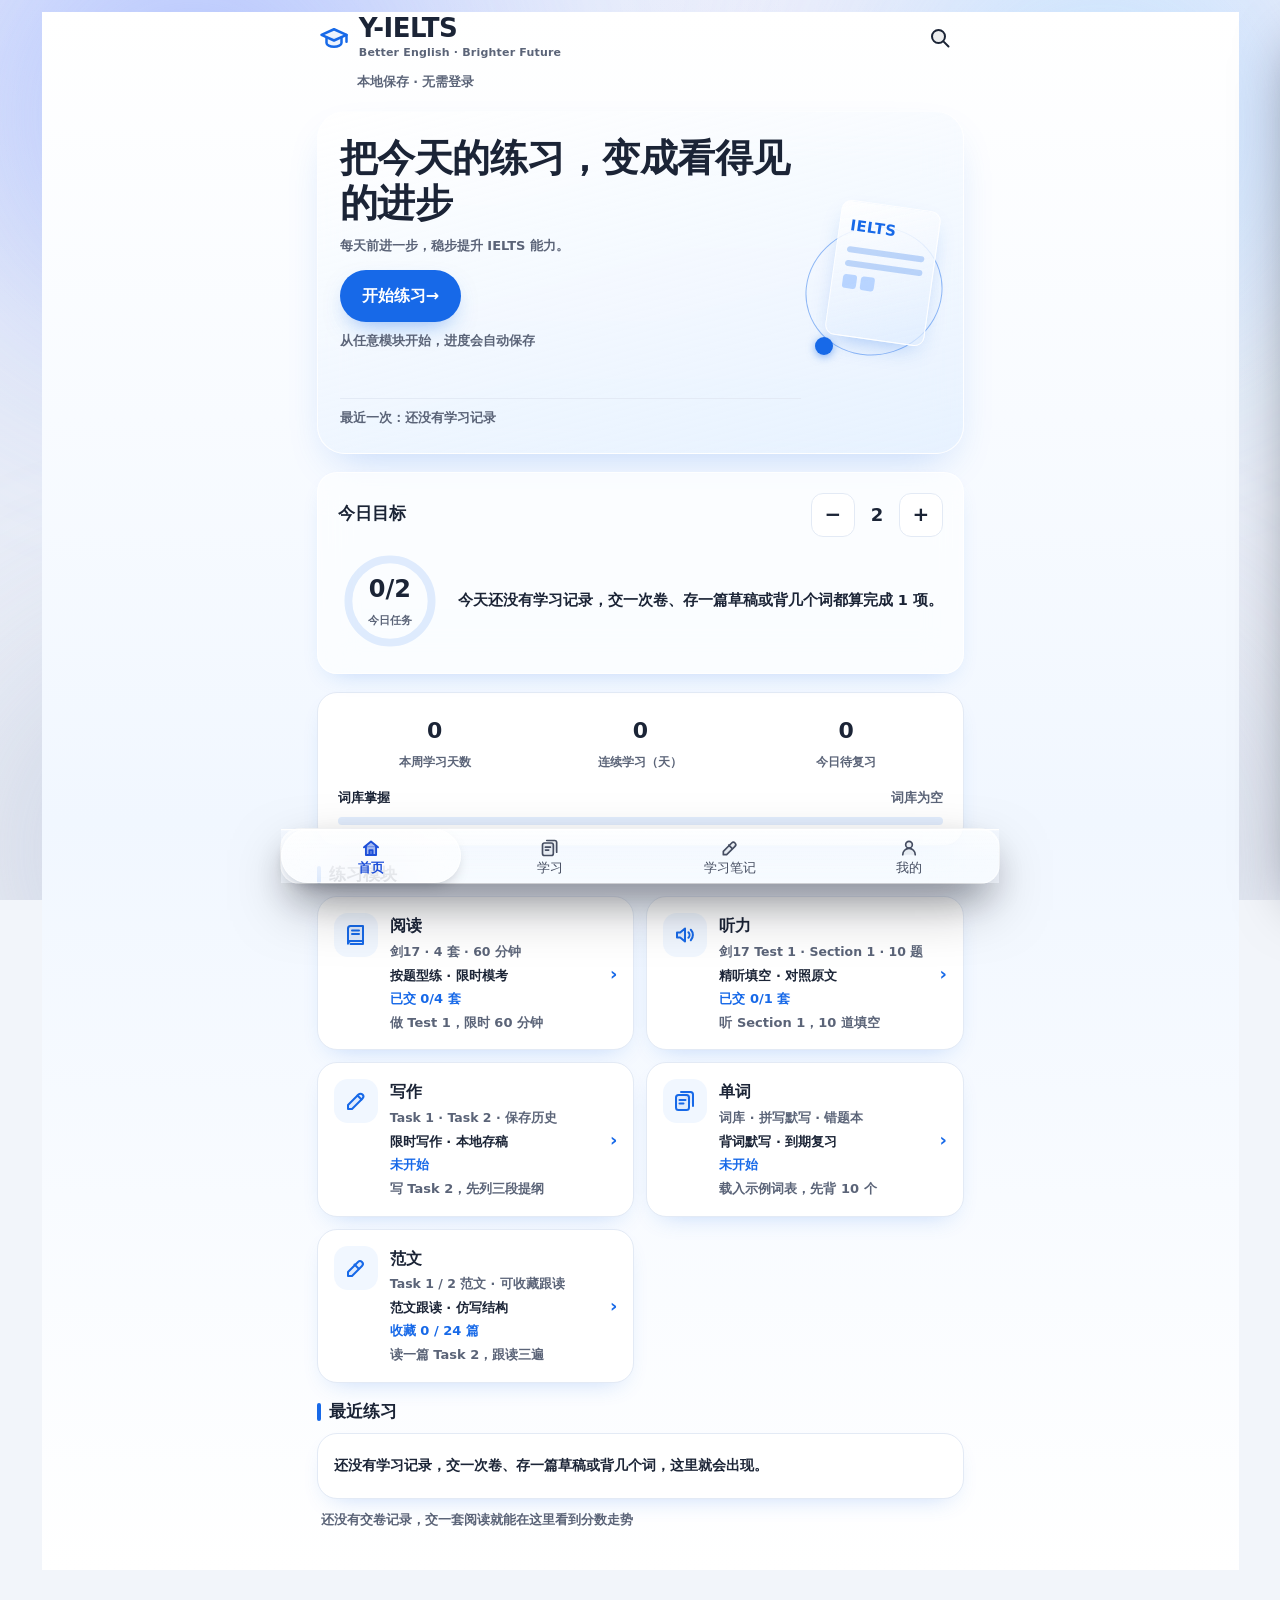
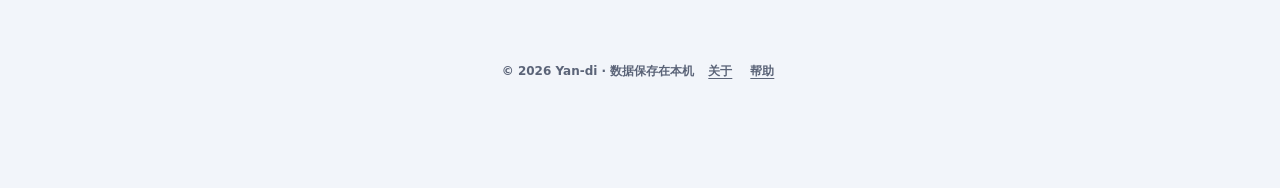
==== commit 5902a05d: "v38 module round: writing linker count in word bar + honest no-draft state, vocab pos/example row ed" ====
--- a/y-ielts/index.html
+++ b/y-ielts/index.html
@@ -857,7 +857,7 @@
           <!-- v18 0.6：字数统计常驻可见——从 pane-head 移入作答区底部悬浮条，
                编辑区滚动 / 光标在哪一行都不影响字数与进度可见 -->
           <div class="wc wc-dock" id="wcDock">
-            <div class="wc-num"><b id="wcNum">0</b><span> / <i id="wcTarget">150</i> words（最少字数要求）</span></div>
+            <div class="wc-num"><b id="wcNum">0</b><span> / <i id="wcTarget">150</i> words（最少字数要求）</span><span class="wc-coh"> · 衔接词 <b id="wcCohTotal">0</b></span></div>
             <div class="bar" id="wcBar"><i id="wcFill"></i></div>
             <div class="wc-note" id="wcNote"></div>
           </div>
--- a/y-ielts/assets/css/styles.css
+++ b/y-ielts/assets/css/styles.css
@@ -601,9 +601,9 @@
 .deck-list { max-height: 320px; overflow: auto; margin-top: 4px; }
 .deck-row {
   display: flex; align-items: center; gap: 10px; padding: 8px 6px;
-  border-bottom: 1px solid var(--stroke-soft);
-}
-.deck-row:last-child { border-bottom: 0; }
+}
+.deck-row-wrap { border-bottom: 1px solid var(--stroke-soft); }
+.deck-row-wrap:last-child { border-bottom: 0; }
 .deck-w { font-weight: 600; font-size: 13.5px; min-width: 118px; }
 .deck-m {
   flex: 1; min-width: 0; border: 1px solid transparent; background: transparent;
@@ -618,6 +618,20 @@
   font-size: 15px; padding: 2px 6px; border-radius: 6px;
 }
 .deck-del:hover { color: var(--bad); background: var(--bad-soft); }
+/* v38：词行编辑（词性/例句编辑条，默认收起；释义仍在主行直接改） */
+.deck-edit-btn {
+  border: 0; background: none; cursor: pointer; color: var(--muted);
+  font-size: 13px; padding: 2px 6px; border-radius: 6px;
+}
+.deck-edit-btn:hover { color: var(--ink); background: var(--glass-2); }
+.deck-edit {
+  display: flex; flex-wrap: wrap; gap: 8px; align-items: center;
+  padding: 2px 6px 10px;
+}
+.deck-edit[hidden] { display: none; }
+.deck-edit-lb { font-size: 12px; color: var(--muted); }
+.deck-edit .deck-pos { flex: 0 0 110px; }
+.deck-edit .deck-ex { flex: 1; }
 
 .mode-cfg { display: flex; align-items: center; gap: 12px; flex-wrap: wrap; margin-top: 13px; }
 
@@ -1236,6 +1250,9 @@
 }
 .wc-note.is-short { color: var(--bad); font-weight: 600; }
 .wc-note.is-hit { color: var(--ok); font-weight: 600; }
+/* v38：字数条内衔接词计数（与字数同行，不撑高悬浮条；状态色不染计数） */
+.wc-num .wc-coh b { color: var(--ink); }
+.wc.is-short .wc-num .wc-coh b, .wc.is-hit .wc-num .wc-coh b { color: var(--ink); }
 .wc.is-short .wc-num b { color: var(--bad); }
 .wc.is-hit .wc-num b { color: var(--ok); }
 .wc.is-short .bar > i { background: linear-gradient(90deg, #f0a08a, var(--bad)); }
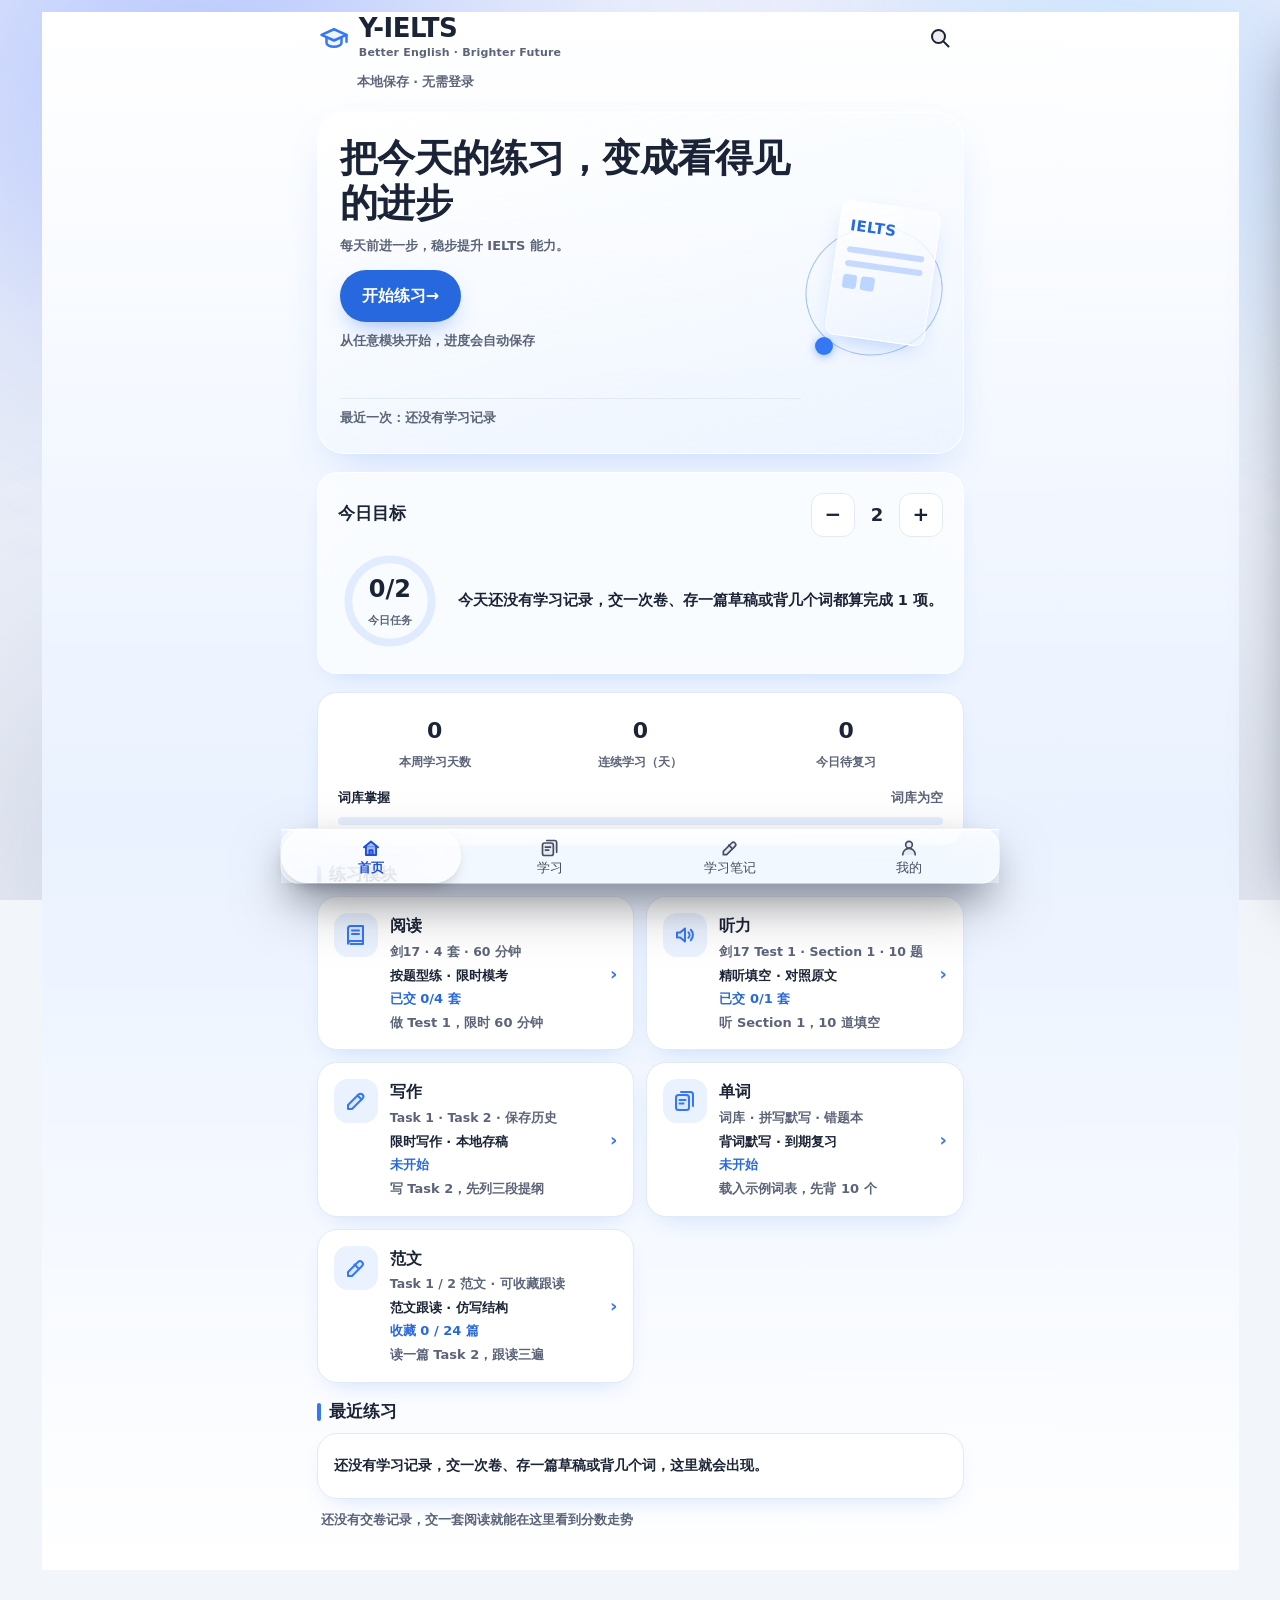
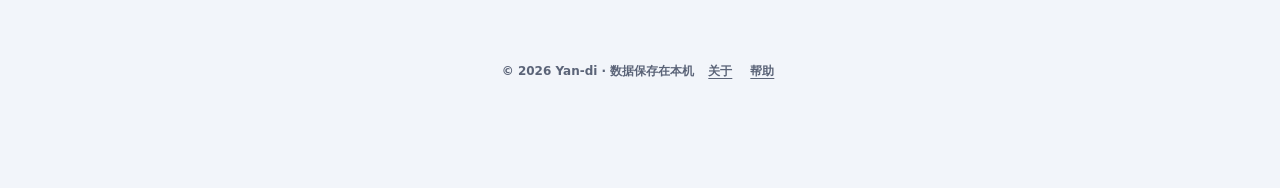
==== commit 77128901: "Y-IELTS v40: cleanup (About v40, mastery note wording, changelog v39/v40)" ====
--- a/y-ielts/index.html
+++ b/y-ielts/index.html
@@ -613,7 +613,7 @@
       <section class="me-sec" id="meAbout">
         <h4 class="me-sec-t">关于</h4>
         <p class="me-about-p"><b>Y-IELTS</b> 是 Yan-di 出品的雅思机考备考工具，覆盖阅读、听力、写作、单词、范文五大模块；所有练习记录与设置只保存在本机浏览器，无需登录，可离线使用。</p>
-        <p class="me-about-p"><b>版本</b>：v18 · 2026-10-24 · 本地存储键 <code>ielts.cbt.v1</code></p>
+        <p class="me-about-p"><b>版本</b>：v40 · 2026-10-26 · 本地存储键 <code>ielts.cbt.v1</code></p>
         <p class="me-about-p"><b>题源说明</b>：当前内置《剑桥雅思 17》Test 1 一套完整题目（阅读 / 听力 / 写作 Task 1&2）；剑 18、剑 19 为扫描版、无文字层，暂无法自动抽题入库，后续获取文字版后补充。</p>
         <p class="me-about-p"><b>本地存储</b>：练习记录、词库、主题、字号等均保存在浏览器 localStorage；清空浏览器数据前请先在此导出备份。</p>
       </section>
@@ -622,6 +622,8 @@
       <section class="me-sec" id="meChangelog">
         <h4 class="me-sec-t">更新日志</h4>
         <ul class="me-log">
+          <li><b>v40</b><span>2026-10-26</span><p>清理：删除未被引用的旧样式文件；About 版本校正；单词掌握口径文案统一为“不在错词本”。</p></li>
+          <li><b>v39</b><span>2026-10-26</span><p>Clear Glass 2.0 设计系统基础：页面底改冷调近白蓝，主色改科技蓝（文字与按钮取深档保对比度），首页主视觉加内侧高光；深色不动。</p></li>
           <li><b>super.5</b><span>2026-10-24</span><p>学习区改为翻转行：左边两行（模块名 + 题数时长 / 下一步整句，手机上也不再隐藏），右边只留一个状态 chip 和箭头；没开始的模块不再画空进度条；留言区补齐表单标签、空内容提示、提交中与写入失败可重试、删除与清空的二次确认，没有留言时给空态和「写第一条」，示例内容单独标注且不计入条数。</p></li>
           <li><b>super.4</b><span>2026-10-24</span><p>首页与学习区分开：首页只留概览、继续练习与「进入学习区」，五个模块收进独立学习区页；新增独立留言区（本地保存、无需登录，示例内容明确标注）；底栏改为 首页 / 学习 / 留言 / 我的；首页日期药丸从源码删除。</p></li>
           <li><b>super.3</b><span>2026-10-24</span><p>首页结构重做：五张高卡改为五行紧凑模块行（图标 / 名称 + 时长题数难度 / 一句介绍 / 进度条 + 下一步 / 箭头），概览、继续练习、五模块一屏纵深排列；1194×834 下整页 835px，不再有大片空白。</p></li>
@@ -1053,7 +1055,7 @@
               <div class="ring-txt"><b id="masterTxt">0%</b><span>已掌握</span></div>
             </div>
             <p class="hint" style="margin-top:10px;text-align:center">
-              掌握进度 <b id="masterCnt">0 / 0</b> 词（答对 2 次以上且无错记为已掌握）
+              掌握进度 <b id="masterCnt">0 / 0</b> 词（答对 2 次以上且不在错词本记为已掌握）
             </p>
             <div class="trend">
               <div class="trend-head"><span>近 8 轮正确率</span><b id="trendLast">—</b></div>
--- a/y-ielts/assets/css/styles.css
+++ b/y-ielts/assets/css/styles.css
@@ -19,11 +19,12 @@
 :root {
   color-scheme: light;
 
-  /* 主色 */
-  --brand: #4f6ef7;
-  --brand-700: #3a55d9;
-  --brand-soft: rgba(79, 110, 247, .10);
-  --brand-line: rgba(79, 110, 247, .28);
+  /* 主色 · Clear Glass 2.0：交互/文字主色取规格 hover 值 #2868DF（白字 5.07:1，AA），
+     装饰性主色 #3478F6 另见 --lg-accent / --hm-blue；次要文字取规格 #6D7D93 加深一档 #5F6F88（白底 5.08:1，AA） */
+  --brand: #2868DF;
+  --brand-700: #1E56BE;
+  --brand-soft: rgba(40, 104, 223, .10);
+  --brand-line: rgba(40, 104, 223, .28);
 
   /* 语义色 */
   --ok: #16a34a;
@@ -34,9 +35,9 @@
   --bad-soft: rgba(220, 77, 92, .12);
 
   /* 中性色 */
-  --ink: #161c2e;
+  --ink: #182A43;
   --ink-2: #3a4258;
-  --ink-3: #5c6580;
+  --ink-3: #5F6F88;
   --muted: #838da6;
 
   /* 玻璃 */
@@ -56,12 +57,12 @@
   --inner: inset 0 1px 0 rgba(255, 255, 255, .75);
 
   /* 背景 */
-  --bg-a: #f2f5fc;
-  --bg-b: #e9edf7;
-  --bg-c: #eef1f8;
+  --bg-a: #F5F8FD;
+  --bg-b: #F5F8FD;
+  --bg-c: #F5F8FD;
   --blob-1: #9db2ff;
   --blob-2: #a6e2ff;
-  --blob-3: #d9bdff;
+  --blob-3: #c2d8ff;
   --blob-4: #a8ecdc;
   --blob-op: .62;
 
--- a/y-ielts/assets/css/liquid-glass-v50.css
+++ b/y-ielts/assets/css/liquid-glass-v50.css
@@ -26,10 +26,10 @@
   --lg-highlight: inset 0 1px 0 rgba(255, 255, 255, .55);
   --lg-shadow: 0 8px 32px rgba(0, 0, 0, .12);
 
-  --lg-accent: #1769E8;
+  --lg-accent: #3478F6;
   --lg-accent-2: #8ec5ff;
   --lg-accent-deep: #004a80;
-  --lg-accent-rgb: 23, 105, 232;
+  --lg-accent-rgb: 52, 120, 246;
   --lg-accent-2-rgb: 142, 197, 255;
 
   --lg-blur: blur(26px) saturate(190%);
--- a/y-ielts/assets/css/ui-iter.css
+++ b/y-ielts/assets/css/ui-iter.css
@@ -269,7 +269,7 @@
 }
 
 /* ---------- v7-2 Apple 按键语言（样式与层级，不改文案与功能） ----------
-   主按钮：实心填充（蓝色 #1769E8 + 白字，两档通用，对比 4.98:1 AA）；
+   主按钮：实心填充（蓝色 #2868DF + 白字，两档通用，对比 5.07:1 AA）；
    次按钮：描边/幽灵（透明底 + 可见描边，无玻璃底）；
    圆角：全站 .btn 家族本来就是 pill，本版确认并守住，不另起半径；
    触靶：.btn 家族与段控/底栏/图标钮桌面端也提到 44px（与移动端已有规则一致）。
@@ -286,14 +286,14 @@
 .btn-lg { min-height: 48px; padding: 14px 28px; }
 .seg-btn, .tabbar-btn, .icon-btn { min-height: 44px; }
 .btn-primary {
-  background: #1769E8;
+  background: #2868DF;
   border-color: transparent;
   color: #ffffff;
-  box-shadow: inset 0 1px 0 rgba(255, 255, 255, .55), 0 8px 22px rgba(23, 105, 232, .35);
+  box-shadow: inset 0 1px 0 rgba(255, 255, 255, .55), 0 8px 22px rgba(40, 104, 223, .35);
 }
 .btn-primary:hover {
-  background: #0066d6;
-  box-shadow: inset 0 1px 0 rgba(255, 255, 255, .65), 0 10px 26px rgba(0, 113, 227, .42);
+  background: #1E56BE;
+  box-shadow: inset 0 1px 0 rgba(255, 255, 255, .65), 0 10px 26px rgba(30, 86, 190, .42);
 }
 html[data-theme="dark"] .btn-primary,
 html:not([data-theme="light"]) .btn-primary { color: #ffffff; }
@@ -486,8 +486,8 @@
  *  布局/功能一字不动）
  *  ---------------------------------------------------------------
  *  映射（证据与数值见 VERSIONS.md v9 节）：
- *  · 旧暖色强调变量 → --lg-accent 系（浅 #1769E8 / 深 #0a84ff 图形色；
- *    主按钮两档 #1769E8 + 白字，对比 4.98:1 AA）；
+ *  · 旧暖色强调变量 → --lg-accent 系（浅 #3478F6 / 深 #0a84ff 图形色；
+ *    主按钮两档 #2868DF + 白字，对比 5.07:1 AA）；
  *  · 首页顶部柔光：暖色 → 冷色微渐变（浅柔和蓝灰 wash，见
  *    --home-glow；深档低饱和蓝灰微光，下方深档规则）；
  *  · 关键数字本来就是墨色（圆环中心 var(--ink)、统计数字继承），
@@ -555,7 +555,7 @@
 .drawer-panel .hist-item { background: transparent; }
 .me-panel .me-font-btns button { background: transparent; }
 .me-font-btns button.is-active {
-  background: #1769E8;
+  background: #2868DF;
   border-color: transparent;
   color: #fff;
 }
@@ -874,7 +874,7 @@
 #view-home .home-ov-item b { font-size: 36px; font-weight: 800; font-family: var(--font-num); }
 .home-ring-center b { font-size: 38px; }
 .home-next-bar .bar { height: 8px; }
-.btn-primary:active { transform: translateY(1px); box-shadow: inset 0 1px 0 rgba(255, 255, 255, .55), 0 4px 12px rgba(0, 113, 227, .30); }
+.btn-primary:active { transform: translateY(1px); box-shadow: inset 0 1px 0 rgba(255, 255, 255, .55), 0 4px 12px rgba(30, 86, 190, .30); }
 @media (max-width: 900px) {
   #view-home .home-ov-item b { font-size: 28px; }
 }
--- a/y-ielts/assets/css/home-v23.css
+++ b/y-ielts/assets/css/home-v23.css
@@ -6,7 +6,7 @@
      → C 今日目标（环 + 步进）→ D 本周概览（天数 + 掌握条）
      → E 练习模块（5 卡）→ F 最近练习 + 分数走势
    · 配色：纯净白 #FFFFFF / 雾白蓝 #F1F7FF / 冰川蓝 #DCEBFF /
-     柔和蓝 #8BB8FF / 品牌蓝 #1769E8；圆角走 token（10/14/20/28）；
+     柔和蓝 #8BB8FF / 品牌蓝 #3478F6 / 强蓝 #2868DF（文字与按钮）；圆角走 token（10/14/20/28）；
      动效 150–300ms；触点 ≥44px
    · 玻璃克制：只用在主视觉 hero 与今日目标卡；其余容器实底
      + 细线边框，长文本全程实底高对比
@@ -18,17 +18,18 @@
      一并删除；home-carousel.js 按学习区先例留空转，不删文件
    ============================================================ */
 #view-home {
-  --hm-blue: #1769E8;
+  --hm-blue: #3478F6;
+  --hm-blue-strong: #2868DF;  /* 文字/实心按钮用：白字 5.07:1，AA；装饰（环/轨道/图标）用 --hm-blue */
   --hm-blue-soft: #8BB8FF;
-  --hm-mist: #F1F7FF;
-  --hm-glacier: #DCEBFF;
+  --hm-mist: #EAF2FF;
+  --hm-glacier: #EAF2FF;
   --hm-card: rgba(255, 255, 255, .66);
-  --hm-hero-bg: linear-gradient(165deg, rgba(255, 255, 255, .88) 0%, rgba(220, 235, 255, .60) 100%);
+  --hm-hero-bg: linear-gradient(165deg, rgba(255, 255, 255, .88) 0%, rgba(234, 242, 255, .60) 100%);
   --hm-solid: #ffffff;
-  --hm-line: #e3eaf5;
+  --hm-line: #E2EAF5;
   --hm-border: rgba(255, 255, 255, .85);
-  --hm-shadow: 0 18px 44px -18px rgba(23, 105, 232, .28);
-  --hm-shadow-sm: 0 10px 26px -14px rgba(23, 105, 232, .30);
+  --hm-shadow: 0 18px 44px -18px rgba(52, 120, 246, .28);
+  --hm-shadow-sm: 0 10px 26px -14px rgba(52, 120, 246, .30);
   background:
     linear-gradient(180deg, #FFFFFF 0%, var(--hm-mist) 52%, #FFFFFF 100%);
 }
@@ -92,7 +93,7 @@
   color: var(--ink);
   cursor: pointer;
 }
-.hm-icon-btn:active { background: rgba(23, 105, 232, .08); }
+.hm-icon-btn:active { background: rgba(52, 120, 246, .08); }
 .hm-icon-btn .icon { display: inline-flex; }
 .hm-icon-btn .icon svg { width: 24px; height: 24px; }
 .hm-icon-btn .lbl:empty { display: none; }
@@ -114,7 +115,7 @@
   border: 1px solid var(--hm-border);
   -webkit-backdrop-filter: var(--glass-blur-card);
   backdrop-filter: var(--glass-blur-card);
-  box-shadow: var(--hm-shadow);
+  box-shadow: inset 0 1px 0 rgba(255, 255, 255, .85), var(--hm-shadow);
 }
 .hm-hero-text {
   flex: 1 1 auto;
@@ -141,12 +142,12 @@
   padding: 0 22px;
   border: 0;
   border-radius: 999px;
-  background: var(--hm-blue);
+  background: var(--hm-blue-strong);
   color: #fff;
   font-size: 16px;
   font-weight: 700;
   cursor: pointer;
-  box-shadow: 0 10px 24px -10px rgba(23, 105, 232, .55);
+  box-shadow: 0 10px 24px -10px rgba(40, 104, 223, .55);
   transition: transform 150ms var(--ease-out);
 }
 .hm-hero-cta:active { transform: scale(.97); }
@@ -165,7 +166,7 @@
   flex: 1 1 auto;
   height: 8px;
   border-radius: 999px;
-  background: rgba(23, 105, 232, .12);
+  background: rgba(52, 120, 246, .12);
   overflow: hidden;
 }
 .hm-hero-bar .bar > i {
@@ -205,16 +206,16 @@
   padding: 10px 8px;
   box-sizing: border-box;
   border-radius: 10px;
-  background: linear-gradient(160deg, rgba(255, 255, 255, .92), rgba(220, 235, 255, .70));
+  background: linear-gradient(160deg, rgba(255, 255, 255, .92), rgba(234, 242, 255, .70));
   border: 1px solid rgba(255, 255, 255, .9);
-  box-shadow: 0 10px 24px -10px rgba(23, 105, 232, .40);
-}
-.hmc-doc b { color: var(--hm-blue); font-size: 13px; letter-spacing: .5px; }
+  box-shadow: 0 10px 24px -10px rgba(52, 120, 246, .40);
+}
+.hmc-doc b { color: var(--hm-blue-strong); font-size: 13px; letter-spacing: .5px; }
 .hmc-doc i {
   display: block;
   height: 6px;
   border-radius: 3px;
-  background: rgba(23, 105, 232, .25);
+  background: rgba(52, 120, 246, .25);
   margin-top: 8px;
 }
 .hmc-doc span {
@@ -231,7 +232,7 @@
   right: -2px;
   top: 24px;
   height: 96px;
-  border: 1.5px solid rgba(23, 105, 232, .45);
+  border: 1.5px solid rgba(52, 120, 246, .45);
   border-radius: 50%;
   transform: rotate(-18deg);
   animation: hm-orbit-spin 24s linear infinite;
@@ -248,7 +249,7 @@
   height: 14px;
   border-radius: 50%;
   background: var(--hm-blue);
-  box-shadow: 0 2px 8px rgba(23, 105, 232, .50);
+  box-shadow: 0 2px 8px rgba(52, 120, 246, .50);
 }
 
 /* ---------- C · 今日目标：环 + 步进（重点容器，轻玻璃） ---------- */
@@ -294,7 +295,7 @@
   font-weight: 700;
   cursor: pointer;
 }
-.hm-goal-stepper button:active { background: rgba(23, 105, 232, .08); }
+.hm-goal-stepper button:active { background: rgba(40, 104, 223, .08); }
 .hm-goal-stepper span {
   min-width: 28px;
   text-align: center;
@@ -315,7 +316,7 @@
   height: 96px;
 }
 .hm-goal-ring { width: 100%; height: 100%; transform: rotate(-90deg); }
-.hm-goal-ring-track { fill: none; stroke: rgba(23, 105, 232, .12); stroke-width: 12; }
+.hm-goal-ring-track { fill: none; stroke: rgba(52, 120, 246, .12); stroke-width: 12; }
 .hm-goal-ring-fill {
   fill: none;
   stroke: var(--hm-blue);
@@ -393,7 +394,7 @@
   flex: 1 1 100%;
   height: 8px;
   border-radius: 999px;
-  background: rgba(23, 105, 232, .12);
+  background: rgba(52, 120, 246, .12);
   overflow: hidden;
 }
 .hm-mastery-bar > i {
@@ -479,7 +480,7 @@
 .hm-mod-main b { font-size: 16px; font-weight: 800; color: var(--ink); }
 .hm-mod-meta { font-size: 12.5px; color: var(--muted); }
 .hm-mod-desc { font-size: 13px; color: var(--ink); }
-.hm-mod-prog { font-size: 13px; font-weight: 700; color: var(--hm-blue); }
+.hm-mod-prog { font-size: 13px; font-weight: 700; color: var(--hm-blue-strong); }
 .hm-mod-next { font-size: 13px; color: var(--muted); }
 .hm-mod-go {
   flex: 0 0 auto;
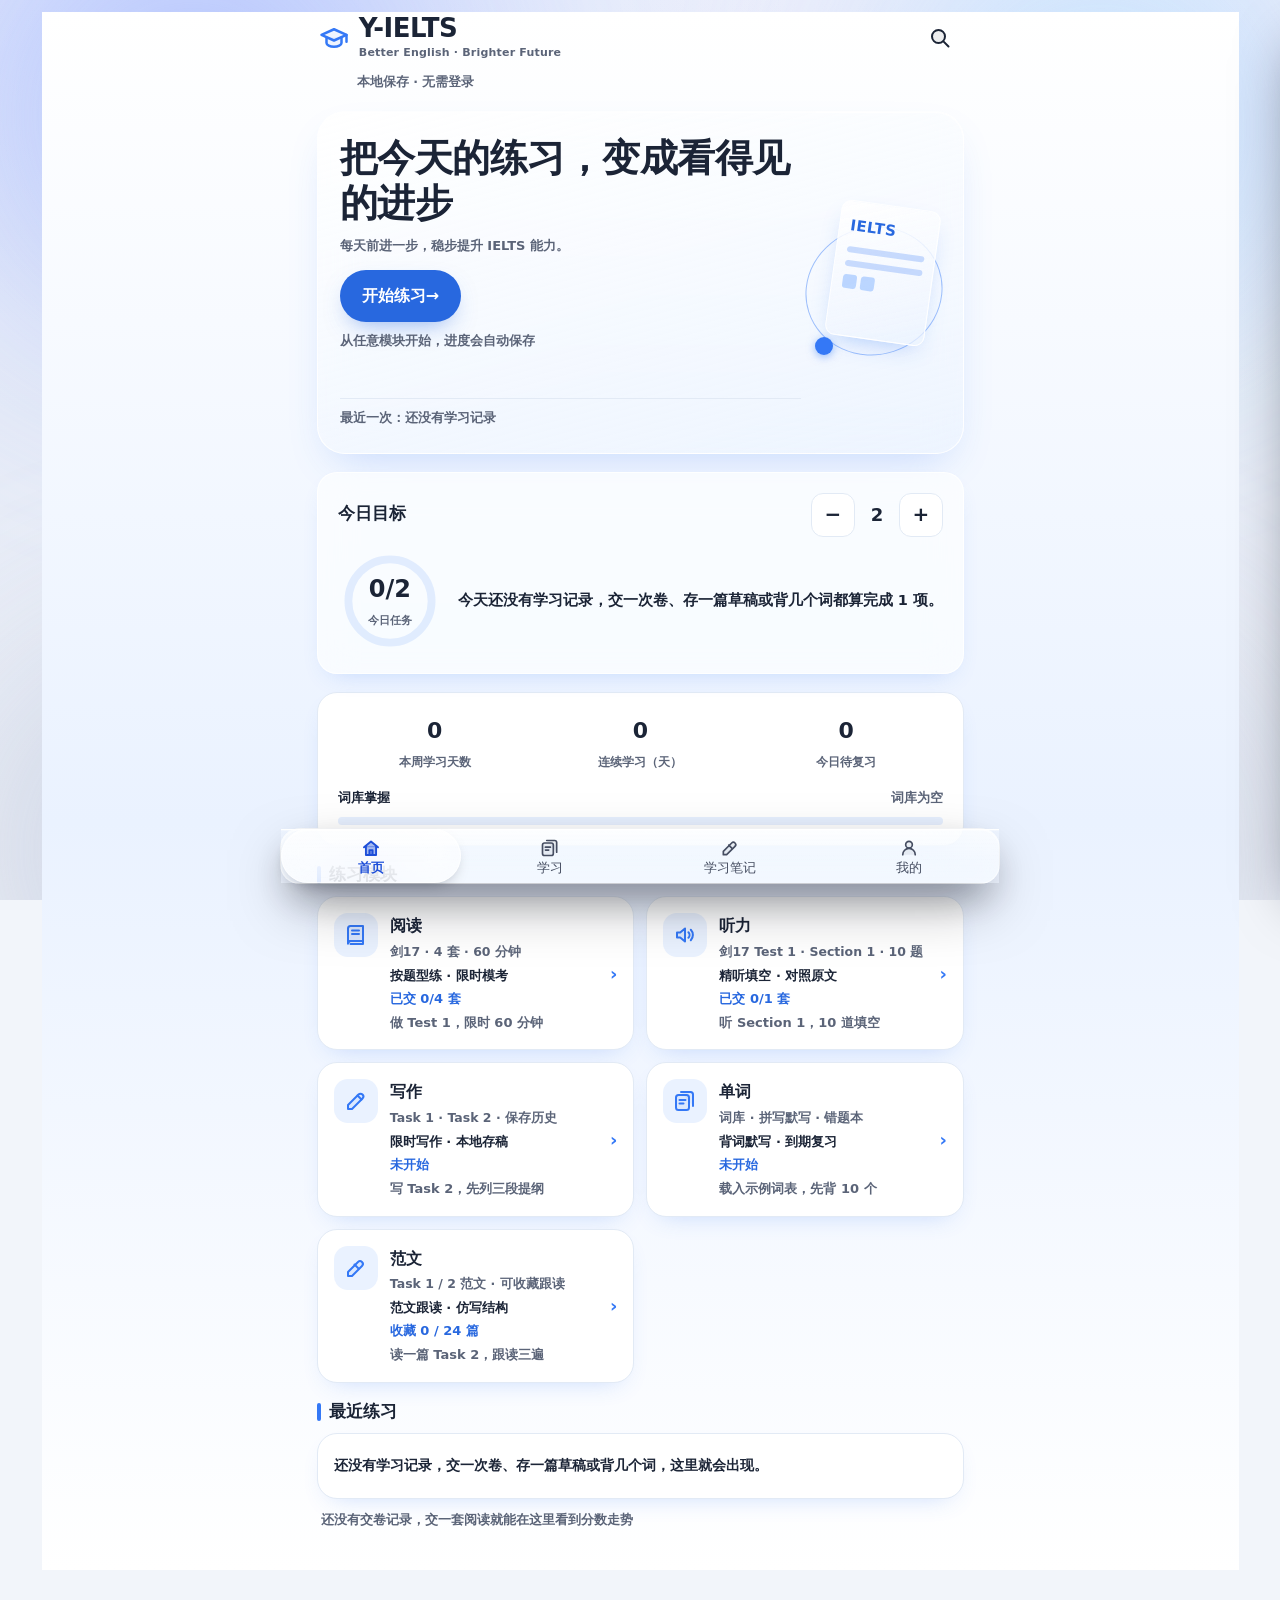
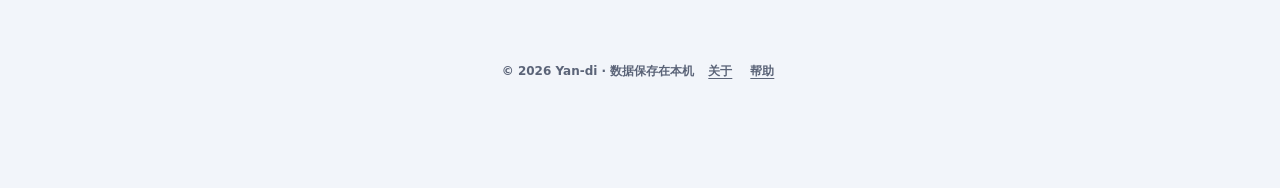
==== commit 494e316a: "D1 layout shell (00+01): .shell container, breakpoints, sidebar, exam mode" ====
--- a/y-ielts/index.html
+++ b/y-ielts/index.html
@@ -130,7 +130,7 @@
      移到 main 顶部独立成条（只在阅读/听力视图显示）；主题按钮迁入
      「我的」整页设置；复习入口由「我的」复习队列 / 错词本承接；
      「我的」入口由底栏承接；品牌 logo 入口由底栏「我的」与各页品牌行承接。 -->
-<main class="wrap">
+<main class="wrap shell">
   <!-- 考试 HUD（原顶栏 #examHud，原样迁移：题号胶囊 + 计时器 + 交卷；
        新增 #examExit：作答态退出按钮，只在作答态可见，退出不交卷） -->
   <div class="exam-hud" id="examHud">
--- a/y-ielts/assets/css/styles.css
+++ b/y-ielts/assets/css/styles.css
@@ -767,6 +767,9 @@
    实色取值自项目既有降透明度配色（浅色 #ffffff / 深色 #1c1e22），非新造色。 */
 #view-reading .r-split .pane.apane { background: #ffffff; -webkit-backdrop-filter: none; backdrop-filter: none; }
 html[data-theme="dark"] #view-reading .r-split .pane.apane { background: #1c1e22; }
+/* v42：写作作答区与范文长文本区同规则加硬实底（长文本/编辑区实底不再依赖玻璃度滑杆）；题目栏与问题区不动。 */
+#view-writing .pane.ans-pane, #view-essay-detail .ed-pane.e-pane { background: #ffffff; -webkit-backdrop-filter: none; backdrop-filter: none; }
+html[data-theme="dark"] #view-writing .pane.ans-pane, html[data-theme="dark"] #view-essay-detail .ed-pane.e-pane { background: #1c1e22; }
 
 .article { font-size: 15.5px; line-height: 1.95; color: var(--ink-2); }
 .article h3 {
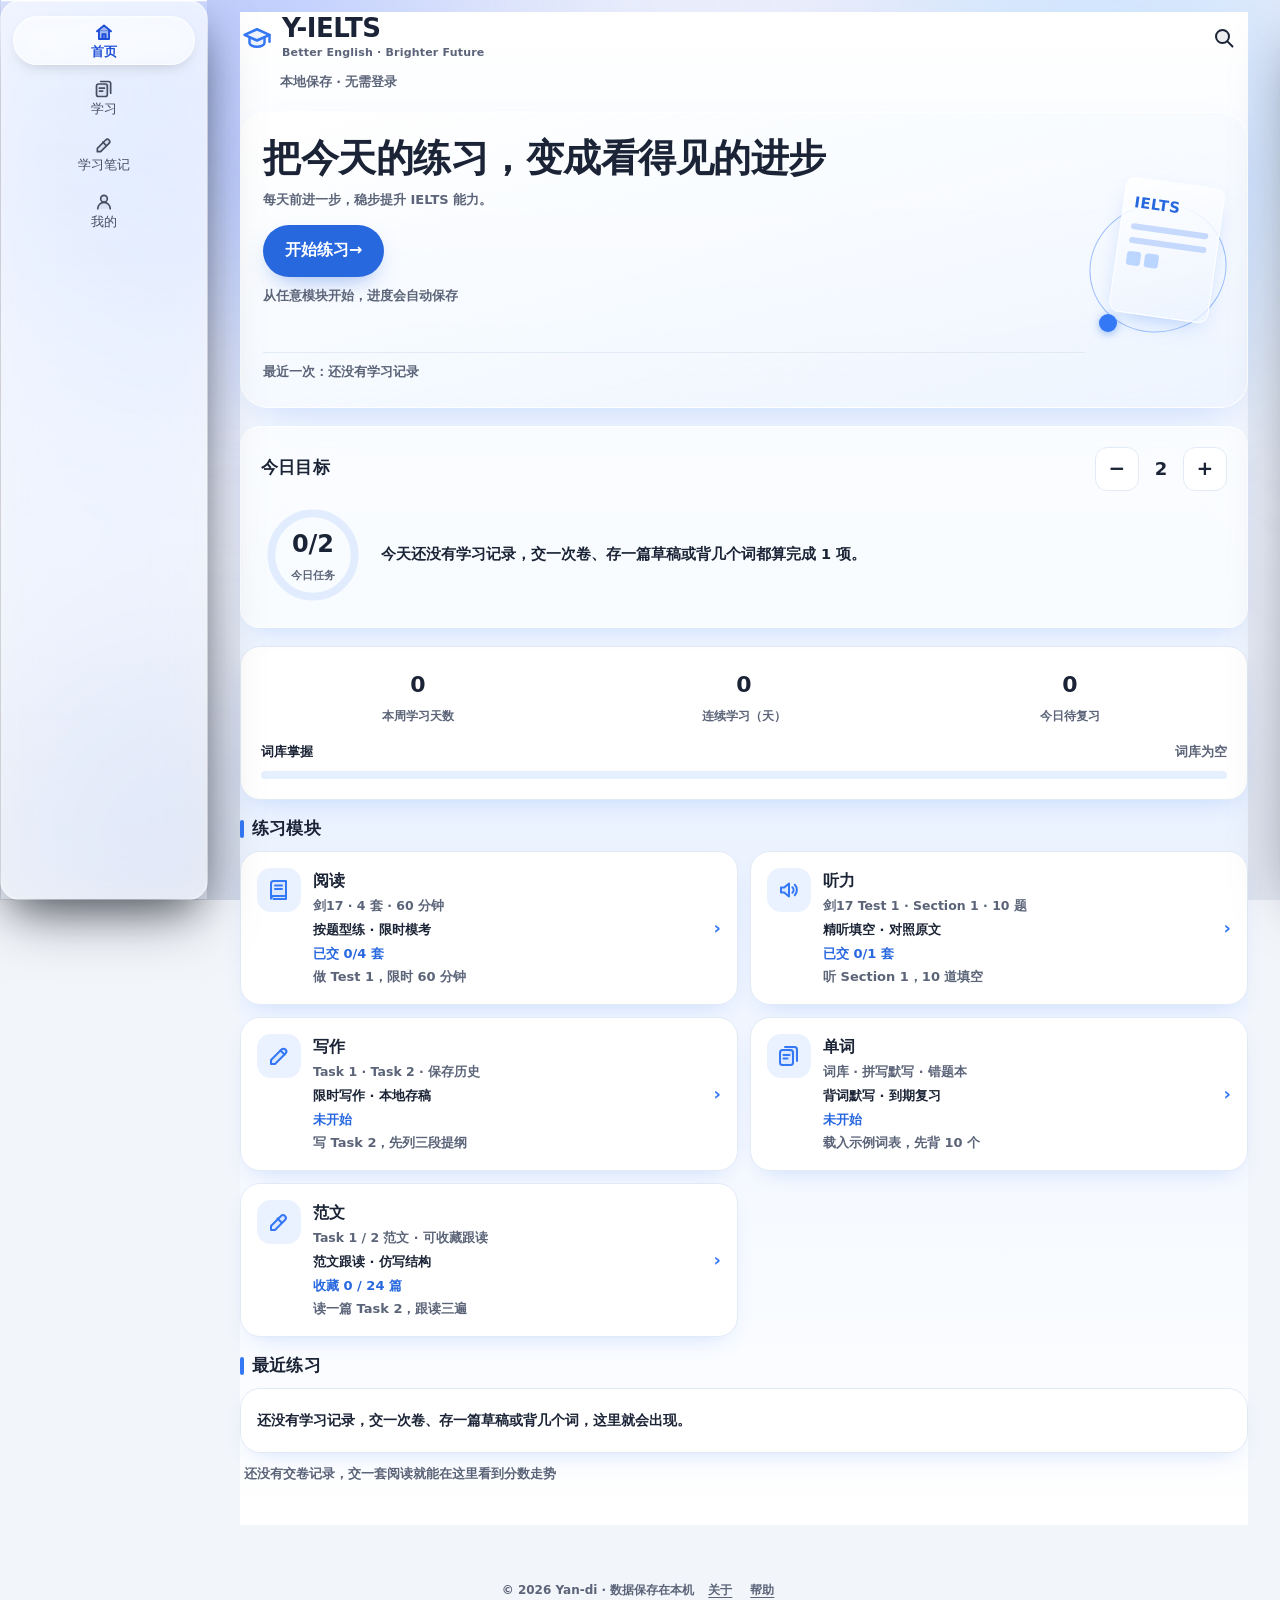
==== commit 8acdc6f0: "V2: remove liquid-glass-v52/v55 <link> lines (deletion map approved)" ====
--- a/y-ielts/index.html
+++ b/y-ielts/index.html
@@ -102,8 +102,6 @@
 <link rel="stylesheet" href="assets/css/audio.css">
 <!-- Liquid Glass 覆盖层：必须最后加载，保证覆盖前述样式 -->
 <link rel="stylesheet" href="assets/css/liquid-glass-v50.css">
-<link rel="stylesheet" href="assets/css/liquid-glass-v52.css">
-<link rel="stylesheet" href="assets/css/liquid-glass-v55.css">
 <link rel="stylesheet" href="assets/css/liquid-glass-v57.css">
 <link rel="stylesheet" href="assets/css/ui-iter.css">
 <link rel="stylesheet" href="assets/css/home-v23.css">
--- a/y-ielts/assets/css/tokens.css
+++ b/y-ielts/assets/css/tokens.css
@@ -51,6 +51,27 @@
   /* 遮罩（ui-iter v3：变暗为主、模糊为辅，背后文字可读） */
   --mask-dim: rgba(6, 10, 22, .55);
   --mask-blur: blur(2px);
+
+  /* D2 · 统一 token（手册 02，2026-10-29，第一阶段）：
+     旧 token 暂保留，待各层迁移后再删，避免一次性改塌 2600 条规则。
+     品牌唯一实体蓝，派生色一律 color-mix()，不再新增十六进制蓝。 */
+  --brand: #1D5BF0;
+  --ink-0: #0c1018; --ink-1: #1c1e22; --ink-2: #5b6577; --ink-3: #8a93a6;
+
+  /* 玻璃三级：G1 导航 / G2 主卡 / G3 内嵌（内嵌不加模糊） */
+  --glass-g1: blur(24px) saturate(180%);
+  --glass-g1-bg: rgba(255, 255, 255, .72);
+  --glass-g2: blur(18px) saturate(165%);
+  --glass-g2-bg: rgba(255, 255, 255, .56);
+  --glass-g3-bg: rgba(255, 255, 255, .38);
+  --glass-highlight: inset 0 1px 0 rgba(255, 255, 255, .9);
+
+  /* 圆角 4 档（D2 目标）：12 / 18 / 26 / pill */
+  --r-12: 12px; --r-18: 18px; --r-26: 26px;
+
+  /* 字阶 6 档（D2 目标）：40 / 28 / 20 / 16 / 14 / 12.5 */
+  --fs-40: 40px; --fs-28: 28px; --fs-20: 20px;
+  --fs-16: 16px; --fs-14: 14px; --fs-125: 12.5px;
 }
 html[data-theme="dark"] {
   --glass-blur-card: blur(18px) saturate(150%);
--- a/y-ielts/assets/css/liquid-glass-v57.css
+++ b/y-ielts/assets/css/liquid-glass-v57.css
@@ -187,3 +187,391 @@
 @media (prefers-reduced-motion: reduce) {
   .cf-box, .drawer-panel, .me-panel { transition: none; }
 }
+
+/* =============================================================
+ * V2 · D2 第二阶段（2026-10-29，用户已批准删除对照表）：
+ * liquid-glass-v52 / v55 并入本文件。规则正文原样搬运，仅两处按
+ * 对照表剔除无 DOM 引用的 .learn-row 死选择器（51.7 减动效块、
+ * 420px 媒体查询块），其余一字未改；C 类两条（v55 暗色 .tabbar、
+ * 901+ .site-foot）只删不搬，维持 v57 现状。
+ * ============================================================= */
+
+/* ---------- 并入：来自 v52（第 51 节） ---------- */
+
+/* ---------- 51.1 本页新增 token（浅色） ---------- */
+:root {
+  /* 内容区实色层级：留言卡、空态底 */
+  --surface-1: #ffffff;
+  --surface-2: #f4f7fc;
+  --surface-3: #e9eef7;
+
+  /* 五个模块的图标色（同色系低饱和，形状之外再给一层线索） */
+  --mod-reading-bg: #e9f0ff;
+  --mod-reading-fg: #2b56c9;
+  --mod-listening-bg: #e4f4f6;
+  --mod-listening-fg: #146b74;
+  --mod-writing-bg: #fdf0e3;
+  --mod-writing-fg: #8a5314;
+  --mod-vocab-bg: #e8f4eb;
+  --mod-vocab-fg: #2c6b45;
+  --mod-essays-bg: #f1edfb;
+  --mod-essays-fg: #5b46a8;
+}
+
+/* 页头：没练习记录时整块消失（不再出现「今天还没有练习记录」） */
+#view-learn .learn-head { padding: 2px 2px 10px; }
+#view-learn .learn-head .learn-t p { display: none; }
+
+/* ---------- 51.3 留言区 ---------- */
+#view-comments .learn-head { padding: 2px 2px 14px; }
+
+.cm-form {
+  max-width: 900px;
+  display: flex;
+  flex-direction: column;
+  gap: 14px;
+  padding: 16px;
+  border-radius: var(--r-3xl);
+  background: var(--surface-1);
+  border: 1px solid var(--stroke-soft);
+  box-shadow: var(--sh-sm);
+}
+.cm-field { display: flex; flex-direction: column; gap: 6px; }
+.cm-label {
+  font-size: var(--fs-md);
+  font-weight: 600;
+  color: var(--ink-2);
+  letter-spacing: .1px;
+}
+.cm-opt {
+  margin-left: 4px;
+  font-size: var(--fs-xs);
+  font-weight: 500;
+  color: var(--ink-3);
+}
+.cm-name {
+  width: 100%;
+  max-width: 260px;
+  min-height: 44px;
+  padding: 0 12px;
+}
+.cm-text {
+  width: 100%;
+  min-height: 104px;
+  resize: vertical;
+  padding: 12px;
+  border-radius: var(--r-lg);
+  border: 1px solid var(--stroke-hard);
+  background: var(--surface-2);
+  color: var(--ink);
+  font: inherit;
+  font-size: var(--fs-base);
+  line-height: 1.65;
+}
+.cm-text::placeholder { color: var(--ink-3); }
+.cm-text:focus,
+.cm-name:focus { outline: 2px solid var(--brand); outline-offset: 1px; }
+.cm-text[aria-invalid="true"] {
+  border-color: var(--bad);
+  background: var(--bad-soft);
+}
+
+.cm-err {
+  margin: 0;
+  padding: 8px 12px;
+  border-radius: var(--r-md);
+  background: var(--bad-soft);
+  color: var(--bad);
+  font-size: var(--fs-md);
+  line-height: 1.55;
+}
+.cm-err[hidden] { display: none; }
+
+.cm-bar {
+  display: flex;
+  align-items: center;
+  justify-content: space-between;
+  gap: 12px;
+  flex-wrap: wrap;
+}
+.cm-hint { font-size: var(--fs-sm); color: var(--ink-3); }
+.cm-hint b { font-weight: 700; color: var(--ink-2); font-variant-numeric: tabular-nums; }
+.cm-send {
+  min-height: 44px;
+  padding: 0 18px;
+  font-size: var(--fs-base);
+  font-weight: 600;
+}
+.cm-send[disabled] { opacity: .55; cursor: default; transform: none; }
+
+.cm-who { font-size: var(--fs-md); font-weight: 700; color: var(--ink); }
+.cm-time { font-size: var(--fs-xs); color: var(--ink-3); font-variant-numeric: tabular-nums; }
+.cm-del {
+  margin-left: auto;
+  width: 44px;
+  height: 44px;
+  display: grid;
+  place-items: center;
+  border: 0;
+  border-radius: var(--r-lg);
+  background: transparent;
+  color: var(--ink-3);
+  font-size: var(--fs-lg);
+  line-height: 1;
+  cursor: pointer;
+  transition: background .2s, color .2s;
+}
+.cm-del:hover { background: var(--bad-soft); color: var(--bad); }
+.cm-body {
+  margin: 2px 0 0;
+  font-size: var(--fs-base);
+  line-height: 1.7;
+  color: var(--ink-2);
+  overflow-wrap: anywhere;
+}
+
+.cm-empty {
+  max-width: 900px;
+  margin: 18px 0 0;
+  padding: 26px 22px;
+  border: 1px dashed var(--stroke-hard);
+  border-radius: var(--r-2xl);
+  background: var(--surface-2);
+  text-align: center;
+}
+.cm-empty[hidden] { display: none; }
+.cm-empty-t { margin: 0; font-size: var(--fs-base); color: var(--ink-2); }
+.cm-empty-demo {
+  margin: 14px auto 0;
+  max-width: 560px;
+  display: flex;
+  align-items: flex-start;
+  justify-content: center;
+  gap: 8px;
+  font-size: var(--fs-md);
+  line-height: 1.6;
+  color: var(--ink-3);
+  text-align: left;
+}
+.cm-empty-demo p { margin: 0; }
+.cm-badge {
+  flex: 0 0 auto;
+  padding: 2px 6px;
+  border-radius: var(--r-xs);
+  background: var(--warn-soft);
+  color: var(--warn);
+  font-size: var(--fs-xs);
+  font-weight: 700;
+  letter-spacing: .3px;
+  line-height: 1.5;
+}
+
+.cm-first {
+  margin-top: 16px;
+  min-height: 44px;
+  padding: 0 20px;
+  border-radius: var(--r-lg);
+  border: 1px solid var(--stroke-hard);
+  background: var(--surface-1);
+  color: var(--ink);
+  font-size: var(--fs-base);
+  font-weight: 600;
+  cursor: pointer;
+  transition: border-color .2s, color .2s;
+}
+.cm-first:hover { border-color: var(--brand); color: var(--brand-700); }
+
+.cm-foot {
+  max-width: 900px;
+  margin: 18px 0 0;
+  display: flex;
+  align-items: center;
+  justify-content: space-between;
+  gap: 12px;
+  flex-wrap: wrap;
+  font-size: var(--fs-sm);
+  color: var(--ink-3);
+}
+.cm-clear {
+  min-height: 44px;
+  padding: 0 14px;
+  border-radius: var(--r-lg);
+  border: 1px solid var(--stroke-soft);
+  background: transparent;
+  color: var(--ink-3);
+  font-size: var(--fs-md);
+  cursor: pointer;
+  transition: color .2s, border-color .2s;
+}
+.cm-clear[hidden] { display: none; }
+.cm-clear:hover { color: var(--bad); border-color: var(--bad); }
+
+/* CLS：视图切换时页脚上下跳（实测 0.086）。
+   首页在移动端没有最小高度，切到这两页时页面突然变高；
+   三页统一成同一高度后，页脚位置不再随视图变化。 */
+#view-home.is-active,
+#view-learn.is-active,
+#view-comments.is-active { min-height: calc(100vh - 270px); }
+
+@media (max-width: 720px) {
+  #view-comments .learn-head .learn-meta { margin-left: auto; }
+}
+
+/* ---------- 51.5 深色档（同一套 token 的成对取值） ---------- */
+[data-theme="dark"] {
+  --surface-1: #161c28;
+  --surface-2: #1b2231;
+  --surface-3: #222a3b;
+
+  --mod-reading-bg: rgba(143, 176, 255, .15);
+  --mod-reading-fg: #b3c8ff;
+  --mod-listening-bg: rgba(120, 205, 210, .14);
+  --mod-listening-fg: #96d8dc;
+  --mod-writing-bg: rgba(215, 180, 122, .14);
+  --mod-writing-fg: #e3c391;
+  --mod-vocab-bg: rgba(108, 199, 155, .14);
+  --mod-vocab-fg: #94d9b7;
+  --mod-essays-bg: rgba(170, 150, 235, .15);
+  --mod-essays-fg: #c1b0f2;
+}
+
+[data-theme="dark"] .cm-form,
+[data-theme="dark"] .cm-item { border-color: rgba(255, 255, 255, .09); }
+[data-theme="dark"] .cm-form { box-shadow: 0 10px 30px rgba(0, 0, 0, .32); }
+[data-theme="dark"] .cm-text { border-color: rgba(255, 255, 255, .14); }
+[data-theme="dark"] .cm-first { border-color: rgba(255, 255, 255, .16); }
+[data-theme="dark"] .cm-empty { border-color: rgba(255, 255, 255, .16); }
+
+/* 深色档：这两页的内容区压掉背景光斑。
+   原因（实测）：深色下 .bg .blob 的绿 / 紫光斑叠在页头文字后面，
+   小字对比度只有 4.33:1；压到 .10 后页头回到纯深底，
+   与「内容区全实色」的规则一致，也避免整页发灰发绿。 */
+[data-theme="dark"] body[data-view="learn"] .bg .blob,
+[data-theme="dark"] body[data-view="comments"] .bg .blob { opacity: .10; }
+
+[data-theme="dark"] body[data-view="learn"],
+[data-theme="dark"] body[data-view="comments"] { background-color: #0b0e14; }
+
+/* 深色档：这两页的页头与正文用同一套字色层级 */
+[data-theme="dark"] .learn-t h2 { color: var(--ink); }
+[data-theme="dark"] .learn-t p { color: var(--ink-2); }
+[data-theme="dark"] .learn-meta { color: var(--ink-3); }
+
+/* ---------- 51.6 无毛玻璃环境的降级（本页卡片本来就是实色） ---------- */
+@supports not ((backdrop-filter: blur(2px)) or (-webkit-backdrop-filter: blur(2px))) {
+  .cm-form, .cm-item { background: var(--surface-1); }
+}
+
+@media (max-width: 420px) {
+  .cm-form { padding: 13px; }
+  .cm-name { max-width: none; }
+}
+
+/* ---------- 51.7 减动效 ---------- */
+@media (prefers-reduced-motion: reduce) {
+  .cm-del,
+  .cm-first,
+  .cm-clear { transition: none; }
+}
+
+/* ---------- 并入：来自 v55（第 53 节） ---------- */
+
+@media (max-width: 900px) {
+  :root {
+    --tb-gap: 10px;        /* 底栏与屏幕底边的距离 */
+    --tb-side: 12px;       /* 左右留边 */
+    --tb-radius: 20px;
+    --tb-safe: env(safe-area-inset-bottom, 0px);
+    /* body 底部留白 = 栏高 54 + 底距 10 + 安全区 + 18 的视觉间距 */
+    --tb-reserve: calc(82px + var(--tb-safe));
+  }
+
+  /* ---------- ③ 浮动胶囊 ---------- */
+  .tabbar {
+    left: var(--tb-side);
+    right: var(--tb-side);
+    bottom: calc(var(--tb-gap) + var(--tb-safe));
+    padding-bottom: 0;                 /* 安全区改由 bottom 承担，栏高仍是 54 */
+    border-radius: var(--tb-radius);
+    border: 1px solid var(--lg-border);
+    border-top-width: 1px;
+    background: var(--lg-glass);
+    -webkit-backdrop-filter: var(--lg-chrome-blur);
+    backdrop-filter: var(--lg-chrome-blur);
+    box-shadow:
+      0 10px 30px -8px rgba(16, 24, 40, .28),
+      0 2px 6px rgba(16, 24, 40, .08),
+      inset 0 1px 0 rgba(255, 255, 255, .86);
+    overflow: visible;
+  }
+  /* 顶部高光：壳的质感，不压住按钮 */
+  .tabbar::after {
+    content: "";
+    position: absolute;
+    inset: 0;
+    border-radius: inherit;
+    pointer-events: none;
+    background: linear-gradient(to bottom, rgba(255, 255, 255, .55), rgba(255, 255, 255, 0) 58%);
+  }
+  .tabbar-inner { border-radius: inherit; }
+
+  /* 触靶：横屏底栏压到 42px，按钮补到 44 */
+  .tabbar-btn { min-height: 44px; }
+
+  /* ---------- ①② 留白：末行与页脚都不进底栏下面 ----------
+     body 有 height:100%，给它加 padding 不会把页脚推上去（实测页脚反而压在
+     底栏里 36.8px），所以留白给到页脚的 margin-bottom，由文档流真实推开。 */
+  /* body 默认 height:100%（styles.css），固定高度会把页脚压在底栏里，
+     移动端改为随内容增高，页脚才能被真实推开并产生正常滚动。 */
+  body { height: auto; min-height: 100vh; }
+  .wrap { padding-bottom: 0; }
+  .site-foot {
+    /* 用 padding 而不是 margin：body 是 overflow:auto 的滚动容器，
+       末元素 margin 不产生滚动空间（实测滚动到底页脚仍贴底被盖 62px） */
+    padding-bottom: calc(84px + var(--tb-safe));
+    margin-bottom: 0;
+  }
+}
+
+/* ---------- ④ 选中态（全档共用）：一主色 + 实心图标 + 粗体标签 ---------- */
+.tabbar-btn { font-weight: 500; letter-spacing: 0; }
+.tabbar-btn.is-active {
+  font-weight: 700;
+  letter-spacing: .2px;
+  color: var(--brand-700);   /* 浅色下 brand 只有 4.4:1，压低一档到 6.3:1 */
+}
+.tabbar-btn.is-active .icon svg {
+  fill: currentColor;
+  fill-opacity: .38;                   /* 未选中是 0.12 的淡填充，选中要一眼看出来 */
+  stroke-width: 2.2;
+  transform: none;                     /* 去掉旧版 scale，避免与填充重复强调 */
+}
+
+/* ---------- 桌面档（>900）：底栏不浮动，但要修两件事 ----------
+   ① 底栏只有 4 项而 grid 仍是 6 列，按钮挤在左侧 4/6、右边空两格（实测 1194 宽下
+      每格 198px、右侧空 397px）——改成 4 列；
+   ② 页脚同样要让开底栏（62px 高 + 16px 间距）。 */
+@media (min-width: 901px) {
+  .tabbar-inner { grid-template-columns: repeat(4, 1fr); }
+
+}
+
+/* 深色档：同一套材质，不能灰洗 */
+
+[data-theme="dark"] .tabbar::after {
+  background: linear-gradient(to bottom, rgba(255, 255, 255, .10), rgba(255, 255, 255, 0) 58%);
+}
+[data-theme="dark"] .tabbar-btn { color: var(--ink-3); }
+[data-theme="dark"] .tabbar-btn.is-active { color: var(--brand-700); }
+
+/* 减少动效 */
+@media (prefers-reduced-motion: reduce) {
+  .tabbar, .tabbar-btn, .tabbar-btn .icon svg { transition: none; }
+  .tabbar-btn.is-active .icon { transform: none; }
+}
+
+/* 无毛玻璃环境降级：不透明胶囊，保证文字与按钮仍清晰 */
+@supports not ((backdrop-filter: blur(2px)) or (-webkit-backdrop-filter: blur(2px))) {
+  .tabbar { background: rgba(255, 255, 255, .96); }
+  [data-theme="dark"] .tabbar { background: rgba(20, 26, 38, .97); }
+}
--- a/y-ielts/assets/css/ui-iter.css
+++ b/y-ielts/assets/css/ui-iter.css
@@ -1249,3 +1249,138 @@
  *    与本行无冲突。
  * ============================================================= */
 .site-foot { flex-wrap: wrap; }
+
+/* ============================================================
+ *  D1 · 布局壳（手册 00+01，2026-10-27，本地完成，未推送）
+ *  ------------------------------------------------------------
+ *  · 只做布局：唯一容器 .shell、四档断点、底部胶囊留白、
+ *    1024+ 左侧栏、考试沉浸态。不改颜色、字号、圆角，
+ *    不动 .hm-module / .ln-card 内部结构，不新增依赖。
+ *  · .shell 只加在 <main class="wrap shell"> 上，不把 .wrap
+ *    改名（考试全屏与各处 .wrap 规则都依赖它）。
+ *  · 底部留白沿用现有已验证公式（栏高 + 安全区 + 下边距
+ *    + 呼吸间距），不用手册字面的 +16px，以免少留 12px。
+ *  · 1024+ 左侧栏直接复用 #tabbar 的 4 个按钮，不新增
+ *    统计/设置链接；>1280 右栏内容在 01 里未定义，D1 不发明，
+ *    只保证主区流式、不溢出。
+ * ============================================================ */
+main.wrap.shell {
+  max-width: 1120px;
+  margin-left: auto;
+  margin-right: auto;
+  padding-inline: clamp(16px, 4vw, 32px);
+  box-sizing: border-box;
+}
+
+/* <1024：底部胶囊。≤900 已有同款规则，这里把胶囊形态
+   延伸到 901-1023，并统一主区底部留白。 */
+@media (max-width: 1023px) {
+  #tabbar {
+    display: block;
+    position: fixed;
+    left: var(--tabbar-margin);
+    right: var(--tabbar-margin);
+    bottom: calc(var(--tabbar-margin) + var(--safe-b));
+    z-index: 30;
+    border-radius: var(--r-4xl);
+    border: 1px solid var(--lg-border);
+    background: var(--lg-chrome);
+    -webkit-backdrop-filter: var(--lg-chrome-blur);
+    backdrop-filter: var(--lg-chrome-blur);
+    box-shadow: var(--capsule-shadow), var(--lg-highlight);
+    padding-bottom: 0;
+  }
+  #tabbar .tabbar-inner { grid-template-columns: repeat(4, 1fr); }
+  main.wrap.shell {
+    padding-bottom: calc(var(--tabbar-h) + var(--safe-b) + var(--tabbar-margin) + var(--tabbar-gap));
+  }
+}
+
+/* 1024+：左侧栏。复用 #tabbar，不新增 DOM；指示器
+   tabbar-indicator.js 按按钮 offsetLeft/Top/Width/Height
+   落位，竖排下仍能跟随，无需改 JS。 */
+@media (min-width: 1024px) {
+  #tabbar {
+    display: block !important;
+    position: fixed;
+    left: 0;
+    right: auto;
+    top: 0;
+    bottom: 0;
+    width: 208px;
+    height: 100dvh;
+    z-index: 30;
+    border-top: 0;
+    border-right: 1px solid var(--lg-border);
+    padding-bottom: 0;
+    /* D1 补丁（2026-10-28，用户批准，仅测试分支）：
+       v57 在 ≥901px 给 .tabbar 设了 translateX(-50%) 居中浮层，
+       D1 改了 left/宽却没清 transform，侧栏会被左推 104px、
+       只剩右半边可见。只清这一条，不改宽、内边距、按钮。 */
+    transform: none;
+  }
+  #tabbar .tabbar-inner {
+    display: flex;
+    flex-direction: column;
+    justify-content: flex-start;
+    gap: 8px;
+    height: 100%;
+    padding: 16px 12px;
+    box-sizing: border-box;
+  }
+  #tabbar .tabbar-btn { flex: none; min-height: 44px; }
+  main.wrap.shell { margin-left: 208px; margin-right: auto; padding-bottom: 44px; }
+}
+
+/* 考试沉浸态：只留 #examHud。阅读/听力/写作的工具栏、
+   计时、交卷、题号、退出是考试自身控件，不在此隐藏。 */
+body[data-mode="exam"] #tabbar { display: none !important; }
+body[data-mode="exam"] .site-foot { display: none !important; }
+body[data-mode="exam"] .hm-brand,
+body[data-mode="exam"] .learn-head,
+body[data-mode="exam"] .page-brand { display: none !important; }
+body[data-mode="exam"] main.wrap.shell {
+  max-width: none;
+  margin-left: 0;
+  margin-right: auto;
+  padding-bottom: 12px;
+}
+body[data-mode="exam"] .r-split,
+body[data-mode="exam"] .l-split,
+body[data-mode="exam"] .w-split { flex: 1; min-height: 0; }
+
+/* D1 补丁 A（2026-10-27，用户选 A，仅桌面端 ≥1024）：
+   首页 #view-home.is-active 在 ≥901px 是纵向 flex 容器，
+   .hm-page 的 margin: 0 auto 会让它在 flex 横轴上按内容宽
+   居中、缩窄，导致品牌行左边界比其他页更靠右。
+   这里只让它在 ≥1024 时占满壳内容宽、去掉横向 auto，
+   品牌行左边界即与其他页品牌行一致；不改 home-v23.css，
+   不改首页内部结构、颜色、字号、圆角，<1024 不受影响。 */
+@media (min-width: 1024px) {
+  #view-home.is-active .hm-page { width: 100%; margin-left: 0; margin-right: 0; }
+}
+
+/* D2 · 第一阶段（2026-10-29，用户批准按手册 D2 做全局统一玻璃）：
+   只统一模糊值，不动透明度滑杆（--g-chrome/--g-container 仍驱动背景透明度，
+   暗色与滑杆逻辑不动），不动题源、判分、localStorage。
+   G1 = 导航：blur(24px) saturate(180%)；G2 = 主卡：blur(18px) saturate(165%)。
+   旧的 30/32px 铬层模糊全部收敛到 G1；主卡已有 G2 值，改为变量映射以便后续删除重复定义。
+   G3（内嵌不加模糊）第一阶段只给考试题号胶囊：它在 G1 的 exam-hud 内，嵌套模糊是多余的一层。 */
+:root {
+  --lg-chrome-blur: var(--glass-g1);
+  --glass-blur-card: var(--glass-g2);
+}
+html[data-theme="dark"] {
+  --lg-chrome-blur: var(--glass-g1);
+}
+#tabbar,
+.topbar-in,
+.exam-hud {
+  -webkit-backdrop-filter: var(--glass-g1);
+  backdrop-filter: var(--glass-g1);
+}
+.qnav-pill {
+  -webkit-backdrop-filter: none;
+  backdrop-filter: none;
+  background: var(--glass-g3-bg);
+}
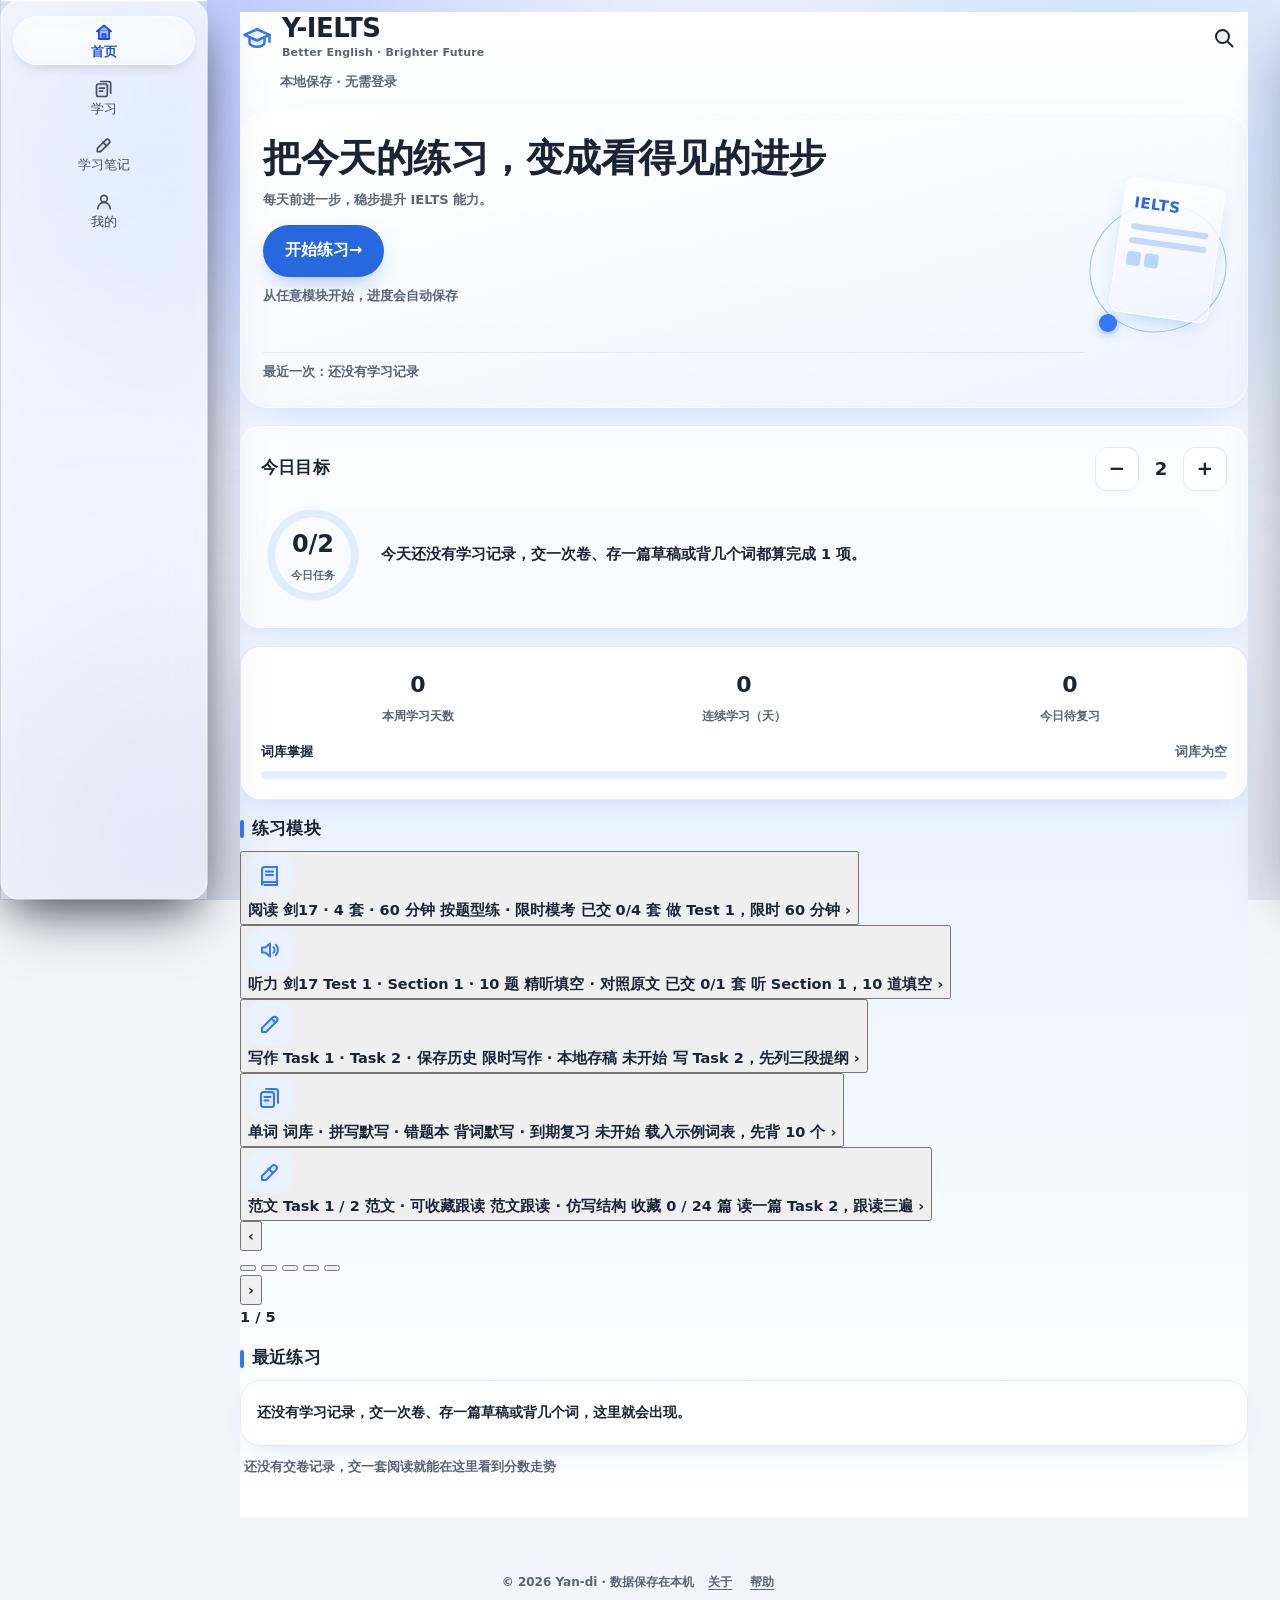
==== commit f8854612: "V3: home practice modules -> manual 5-face 3D turntable (D3)" ====
--- a/y-ielts/index.html
+++ b/y-ielts/index.html
@@ -245,62 +245,82 @@
         <div class="hm-sec-head">
           <h2 class="hm-sec-title">练习模块</h2>
         </div>
-        <div class="hm-modules">
-          <button class="hm-go hm-module" type="button" data-view="reading">
-            <span class="hm-mod-ic" data-icon="book"></span>
-            <span class="hm-mod-main">
-              <b>阅读</b>
-              <span class="hm-mod-meta">剑17 · 4 套 · 60 分钟</span>
-              <span class="hm-mod-desc">按题型练 · 限时模考</span>
-              <span class="hm-mod-prog" id="hmModReading">已交 0/4 套</span>
-              <span class="hm-mod-next" id="hmModReadingNext">做 Test 1，限时 60 分钟</span>
-            </span>
-            <span class="hm-mod-go" aria-hidden="true">›</span>
-          </button>
-          <button class="hm-go hm-module" type="button" data-view="listening">
-            <span class="hm-mod-ic" data-icon="volume"></span>
-            <span class="hm-mod-main">
-              <b>听力</b>
-              <span class="hm-mod-meta">剑17 Test 1 · Section 1 · 10 题</span>
-              <span class="hm-mod-desc">精听填空 · 对照原文</span>
-              <span class="hm-mod-prog" id="hmModListening">已交 0/1 套</span>
-              <span class="hm-mod-next" id="hmModListeningNext">听 Section 1，10 道填空</span>
-            </span>
-            <span class="hm-mod-go" aria-hidden="true">›</span>
-          </button>
-          <button class="hm-go hm-module" type="button" data-view="writing">
-            <span class="hm-mod-ic" data-icon="pen"></span>
-            <span class="hm-mod-main">
-              <b>写作</b>
-              <span class="hm-mod-meta">Task 1 · Task 2 · 保存历史</span>
-              <span class="hm-mod-desc">限时写作 · 本地存稿</span>
-              <span class="hm-mod-prog" id="hmModWriting">未开始</span>
-              <span class="hm-mod-next" id="hmModWritingNext">写 Task 2，先列三段提纲</span>
-            </span>
-            <span class="hm-mod-go" aria-hidden="true">›</span>
-          </button>
-          <button class="hm-go hm-module" type="button" data-view="vocab">
-            <span class="hm-mod-ic" data-icon="cards"></span>
-            <span class="hm-mod-main">
-              <b>单词</b>
-              <span class="hm-mod-meta">词库 · 拼写默写 · 错题本</span>
-              <span class="hm-mod-desc">背词默写 · 到期复习</span>
-              <span class="hm-mod-prog" id="hmModVocab">未开始</span>
-              <span class="hm-mod-next" id="hmModVocabNext">载入示例词表，先背 10 个</span>
-            </span>
-            <span class="hm-mod-go" aria-hidden="true">›</span>
-          </button>
-          <button class="hm-go hm-module" type="button" data-view="essays">
-            <span class="hm-mod-ic" data-icon="edit"></span>
-            <span class="hm-mod-main">
-              <b>范文</b>
-              <span class="hm-mod-meta">Task 1 / 2 范文 · 可收藏跟读</span>
-              <span class="hm-mod-desc">范文跟读 · 仿写结构</span>
-              <span class="hm-mod-prog" id="hmModEssays">收藏 0 / 0 篇</span>
-              <span class="hm-mod-next" id="hmModEssaysNext">读一篇 Task 2，跟读三遍</span>
-            </span>
-            <span class="hm-mod-go" aria-hidden="true">›</span>
-          </button>
+        <!-- V3（D3 旋转模式）：练习模块改为手动五面 3D 转盘。面片仍是
+             .hm-go + data-view 原生按钮，点击走 app.js 既有绑定（本文件不加
+             任何 click）；图标/文案/进度与下一步的真实 ID 原样保留，数据仍由
+             app.js 写入。无自动轮播，转动层无玻璃模糊（手册 8.1）。 -->
+        <div class="t5" id="modTurntable" role="region" aria-roledescription="carousel" aria-label="练习模块">
+          <div class="t5-stage">
+            <div class="t5-wheel" id="t5Wheel">
+              <button class="t5-face hm-go" type="button" data-view="reading">
+                <span class="hm-mod-ic" data-icon="book"></span>
+                <span class="t5-main">
+                  <b class="t5-name">阅读</b>
+                  <span class="t5-meta">剑17 · 4 套 · 60 分钟</span>
+                  <span class="t5-desc">按题型练 · 限时模考</span>
+                  <span class="t5-prog" id="hmModReading">已交 0/4 套</span>
+                  <span class="t5-nextline" id="hmModReadingNext">做 Test 1，限时 60 分钟</span>
+                </span>
+                <span class="t5-go" aria-hidden="true">›</span>
+              </button>
+              <button class="t5-face hm-go" type="button" data-view="listening">
+                <span class="hm-mod-ic" data-icon="volume"></span>
+                <span class="t5-main">
+                  <b class="t5-name">听力</b>
+                  <span class="t5-meta">剑17 Test 1 · Section 1 · 10 题</span>
+                  <span class="t5-desc">精听填空 · 对照原文</span>
+                  <span class="t5-prog" id="hmModListening">已交 0/1 套</span>
+                  <span class="t5-nextline" id="hmModListeningNext">听 Section 1，10 道填空</span>
+                </span>
+                <span class="t5-go" aria-hidden="true">›</span>
+              </button>
+              <button class="t5-face hm-go" type="button" data-view="writing">
+                <span class="hm-mod-ic" data-icon="pen"></span>
+                <span class="t5-main">
+                  <b class="t5-name">写作</b>
+                  <span class="t5-meta">Task 1 · Task 2 · 保存历史</span>
+                  <span class="t5-desc">限时写作 · 本地存稿</span>
+                  <span class="t5-prog" id="hmModWriting">未开始</span>
+                  <span class="t5-nextline" id="hmModWritingNext">写 Task 2，先列三段提纲</span>
+                </span>
+                <span class="t5-go" aria-hidden="true">›</span>
+              </button>
+              <button class="t5-face hm-go" type="button" data-view="vocab">
+                <span class="hm-mod-ic" data-icon="cards"></span>
+                <span class="t5-main">
+                  <b class="t5-name">单词</b>
+                  <span class="t5-meta">词库 · 拼写默写 · 错题本</span>
+                  <span class="t5-desc">背词默写 · 到期复习</span>
+                  <span class="t5-prog" id="hmModVocab">未开始</span>
+                  <span class="t5-nextline" id="hmModVocabNext">载入示例词表，先背 10 个</span>
+                </span>
+                <span class="t5-go" aria-hidden="true">›</span>
+              </button>
+              <button class="t5-face hm-go" type="button" data-view="essays">
+                <span class="hm-mod-ic" data-icon="edit"></span>
+                <span class="t5-main">
+                  <b class="t5-name">范文</b>
+                  <span class="t5-meta">Task 1 / 2 范文 · 可收藏跟读</span>
+                  <span class="t5-desc">范文跟读 · 仿写结构</span>
+                  <span class="t5-prog" id="hmModEssays">收藏 0 / 0 篇</span>
+                  <span class="t5-nextline" id="hmModEssaysNext">读一篇 Task 2，跟读三遍</span>
+                </span>
+                <span class="t5-go" aria-hidden="true">›</span>
+              </button>
+            </div>
+          </div>
+          <div class="t5-ctrl">
+            <button class="t5-arrow" id="t5Prev" type="button" aria-label="上一个模块">‹</button>
+            <div class="t5-dots" role="group" aria-label="选择模块">
+              <button class="t5-dot" type="button" data-index="0" aria-label="阅读"></button>
+              <button class="t5-dot" type="button" data-index="1" aria-label="听力"></button>
+              <button class="t5-dot" type="button" data-index="2" aria-label="写作"></button>
+              <button class="t5-dot" type="button" data-index="3" aria-label="单词"></button>
+              <button class="t5-dot" type="button" data-index="4" aria-label="范文"></button>
+            </div>
+            <button class="t5-arrow" id="t5Next" type="button" aria-label="下一个模块">›</button>
+          </div>
+          <p class="t5-count" aria-hidden="true"><span id="t5Count">1 / 5</span></p>
         </div>
       </section>
 
@@ -1335,6 +1355,7 @@
 <script src="assets/js/exam-shell.js"></script>
 <script src="assets/js/learn-carousel.js"></script>
 <script src="assets/js/home-carousel.js"></script>
+<script src="assets/js/module-turntable.js"></script>
 <script src="assets/js/app.js?v=51"></script>
 <!-- v16：「我的」抽屉（依赖 App/Vocab/Reading 导出面，必须放在 app.js 之后） -->
 <script src="assets/js/comments.js?v=51"></script>
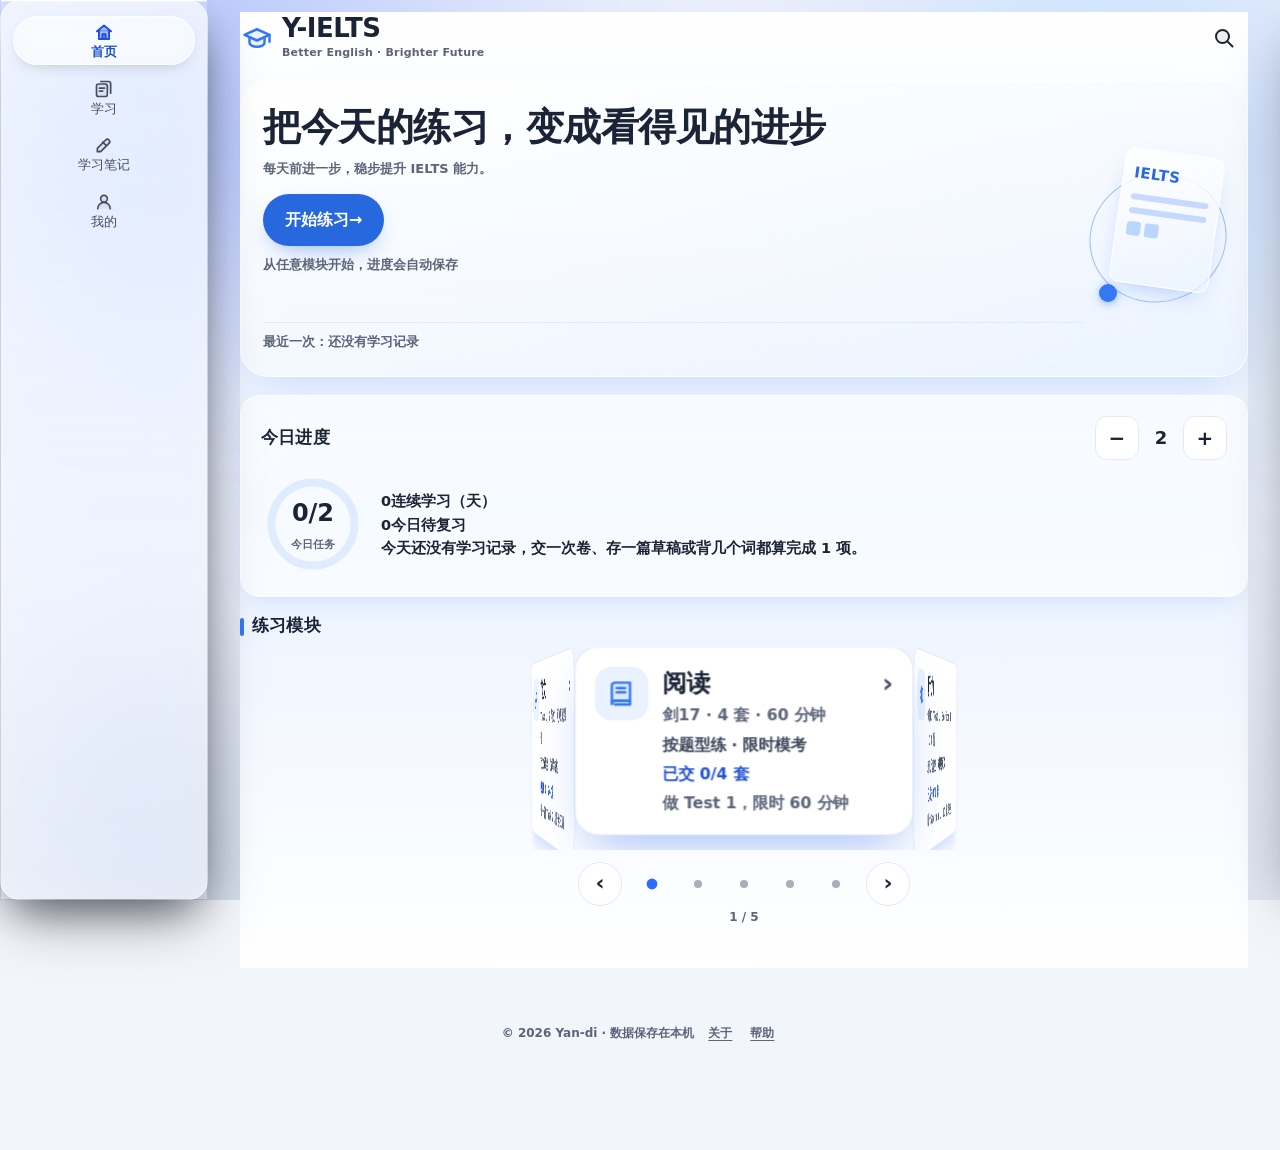
==== commit f60ab88a: "V4: D4 home/notes/me polish (topbar consistency, today-progress, notes empty copy)" ====
--- a/y-ielts/index.html
+++ b/y-ielts/index.html
@@ -180,7 +180,7 @@
           <button class="hm-icon-btn" id="hmSearchBtn" type="button" data-icon="search" aria-label="搜索范文"></button>
         </span>
       </header>
-      <p class="hm-status">本地保存 · 无需登录</p>
+      <!-- D4：品牌区只留 logo + 一句 slogan（手册 04）；状态行删，信息在笔记页脚/我的关于已有 -->
 
       <!-- B · 主视觉：今日继续（专用 hero，非轮播；轨道插画复用，慢转 only） -->
       <section class="hm-hero" aria-label="今日继续">
@@ -204,10 +204,11 @@
         </div>
       </section>
 
-      <!-- C · 今日目标：1 项 = 当日交卷 1 套 / 当日有非空草稿计 1 / 当日背词计 1；默认 2/天，步进 1–10 -->
-      <section class="hm-goal" aria-label="今日目标">
+      <!-- C · 今日进度（D4/手册 04）：一条细环 + 三个数字（今日/连续/待复习），数字比标签重；
+           目标加减器保留；原 D 本周概览整块删除（四连零统计条），hmStreak/hmDue 迁入本块，JS 按 id 填充不受影响 -->
+      <section class="hm-goal" aria-label="今日进度">
         <div class="hm-goal-head">
-          <h2 class="hm-goal-title">今日目标</h2>
+          <h2 class="hm-goal-title">今日进度</h2>
           <div class="hm-goal-stepper" role="group" aria-label="调整每日目标">
             <button type="button" id="hmGoalMinus" aria-label="目标减一">−</button>
             <span id="hmGoalTarget">2</span>
@@ -222,25 +223,19 @@
             </svg>
             <div class="hm-goal-ring-center"><b id="hmGoalNum">0/2</b><span>今日任务</span></div>
           </div>
-          <p class="hm-goal-text" id="hmGoalText"></p>
-        </div>
-      </section>
-
-      <!-- D · 本周概览：周一起算天数 + 掌握条（非第二圆环）+ 连续天数 + 待复习 -->
-      <section class="hm-overview" aria-label="本周概览">
-        <div class="hm-ov-grid">
-          <div class="hm-ov-item"><b id="hmWeekDays">0</b><span>本周学习天数</span></div>
-          <div class="hm-ov-item"><b id="hmStreak">0</b><span>连续学习（天）</span></div>
-          <div class="hm-ov-item"><b id="hmDue">0</b><span>今日待复习</span></div>
-        </div>
-        <div class="hm-mastery">
-          <span class="hm-mastery-label">词库掌握</span>
-          <span class="hm-mastery-count" id="hmMasteryText">掌握 0 / 共 0</span>
-          <div class="hm-mastery-bar"><i id="hmMasteryFill"></i></div>
-        </div>
-      </section>
-
-      <!-- E · 练习模块：五模块全量（口语占位已删）；进度与下一步均为真实数据 -->
+          <div class="hm-goal-main">
+            <div class="hm-prog-nums">
+              <div class="hm-prog-num"><b id="hmStreak">0</b><span>连续学习（天）</span></div>
+              <div class="hm-prog-num"><b id="hmDue">0</b><span>今日待复习</span></div>
+            </div>
+            <p class="hm-goal-text" id="hmGoalText"></p>
+          </div>
+        </div>
+      </section>
+
+      <!-- E · 练习模块：V3 转盘在此（手册 03 原定在学习区，V3 落在首页已验证通过，D4 不搬）；
+           因此“练习模块”标题保留 —— 它仍在标注真实内容，不适用手册 04“下面没东西了删标题”；
+           进度与下一步均为真实数据 -->
       <section class="hm-sec" aria-label="练习模块">
         <div class="hm-sec-head">
           <h2 class="hm-sec-title">练习模块</h2>
@@ -324,14 +319,9 @@
         </div>
       </section>
 
-      <!-- F · 最近练习（交卷 + 写作存档 + 背词日，倒序 ≤5）+ 阅读分数走势 -->
-      <section class="hm-sec" aria-label="最近练习">
-        <div class="hm-sec-head">
-          <h2 class="hm-sec-title">最近练习</h2>
-        </div>
-        <ul class="hm-recent-list" id="hmRecentList"></ul>
-        <p class="hm-trend" id="hmTrendLine"></p>
-      </section>
+      <!-- D4/手册 04：F 最近练习整块删除 —— “最近一次”只有 hero 里的 #hmLatestLine 一条；
+           趋势线在“我的”成绩趋势里已有；三处“暂无记录”文案减至 1 处。JS 的 hmRecentList/hmTrendLine
+           写入均有空 guard，不改 JS。 -->
     </div>
   </section>
 
@@ -473,7 +463,7 @@
     <p class="cm-nomatch" id="cmNomatch" hidden>这个话题下还没有笔记，写第一条吧。</p>
 
     <div class="cm-empty" id="cmEmpty">
-      <p class="cm-empty-t">还没有笔记。写下第一条，下次打开还在。</p>
+      <p class="cm-empty-t">还没有笔记。写第一条。</p>
       <div class="cm-empty-demo">
         <span class="cm-badge">示例</span>
         <p>示例笔记：阅读 Test 2 的 Q27 总是错，求定位技巧。</p>
@@ -494,22 +484,25 @@
        更新日志；主题按钮由原顶栏迁入设置区；不再套抽屉面板玻璃）
        ========================================================= -->
   <section class="view" id="view-me">
+    <!-- D4 顶栏一致性：与其他三视图同为 page-brand 小字行 + learn-head 标题（原 h2 直接写 Y-IELTS） -->
+    <p class="page-brand">Y-IELTS</p>
     <header class="learn-head">
       <div class="learn-t">
-        <h2>Y-IELTS</h2>
+        <h2>我的</h2>
       </div>
     </header>
     <div class="me-body">
 
-      <!-- ② 个人学习总览 -->
+      <!-- ② 个人学习总览（D4/手册 05：两种规格 —— Band/掌握进度是大卡 40px 数字；
+           交卷次数/词数/待复习是小字行；390 下 2 列网格，第一张跨两列） -->
       <section class="me-sec">
         <h4 class="me-sec-t">学习总览</h4>
-        <div class="me-stat-grid">
-          <div class="me-stat"><b id="meSubmits">0</b><span>交卷次数</span></div>
-          <div class="me-stat"><b id="meBand">—</b><span>最新 Band</span></div>
-          <div class="me-stat"><b id="meWords">0</b><span>词库词数</span></div>
-          <div class="me-stat"><b id="meMaster">0%</b><span>掌握进度</span></div>
-          <div class="me-stat"><b id="meDue">0</b><span>今日待复习</span></div>
+        <div class="me-stat-grid me-stat-d4">
+          <div class="me-stat me-stat-lg"><b id="meBand">—</b><span>最新 Band</span></div>
+          <div class="me-stat me-stat-lg"><b id="meMaster">0%</b><span>掌握进度</span></div>
+          <div class="me-stat me-stat-sm"><span>交卷次数</span><b id="meSubmits">0</b></div>
+          <div class="me-stat me-stat-sm"><span>词库词数</span><b id="meWords">0</b></div>
+          <div class="me-stat me-stat-sm"><span>今日待复习</span><b id="meDue">0</b></div>
         </div>
       </section>
 
@@ -525,8 +518,10 @@
             <em id="meDashBandMeta">暂无记录，交卷后自动记录</em>
           </div>
           <div class="me-dash-target" id="meTargetBox">
-            <label for="meTargetSel">目标 Band</label>
-            <select id="meTargetSel" aria-label="目标 Band">
+            <!-- D4/手册 05：label 与选择器基线对齐的行容器，flex + 高 40px -->
+            <div class="me-target-row">
+              <label for="meTargetSel">目标 Band</label>
+              <select id="meTargetSel" aria-label="目标 Band">
               <option value="">未设</option>
               <option value="4.0">4.0</option>
               <option value="4.5">4.5</option>
@@ -540,6 +535,7 @@
               <option value="8.5">8.5</option>
               <option value="9.0">9.0</option>
             </select>
+            </div>
             <p class="me-target-prog" id="meTargetProg">先定一个目标，交卷后开始算进度</p>
             <div class="me-target-bar" id="meTargetBar" hidden><i id="meTargetFill"></i></div>
           </div>
@@ -552,15 +548,14 @@
         </div>
       </section>
 
-      <!-- ③ 成绩趋势（Band 趋势图 + 近期交卷记录 + 按题型正确率；复用阅读模块同一渲染） -->
-      <section class="me-sec">
+      <!-- ③ 成绩趋势（D4/手册 05：无数据时整块不渲染，由 me.js 按 hist 显隐；空态只留仪表盘 meta 一处） -->
+      <section class="me-sec" id="meSecTrend">
         <h4 class="me-sec-t">成绩趋势</h4>
         <div class="me-trend" id="meTrendBody"></div>
       </section>
 
-      <!-- v29：分模块记录（原仪表盘内 meDashSkills 移出归位；成绩趋势之后、
-           词库之前，符合三层结构：总览 → 趋势/分模块 → 词库 → 设置 → 数据/关于） -->
-      <section class="me-sec">
+      <!-- v29：分模块记录（D4/手册 05：无数据时整块不渲染，由 me.js 显隐） -->
+      <section class="me-sec" id="meSecSkills">
         <h4 class="me-sec-t">分模块记录</h4>
         <div class="me-dash-skills" id="meDashSkills"></div>
       </section>
--- a/y-ielts/assets/css/ui-iter.css
+++ b/y-ielts/assets/css/ui-iter.css
@@ -1384,3 +1384,113 @@
   backdrop-filter: none;
   background: var(--glass-g3-bg);
 }
+
+/* ============================================================
+ *  ui-iter V3（D3 旋转模式）：首页练习模块五面 3D 转盘
+ *  ------------------------------------------------------------
+ *  手动旋转 only（无 setInterval，无自动轮播）；转动层不加
+ *  backdrop-filter（手册 8.1：逐帧重算模糊必掉帧），面片用不透明
+ *  --hm-solid；箭头/圆点满足 44×44 触摸最小尺寸；
+ *  prefers-reduced-motion 下瞬时切换（状态变化保留）。
+ * ============================================================ */
+.t5 { margin-top: 4px; }
+.t5-stage {
+  position: relative;
+  overflow: hidden;
+  perspective: 1100px;
+  perspective-origin: 50% 38%;
+  touch-action: pan-y;
+}
+.t5-wheel {
+  position: absolute;
+  inset: 0;
+  transform-style: preserve-3d;
+  transition: transform 280ms cubic-bezier(0.16, 1, 0.3, 1);
+}
+.t5-wheel.is-anim { will-change: transform; }
+.t5-face {
+  position: absolute;
+  left: 50%;
+  top: 12px;
+  width: min(72vw, 280px);
+  margin-left: calc(min(72vw, 280px) / -2);
+  box-sizing: border-box;
+  display: flex;
+  align-items: flex-start;
+  gap: 12px;
+  padding: 16px;
+  font: inherit;
+  color: var(--ink);
+  text-align: left;
+  background: var(--hm-solid);
+  border: 1px solid var(--hm-line);
+  border-radius: var(--r-lg);
+  box-shadow: 0 14px 30px -14px rgba(29, 91, 240, .28);
+  backface-visibility: hidden;
+  -webkit-backface-visibility: hidden;
+  cursor: pointer;
+}
+.t5-face.is-front {
+  box-shadow: 0 18px 40px -14px rgba(29, 91, 240, .42), inset 0 1px 0 rgba(255, 255, 255, .55);
+}
+.t5-face:focus-visible { outline: 2px solid var(--brand); outline-offset: 2px; }
+.t5-main { flex: 1 1 auto; min-width: 0; display: flex; flex-direction: column; gap: 3px; }
+.t5-name { font-size: 20px; font-weight: 700; letter-spacing: -.2px; line-height: 1.3; }
+.t5-meta { font-size: 13px; color: var(--muted); }
+.t5-desc { font-size: 13px; color: var(--ink-2); }
+.t5-prog { font-size: 13px; font-weight: 600; color: var(--brand-700); }
+.t5-nextline { font-size: 13px; color: var(--muted); line-height: 1.5; }
+.t5-go { flex: 0 0 auto; color: var(--ink-3); font-size: 22px; line-height: 1.3; }
+.t5-ctrl {
+  display: flex;
+  align-items: center;
+  justify-content: center;
+  gap: 8px;
+  margin-top: 12px;
+}
+.t5-arrow {
+  width: 44px;
+  height: 44px;
+  flex: 0 0 auto;
+  border-radius: 50%;
+  border: 1px solid var(--hm-line);
+  background: var(--hm-solid);
+  color: var(--ink);
+  font-size: 22px;
+  line-height: 1;
+  cursor: pointer;
+  display: inline-flex;
+  align-items: center;
+  justify-content: center;
+  padding: 0 0 2px;
+}
+.t5-arrow:active { transform: scale(.94); }
+.t5-dots { display: flex; align-items: center; gap: 2px; }
+.t5-dot {
+  width: 44px;
+  height: 44px;
+  flex: 0 0 auto;
+  border: 0;
+  background: transparent;
+  cursor: pointer;
+  display: inline-flex;
+  align-items: center;
+  justify-content: center;
+  padding: 0;
+}
+.t5-dot::after {
+  content: "";
+  width: 8px;
+  height: 8px;
+  border-radius: 50%;
+  background: var(--ink-3);
+  opacity: .45;
+  transition: opacity 200ms ease, transform 200ms ease;
+}
+.t5-dot.is-on::after { opacity: 1; transform: scale(1.35); background: var(--brand); }
+.t5-count { margin: 2px 0 0; text-align: center; font-size: 12px; color: var(--muted); }
+@media (prefers-reduced-motion: reduce) {
+  .t5-wheel { transition: none; }
+  .t5-dot::after { transition: none; }
+  .t5-arrow:active { transform: none; }
+}
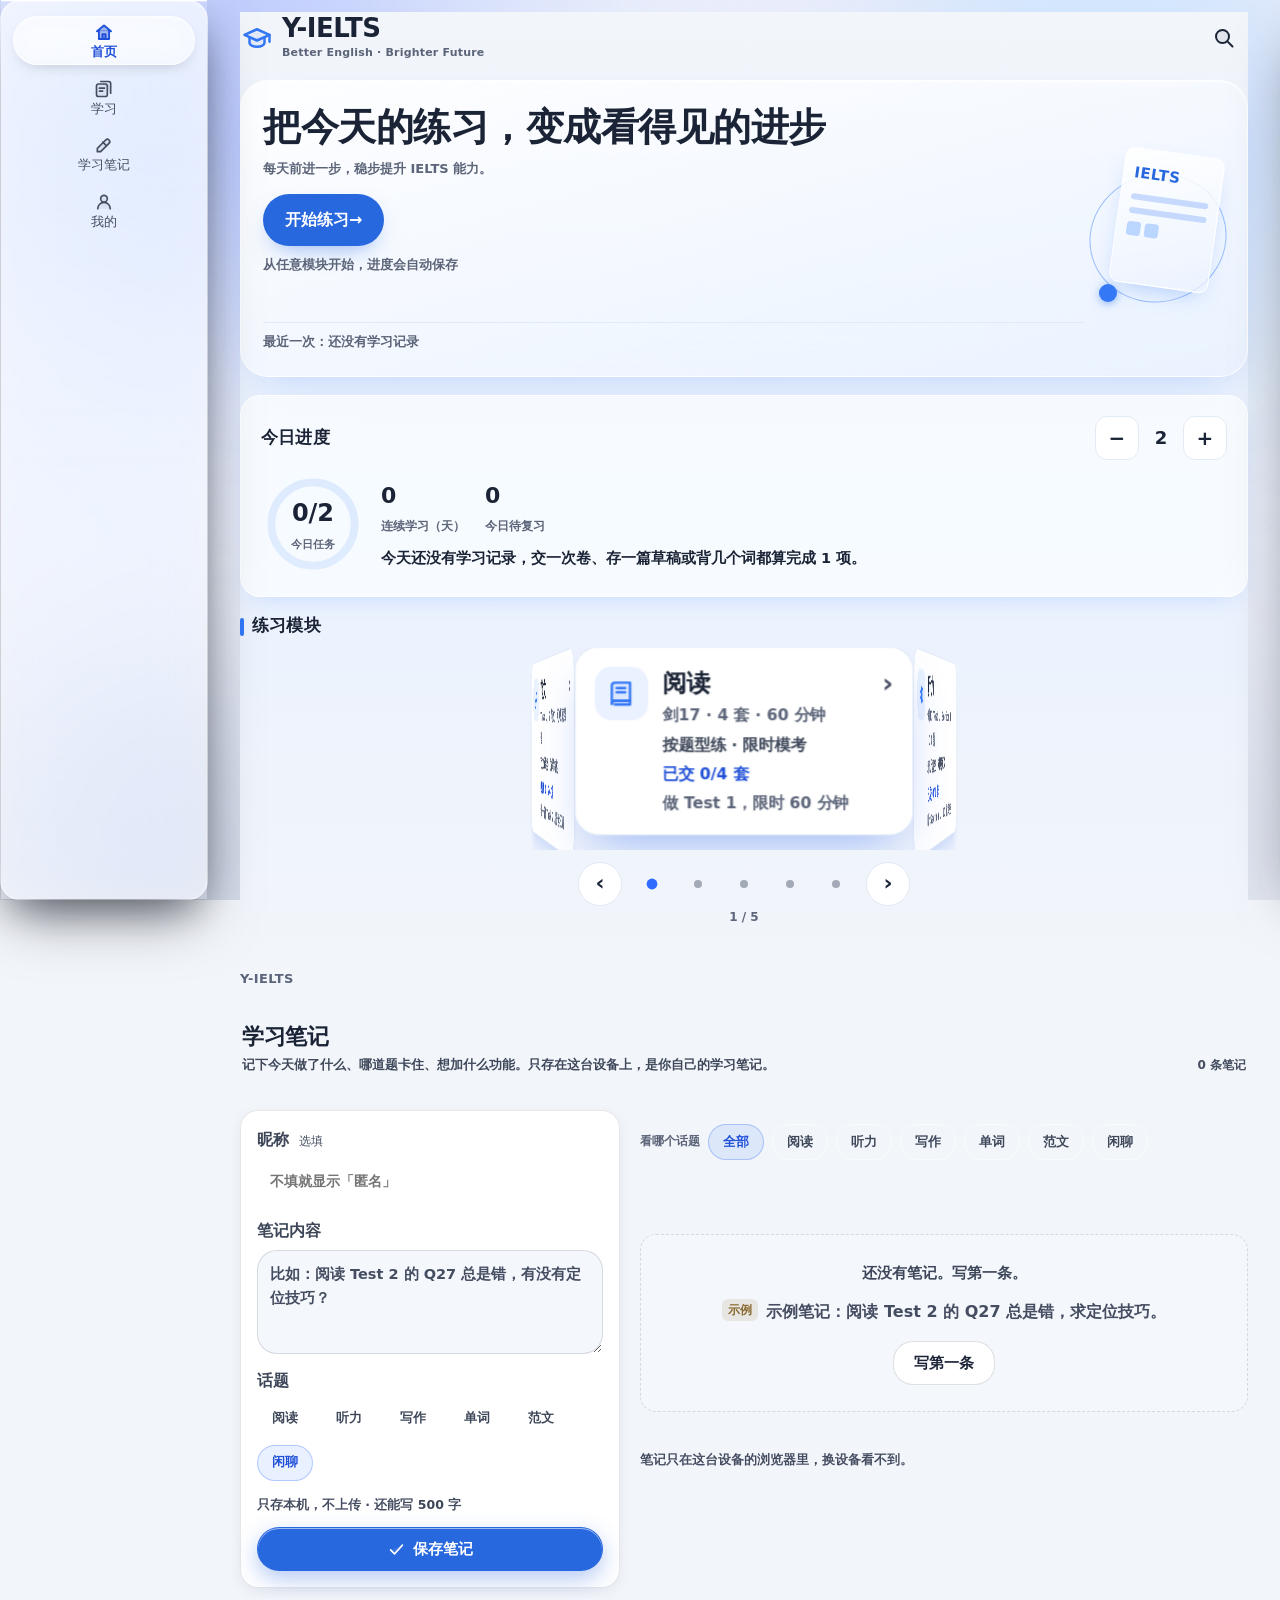
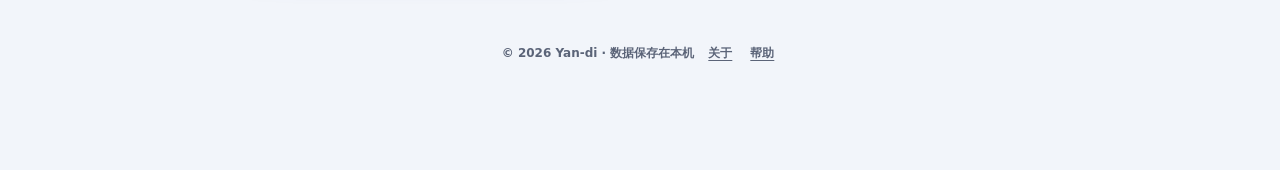
==== commit ef60b1b5: "V5: defer all 28 external scripts (D5 performance)" ====
--- a/y-ielts/index.html
+++ b/y-ielts/index.html
@@ -1327,34 +1327,34 @@
 <!-- 喇叭状态文字条（P-3：播放中 / 朗读失败，必须有可见文字，可不只靠颜色） -->
 <div class="spk-status" id="spkStatus" role="status" aria-live="polite"></div>
 
-<script src="assets/js/prompts.js"></script>
-<script src="assets/js/reading-data.js"></script>
-<script src="assets/js/reading-answers.js"></script>
-<script src="assets/js/reading-locate.js"></script>
-<script src="assets/js/essay-data.js"></script>
-<script src="assets/js/essay-zh.js"></script>
-<script src="assets/js/store.js"></script>
-<script src="assets/js/feedback.js"></script>
-<script src="assets/js/brand.js"></script>
-<script src="assets/js/icons.js"></script>
-<script src="assets/js/audio.js"></script>
-<script src="assets/js/components.js"></script>
-<script src="assets/js/theme.js"></script>
-<script src="assets/js/writing-v44.js"></script>
-<script src="assets/js/vocab.js"></script>
-<script src="assets/js/reading.js"></script>
-<script src="assets/js/essays.js"></script>
-<script src="assets/js/listening-data.js"></script>
-<script src="assets/js/listening.js"></script>
-<script src="assets/js/glass-v33.js"></script>
-<script src="assets/js/exam-shell.js"></script>
-<script src="assets/js/learn-carousel.js"></script>
-<script src="assets/js/home-carousel.js"></script>
-<script src="assets/js/module-turntable.js"></script>
-<script src="assets/js/app.js?v=51"></script>
+<script defer src="assets/js/prompts.js"></script>
+<script defer src="assets/js/reading-data.js"></script>
+<script defer src="assets/js/reading-answers.js"></script>
+<script defer src="assets/js/reading-locate.js"></script>
+<script defer src="assets/js/essay-data.js"></script>
+<script defer src="assets/js/essay-zh.js"></script>
+<script defer src="assets/js/store.js"></script>
+<script defer src="assets/js/feedback.js"></script>
+<script defer src="assets/js/brand.js"></script>
+<script defer src="assets/js/icons.js"></script>
+<script defer src="assets/js/audio.js"></script>
+<script defer src="assets/js/components.js"></script>
+<script defer src="assets/js/theme.js"></script>
+<script defer src="assets/js/writing-v44.js"></script>
+<script defer src="assets/js/vocab.js"></script>
+<script defer src="assets/js/reading.js"></script>
+<script defer src="assets/js/essays.js"></script>
+<script defer src="assets/js/listening-data.js"></script>
+<script defer src="assets/js/listening.js"></script>
+<script defer src="assets/js/glass-v33.js"></script>
+<script defer src="assets/js/exam-shell.js"></script>
+<script defer src="assets/js/learn-carousel.js"></script>
+<script defer src="assets/js/home-carousel.js"></script>
+<script defer src="assets/js/module-turntable.js"></script>
+<script defer src="assets/js/app.js?v=51"></script>
 <!-- v16：「我的」抽屉（依赖 App/Vocab/Reading 导出面，必须放在 app.js 之后） -->
-<script src="assets/js/comments.js?v=51"></script>
-<script src="assets/js/me.js"></script>
-<script src="assets/js/tabbar-indicator.js"></script>
+<script defer src="assets/js/comments.js?v=51"></script>
+<script defer src="assets/js/me.js"></script>
+<script defer src="assets/js/tabbar-indicator.js"></script>
 </body>
 </html>
--- a/y-ielts/assets/css/ui-iter.css
+++ b/y-ielts/assets/css/ui-iter.css
@@ -1494,3 +1494,87 @@
   .t5-dot::after { transition: none; }
   .t5-arrow:active { transform: none; }
 }
+
+/* ============================================================
+ * D4 · 首页 + 笔记 + 我的抛光（手册 prompt 04 + 05）
+ * ------------------------------------------------------------
+ * 顶栏一致性：首页 #view-home 顶部纯白渐变已在 home-v23.css 改为页面底色，
+ * 此处只做笔记/我的两页版式。JS 改动只在 me.js（两个分区按有无数据显隐），
+ * 其余 DOM 改动（id 保留）均有空 guard，不动业务逻辑。
+ * ============================================================ */
+
+/* ---- 05 笔记页：1024+ 左 380px 固定表单 + 右侧自适应笔记流；表单 sticky top 88px ---- */
+@media (min-width: 1024px) {
+  #view-comments {
+    display: grid;
+    grid-template-columns: 380px minmax(0, 1fr);
+    gap: 20px;
+    align-items: start;
+  }
+  #view-comments > .page-brand,
+  #view-comments > .learn-head { grid-column: 1 / -1; }
+  #view-comments > .cm-form {
+    grid-column: 1;
+    grid-row: 3 / span 5;
+    position: sticky;
+    top: 88px;
+    max-width: none;
+  }
+  #view-comments > .cm-filter,
+  #view-comments > .cm-list,
+  #view-comments > .cm-nomatch,
+  #view-comments > .cm-empty,
+  #view-comments > .cm-foot { grid-column: 2; }
+}
+
+/* ---- 05 笔记页：保存按钮不参与换行，表单底部单独一行，宽度 100% ---- */
+#view-comments .cm-bar { flex-direction: column; align-items: stretch; }
+#view-comments .cm-send { width: 100%; }
+
+/* ---- 05 笔记页：移动端话题芯片行合并成一条横向滚动条，不做两行断行 ---- */
+@media (max-width: 640px) {
+  #view-comments .cm-tags,
+  #view-comments .cm-filter {
+    flex-wrap: nowrap;
+    overflow-x: auto;
+    padding-bottom: 6px;
+    scrollbar-width: thin;
+  }
+  #view-comments .cm-tag { flex: 0 0 auto; }
+}
+
+/* ---- 05 我的页：统计卡两种规格 —— Band/掌握进度是大卡（数字 40px），
+        交卷次数/词数/待复习是小字行 ---- */
+.me-stat-grid.me-stat-d4 { grid-template-columns: 1fr 1fr; }
+.me-stat-d4 .me-stat-lg b { font-size: 40px; line-height: 1.1; }
+.me-stat-d4 .me-stat-lg span { font-size: 12.5px; }
+.me-stat-d4 .me-stat-sm {
+  flex-direction: row;
+  justify-content: space-between;
+  align-items: baseline;
+  padding: 10px 12px;
+}
+.me-stat-d4 .me-stat-sm b { font-size: 16px; }
+.me-stat-d4 .me-stat-sm span { font-size: 12px; white-space: nowrap; } /* 390 下“今日待复习”不换行 */
+/* 390 宽下不许 5 卡并排：2 列网格，第一张跨两列 */
+@media (max-width: 480px) {
+  .me-stat-grid.me-stat-d4 .me-stat-lg:first-child { grid-column: 1 / -1; }
+}
+
+/* ---- 05 我的页：连续学习 7 天刻度 —— 最小直径 10px；
+        空心描边取 --ink-3（白底 3.09:1），实心取 --lg-accent（白底 4.07:1） ---- */
+.ov-dots i {
+  width: 10px;
+  height: 10px;
+  border: 1px solid var(--ink-3);
+  background: transparent;
+}
+.ov-dots i.on { background: var(--lg-accent); border-color: var(--lg-accent); }
+
+/* ---- 05 我的页：目标 Band 选择器与左侧标签基线对齐（行容器 flex，高度 40px；
+        select 本体保持 44px 触控高，不动） ---- */
+.me-target-row { display: flex; align-items: center; gap: 10px; height: 40px; }
+
+/* ---- 05 我的页：成绩趋势 / 分模块记录无数据时整块不渲染（me.js 切 hidden；
+        .me-sec 自带 display:flex 会盖掉 UA 的 [hidden]，需显式压住） ---- */
+.me-sec[hidden] { display: none; }
--- a/y-ielts/assets/css/home-v23.css
+++ b/y-ielts/assets/css/home-v23.css
@@ -30,8 +30,10 @@
   --hm-border: rgba(255, 255, 255, .85);
   --hm-shadow: 0 18px 44px -18px rgba(52, 120, 246, .28);
   --hm-shadow-sm: 0 10px 26px -14px rgba(52, 120, 246, .30);
+  /* D4 顶栏一致性：顶部纯白 → 页面底色（--bg-b），与其他三视图同底；
+     中段保留雾蓝带，不动深色 */
   background:
-    linear-gradient(180deg, #FFFFFF 0%, var(--hm-mist) 52%, #FFFFFF 100%);
+    linear-gradient(180deg, var(--bg-b) 0%, var(--hm-mist) 52%, var(--bg-b) 100%);
 }
 
 .hm-page {
@@ -97,12 +99,7 @@
 .hm-icon-btn .icon { display: inline-flex; }
 .hm-icon-btn .icon svg { width: 24px; height: 24px; }
 .hm-icon-btn .lbl:empty { display: none; }
-.hm-status {
-  margin: -8px 0 0;
-  padding-left: 40px;
-  font-size: 12.5px;
-  color: var(--muted);
-}
+/* D4：.hm-status 已删（品牌区只留 logo + 一句 slogan，手册 04） */
 
 /* ---------- B · 主视觉：今日继续（玻璃主视觉 + 轨道插画慢转） ---------- */
 .hm-hero {
@@ -348,62 +345,35 @@
   line-height: 1.6;
   color: var(--ink);
 }
-
-/* ---------- D · 本周概览：三数 + 掌握条（实底） ---------- */
-.hm-overview {
-  padding: 20px;
-  border-radius: var(--r-lg);
-  background: var(--hm-solid);
-  border: 1px solid var(--hm-line);
-  box-shadow: var(--hm-shadow-sm);
-}
-.hm-ov-grid {
-  display: grid;
-  grid-template-columns: repeat(3, 1fr);
-  gap: 12px;
-  margin-bottom: 14px;
-}
-.hm-ov-item {
+/* D4/手册 04：今日进度 —— 细环 + 三个数字（今日/连续/待复习），数字比标签重 */
+.hm-goal-main {
+  flex: 1 1 auto;
+  min-width: 0;
   display: flex;
   flex-direction: column;
-  align-items: center;
-  gap: 4px;
-  text-align: center;
-}
-.hm-ov-item b {
+  gap: 10px;
+}
+.hm-prog-nums {
+  display: flex;
+  gap: 20px;
+  flex-wrap: wrap;
+}
+.hm-prog-num {
+  display: flex;
+  flex-direction: column;
+  gap: 2px;
+}
+.hm-prog-num b {
   font-size: 22px;
   font-weight: 800;
   color: var(--ink);
   font-variant-numeric: tabular-nums;
 }
-.hm-ov-item span { font-size: 12px; color: var(--muted); }
-.hm-mastery {
-  display: flex;
-  flex-wrap: wrap;
-  align-items: center;
-  gap: 8px 12px;
-}
-.hm-mastery-label { font-size: 13px; font-weight: 700; color: var(--ink); }
-.hm-mastery-count {
-  margin-left: auto;
-  font-size: 13px;
-  color: var(--muted);
-  font-variant-numeric: tabular-nums;
-}
-.hm-mastery-bar {
-  flex: 1 1 100%;
-  height: 8px;
-  border-radius: 999px;
-  background: rgba(52, 120, 246, .12);
-  overflow: hidden;
-}
-.hm-mastery-bar > i {
-  display: block;
-  height: 100%;
-  background: var(--hm-blue);
-  border-radius: inherit;
-  transition: width .3s var(--ease-out);
-}
+.hm-prog-num span { font-size: 12px; color: var(--muted); }
+.hm-goal-main .hm-goal-text { flex: none; }
+
+/* D4：.hm-overview 整块已删（手册 04“四连零的统计条”；hmStreak/hmDue 已迁入今日进度；
+   hmWeekDays/词库掌握条无替代者，按手册明确删除项处理） */
 
 /* ---------- 分区头：蓝条标题 ---------- */
 .hm-sec-head {
@@ -432,30 +402,9 @@
   background: var(--hm-blue);
 }
 
-/* ---------- E · 练习模块：5 卡（桌面 2 列 / 手机 1 列） ---------- */
-.hm-modules {
-  display: grid;
-  grid-template-columns: 1fr;
-  gap: 12px;
-}
-.hm-module {
-  width: 100%;
-  display: flex;
-  align-items: flex-start;
-  gap: 12px;
-  padding: 16px;
-  box-sizing: border-box;
-  text-align: left;
-  font: inherit;
-  color: var(--ink);
-  background: var(--hm-solid);
-  border: 1px solid var(--hm-line);
-  border-radius: var(--r-lg);
-  box-shadow: var(--hm-shadow-sm);
-  cursor: pointer;
-  transition: transform 150ms var(--ease-out);
-}
-.hm-module:active { transform: scale(.99); }
+/* D4：.hm-modules / .hm-module 整套已删 —— 替代者是 V3 #modTurntable / .t5-* 转盘体系
+   （面片为 .t5-face.hm-go 原生按钮，走 app.js 既有绑定）；.hm-mod-ic 保留（转盘面片在用）。
+   .hm-mod-main/meta/desc/prog/next/go 同卡片配套，无引用，一并删除。 */
 .hm-mod-ic {
   flex: 0 0 auto;
   width: 44px;
@@ -470,56 +419,13 @@
 .hm-mod-ic .icon { display: inline-flex; }
 .hm-mod-ic .icon svg { width: 24px; height: 24px; }
 .hm-mod-ic .lbl:empty { display: none; }
-.hm-mod-main {
-  flex: 1 1 auto;
-  min-width: 0;
-  display: flex;
-  flex-direction: column;
-  gap: 2px;
-}
-.hm-mod-main b { font-size: 16px; font-weight: 800; color: var(--ink); }
-.hm-mod-meta { font-size: 12.5px; color: var(--muted); }
-.hm-mod-desc { font-size: 13px; color: var(--ink); }
-.hm-mod-prog { font-size: 13px; font-weight: 700; color: var(--hm-blue-strong); }
-.hm-mod-next { font-size: 13px; color: var(--muted); }
-.hm-mod-go {
-  flex: 0 0 auto;
-  align-self: center;
-  color: var(--hm-blue);
-  font-size: 18px;
-  font-weight: 700;
-}
-
 /* ---------- F · 最近练习 + 分数走势 ---------- */
-.hm-recent-list {
-  list-style: none;
-  margin: 0;
-  padding: 8px;
-  display: flex;
-  flex-direction: column;
-  background: var(--hm-solid);
-  border: 1px solid var(--hm-line);
-  border-radius: var(--r-lg);
-  box-shadow: var(--hm-shadow-sm);
-}
-.hm-recent-list li {
-  padding: 12px 8px;
-  font-size: 14px;
-  color: var(--ink);
-}
-.hm-recent-list li + li { border-top: 1px solid var(--hm-line); }
-.hm-trend {
-  margin: 10px 0 0;
-  padding: 0 4px;
-  font-size: 13px;
-  color: var(--muted);
-}
+/* D4：F 整块已删 —— “最近一次”只留 hero #hmLatestLine 一条；趋势在“我的”成绩趋势里已有 */
 
 /* ---------- 焦点可见 ---------- */
 .hm-icon-btn:focus-visible,
 .hm-hero-cta:focus-visible,
-.hm-goal-stepper button:focus-visible,
-.hm-module:focus-visible {
+.hm-goal-stepper button:focus-visible {
   outline: 2px solid var(--hm-blue);
   outline-offset: 2px;
 }
@@ -536,16 +442,12 @@
   .hm-goal-ring-wrap { width: 80px; height: 80px; }
   .hm-goal-ring-center b { font-size: 20px; }
   .hm-goal-body { gap: 12px; }
-  .hm-overview { padding: 16px; }
-  .hm-module { padding: 14px 12px; }
 }
 @media (max-width: 380px) {
   .hm-hero { padding: 18px 16px; }
   .hm-brand-name { font-size: 24px; }
 }
-@media (min-width: 768px) {
-  .hm-modules { grid-template-columns: 1fr 1fr; }
-}
+/* D4：768px 的 .hm-modules 双列已随卡片删除 */
 @media (min-width: 901px) {
   .hm-page { gap: 18px; }
   .hm-hero-art { flex-basis: 130px; height: 170px; }
@@ -580,9 +482,7 @@
   .hmc-orbit { animation: none; }
   .hm-hero-bar .bar > i,
   .hm-goal-ring-fill,
-  .hm-mastery-bar > i,
-  .hm-hero-cta,
-  .hm-module { transition: none; }
+  .hm-hero-cta { transition: none; }
 }
 
 /* ---------- 底栏浮动胶囊（仅移动端；网格与高度不动） ---------- */
